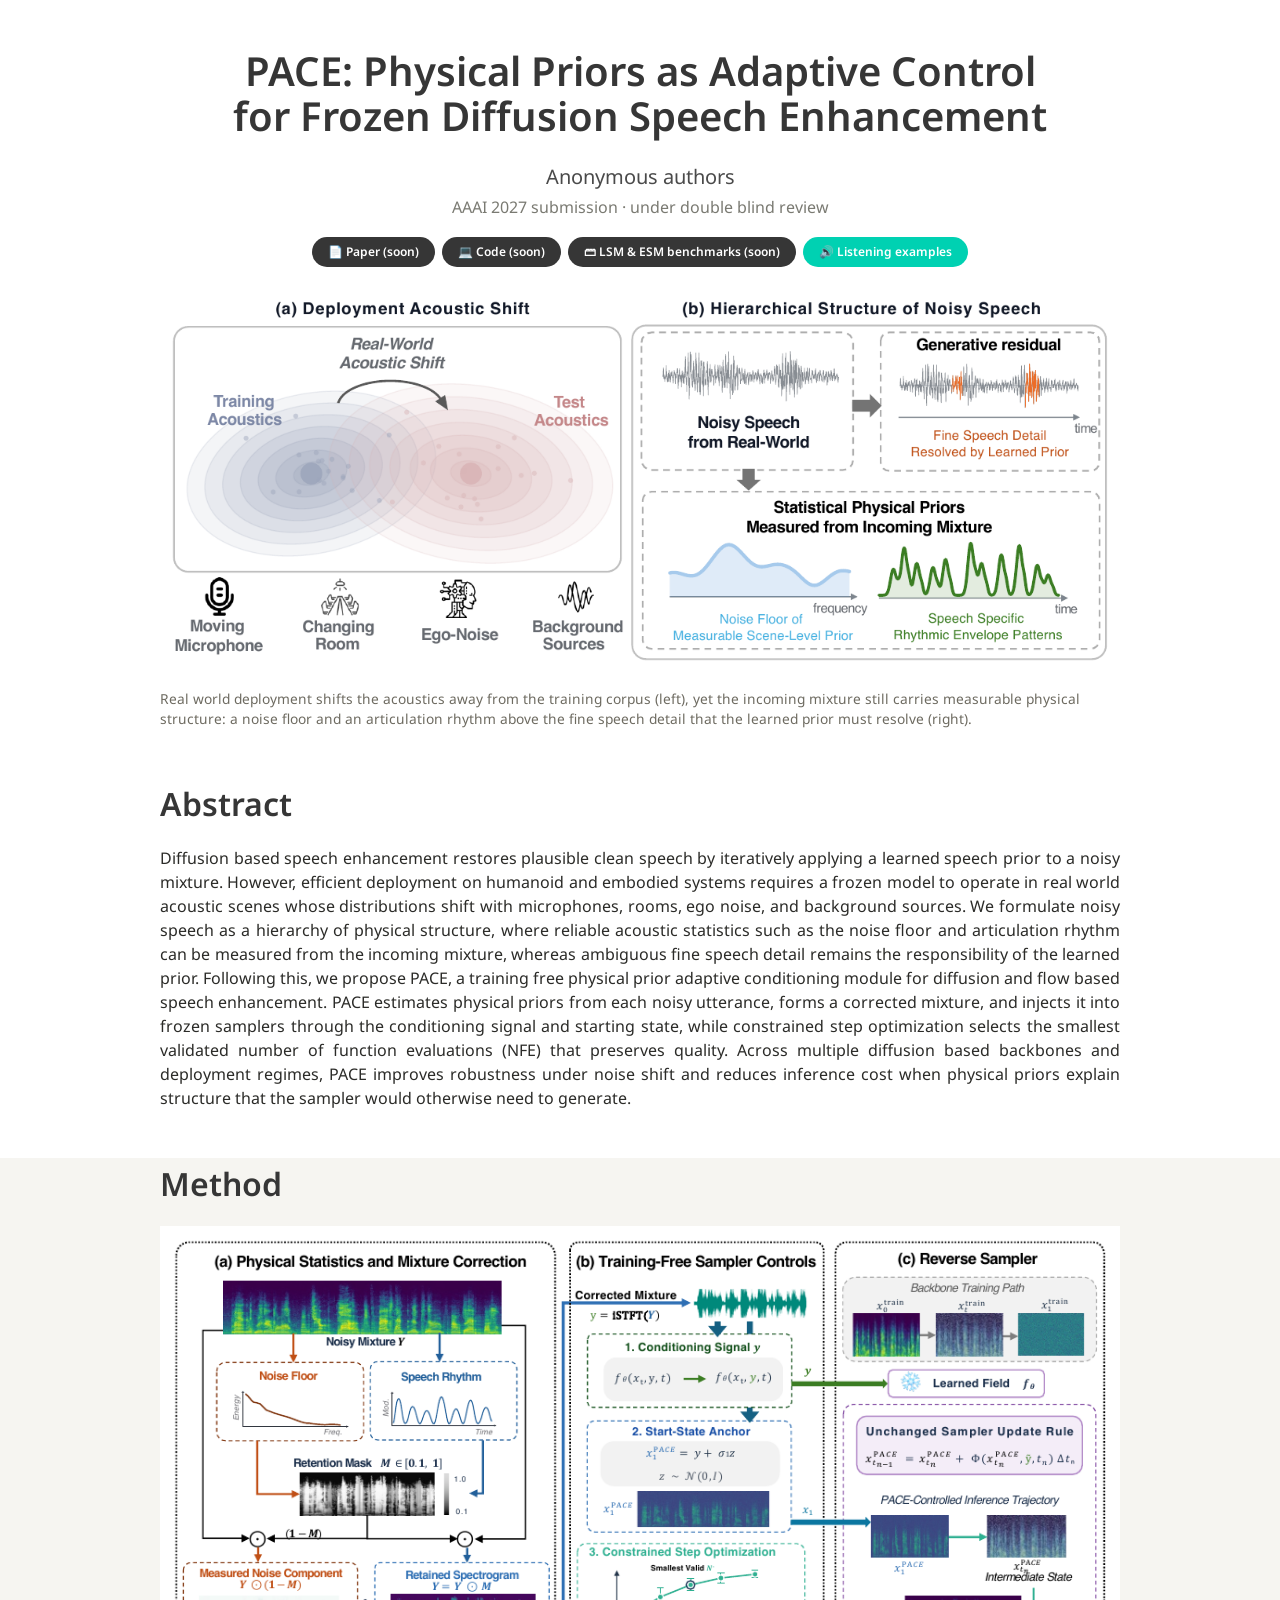
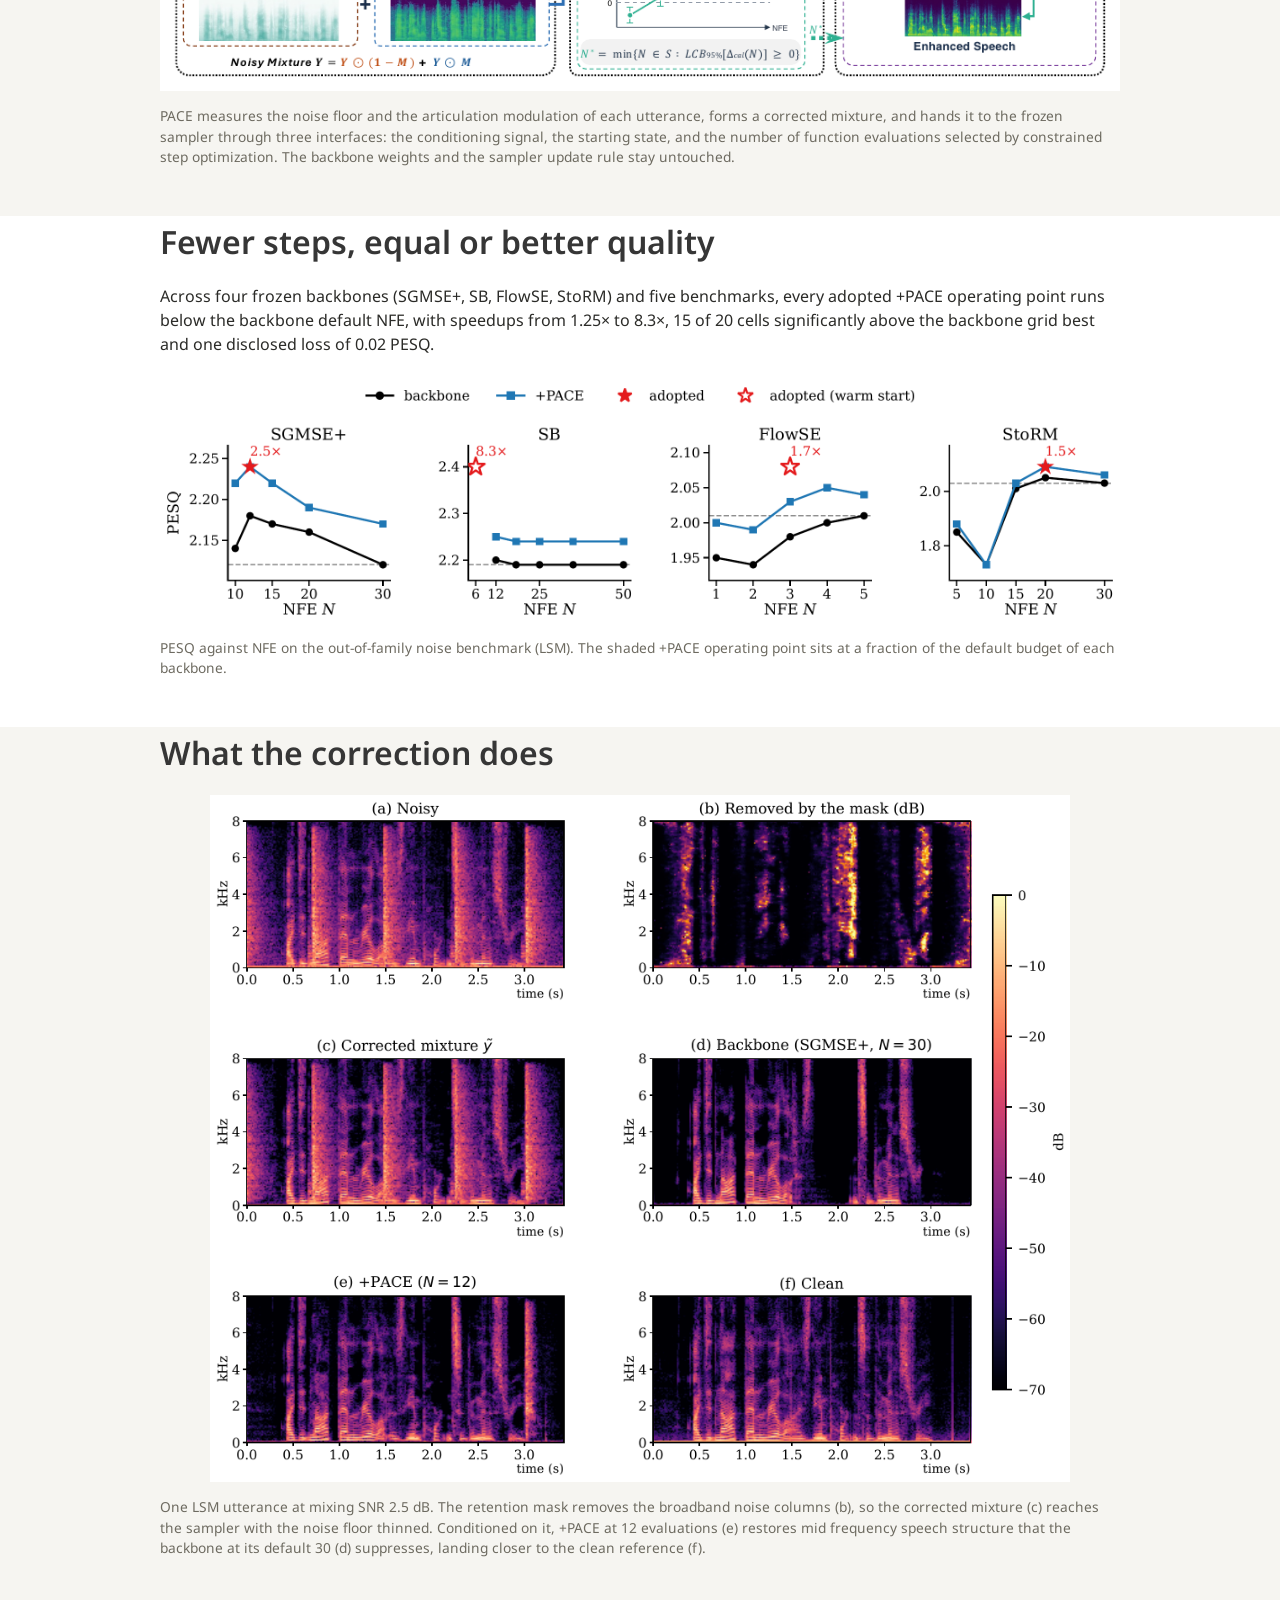
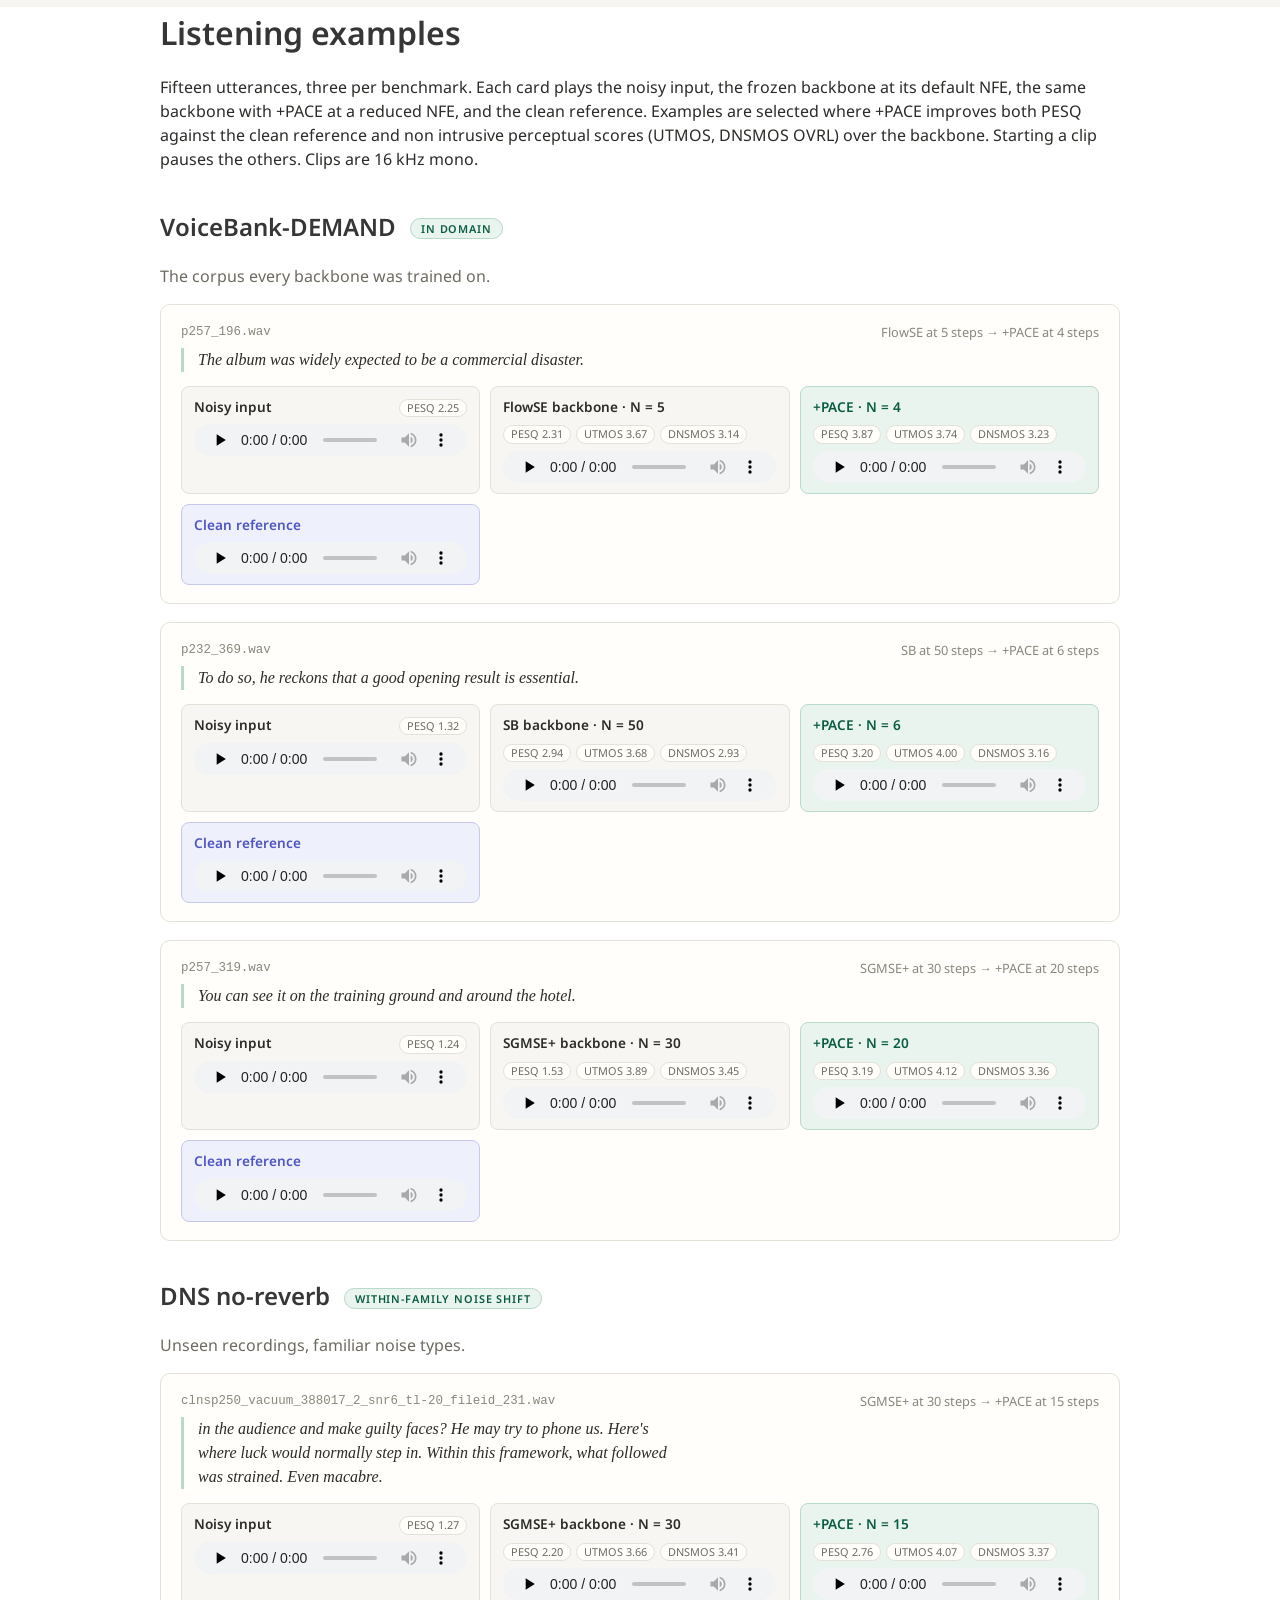
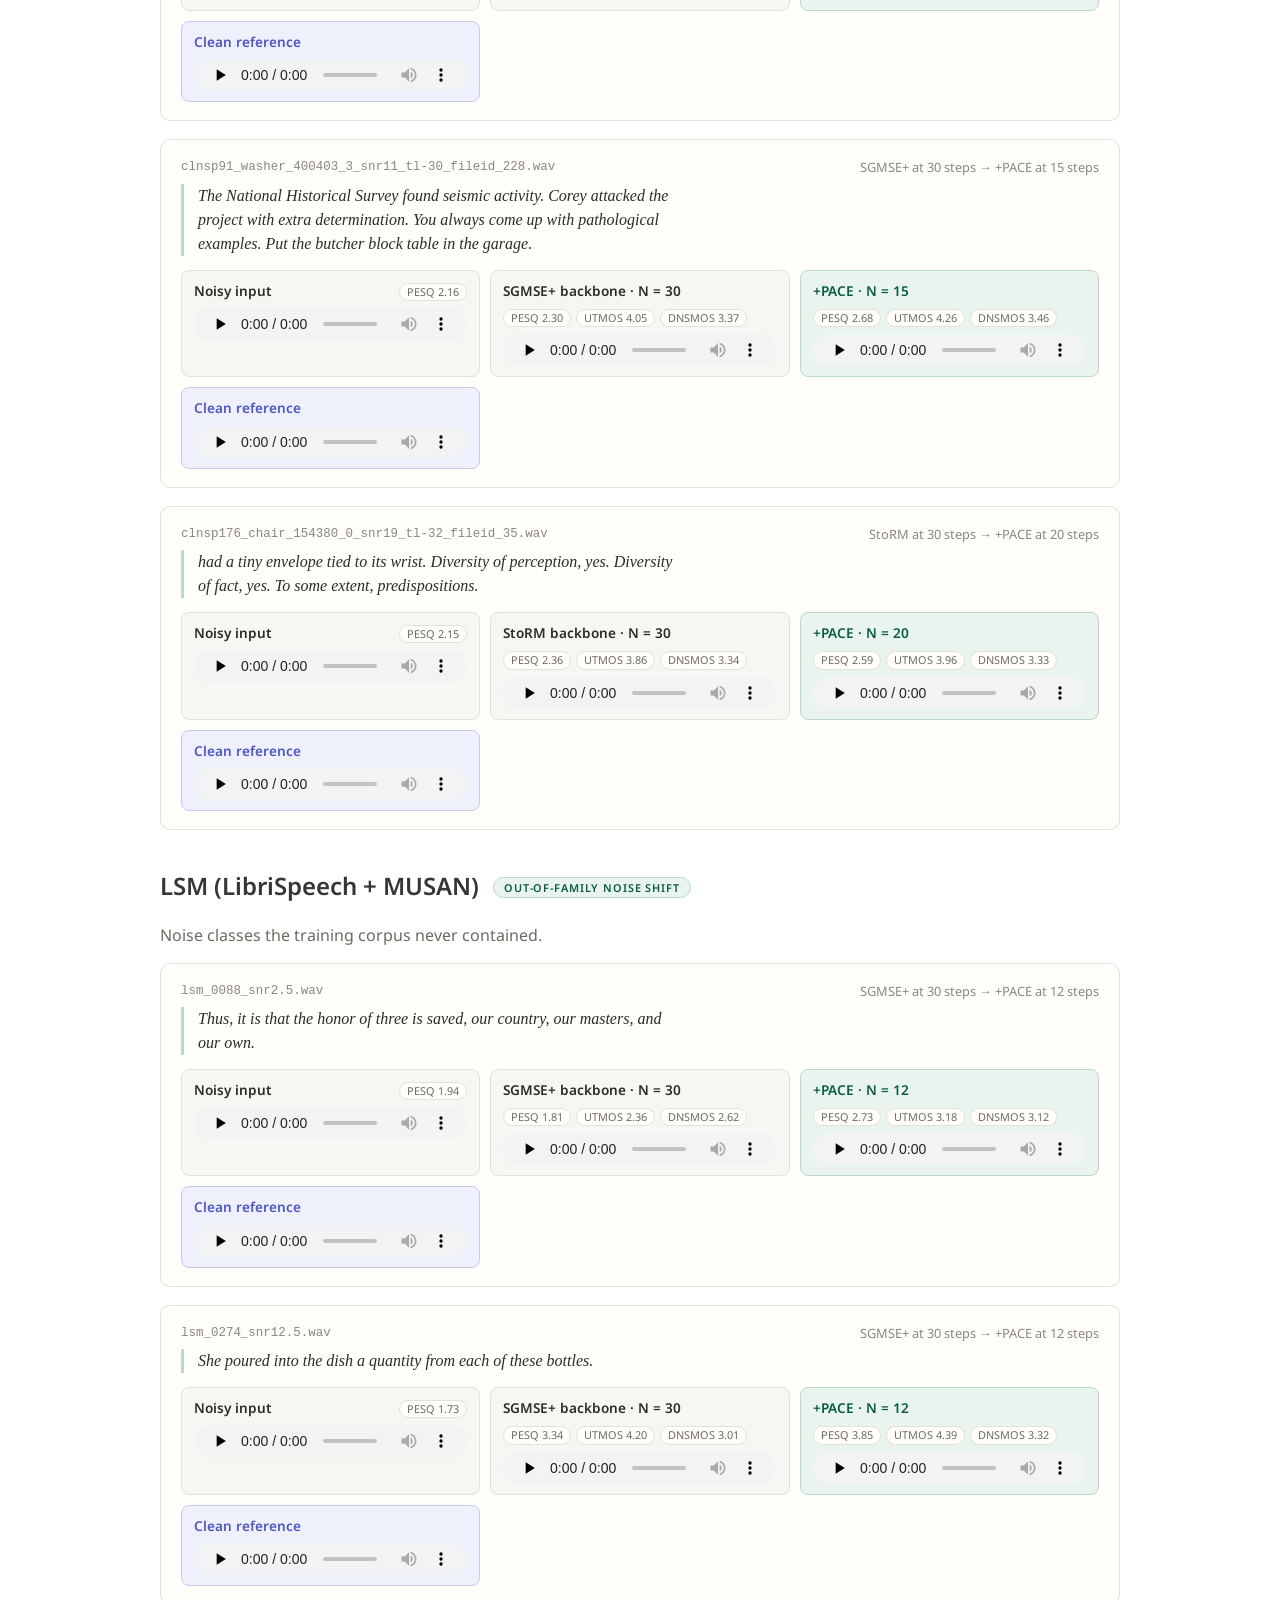
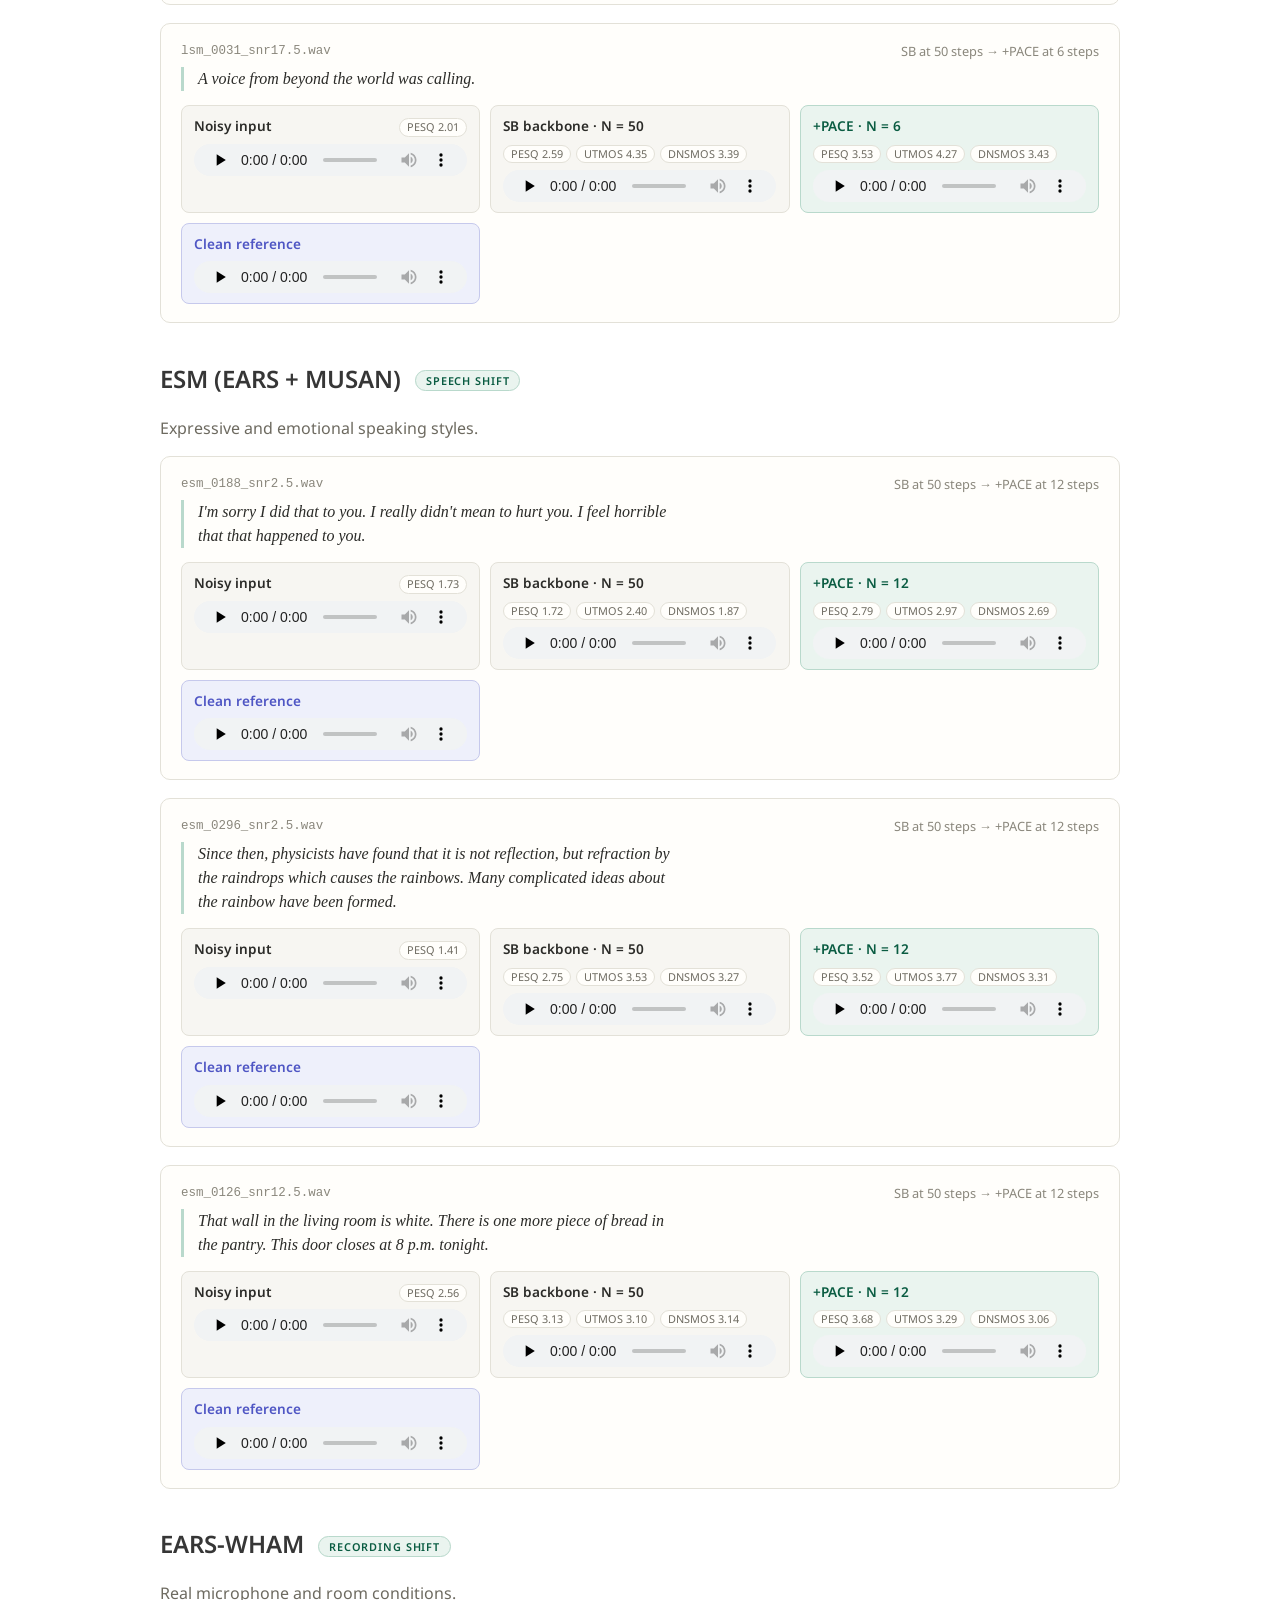
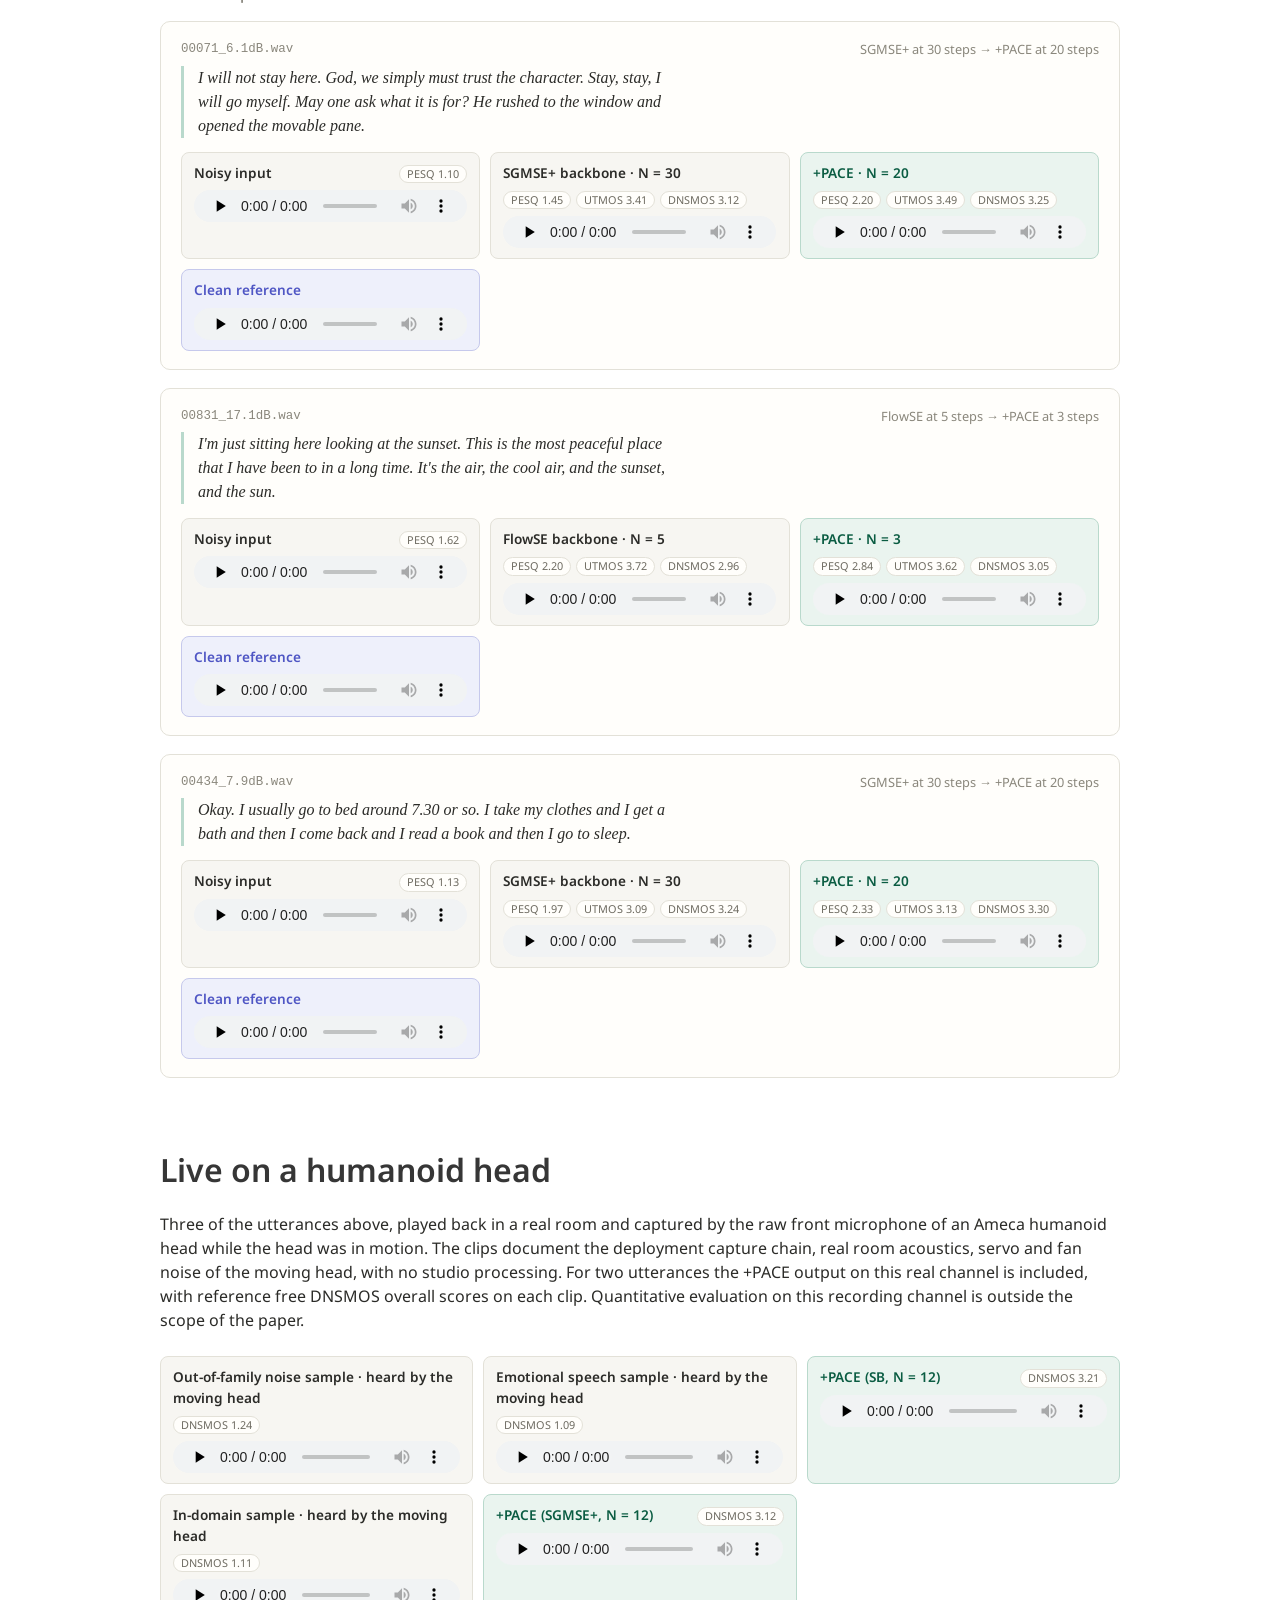
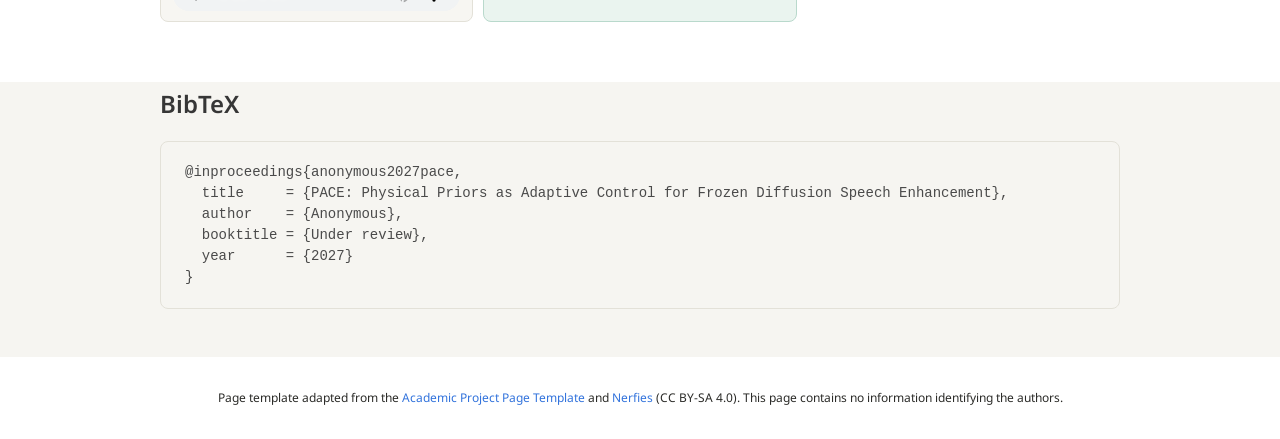
==== index.html @ 258f54c3 "Humanoid section: add two +PACE enhanced robot clips with DNSMOS chips" ====
<!DOCTYPE html>
<html lang="en">
<head>
<meta charset="utf-8">
<meta name="viewport" content="width=device-width, initial-scale=1">
<title>PACE: Physical Priors as Adaptive Control for Frozen Diffusion Speech Enhancement</title>
<link rel="stylesheet" href="static/css/bulma.min.css"><link rel="stylesheet" href="static/css/index.css">
<link href="https://fonts.googleapis.com/css2?family=Google+Sans:wght@400;500;700&family=Noto+Sans:wght@400;600;700&display=swap" rel="stylesheet">
</head>
<body>
<section class="hero">
  <div class="hero-body">
    <div class="container is-max-desktop">
      <div class="columns is-centered">
        <div class="column has-text-centered">
          <h1 class="title is-2 publication-title">PACE: Physical Priors as Adaptive Control for Frozen Diffusion Speech Enhancement</h1>
          <div class="is-size-5 publication-authors"><span class="author-block">Anonymous authors</span></div>
          <div class="is-size-6 publication-venue">AAAI 2027 submission &middot; under double blind review</div>
          <div class="publication-links">
            <span class="link-block"><a class="external-link button is-dark is-rounded is-small" href="#" aria-disabled="true">&#128196;&nbsp;Paper (soon)</a></span>
            <span class="link-block"><a class="external-link button is-dark is-rounded is-small" href="#" aria-disabled="true">&#128187;&nbsp;Code (soon)</a></span>
            <span class="link-block"><a class="external-link button is-dark is-rounded is-small" href="#" aria-disabled="true">&#128451;&nbsp;LSM &amp; ESM benchmarks (soon)</a></span>
            <span class="link-block"><a class="external-link button is-primary is-rounded is-small" href="#samples">&#128266;&nbsp;Listening examples</a></span>
          </div>
        </div>
      </div>
    </div>
  </div>
</section>

<section class="section pt-0">
  <div class="container is-max-desktop">
    <figure class="pagefig"><img src="static/images/teaser.png" alt="Deployment acoustic shift and the hierarchical structure of noisy speech">
    <figcaption>Real world deployment shifts the acoustics away from the training corpus (left), yet the incoming mixture still carries measurable physical structure: a noise floor and an articulation rhythm above the fine speech detail that the learned prior must resolve (right).</figcaption></figure>
  </div>
</section>

<section class="section pt-2">
  <div class="container is-max-desktop">
    <h2 class="title is-3">Abstract</h2>
    <div class="content abstract-text has-text-justified">Diffusion based speech enhancement restores plausible clean speech by iteratively applying a learned speech prior to a noisy mixture. However, efficient deployment on humanoid and embodied systems requires a frozen model to operate in real world acoustic scenes whose distributions shift with microphones, rooms, ego noise, and background sources. We formulate noisy speech as a hierarchy of physical structure, where reliable acoustic statistics such as the noise floor and articulation rhythm can be measured from the incoming mixture, whereas ambiguous fine speech detail remains the responsibility of the learned prior. Following this, we propose PACE, a training free physical prior adaptive conditioning module for diffusion and flow based speech enhancement. PACE estimates physical priors from each noisy utterance, forms a corrected mixture, and injects it into frozen samplers through the conditioning signal and starting state, while constrained step optimization selects the smallest validated number of function evaluations (NFE) that preserves quality. Across multiple diffusion based backbones and deployment regimes, PACE improves robustness under noise shift and reduces inference cost when physical priors explain structure that the sampler would otherwise need to generate.</div>
  </div>
</section>

<section class="section pt-2 altband">
  <div class="container is-max-desktop">
    <h2 class="title is-3">Method</h2>
    <figure class="pagefig"><img src="static/images/method.png" alt="PACE pipeline">
    <figcaption>PACE measures the noise floor and the articulation modulation of each utterance, forms a corrected mixture, and hands it to the frozen sampler through three interfaces: the conditioning signal, the starting state, and the number of function evaluations selected by constrained step optimization. The backbone weights and the sampler update rule stay untouched.</figcaption></figure>
  </div>
</section>

<section class="section pt-2">
  <div class="container is-max-desktop">
    <h2 class="title is-3">Fewer steps, equal or better quality</h2>
    <p class="content">Across four frozen backbones (SGMSE+, SB, FlowSE, StoRM) and five benchmarks, every adopted +PACE operating point runs below the backbone default NFE, with speedups from 1.25&times; to 8.3&times;, 15 of 20 cells significantly above the backbone grid best and one disclosed loss of 0.02 PESQ.</p>
    <figure class="pagefig"><img src="static/images/sweeps.png" alt="PESQ versus NFE on LSM for four backbones">
    <figcaption>PESQ against NFE on the out-of-family noise benchmark (LSM). The shaded +PACE operating point sits at a fraction of the default budget of each backbone.</figcaption></figure>
  </div>
</section>

<section class="section pt-2 altband">
  <div class="container is-max-desktop">
    <h2 class="title is-3">What the correction does</h2>
    <figure class="pagefig casefig"><img src="static/images/case.png" alt="Spectrogram case study">
    <figcaption>One LSM utterance at mixing SNR 2.5 dB. The retention mask removes the broadband noise columns (b), so the corrected mixture (c) reaches the sampler with the noise floor thinned. Conditioned on it, +PACE at 12 evaluations (e) restores mid frequency speech structure that the backbone at its default 30 (d) suppresses, landing closer to the clean reference (f).</figcaption></figure>
  </div>
</section>

<section class="section pt-2" id="samples">
  <div class="container is-max-desktop">
    <h2 class="title is-3">Listening examples</h2>
    <p class="content">Fifteen utterances, three per benchmark. Each card plays the noisy input, the frozen backbone at its default NFE, the same backbone with +PACE at a reduced NFE, and the clean reference. Examples are selected where +PACE improves both PESQ against the clean reference and non intrusive perceptual scores (UTMOS, DNSMOS OVRL) over the backbone. Starting a clip pauses the others. Clips are 16 kHz mono.</p>
    <div class="benchgroup"><h3 class="title is-4">VoiceBank-DEMAND <span class="benchtag">In domain</span></h3>
<p class="benchdesc">The corpus every backbone was trained on.</p><div class="samplecard"><div class="samplemeta"><span class="fname">p257_196.wav</span><span class="pairinfo">FlowSE at 5 steps &rarr; +PACE at 4 steps</span></div>
<blockquote class="transcript">The album was widely expected to be a commercial disaster.</blockquote>
<div class="vgrid"><div class="variant"><div class="vhead"><span class="vlabel">Noisy input</span><span class="chips"><span class='mchip'>PESQ 2.25</span></span></div>
<audio controls preload="none" src="audio/vbd1_noisy.wav"></audio></div><div class="variant"><div class="vhead"><span class="vlabel">FlowSE backbone &middot; N = 5</span><span class="chips"><span class='mchip'>PESQ 2.31</span><span class='mchip'>UTMOS 3.67</span><span class='mchip'>DNSMOS 3.14</span></span></div>
<audio controls preload="none" src="audio/vbd1_backbone.wav"></audio></div><div class="variant v-pace"><div class="vhead"><span class="vlabel">+PACE &middot; N = 4</span><span class="chips"><span class='mchip'>PESQ 3.87</span><span class='mchip'>UTMOS 3.74</span><span class='mchip'>DNSMOS 3.23</span></span></div>
<audio controls preload="none" src="audio/vbd1_pace.wav"></audio></div><div class="variant v-clean"><div class="vhead"><span class="vlabel">Clean reference</span><span class="chips"></span></div>
<audio controls preload="none" src="audio/vbd1_clean.wav"></audio></div></div></div><div class="samplecard"><div class="samplemeta"><span class="fname">p232_369.wav</span><span class="pairinfo">SB at 50 steps &rarr; +PACE at 6 steps</span></div>
<blockquote class="transcript">To do so, he reckons that a good opening result is essential.</blockquote>
<div class="vgrid"><div class="variant"><div class="vhead"><span class="vlabel">Noisy input</span><span class="chips"><span class='mchip'>PESQ 1.32</span></span></div>
<audio controls preload="none" src="audio/vbd2_noisy.wav"></audio></div><div class="variant"><div class="vhead"><span class="vlabel">SB backbone &middot; N = 50</span><span class="chips"><span class='mchip'>PESQ 2.94</span><span class='mchip'>UTMOS 3.68</span><span class='mchip'>DNSMOS 2.93</span></span></div>
<audio controls preload="none" src="audio/vbd2_backbone.wav"></audio></div><div class="variant v-pace"><div class="vhead"><span class="vlabel">+PACE &middot; N = 6</span><span class="chips"><span class='mchip'>PESQ 3.20</span><span class='mchip'>UTMOS 4.00</span><span class='mchip'>DNSMOS 3.16</span></span></div>
<audio controls preload="none" src="audio/vbd2_pace.wav"></audio></div><div class="variant v-clean"><div class="vhead"><span class="vlabel">Clean reference</span><span class="chips"></span></div>
<audio controls preload="none" src="audio/vbd2_clean.wav"></audio></div></div></div><div class="samplecard"><div class="samplemeta"><span class="fname">p257_319.wav</span><span class="pairinfo">SGMSE+ at 30 steps &rarr; +PACE at 20 steps</span></div>
<blockquote class="transcript">You can see it on the training ground and around the hotel.</blockquote>
<div class="vgrid"><div class="variant"><div class="vhead"><span class="vlabel">Noisy input</span><span class="chips"><span class='mchip'>PESQ 1.24</span></span></div>
<audio controls preload="none" src="audio/vbd3_noisy.wav"></audio></div><div class="variant"><div class="vhead"><span class="vlabel">SGMSE+ backbone &middot; N = 30</span><span class="chips"><span class='mchip'>PESQ 1.53</span><span class='mchip'>UTMOS 3.89</span><span class='mchip'>DNSMOS 3.45</span></span></div>
<audio controls preload="none" src="audio/vbd3_backbone.wav"></audio></div><div class="variant v-pace"><div class="vhead"><span class="vlabel">+PACE &middot; N = 20</span><span class="chips"><span class='mchip'>PESQ 3.19</span><span class='mchip'>UTMOS 4.12</span><span class='mchip'>DNSMOS 3.36</span></span></div>
<audio controls preload="none" src="audio/vbd3_pace.wav"></audio></div><div class="variant v-clean"><div class="vhead"><span class="vlabel">Clean reference</span><span class="chips"></span></div>
<audio controls preload="none" src="audio/vbd3_clean.wav"></audio></div></div></div></div><div class="benchgroup"><h3 class="title is-4">DNS no-reverb <span class="benchtag">Within-family noise shift</span></h3>
<p class="benchdesc">Unseen recordings, familiar noise types.</p><div class="samplecard"><div class="samplemeta"><span class="fname">clnsp250_vacuum_388017_2_snr6_tl-20_fileid_231.wav</span><span class="pairinfo">SGMSE+ at 30 steps &rarr; +PACE at 15 steps</span></div>
<blockquote class="transcript">in the audience and make guilty faces? He may try to phone us. Here&#x27;s where luck would  normally step in. Within this framework, what followed was strained. Even macabre.</blockquote>
<div class="vgrid"><div class="variant"><div class="vhead"><span class="vlabel">Noisy input</span><span class="chips"><span class='mchip'>PESQ 1.27</span></span></div>
<audio controls preload="none" src="audio/dns1_noisy.wav"></audio></div><div class="variant"><div class="vhead"><span class="vlabel">SGMSE+ backbone &middot; N = 30</span><span class="chips"><span class='mchip'>PESQ 2.20</span><span class='mchip'>UTMOS 3.66</span><span class='mchip'>DNSMOS 3.41</span></span></div>
<audio controls preload="none" src="audio/dns1_backbone.wav"></audio></div><div class="variant v-pace"><div class="vhead"><span class="vlabel">+PACE &middot; N = 15</span><span class="chips"><span class='mchip'>PESQ 2.76</span><span class='mchip'>UTMOS 4.07</span><span class='mchip'>DNSMOS 3.37</span></span></div>
<audio controls preload="none" src="audio/dns1_pace.wav"></audio></div><div class="variant v-clean"><div class="vhead"><span class="vlabel">Clean reference</span><span class="chips"></span></div>
<audio controls preload="none" src="audio/dns1_clean.wav"></audio></div></div></div><div class="samplecard"><div class="samplemeta"><span class="fname">clnsp91_washer_400403_3_snr11_tl-30_fileid_228.wav</span><span class="pairinfo">SGMSE+ at 30 steps &rarr; +PACE at 15 steps</span></div>
<blockquote class="transcript">The National Historical Survey found seismic activity.  Corey attacked the project with extra determination.  You always come up with pathological examples.  Put the butcher block table in the garage.</blockquote>
<div class="vgrid"><div class="variant"><div class="vhead"><span class="vlabel">Noisy input</span><span class="chips"><span class='mchip'>PESQ 2.16</span></span></div>
<audio controls preload="none" src="audio/dns2_noisy.wav"></audio></div><div class="variant"><div class="vhead"><span class="vlabel">SGMSE+ backbone &middot; N = 30</span><span class="chips"><span class='mchip'>PESQ 2.30</span><span class='mchip'>UTMOS 4.05</span><span class='mchip'>DNSMOS 3.37</span></span></div>
<audio controls preload="none" src="audio/dns2_backbone.wav"></audio></div><div class="variant v-pace"><div class="vhead"><span class="vlabel">+PACE &middot; N = 15</span><span class="chips"><span class='mchip'>PESQ 2.68</span><span class='mchip'>UTMOS 4.26</span><span class='mchip'>DNSMOS 3.46</span></span></div>
<audio controls preload="none" src="audio/dns2_pace.wav"></audio></div><div class="variant v-clean"><div class="vhead"><span class="vlabel">Clean reference</span><span class="chips"></span></div>
<audio controls preload="none" src="audio/dns2_clean.wav"></audio></div></div></div><div class="samplecard"><div class="samplemeta"><span class="fname">clnsp176_chair_154380_0_snr19_tl-32_fileid_35.wav</span><span class="pairinfo">StoRM at 30 steps &rarr; +PACE at 20 steps</span></div>
<blockquote class="transcript">had a tiny envelope tied to its wrist.  Diversity of perception, yes.  Diversity of fact, yes.  To some extent, predispositions.</blockquote>
<div class="vgrid"><div class="variant"><div class="vhead"><span class="vlabel">Noisy input</span><span class="chips"><span class='mchip'>PESQ 2.15</span></span></div>
<audio controls preload="none" src="audio/dns3_noisy.wav"></audio></div><div class="variant"><div class="vhead"><span class="vlabel">StoRM backbone &middot; N = 30</span><span class="chips"><span class='mchip'>PESQ 2.36</span><span class='mchip'>UTMOS 3.86</span><span class='mchip'>DNSMOS 3.34</span></span></div>
<audio controls preload="none" src="audio/dns3_backbone.wav"></audio></div><div class="variant v-pace"><div class="vhead"><span class="vlabel">+PACE &middot; N = 20</span><span class="chips"><span class='mchip'>PESQ 2.59</span><span class='mchip'>UTMOS 3.96</span><span class='mchip'>DNSMOS 3.33</span></span></div>
<audio controls preload="none" src="audio/dns3_pace.wav"></audio></div><div class="variant v-clean"><div class="vhead"><span class="vlabel">Clean reference</span><span class="chips"></span></div>
<audio controls preload="none" src="audio/dns3_clean.wav"></audio></div></div></div></div><div class="benchgroup"><h3 class="title is-4">LSM (LibriSpeech + MUSAN) <span class="benchtag">Out-of-family noise shift</span></h3>
<p class="benchdesc">Noise classes the training corpus never contained.</p><div class="samplecard"><div class="samplemeta"><span class="fname">lsm_0088_snr2.5.wav</span><span class="pairinfo">SGMSE+ at 30 steps &rarr; +PACE at 12 steps</span></div>
<blockquote class="transcript">Thus, it is that the honor of three is saved, our country, our masters, and our own.</blockquote>
<div class="vgrid"><div class="variant"><div class="vhead"><span class="vlabel">Noisy input</span><span class="chips"><span class='mchip'>PESQ 1.94</span></span></div>
<audio controls preload="none" src="audio/lsm1_noisy.wav"></audio></div><div class="variant"><div class="vhead"><span class="vlabel">SGMSE+ backbone &middot; N = 30</span><span class="chips"><span class='mchip'>PESQ 1.81</span><span class='mchip'>UTMOS 2.36</span><span class='mchip'>DNSMOS 2.62</span></span></div>
<audio controls preload="none" src="audio/lsm1_backbone.wav"></audio></div><div class="variant v-pace"><div class="vhead"><span class="vlabel">+PACE &middot; N = 12</span><span class="chips"><span class='mchip'>PESQ 2.73</span><span class='mchip'>UTMOS 3.18</span><span class='mchip'>DNSMOS 3.12</span></span></div>
<audio controls preload="none" src="audio/lsm1_pace.wav"></audio></div><div class="variant v-clean"><div class="vhead"><span class="vlabel">Clean reference</span><span class="chips"></span></div>
<audio controls preload="none" src="audio/lsm1_clean.wav"></audio></div></div></div><div class="samplecard"><div class="samplemeta"><span class="fname">lsm_0274_snr12.5.wav</span><span class="pairinfo">SGMSE+ at 30 steps &rarr; +PACE at 12 steps</span></div>
<blockquote class="transcript">She poured into the dish a quantity from each of these bottles.</blockquote>
<div class="vgrid"><div class="variant"><div class="vhead"><span class="vlabel">Noisy input</span><span class="chips"><span class='mchip'>PESQ 1.73</span></span></div>
<audio controls preload="none" src="audio/lsm2_noisy.wav"></audio></div><div class="variant"><div class="vhead"><span class="vlabel">SGMSE+ backbone &middot; N = 30</span><span class="chips"><span class='mchip'>PESQ 3.34</span><span class='mchip'>UTMOS 4.20</span><span class='mchip'>DNSMOS 3.01</span></span></div>
<audio controls preload="none" src="audio/lsm2_backbone.wav"></audio></div><div class="variant v-pace"><div class="vhead"><span class="vlabel">+PACE &middot; N = 12</span><span class="chips"><span class='mchip'>PESQ 3.85</span><span class='mchip'>UTMOS 4.39</span><span class='mchip'>DNSMOS 3.32</span></span></div>
<audio controls preload="none" src="audio/lsm2_pace.wav"></audio></div><div class="variant v-clean"><div class="vhead"><span class="vlabel">Clean reference</span><span class="chips"></span></div>
<audio controls preload="none" src="audio/lsm2_clean.wav"></audio></div></div></div><div class="samplecard"><div class="samplemeta"><span class="fname">lsm_0031_snr17.5.wav</span><span class="pairinfo">SB at 50 steps &rarr; +PACE at 6 steps</span></div>
<blockquote class="transcript">A voice from beyond the world was calling.</blockquote>
<div class="vgrid"><div class="variant"><div class="vhead"><span class="vlabel">Noisy input</span><span class="chips"><span class='mchip'>PESQ 2.01</span></span></div>
<audio controls preload="none" src="audio/lsm3_noisy.wav"></audio></div><div class="variant"><div class="vhead"><span class="vlabel">SB backbone &middot; N = 50</span><span class="chips"><span class='mchip'>PESQ 2.59</span><span class='mchip'>UTMOS 4.35</span><span class='mchip'>DNSMOS 3.39</span></span></div>
<audio controls preload="none" src="audio/lsm3_backbone.wav"></audio></div><div class="variant v-pace"><div class="vhead"><span class="vlabel">+PACE &middot; N = 6</span><span class="chips"><span class='mchip'>PESQ 3.53</span><span class='mchip'>UTMOS 4.27</span><span class='mchip'>DNSMOS 3.43</span></span></div>
<audio controls preload="none" src="audio/lsm3_pace.wav"></audio></div><div class="variant v-clean"><div class="vhead"><span class="vlabel">Clean reference</span><span class="chips"></span></div>
<audio controls preload="none" src="audio/lsm3_clean.wav"></audio></div></div></div></div><div class="benchgroup"><h3 class="title is-4">ESM (EARS + MUSAN) <span class="benchtag">Speech shift</span></h3>
<p class="benchdesc">Expressive and emotional speaking styles.</p><div class="samplecard"><div class="samplemeta"><span class="fname">esm_0188_snr2.5.wav</span><span class="pairinfo">SB at 50 steps &rarr; +PACE at 12 steps</span></div>
<blockquote class="transcript">I&#x27;m sorry I did that to you. I really didn&#x27;t mean to hurt you. I feel horrible that that happened to you.</blockquote>
<div class="vgrid"><div class="variant"><div class="vhead"><span class="vlabel">Noisy input</span><span class="chips"><span class='mchip'>PESQ 1.73</span></span></div>
<audio controls preload="none" src="audio/esm1_noisy.wav"></audio></div><div class="variant"><div class="vhead"><span class="vlabel">SB backbone &middot; N = 50</span><span class="chips"><span class='mchip'>PESQ 1.72</span><span class='mchip'>UTMOS 2.40</span><span class='mchip'>DNSMOS 1.87</span></span></div>
<audio controls preload="none" src="audio/esm1_backbone.wav"></audio></div><div class="variant v-pace"><div class="vhead"><span class="vlabel">+PACE &middot; N = 12</span><span class="chips"><span class='mchip'>PESQ 2.79</span><span class='mchip'>UTMOS 2.97</span><span class='mchip'>DNSMOS 2.69</span></span></div>
<audio controls preload="none" src="audio/esm1_pace.wav"></audio></div><div class="variant v-clean"><div class="vhead"><span class="vlabel">Clean reference</span><span class="chips"></span></div>
<audio controls preload="none" src="audio/esm1_clean.wav"></audio></div></div></div><div class="samplecard"><div class="samplemeta"><span class="fname">esm_0296_snr2.5.wav</span><span class="pairinfo">SB at 50 steps &rarr; +PACE at 12 steps</span></div>
<blockquote class="transcript">Since then, physicists have found that it is not reflection, but refraction by the raindrops which causes the rainbows. Many complicated ideas about the rainbow have been formed.</blockquote>
<div class="vgrid"><div class="variant"><div class="vhead"><span class="vlabel">Noisy input</span><span class="chips"><span class='mchip'>PESQ 1.41</span></span></div>
<audio controls preload="none" src="audio/esm2_noisy.wav"></audio></div><div class="variant"><div class="vhead"><span class="vlabel">SB backbone &middot; N = 50</span><span class="chips"><span class='mchip'>PESQ 2.75</span><span class='mchip'>UTMOS 3.53</span><span class='mchip'>DNSMOS 3.27</span></span></div>
<audio controls preload="none" src="audio/esm2_backbone.wav"></audio></div><div class="variant v-pace"><div class="vhead"><span class="vlabel">+PACE &middot; N = 12</span><span class="chips"><span class='mchip'>PESQ 3.52</span><span class='mchip'>UTMOS 3.77</span><span class='mchip'>DNSMOS 3.31</span></span></div>
<audio controls preload="none" src="audio/esm2_pace.wav"></audio></div><div class="variant v-clean"><div class="vhead"><span class="vlabel">Clean reference</span><span class="chips"></span></div>
<audio controls preload="none" src="audio/esm2_clean.wav"></audio></div></div></div><div class="samplecard"><div class="samplemeta"><span class="fname">esm_0126_snr12.5.wav</span><span class="pairinfo">SB at 50 steps &rarr; +PACE at 12 steps</span></div>
<blockquote class="transcript">That wall in the living room is white. There is one more piece of bread in the pantry. This door closes at 8 p.m. tonight.</blockquote>
<div class="vgrid"><div class="variant"><div class="vhead"><span class="vlabel">Noisy input</span><span class="chips"><span class='mchip'>PESQ 2.56</span></span></div>
<audio controls preload="none" src="audio/esm3_noisy.wav"></audio></div><div class="variant"><div class="vhead"><span class="vlabel">SB backbone &middot; N = 50</span><span class="chips"><span class='mchip'>PESQ 3.13</span><span class='mchip'>UTMOS 3.10</span><span class='mchip'>DNSMOS 3.14</span></span></div>
<audio controls preload="none" src="audio/esm3_backbone.wav"></audio></div><div class="variant v-pace"><div class="vhead"><span class="vlabel">+PACE &middot; N = 12</span><span class="chips"><span class='mchip'>PESQ 3.68</span><span class='mchip'>UTMOS 3.29</span><span class='mchip'>DNSMOS 3.06</span></span></div>
<audio controls preload="none" src="audio/esm3_pace.wav"></audio></div><div class="variant v-clean"><div class="vhead"><span class="vlabel">Clean reference</span><span class="chips"></span></div>
<audio controls preload="none" src="audio/esm3_clean.wav"></audio></div></div></div></div><div class="benchgroup"><h3 class="title is-4">EARS-WHAM <span class="benchtag">Recording shift</span></h3>
<p class="benchdesc">Real microphone and room conditions.</p><div class="samplecard"><div class="samplemeta"><span class="fname">00071_6.1dB.wav</span><span class="pairinfo">SGMSE+ at 30 steps &rarr; +PACE at 20 steps</span></div>
<blockquote class="transcript">I will not stay here. God, we simply must trust the character. Stay, stay, I will go myself. May one ask what it is for? He rushed to the window and opened the movable pane.</blockquote>
<div class="vgrid"><div class="variant"><div class="vhead"><span class="vlabel">Noisy input</span><span class="chips"><span class='mchip'>PESQ 1.10</span></span></div>
<audio controls preload="none" src="audio/ews1_noisy.wav"></audio></div><div class="variant"><div class="vhead"><span class="vlabel">SGMSE+ backbone &middot; N = 30</span><span class="chips"><span class='mchip'>PESQ 1.45</span><span class='mchip'>UTMOS 3.41</span><span class='mchip'>DNSMOS 3.12</span></span></div>
<audio controls preload="none" src="audio/ews1_backbone.wav"></audio></div><div class="variant v-pace"><div class="vhead"><span class="vlabel">+PACE &middot; N = 20</span><span class="chips"><span class='mchip'>PESQ 2.20</span><span class='mchip'>UTMOS 3.49</span><span class='mchip'>DNSMOS 3.25</span></span></div>
<audio controls preload="none" src="audio/ews1_pace.wav"></audio></div><div class="variant v-clean"><div class="vhead"><span class="vlabel">Clean reference</span><span class="chips"></span></div>
<audio controls preload="none" src="audio/ews1_clean.wav"></audio></div></div></div><div class="samplecard"><div class="samplemeta"><span class="fname">00831_17.1dB.wav</span><span class="pairinfo">FlowSE at 5 steps &rarr; +PACE at 3 steps</span></div>
<blockquote class="transcript">I&#x27;m just sitting here looking at the sunset. This is the most peaceful place that I have been to in a long time. It&#x27;s the air, the cool air, and the sunset, and the sun.</blockquote>
<div class="vgrid"><div class="variant"><div class="vhead"><span class="vlabel">Noisy input</span><span class="chips"><span class='mchip'>PESQ 1.62</span></span></div>
<audio controls preload="none" src="audio/ews2_noisy.wav"></audio></div><div class="variant"><div class="vhead"><span class="vlabel">FlowSE backbone &middot; N = 5</span><span class="chips"><span class='mchip'>PESQ 2.20</span><span class='mchip'>UTMOS 3.72</span><span class='mchip'>DNSMOS 2.96</span></span></div>
<audio controls preload="none" src="audio/ews2_backbone.wav"></audio></div><div class="variant v-pace"><div class="vhead"><span class="vlabel">+PACE &middot; N = 3</span><span class="chips"><span class='mchip'>PESQ 2.84</span><span class='mchip'>UTMOS 3.62</span><span class='mchip'>DNSMOS 3.05</span></span></div>
<audio controls preload="none" src="audio/ews2_pace.wav"></audio></div><div class="variant v-clean"><div class="vhead"><span class="vlabel">Clean reference</span><span class="chips"></span></div>
<audio controls preload="none" src="audio/ews2_clean.wav"></audio></div></div></div><div class="samplecard"><div class="samplemeta"><span class="fname">00434_7.9dB.wav</span><span class="pairinfo">SGMSE+ at 30 steps &rarr; +PACE at 20 steps</span></div>
<blockquote class="transcript">Okay. I usually go to bed around 7.30 or so. I take my clothes and I get a bath and then I come back and I read a book and then I go to sleep.</blockquote>
<div class="vgrid"><div class="variant"><div class="vhead"><span class="vlabel">Noisy input</span><span class="chips"><span class='mchip'>PESQ 1.13</span></span></div>
<audio controls preload="none" src="audio/ews3_noisy.wav"></audio></div><div class="variant"><div class="vhead"><span class="vlabel">SGMSE+ backbone &middot; N = 30</span><span class="chips"><span class='mchip'>PESQ 1.97</span><span class='mchip'>UTMOS 3.09</span><span class='mchip'>DNSMOS 3.24</span></span></div>
<audio controls preload="none" src="audio/ews3_backbone.wav"></audio></div><div class="variant v-pace"><div class="vhead"><span class="vlabel">+PACE &middot; N = 20</span><span class="chips"><span class='mchip'>PESQ 2.33</span><span class='mchip'>UTMOS 3.13</span><span class='mchip'>DNSMOS 3.30</span></span></div>
<audio controls preload="none" src="audio/ews3_pace.wav"></audio></div><div class="variant v-clean"><div class="vhead"><span class="vlabel">Clean reference</span><span class="chips"></span></div>
<audio controls preload="none" src="audio/ews3_clean.wav"></audio></div></div></div></div>
  </div>
</section>

<section class="section pt-2" id="humanoid">
  <div class="container is-max-desktop">
    <h2 class="title is-3">Live on a humanoid head</h2>
    <p class="content">Three of the utterances above, played back in a real room and captured by the raw front microphone of an Ameca humanoid head while the head was in motion. The clips document the deployment capture chain, real room acoustics, servo and fan noise of the moving head, with no studio processing. For two utterances the +PACE output on this real channel is included, with reference free DNSMOS overall scores on each clip. Quantitative evaluation on this recording channel is outside the scope of the paper.</p>
    <div class="vgrid"><div class="variant"><div class="vhead"><span class="vlabel">Out-of-family noise sample &middot; heard by the moving head</span><span class="chips"><span class='mchip'>DNSMOS 1.24</span></span></div>
<audio controls preload="none" src="audio/ameca_lsm1_heard.wav"></audio></div><div class="variant"><div class="vhead"><span class="vlabel">Emotional speech sample &middot; heard by the moving head</span><span class="chips"><span class='mchip'>DNSMOS 1.09</span></span></div>
<audio controls preload="none" src="audio/ameca_esm1_heard.wav"></audio></div><div class="variant v-pace"><div class="vhead"><span class="vlabel">+PACE (SB, N = 12)</span><span class="chips"><span class='mchip'>DNSMOS 3.21</span></span></div>
<audio controls preload="none" src="audio/ameca_esm1_pace.wav"></audio></div><div class="variant"><div class="vhead"><span class="vlabel">In-domain sample &middot; heard by the moving head</span><span class="chips"><span class='mchip'>DNSMOS 1.11</span></span></div>
<audio controls preload="none" src="audio/ameca_vbd3_heard.wav"></audio></div><div class="variant v-pace"><div class="vhead"><span class="vlabel">+PACE (SGMSE+, N = 12)</span><span class="chips"><span class='mchip'>DNSMOS 3.12</span></span></div>
<audio controls preload="none" src="audio/ameca_vbd3_pace.wav"></audio></div></div>
    <p class="content" style="margin-top:12px"></p>
  </div>
</section>

<section class="section pt-2 altband">
  <div class="container is-max-desktop">
    <h2 class="title is-4">BibTeX</h2>
    <pre class="bibtex"><code>@inproceedings{anonymous2027pace,
  title     = {PACE: Physical Priors as Adaptive Control for Frozen Diffusion Speech Enhancement},
  author    = {Anonymous},
  booktitle = {Under review},
  year      = {2027}
}</code></pre>
  </div>
</section>

<footer class="footer">
  <div class="container is-max-desktop">
    <p class="has-text-centered is-size-7">Page template adapted from the <a href="https://github.com/eliahuhorwitz/Academic-project-page-template">Academic Project Page Template</a> and <a href="https://nerfies.github.io/">Nerfies</a> (CC BY-SA 4.0). This page contains no information identifying the authors.</p>
  </div>
</footer>
<script>
document.addEventListener('play',function(e){
 if(e.target.tagName!=='AUDIO')return;
 var all=document.querySelectorAll('audio');
 for(var i=0;i<all.length;i++){if(all[i]!==e.target)all[i].pause();}
},true);
</script></body>
</html>
---- static/css/index.css ----
body{font-family:'Noto Sans',-apple-system,'Segoe UI',Roboto,Helvetica,Arial,sans-serif;color:#2b2b28}
.publication-title{font-family:'Google Sans','Noto Sans',-apple-system,sans-serif;text-wrap:balance}
.publication-authors{margin-top:.4rem;color:#4a4a4a}
.publication-venue{color:#7a7a72;margin-top:.2rem}
.publication-links{margin-top:1.1rem;display:flex;gap:.45rem;justify-content:center;flex-wrap:wrap}
.link-block .button{font-weight:600}
.hero .hero-body{padding-bottom:1.4rem}
.section.pt-0{padding-top:0}.section.pt-2{padding-top:1.4rem}
.altband{background:#f6f5f1}
.pagefig{margin:0 auto;text-align:center}
.pagefig img{max-width:100%;height:auto}
.casefig img{max-width:860px;width:100%}
.pagefig figcaption{font-size:.86rem;color:#6d6a60;max-width:60rem;margin:.6rem auto 0;text-align:left}
.abstract-text{max-width:60rem;margin:0 auto}
.benchgroup{margin-top:2.6rem}
.benchtag{font-size:.68rem;letter-spacing:.08em;text-transform:uppercase;color:#0a5c42;background:#eaf4ef;border:1px solid #b9d9cc;border-radius:999px;padding:2px 10px;vertical-align:middle;margin-left:.5rem;font-weight:600}
.benchdesc{color:#6d6a60;margin:.2rem 0 1rem}
.samplecard{background:#fffefb;border:1px solid #e3e1d8;border-radius:10px;padding:18px 20px;margin-bottom:18px}
.samplemeta{display:flex;justify-content:space-between;gap:10px;flex-wrap:wrap;margin-bottom:6px}
.fname{font-family:ui-monospace,SFMono-Regular,Menlo,Consolas,monospace;font-size:.78rem;color:#8a877c}
.pairinfo{font-size:.8rem;color:#8a877c}
.transcript{margin:0 0 14px;padding:0 0 0 14px;border-left:3px solid #b9d9cc;font-family:Charter,Georgia,serif;font-style:italic;font-size:1rem;max-width:62ch;background:none}
.vgrid{display:grid;grid-template-columns:repeat(auto-fit,minmax(280px,1fr));gap:10px}
.variant{border:1px solid #e3e1d8;border-radius:8px;padding:10px 12px;background:#f7f6f2}
.variant.v-pace{border-color:#b9d9cc;background:#eaf4ef}
.variant.v-clean{border-color:#c6c9ec;background:#eef0fb}
.vhead{display:flex;justify-content:space-between;align-items:baseline;gap:8px;flex-wrap:wrap;margin-bottom:7px}
.vlabel{font-weight:600;font-size:.85rem;color:#2b2b28}
.v-pace .vlabel{color:#0a5c42}
.v-clean .vlabel{color:#4f56c4}
.chips{display:flex;gap:5px;flex-wrap:wrap}
.mchip{font-size:.68rem;font-variant-numeric:tabular-nums;color:#6d6a60;border:1px solid #e3e1d8;border-radius:999px;padding:0 7px;background:#fffefb}
audio{width:100%;height:32px;display:block}
audio:focus-visible{outline:2px solid #0c6b4d;outline-offset:2px;border-radius:999px}
.bibtex{background:#f6f5f1;border:1px solid #e3e1d8;border-radius:8px;overflow-x:auto}
.footer{padding:2rem 1.5rem;background:#fff}
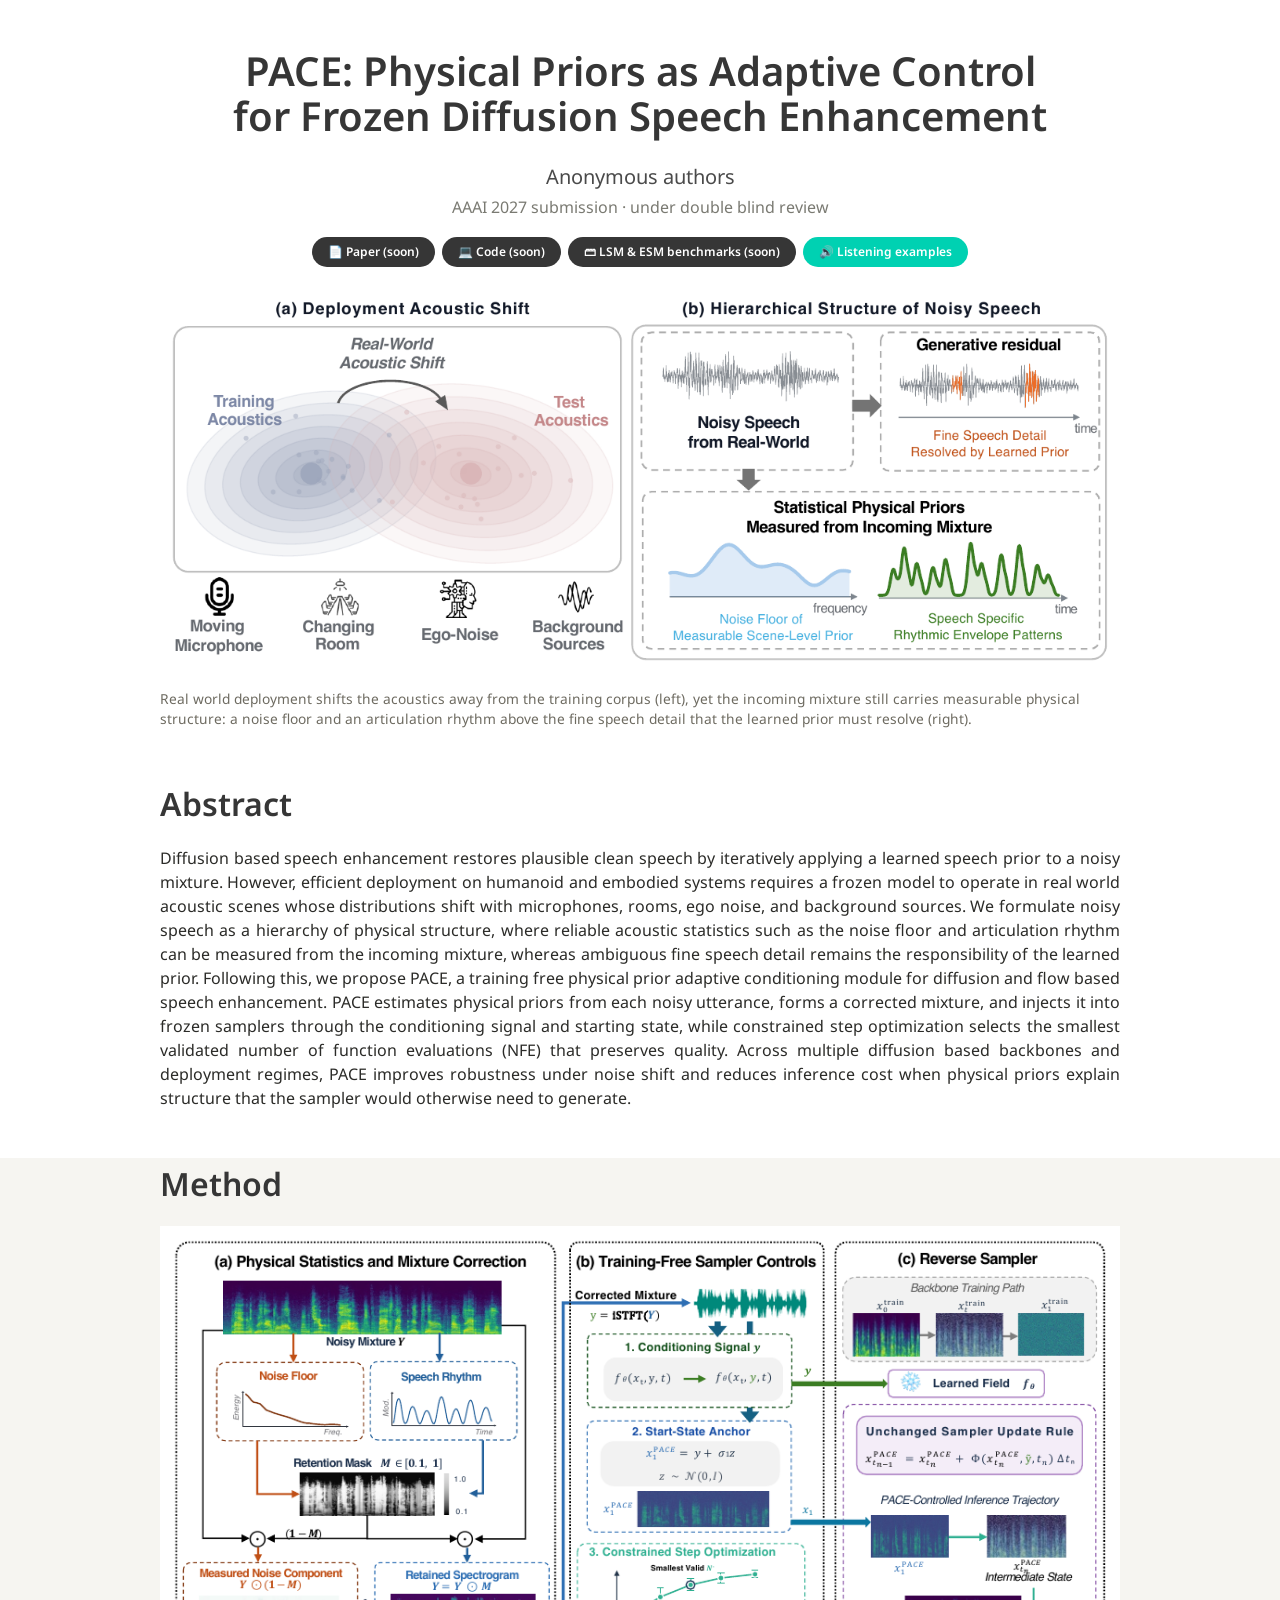
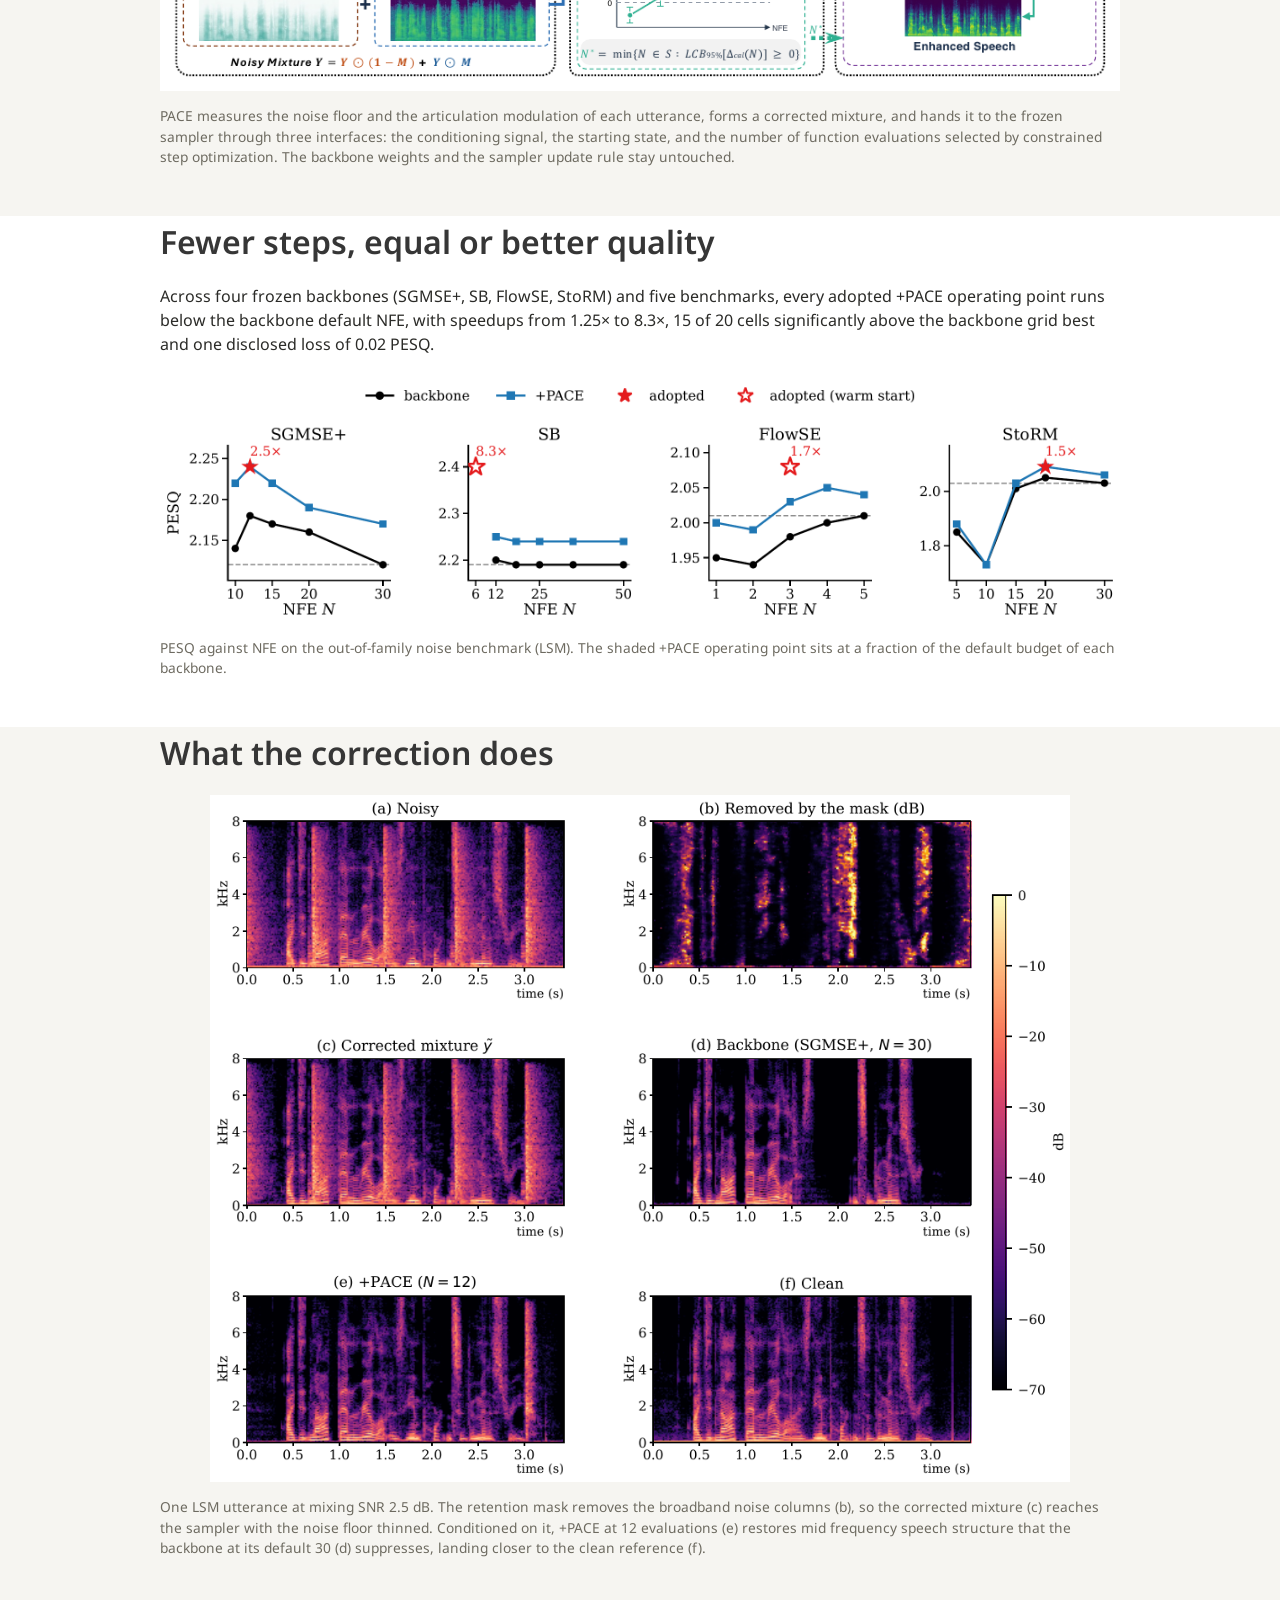
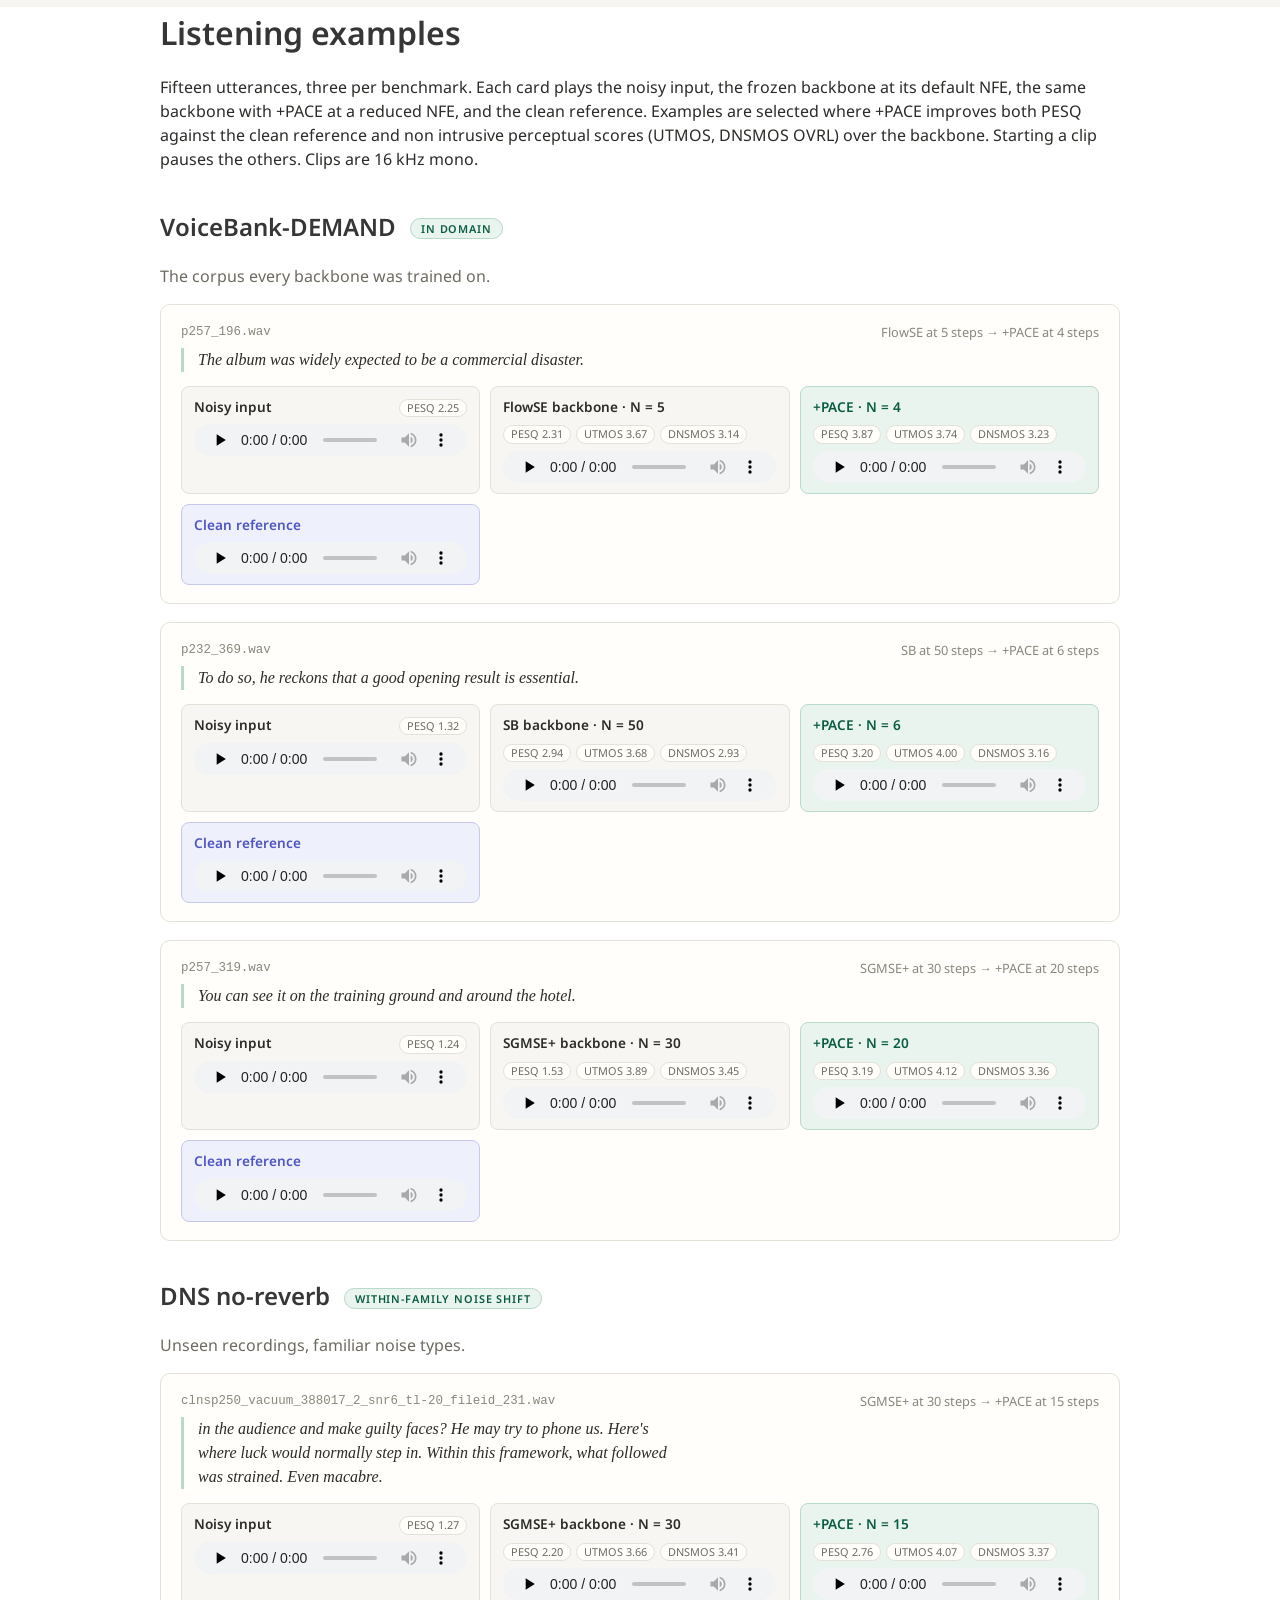
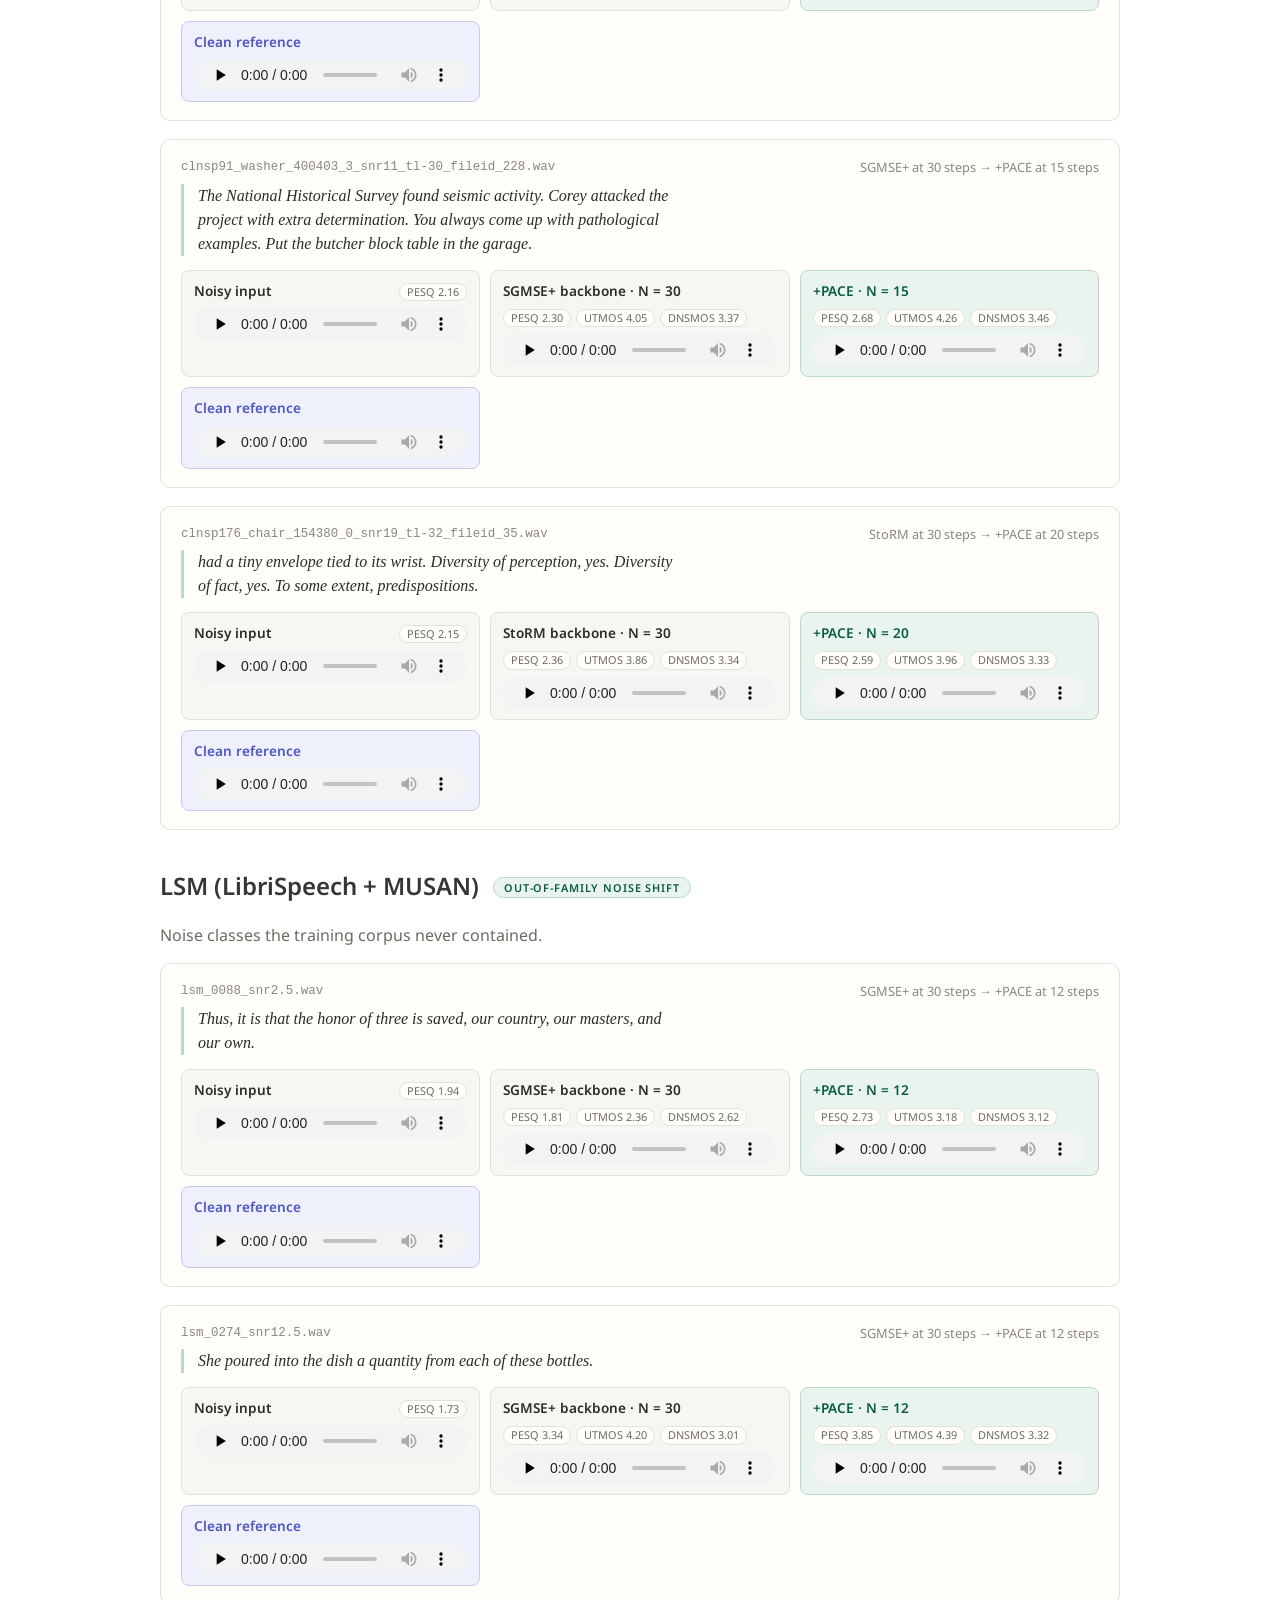
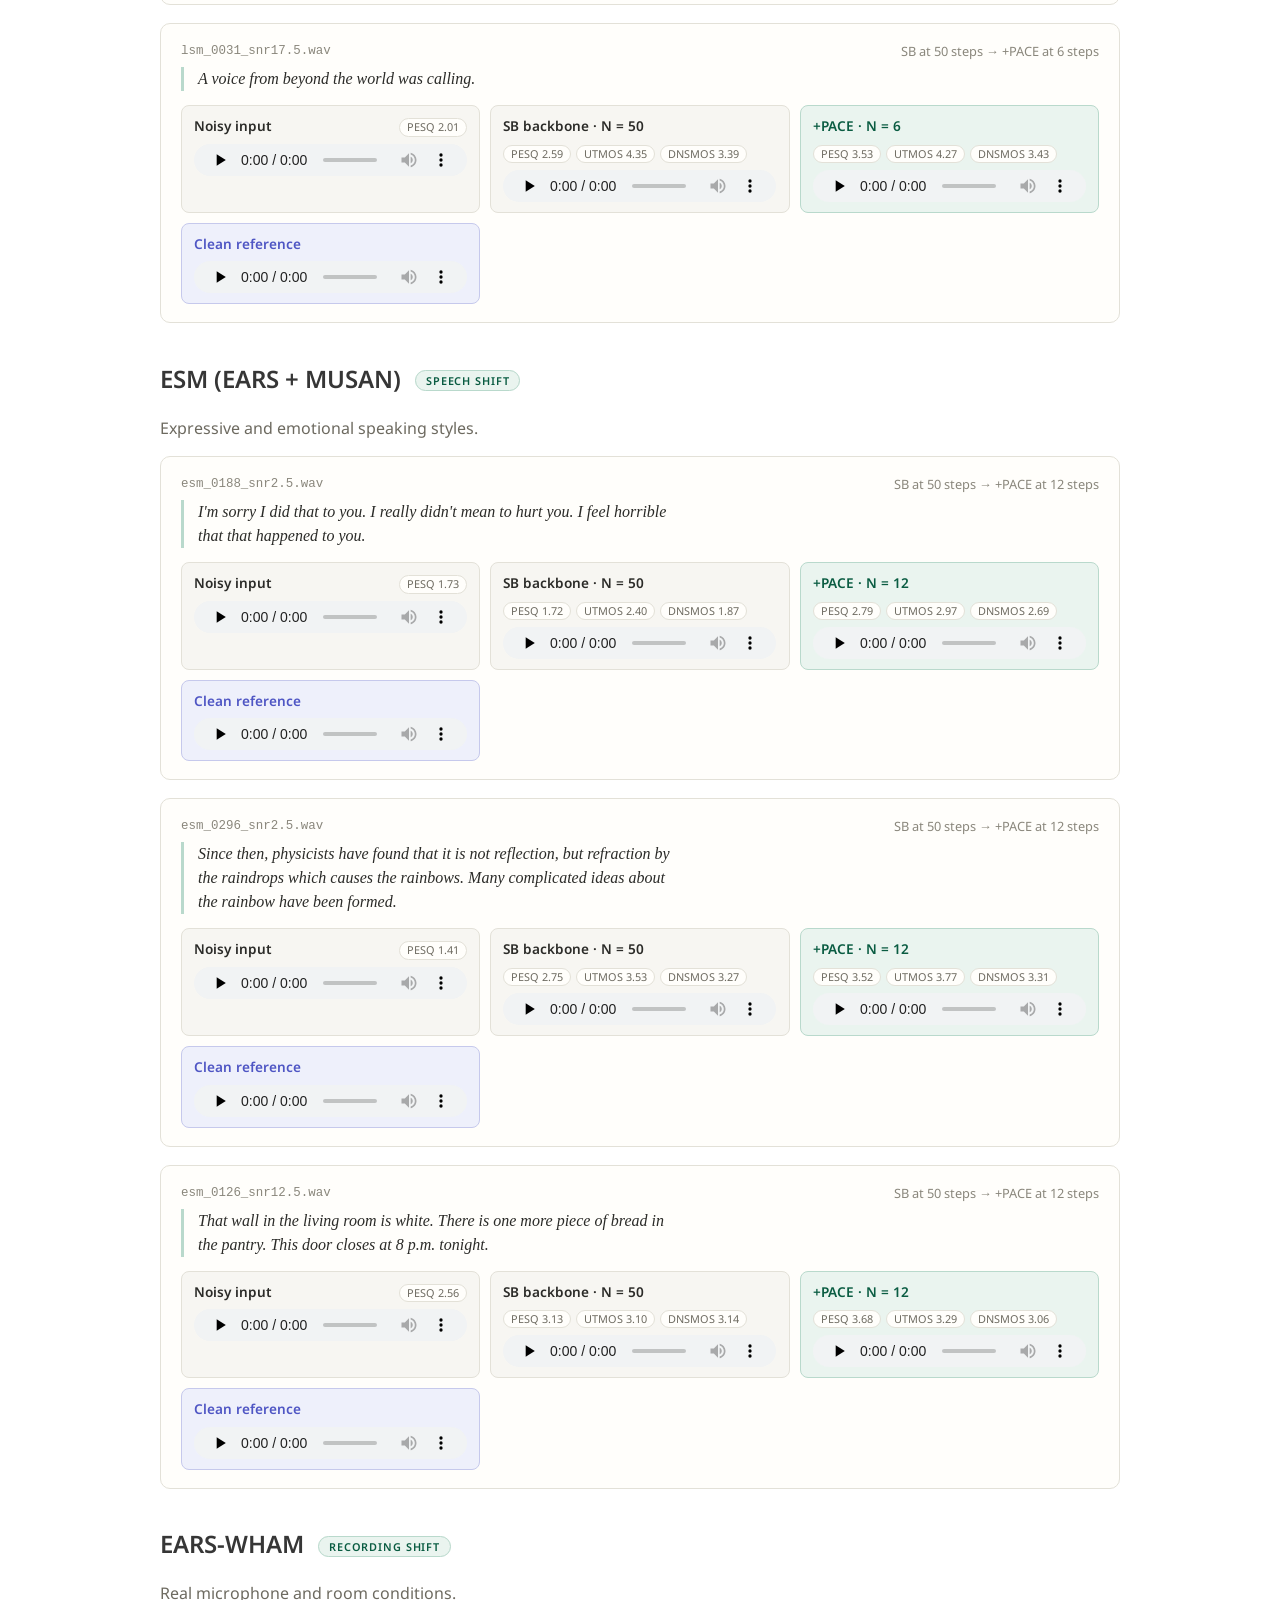
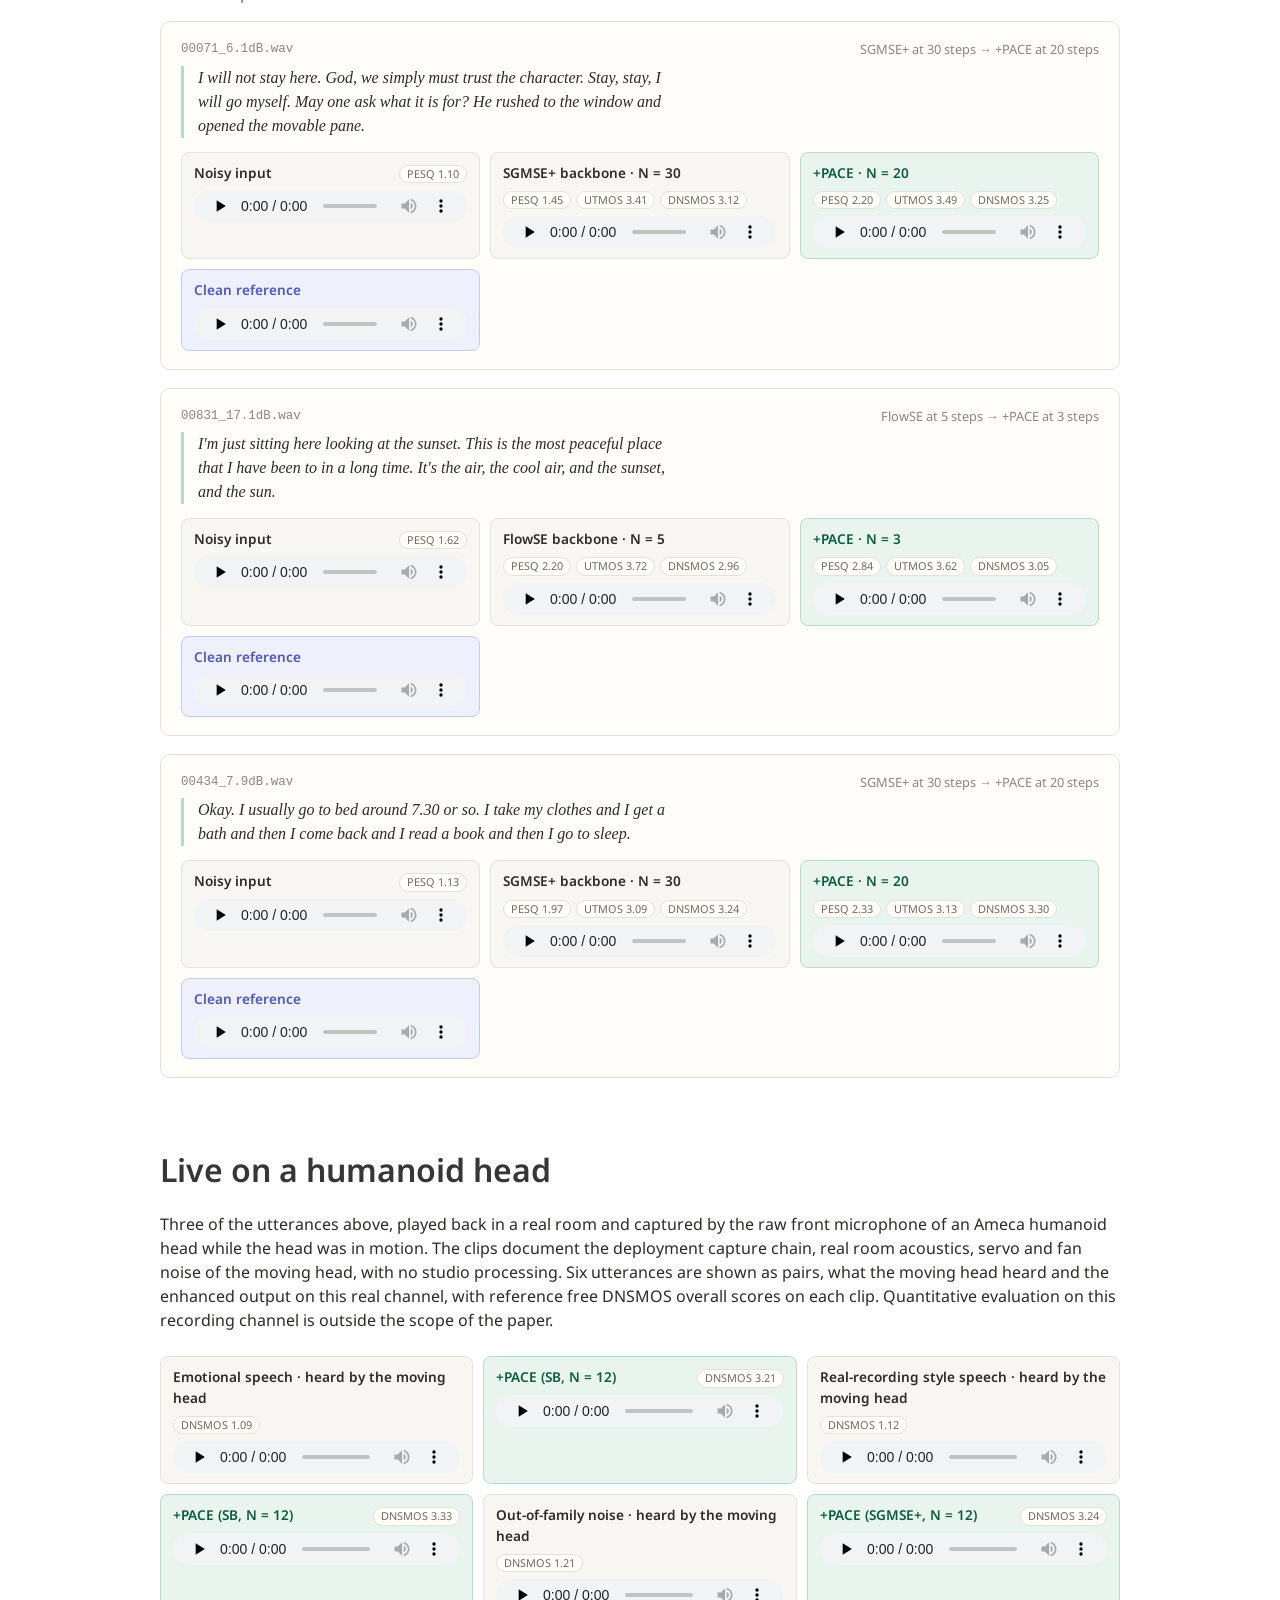
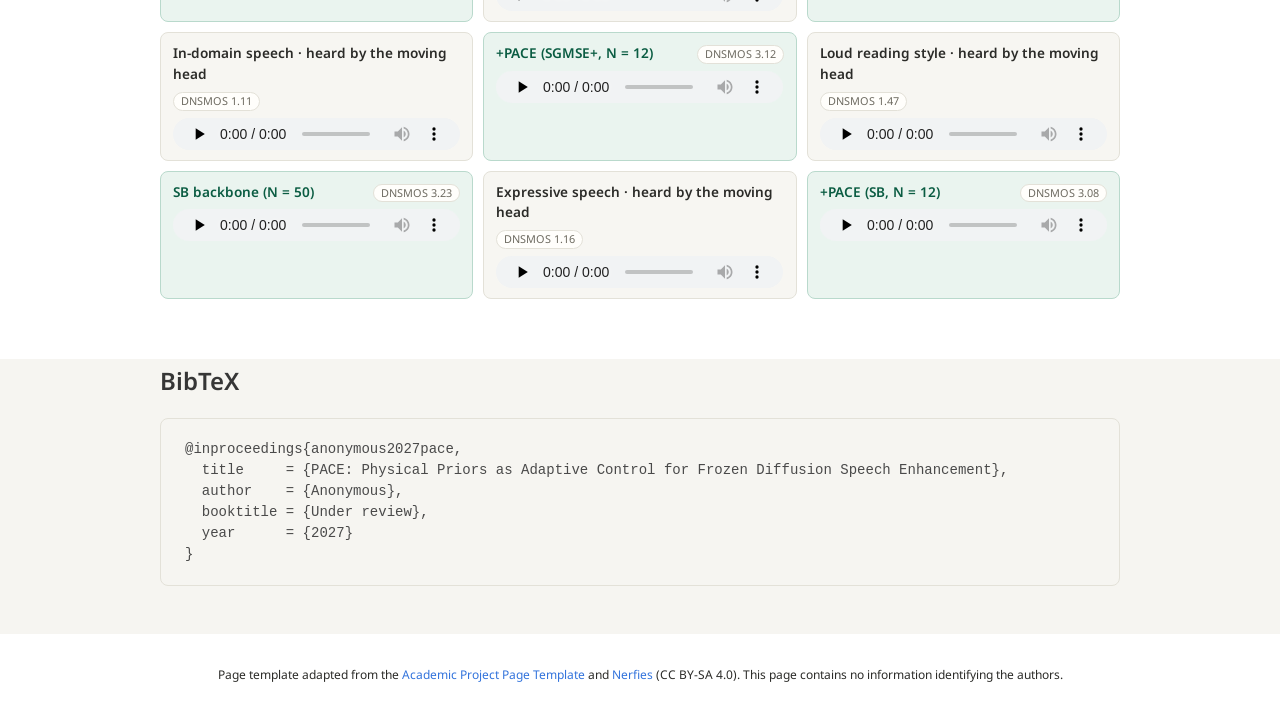
==== commit 8283c77d: "Humanoid section: six heard-vs-enhanced pairs across four benchmarks with DNSMOS chips" ====
--- a/index.html
+++ b/index.html
@@ -173,13 +173,26 @@
 <section class="section pt-2" id="humanoid">
   <div class="container is-max-desktop">
     <h2 class="title is-3">Live on a humanoid head</h2>
-    <p class="content">Three of the utterances above, played back in a real room and captured by the raw front microphone of an Ameca humanoid head while the head was in motion. The clips document the deployment capture chain, real room acoustics, servo and fan noise of the moving head, with no studio processing. For two utterances the +PACE output on this real channel is included, with reference free DNSMOS overall scores on each clip. Quantitative evaluation on this recording channel is outside the scope of the paper.</p>
-    <div class="vgrid"><div class="variant"><div class="vhead"><span class="vlabel">Out-of-family noise sample &middot; heard by the moving head</span><span class="chips"><span class='mchip'>DNSMOS 1.24</span></span></div>
-<audio controls preload="none" src="audio/ameca_lsm1_heard.wav"></audio></div><div class="variant"><div class="vhead"><span class="vlabel">Emotional speech sample &middot; heard by the moving head</span><span class="chips"><span class='mchip'>DNSMOS 1.09</span></span></div>
-<audio controls preload="none" src="audio/ameca_esm1_heard.wav"></audio></div><div class="variant v-pace"><div class="vhead"><span class="vlabel">+PACE (SB, N = 12)</span><span class="chips"><span class='mchip'>DNSMOS 3.21</span></span></div>
-<audio controls preload="none" src="audio/ameca_esm1_pace.wav"></audio></div><div class="variant"><div class="vhead"><span class="vlabel">In-domain sample &middot; heard by the moving head</span><span class="chips"><span class='mchip'>DNSMOS 1.11</span></span></div>
-<audio controls preload="none" src="audio/ameca_vbd3_heard.wav"></audio></div><div class="variant v-pace"><div class="vhead"><span class="vlabel">+PACE (SGMSE+, N = 12)</span><span class="chips"><span class='mchip'>DNSMOS 3.12</span></span></div>
-<audio controls preload="none" src="audio/ameca_vbd3_pace.wav"></audio></div></div>
+    <p class="content">Three of the utterances above, played back in a real room and captured by the raw front microphone of an Ameca humanoid head while the head was in motion. The clips document the deployment capture chain, real room acoustics, servo and fan noise of the moving head, with no studio processing. Six utterances are shown as pairs, what the moving head heard and the enhanced output on this real channel, with reference free DNSMOS overall scores on each clip. Quantitative evaluation on this recording channel is outside the scope of the paper.</p>
+    <div class="vgrid"><div class="variant"><div class="vhead"><span class="vlabel">Emotional speech &middot; heard by the moving head</span><span class="chips"><span class='mchip'>DNSMOS 1.09</span></span></div>
+<audio controls preload="none" src="audio/ameca_esm1_heard.wav"></audio></div>
+<div class="variant v-pace"><div class="vhead"><span class="vlabel">+PACE (SB, N = 12)</span><span class="chips"><span class='mchip'>DNSMOS 3.21</span></span></div>
+<audio controls preload="none" src="audio/ameca_esm1_enh.wav"></audio></div><div class="variant"><div class="vhead"><span class="vlabel">Real-recording style speech &middot; heard by the moving head</span><span class="chips"><span class='mchip'>DNSMOS 1.12</span></span></div>
+<audio controls preload="none" src="audio/ameca_ews2_heard.wav"></audio></div>
+<div class="variant v-pace"><div class="vhead"><span class="vlabel">+PACE (SB, N = 12)</span><span class="chips"><span class='mchip'>DNSMOS 3.33</span></span></div>
+<audio controls preload="none" src="audio/ameca_ews2_enh.wav"></audio></div><div class="variant"><div class="vhead"><span class="vlabel">Out-of-family noise &middot; heard by the moving head</span><span class="chips"><span class='mchip'>DNSMOS 1.21</span></span></div>
+<audio controls preload="none" src="audio/ameca_lsm3_heard.wav"></audio></div>
+<div class="variant v-pace"><div class="vhead"><span class="vlabel">+PACE (SGMSE+, N = 12)</span><span class="chips"><span class='mchip'>DNSMOS 3.24</span></span></div>
+<audio controls preload="none" src="audio/ameca_lsm3_enh.wav"></audio></div><div class="variant"><div class="vhead"><span class="vlabel">In-domain speech &middot; heard by the moving head</span><span class="chips"><span class='mchip'>DNSMOS 1.11</span></span></div>
+<audio controls preload="none" src="audio/ameca_vbd3_heard.wav"></audio></div>
+<div class="variant v-pace"><div class="vhead"><span class="vlabel">+PACE (SGMSE+, N = 12)</span><span class="chips"><span class='mchip'>DNSMOS 3.12</span></span></div>
+<audio controls preload="none" src="audio/ameca_vbd3_enh.wav"></audio></div><div class="variant"><div class="vhead"><span class="vlabel">Loud reading style &middot; heard by the moving head</span><span class="chips"><span class='mchip'>DNSMOS 1.47</span></span></div>
+<audio controls preload="none" src="audio/ameca_esm2_heard.wav"></audio></div>
+<div class="variant v-pace"><div class="vhead"><span class="vlabel">SB backbone (N = 50)</span><span class="chips"><span class='mchip'>DNSMOS 3.23</span></span></div>
+<audio controls preload="none" src="audio/ameca_esm2_enh.wav"></audio></div><div class="variant"><div class="vhead"><span class="vlabel">Expressive speech &middot; heard by the moving head</span><span class="chips"><span class='mchip'>DNSMOS 1.16</span></span></div>
+<audio controls preload="none" src="audio/ameca_ews1_heard.wav"></audio></div>
+<div class="variant v-pace"><div class="vhead"><span class="vlabel">+PACE (SB, N = 12)</span><span class="chips"><span class='mchip'>DNSMOS 3.08</span></span></div>
+<audio controls preload="none" src="audio/ameca_ews1_enh.wav"></audio></div></div>
     <p class="content" style="margin-top:12px"></p>
   </div>
 </section>
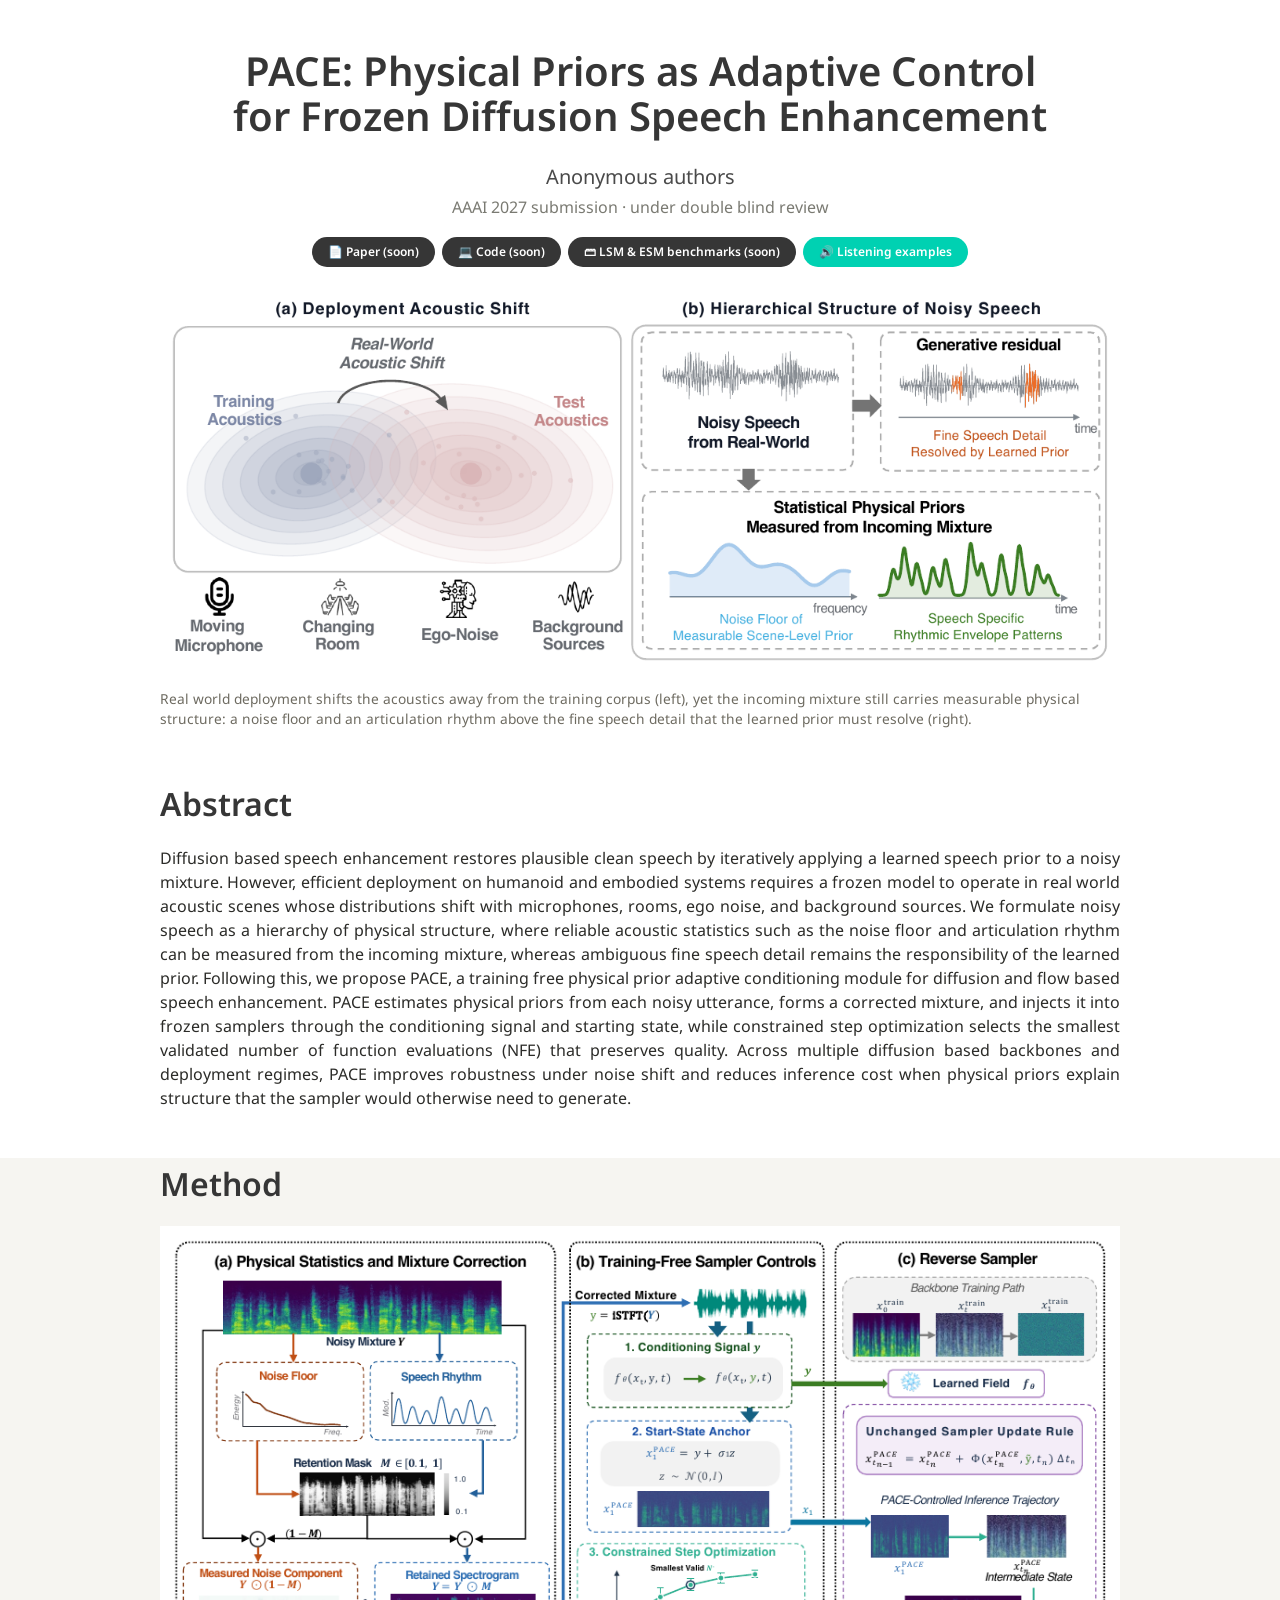
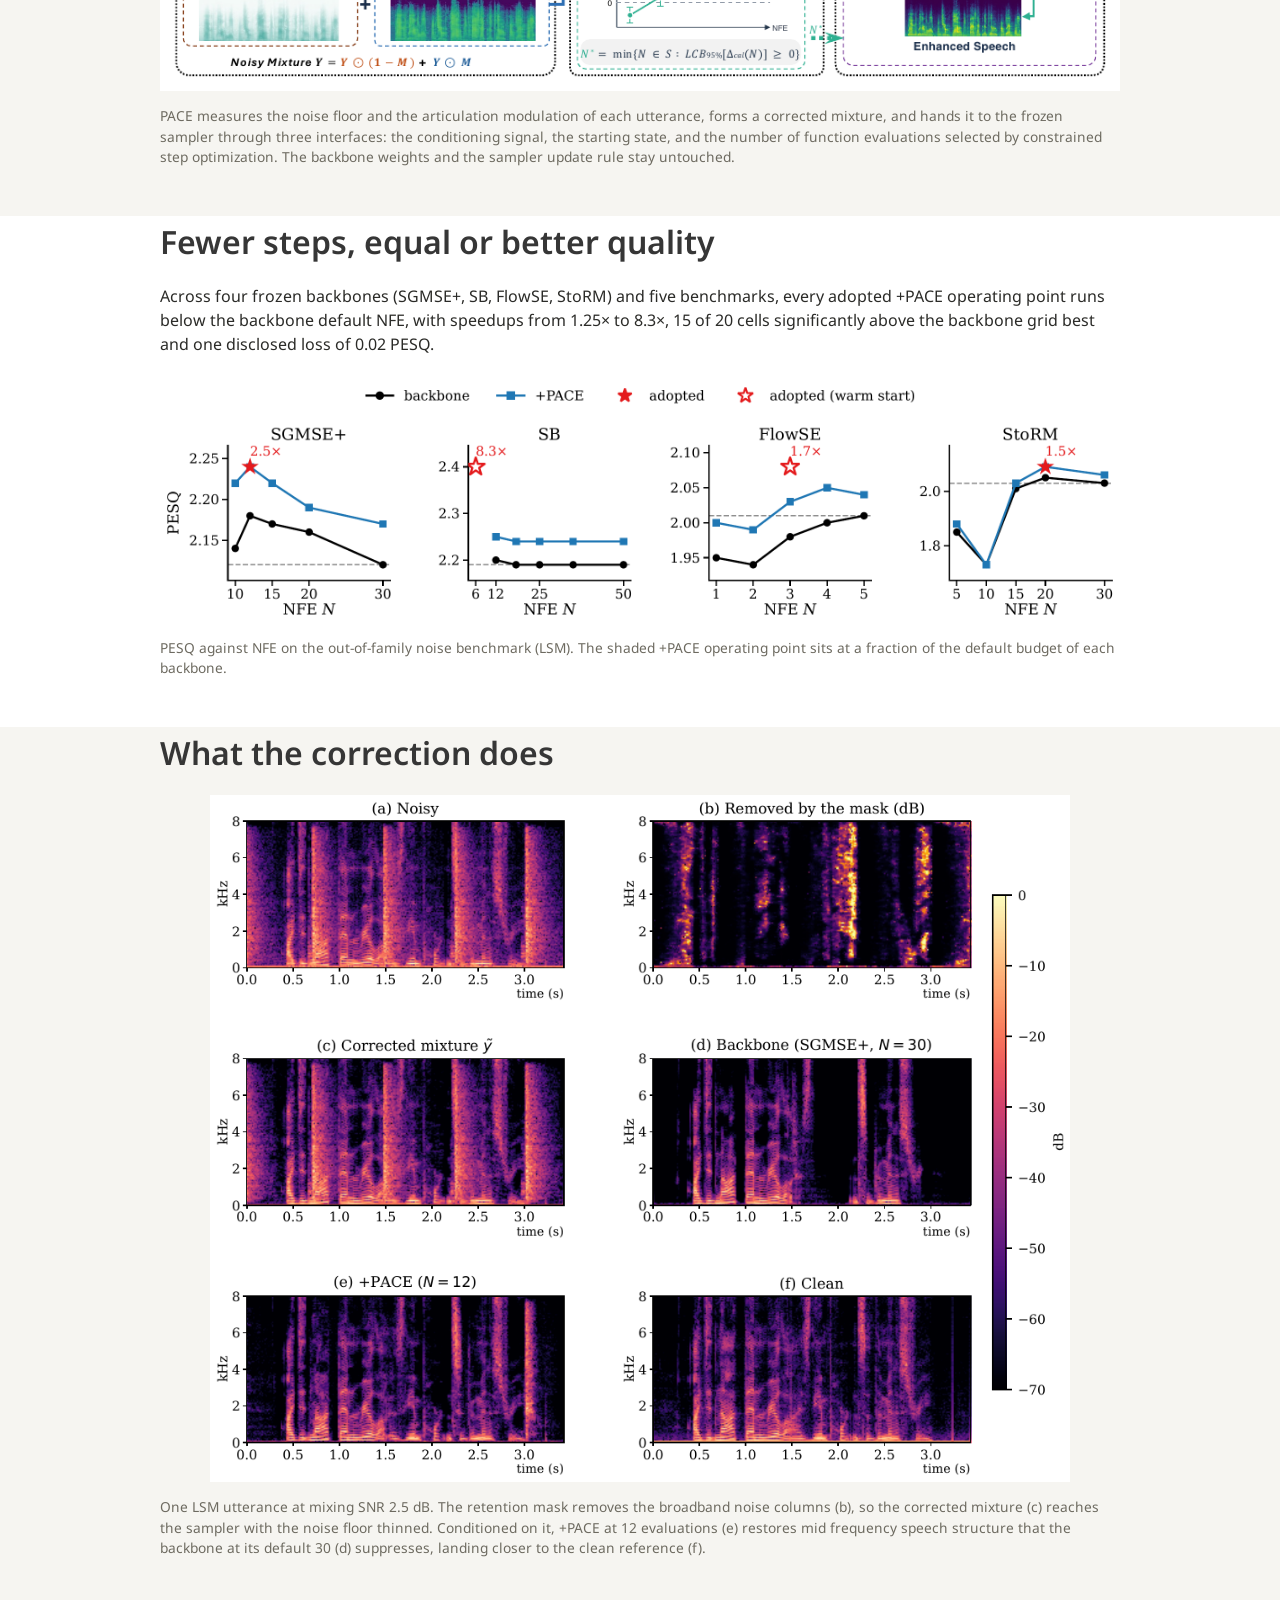
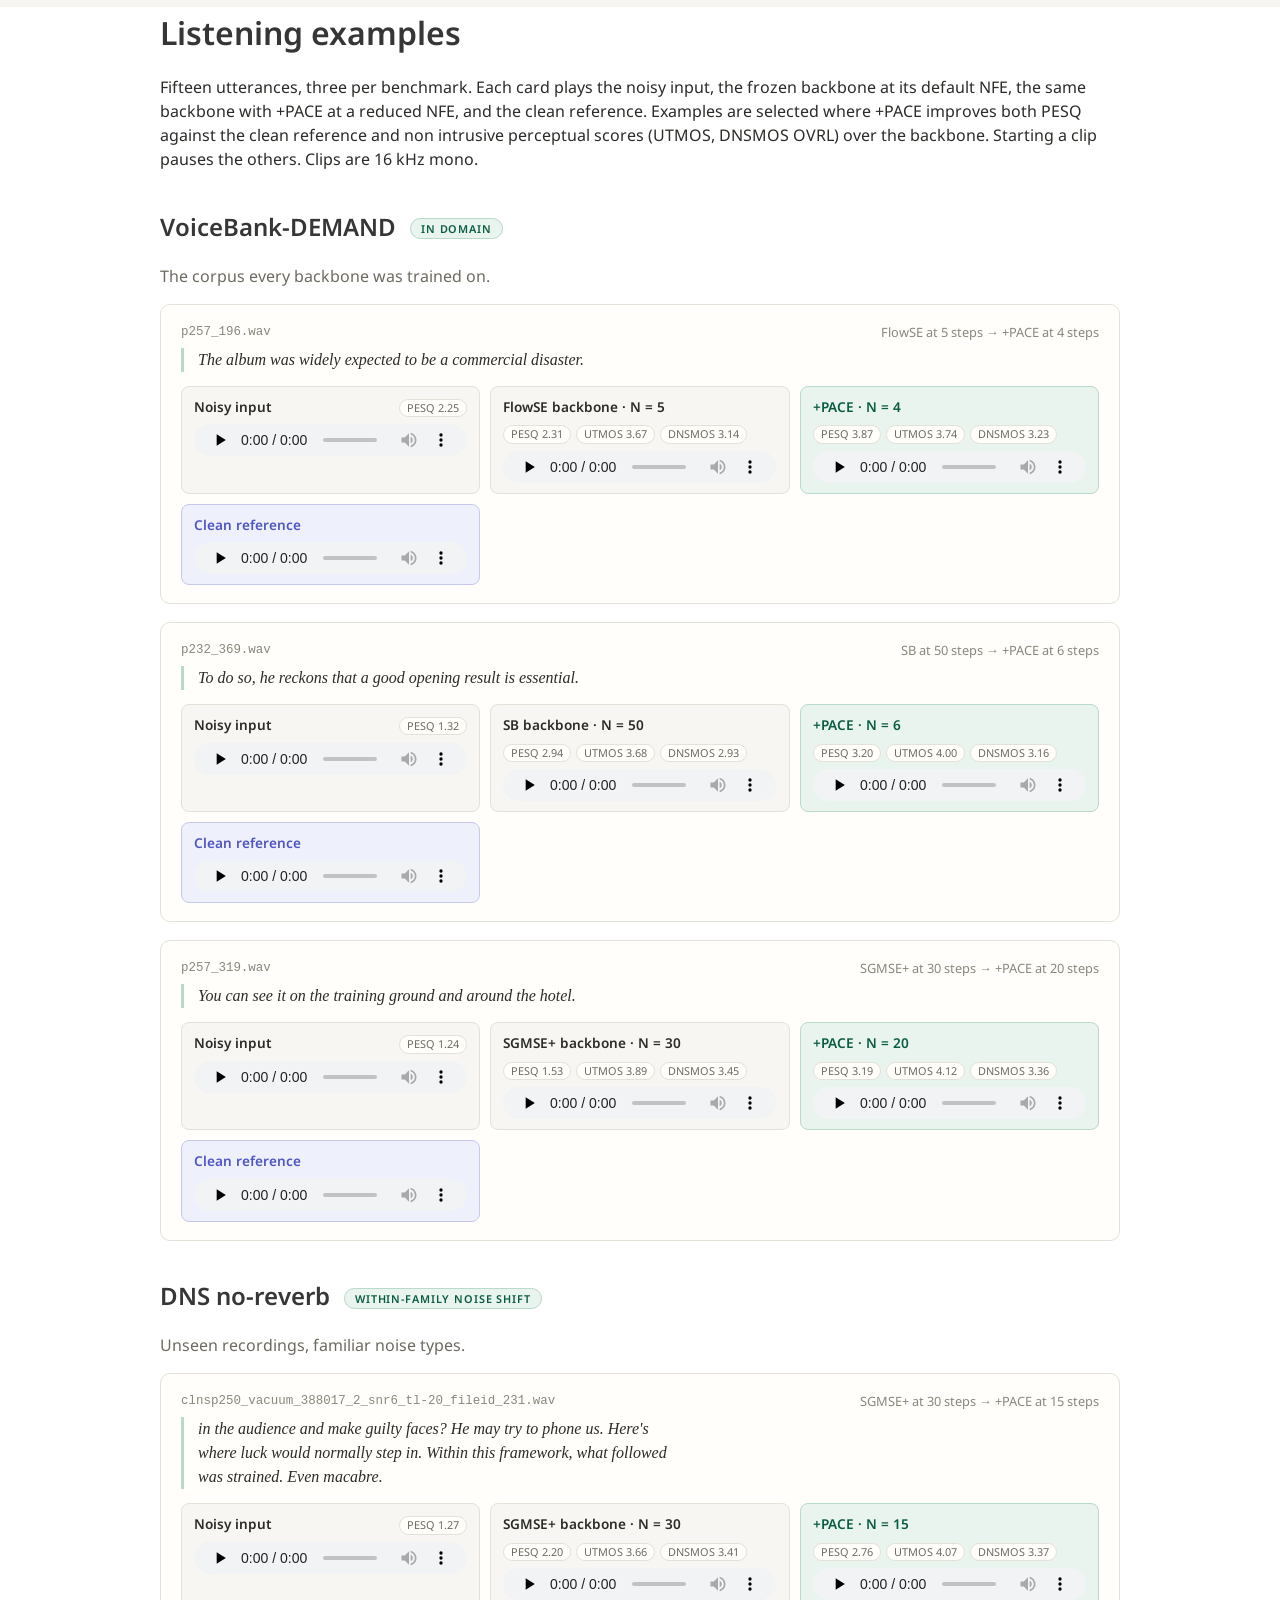
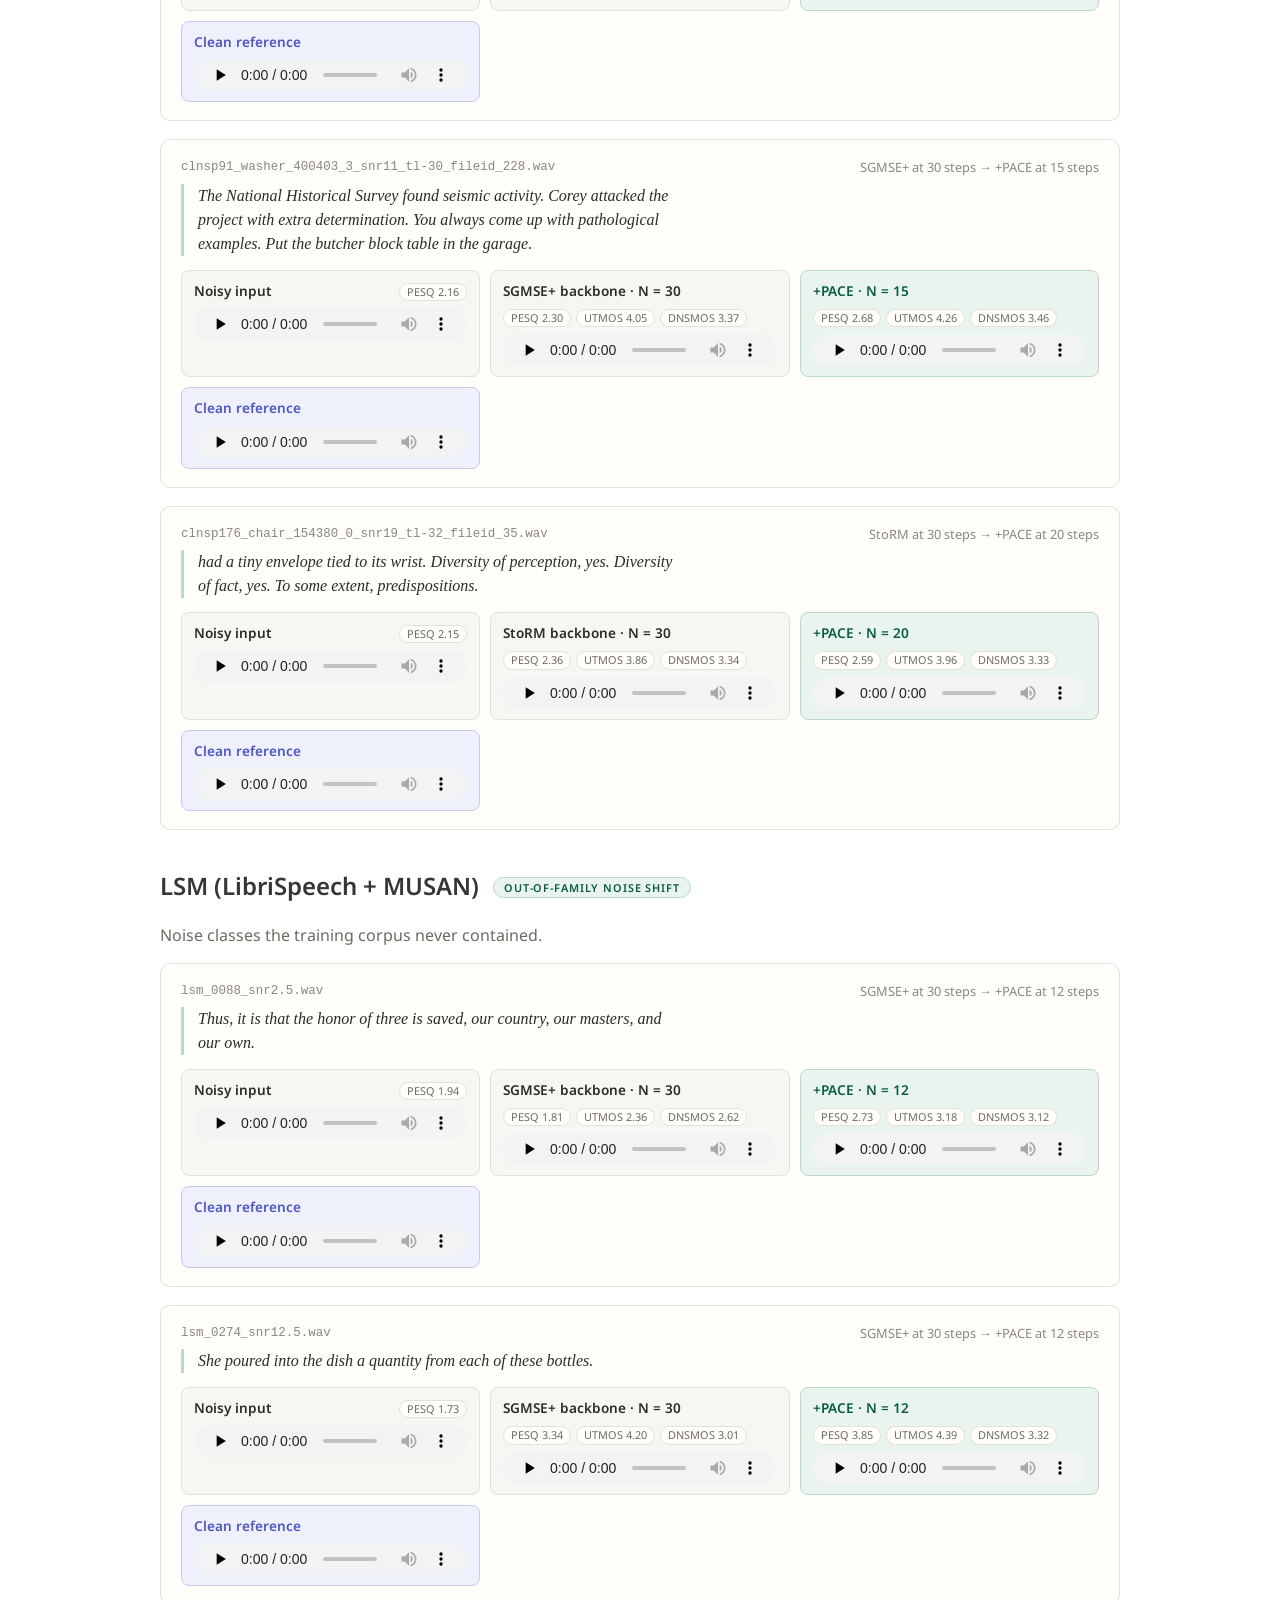
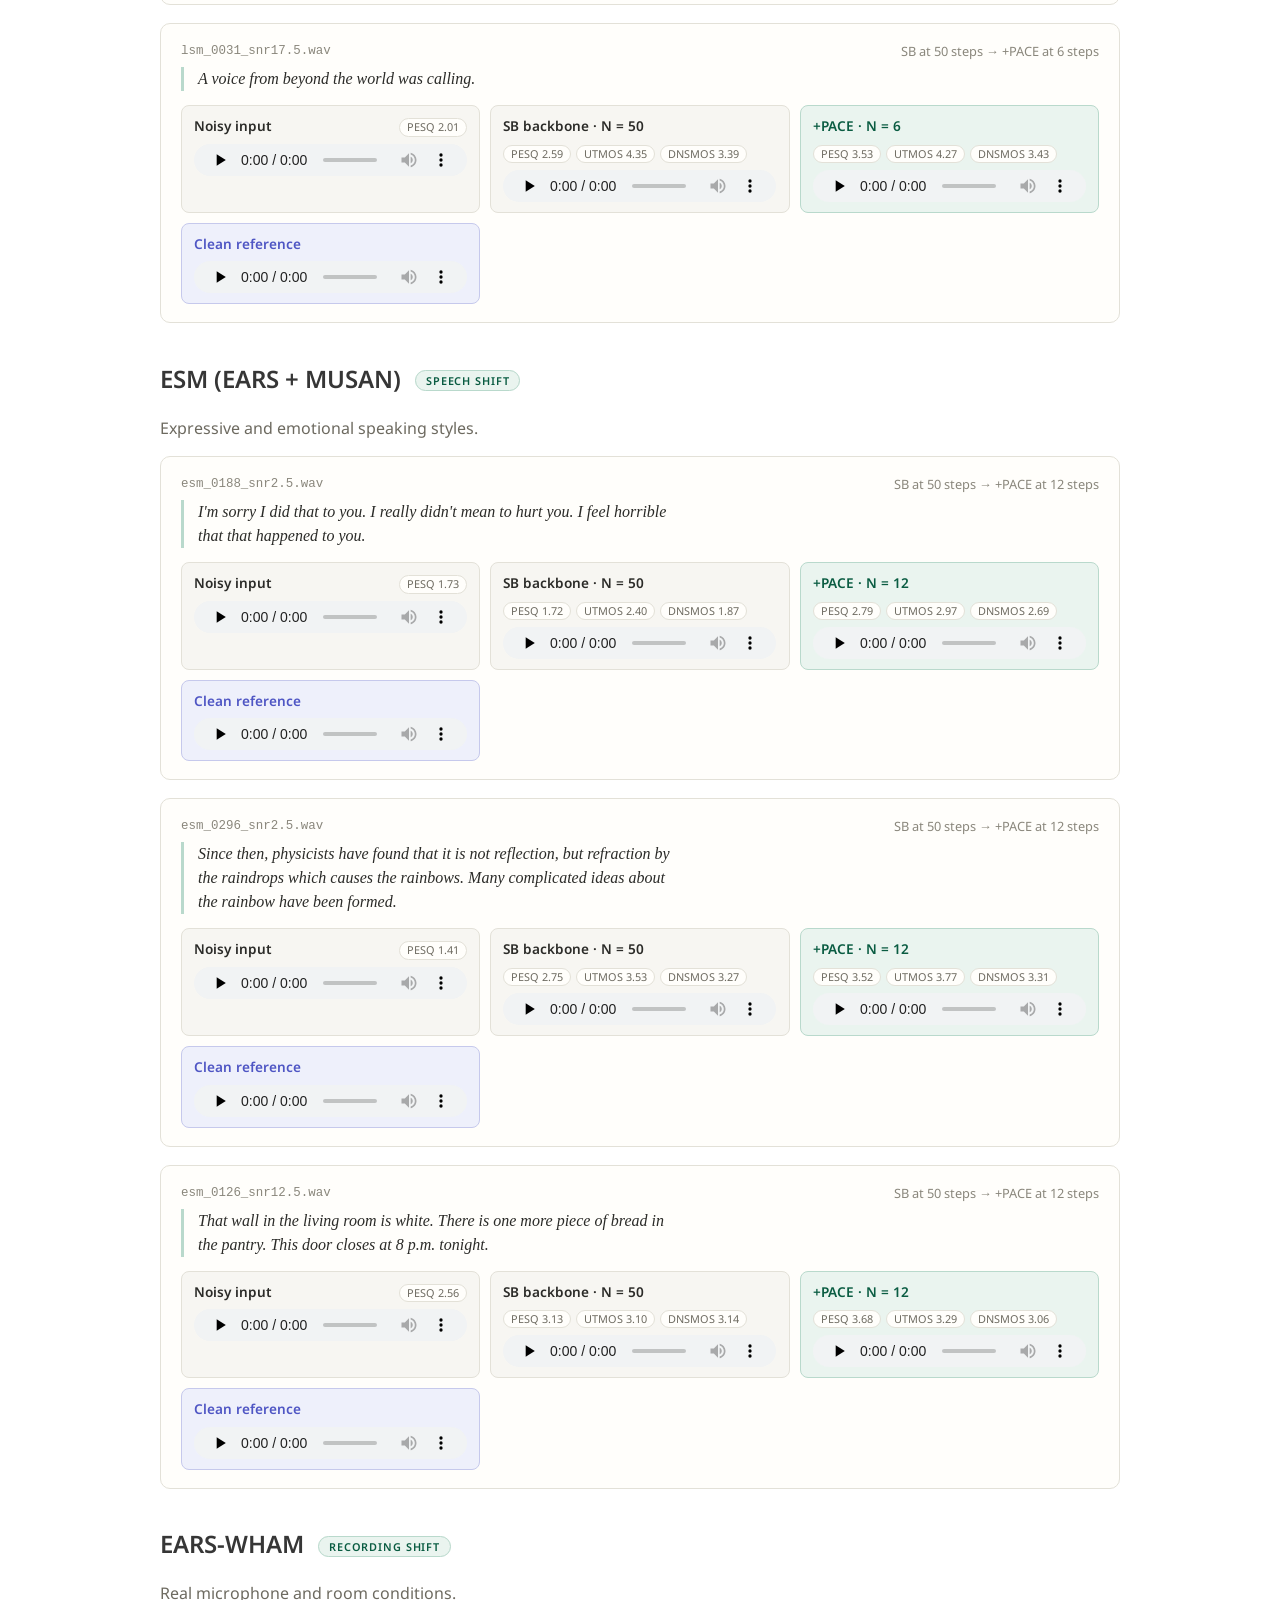
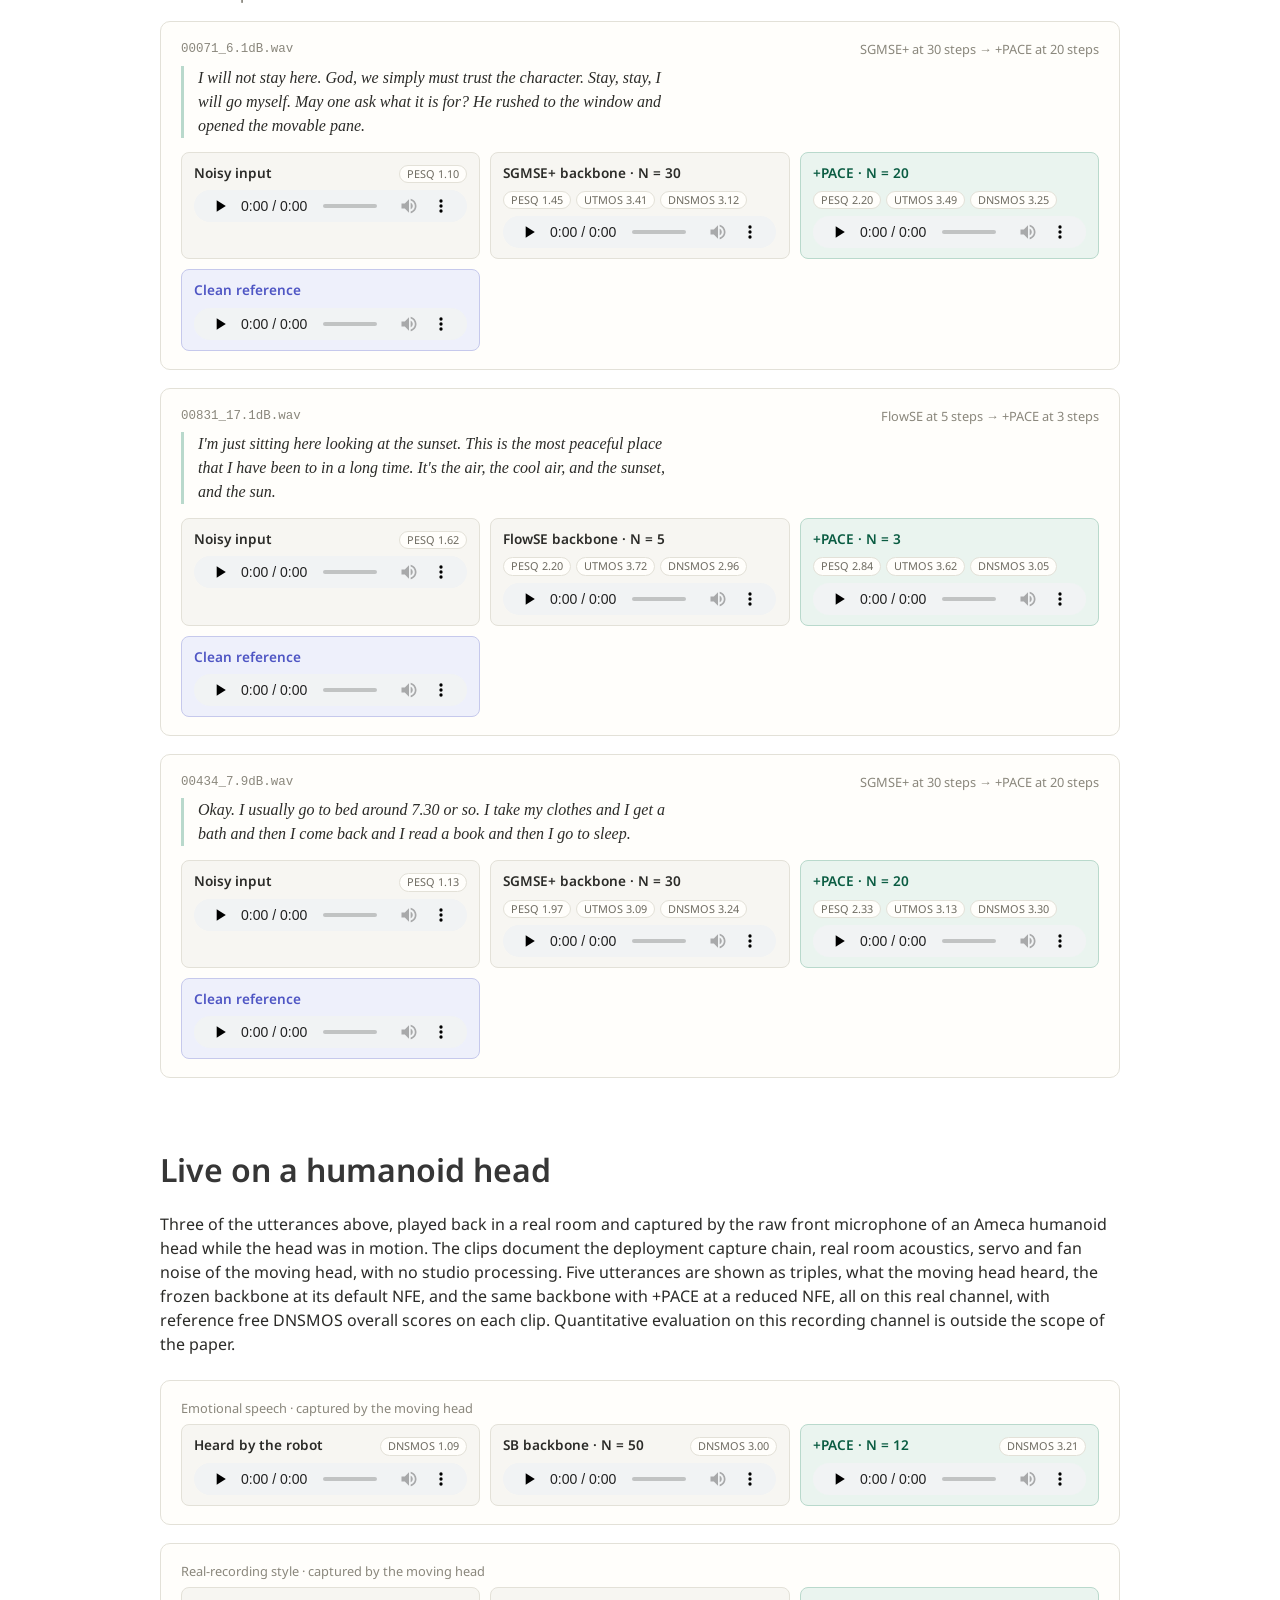
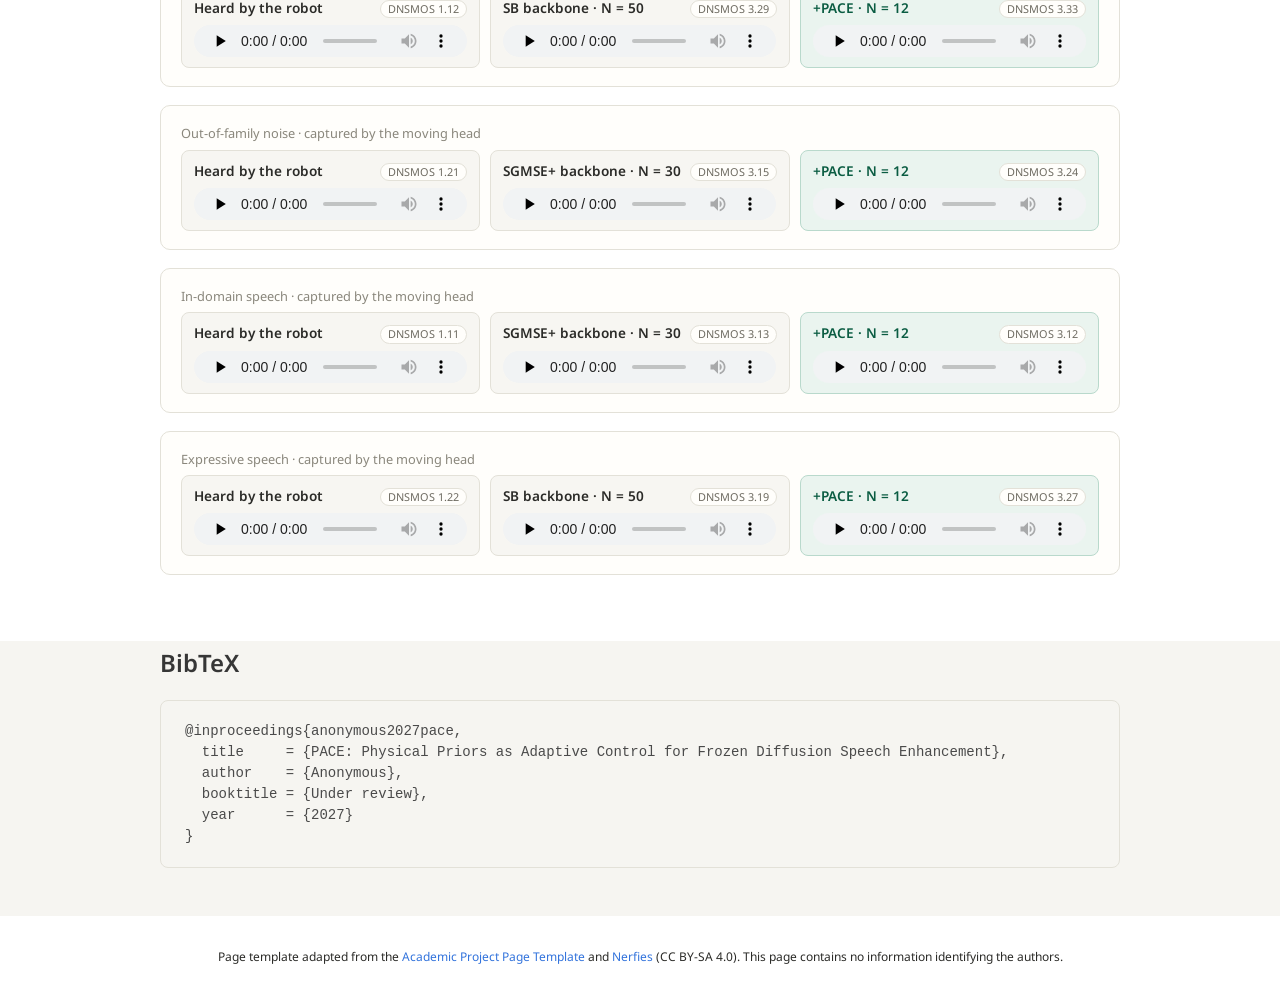
==== commit a72e3fd3: "Humanoid section: five heard/backbone/+PACE triples with DNSMOS chips, reduced-NFE labels" ====
--- a/index.html
+++ b/index.html
@@ -173,26 +173,48 @@
 <section class="section pt-2" id="humanoid">
   <div class="container is-max-desktop">
     <h2 class="title is-3">Live on a humanoid head</h2>
-    <p class="content">Three of the utterances above, played back in a real room and captured by the raw front microphone of an Ameca humanoid head while the head was in motion. The clips document the deployment capture chain, real room acoustics, servo and fan noise of the moving head, with no studio processing. Six utterances are shown as pairs, what the moving head heard and the enhanced output on this real channel, with reference free DNSMOS overall scores on each clip. Quantitative evaluation on this recording channel is outside the scope of the paper.</p>
-    <div class="vgrid"><div class="variant"><div class="vhead"><span class="vlabel">Emotional speech &middot; heard by the moving head</span><span class="chips"><span class='mchip'>DNSMOS 1.09</span></span></div>
+    <p class="content">Three of the utterances above, played back in a real room and captured by the raw front microphone of an Ameca humanoid head while the head was in motion. The clips document the deployment capture chain, real room acoustics, servo and fan noise of the moving head, with no studio processing. Five utterances are shown as triples, what the moving head heard, the frozen backbone at its default NFE, and the same backbone with +PACE at a reduced NFE, all on this real channel, with reference free DNSMOS overall scores on each clip. Quantitative evaluation on this recording channel is outside the scope of the paper.</p>
+    <div><div class="samplecard"><div class="samplemeta"><span class="pairinfo">Emotional speech &middot; captured by the moving head</span></div>
+<div class="vgrid">
+<div class="variant"><div class="vhead"><span class="vlabel">Heard by the robot</span><span class="chips"><span class='mchip'>DNSMOS 1.09</span></span></div>
 <audio controls preload="none" src="audio/ameca_esm1_heard.wav"></audio></div>
-<div class="variant v-pace"><div class="vhead"><span class="vlabel">+PACE (SB, N = 12)</span><span class="chips"><span class='mchip'>DNSMOS 3.21</span></span></div>
-<audio controls preload="none" src="audio/ameca_esm1_enh.wav"></audio></div><div class="variant"><div class="vhead"><span class="vlabel">Real-recording style speech &middot; heard by the moving head</span><span class="chips"><span class='mchip'>DNSMOS 1.12</span></span></div>
+<div class="variant"><div class="vhead"><span class="vlabel">SB backbone &middot; N = 50</span><span class="chips"><span class='mchip'>DNSMOS 3.00</span></span></div>
+<audio controls preload="none" src="audio/ameca_esm1_orig.wav"></audio></div>
+<div class="variant v-pace"><div class="vhead"><span class="vlabel">+PACE &middot; N = 12</span><span class="chips"><span class='mchip'>DNSMOS 3.21</span></span></div>
+<audio controls preload="none" src="audio/ameca_esm1_pace.wav"></audio></div>
+</div></div><div class="samplecard"><div class="samplemeta"><span class="pairinfo">Real-recording style &middot; captured by the moving head</span></div>
+<div class="vgrid">
+<div class="variant"><div class="vhead"><span class="vlabel">Heard by the robot</span><span class="chips"><span class='mchip'>DNSMOS 1.12</span></span></div>
 <audio controls preload="none" src="audio/ameca_ews2_heard.wav"></audio></div>
-<div class="variant v-pace"><div class="vhead"><span class="vlabel">+PACE (SB, N = 12)</span><span class="chips"><span class='mchip'>DNSMOS 3.33</span></span></div>
-<audio controls preload="none" src="audio/ameca_ews2_enh.wav"></audio></div><div class="variant"><div class="vhead"><span class="vlabel">Out-of-family noise &middot; heard by the moving head</span><span class="chips"><span class='mchip'>DNSMOS 1.21</span></span></div>
+<div class="variant"><div class="vhead"><span class="vlabel">SB backbone &middot; N = 50</span><span class="chips"><span class='mchip'>DNSMOS 3.29</span></span></div>
+<audio controls preload="none" src="audio/ameca_ews2_orig.wav"></audio></div>
+<div class="variant v-pace"><div class="vhead"><span class="vlabel">+PACE &middot; N = 12</span><span class="chips"><span class='mchip'>DNSMOS 3.33</span></span></div>
+<audio controls preload="none" src="audio/ameca_ews2_pace.wav"></audio></div>
+</div></div><div class="samplecard"><div class="samplemeta"><span class="pairinfo">Out-of-family noise &middot; captured by the moving head</span></div>
+<div class="vgrid">
+<div class="variant"><div class="vhead"><span class="vlabel">Heard by the robot</span><span class="chips"><span class='mchip'>DNSMOS 1.21</span></span></div>
 <audio controls preload="none" src="audio/ameca_lsm3_heard.wav"></audio></div>
-<div class="variant v-pace"><div class="vhead"><span class="vlabel">+PACE (SGMSE+, N = 12)</span><span class="chips"><span class='mchip'>DNSMOS 3.24</span></span></div>
-<audio controls preload="none" src="audio/ameca_lsm3_enh.wav"></audio></div><div class="variant"><div class="vhead"><span class="vlabel">In-domain speech &middot; heard by the moving head</span><span class="chips"><span class='mchip'>DNSMOS 1.11</span></span></div>
+<div class="variant"><div class="vhead"><span class="vlabel">SGMSE+ backbone &middot; N = 30</span><span class="chips"><span class='mchip'>DNSMOS 3.15</span></span></div>
+<audio controls preload="none" src="audio/ameca_lsm3_orig.wav"></audio></div>
+<div class="variant v-pace"><div class="vhead"><span class="vlabel">+PACE &middot; N = 12</span><span class="chips"><span class='mchip'>DNSMOS 3.24</span></span></div>
+<audio controls preload="none" src="audio/ameca_lsm3_pace.wav"></audio></div>
+</div></div><div class="samplecard"><div class="samplemeta"><span class="pairinfo">In-domain speech &middot; captured by the moving head</span></div>
+<div class="vgrid">
+<div class="variant"><div class="vhead"><span class="vlabel">Heard by the robot</span><span class="chips"><span class='mchip'>DNSMOS 1.11</span></span></div>
 <audio controls preload="none" src="audio/ameca_vbd3_heard.wav"></audio></div>
-<div class="variant v-pace"><div class="vhead"><span class="vlabel">+PACE (SGMSE+, N = 12)</span><span class="chips"><span class='mchip'>DNSMOS 3.12</span></span></div>
-<audio controls preload="none" src="audio/ameca_vbd3_enh.wav"></audio></div><div class="variant"><div class="vhead"><span class="vlabel">Loud reading style &middot; heard by the moving head</span><span class="chips"><span class='mchip'>DNSMOS 1.47</span></span></div>
-<audio controls preload="none" src="audio/ameca_esm2_heard.wav"></audio></div>
-<div class="variant v-pace"><div class="vhead"><span class="vlabel">SB backbone (N = 50)</span><span class="chips"><span class='mchip'>DNSMOS 3.23</span></span></div>
-<audio controls preload="none" src="audio/ameca_esm2_enh.wav"></audio></div><div class="variant"><div class="vhead"><span class="vlabel">Expressive speech &middot; heard by the moving head</span><span class="chips"><span class='mchip'>DNSMOS 1.16</span></span></div>
-<audio controls preload="none" src="audio/ameca_ews1_heard.wav"></audio></div>
-<div class="variant v-pace"><div class="vhead"><span class="vlabel">+PACE (SB, N = 12)</span><span class="chips"><span class='mchip'>DNSMOS 3.08</span></span></div>
-<audio controls preload="none" src="audio/ameca_ews1_enh.wav"></audio></div></div>
+<div class="variant"><div class="vhead"><span class="vlabel">SGMSE+ backbone &middot; N = 30</span><span class="chips"><span class='mchip'>DNSMOS 3.13</span></span></div>
+<audio controls preload="none" src="audio/ameca_vbd3_orig.wav"></audio></div>
+<div class="variant v-pace"><div class="vhead"><span class="vlabel">+PACE &middot; N = 12</span><span class="chips"><span class='mchip'>DNSMOS 3.12</span></span></div>
+<audio controls preload="none" src="audio/ameca_vbd3_pace.wav"></audio></div>
+</div></div><div class="samplecard"><div class="samplemeta"><span class="pairinfo">Expressive speech &middot; captured by the moving head</span></div>
+<div class="vgrid">
+<div class="variant"><div class="vhead"><span class="vlabel">Heard by the robot</span><span class="chips"><span class='mchip'>DNSMOS 1.22</span></span></div>
+<audio controls preload="none" src="audio/ameca_ews3_heard.wav"></audio></div>
+<div class="variant"><div class="vhead"><span class="vlabel">SB backbone &middot; N = 50</span><span class="chips"><span class='mchip'>DNSMOS 3.19</span></span></div>
+<audio controls preload="none" src="audio/ameca_ews3_orig.wav"></audio></div>
+<div class="variant v-pace"><div class="vhead"><span class="vlabel">+PACE &middot; N = 12</span><span class="chips"><span class='mchip'>DNSMOS 3.27</span></span></div>
+<audio controls preload="none" src="audio/ameca_ews3_pace.wav"></audio></div>
+</div></div></div>
     <p class="content" style="margin-top:12px"></p>
   </div>
 </section>
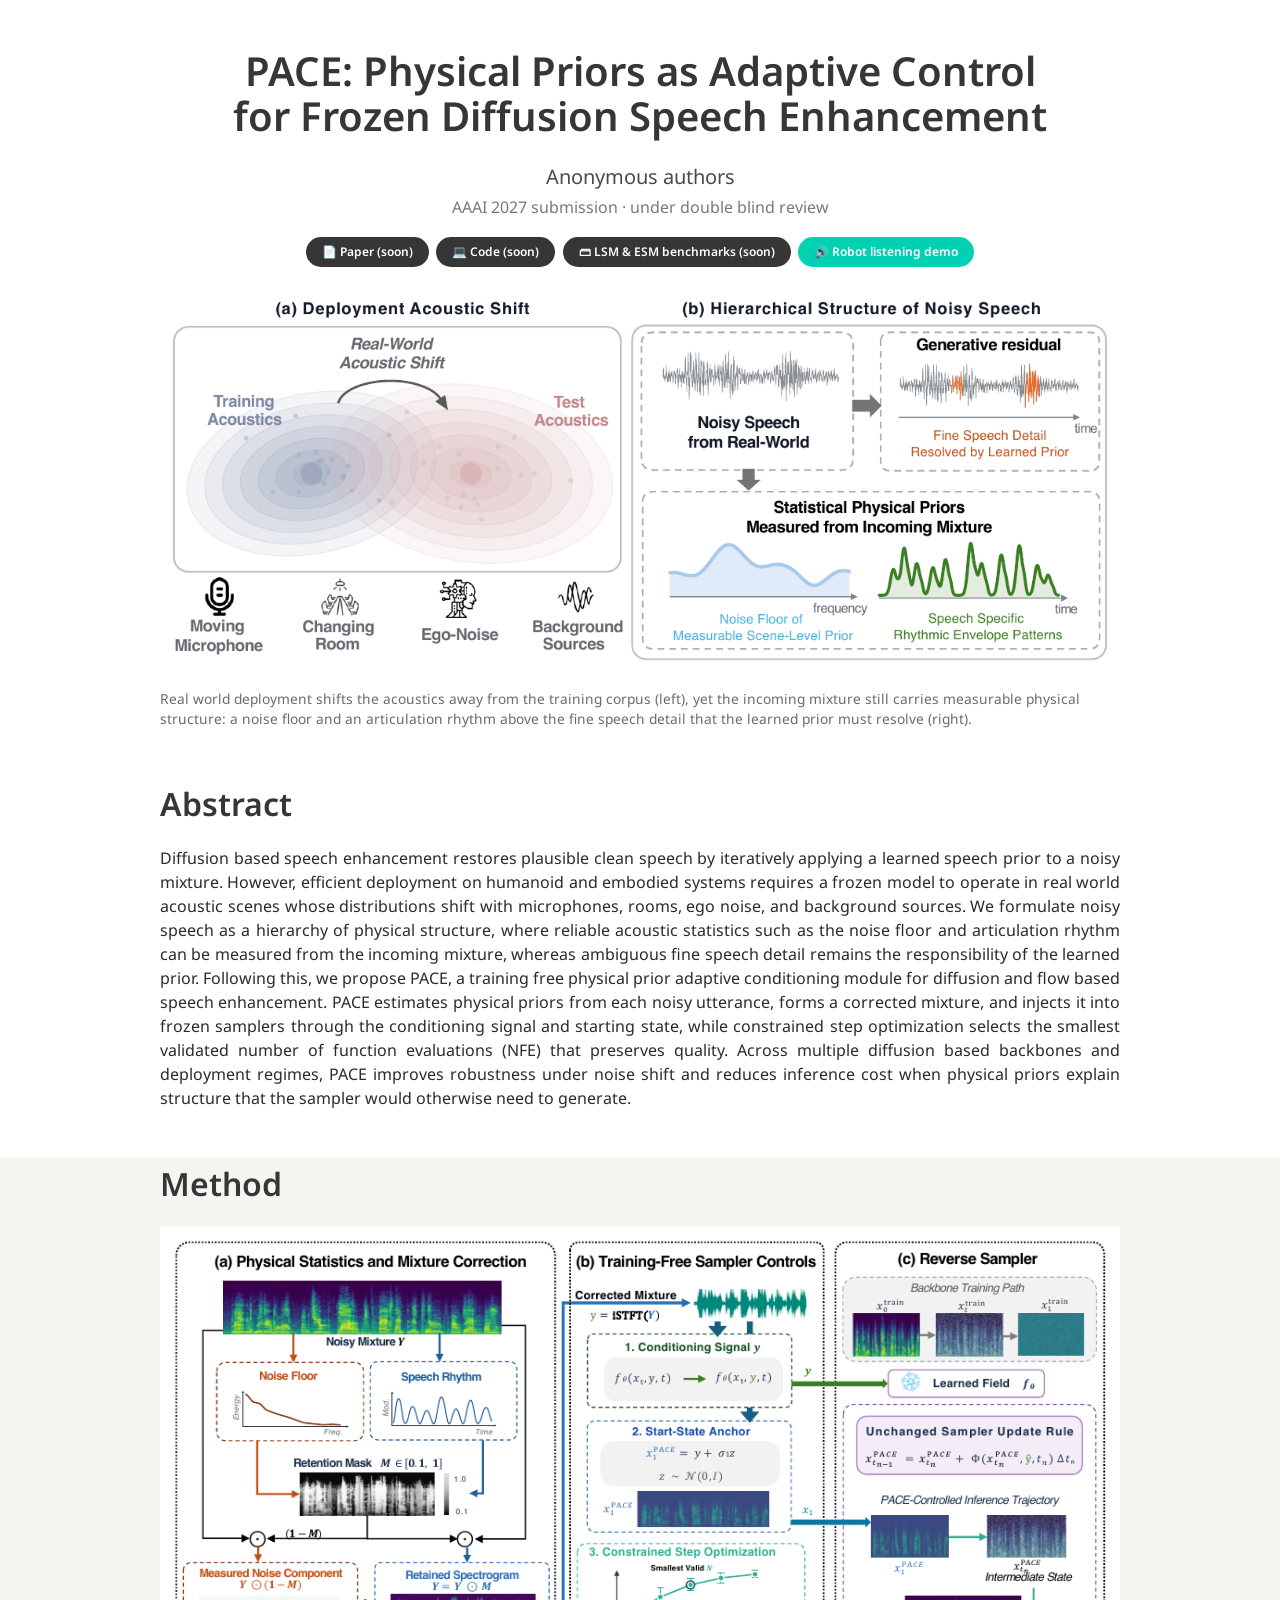
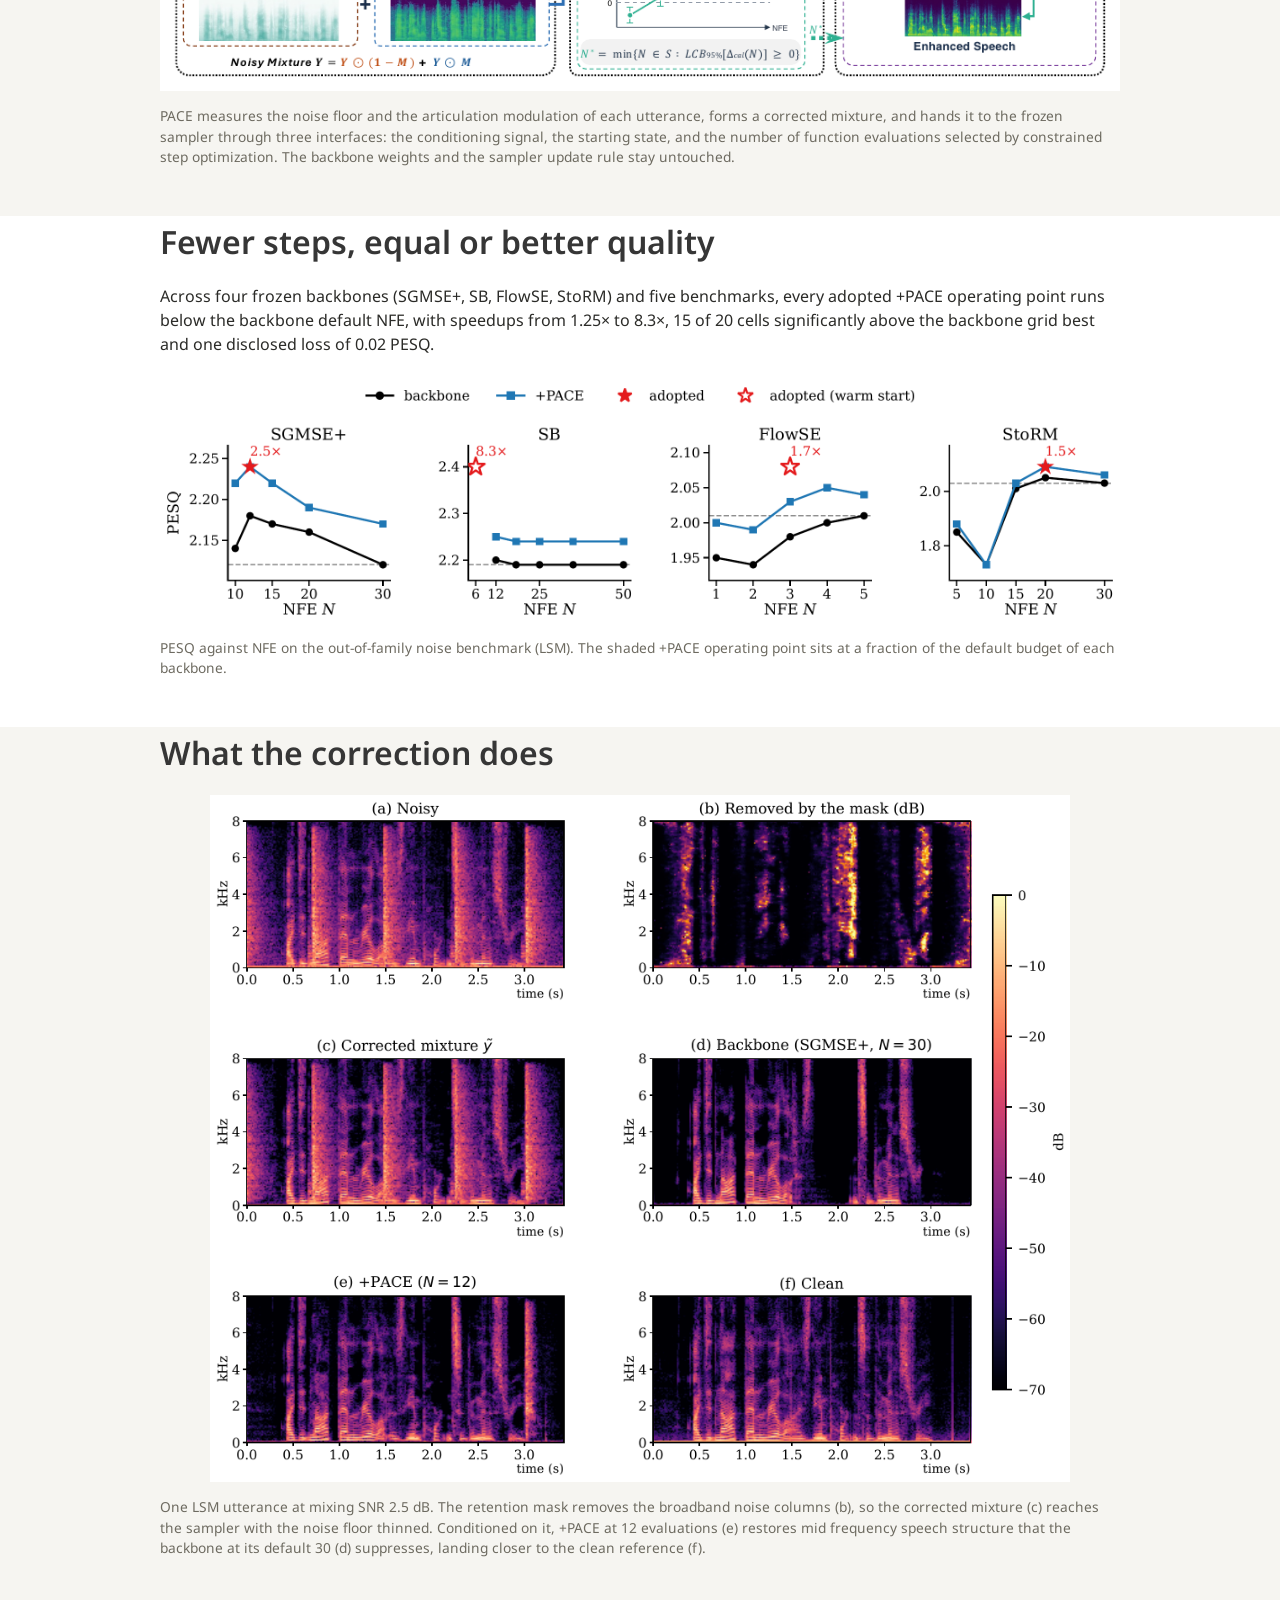
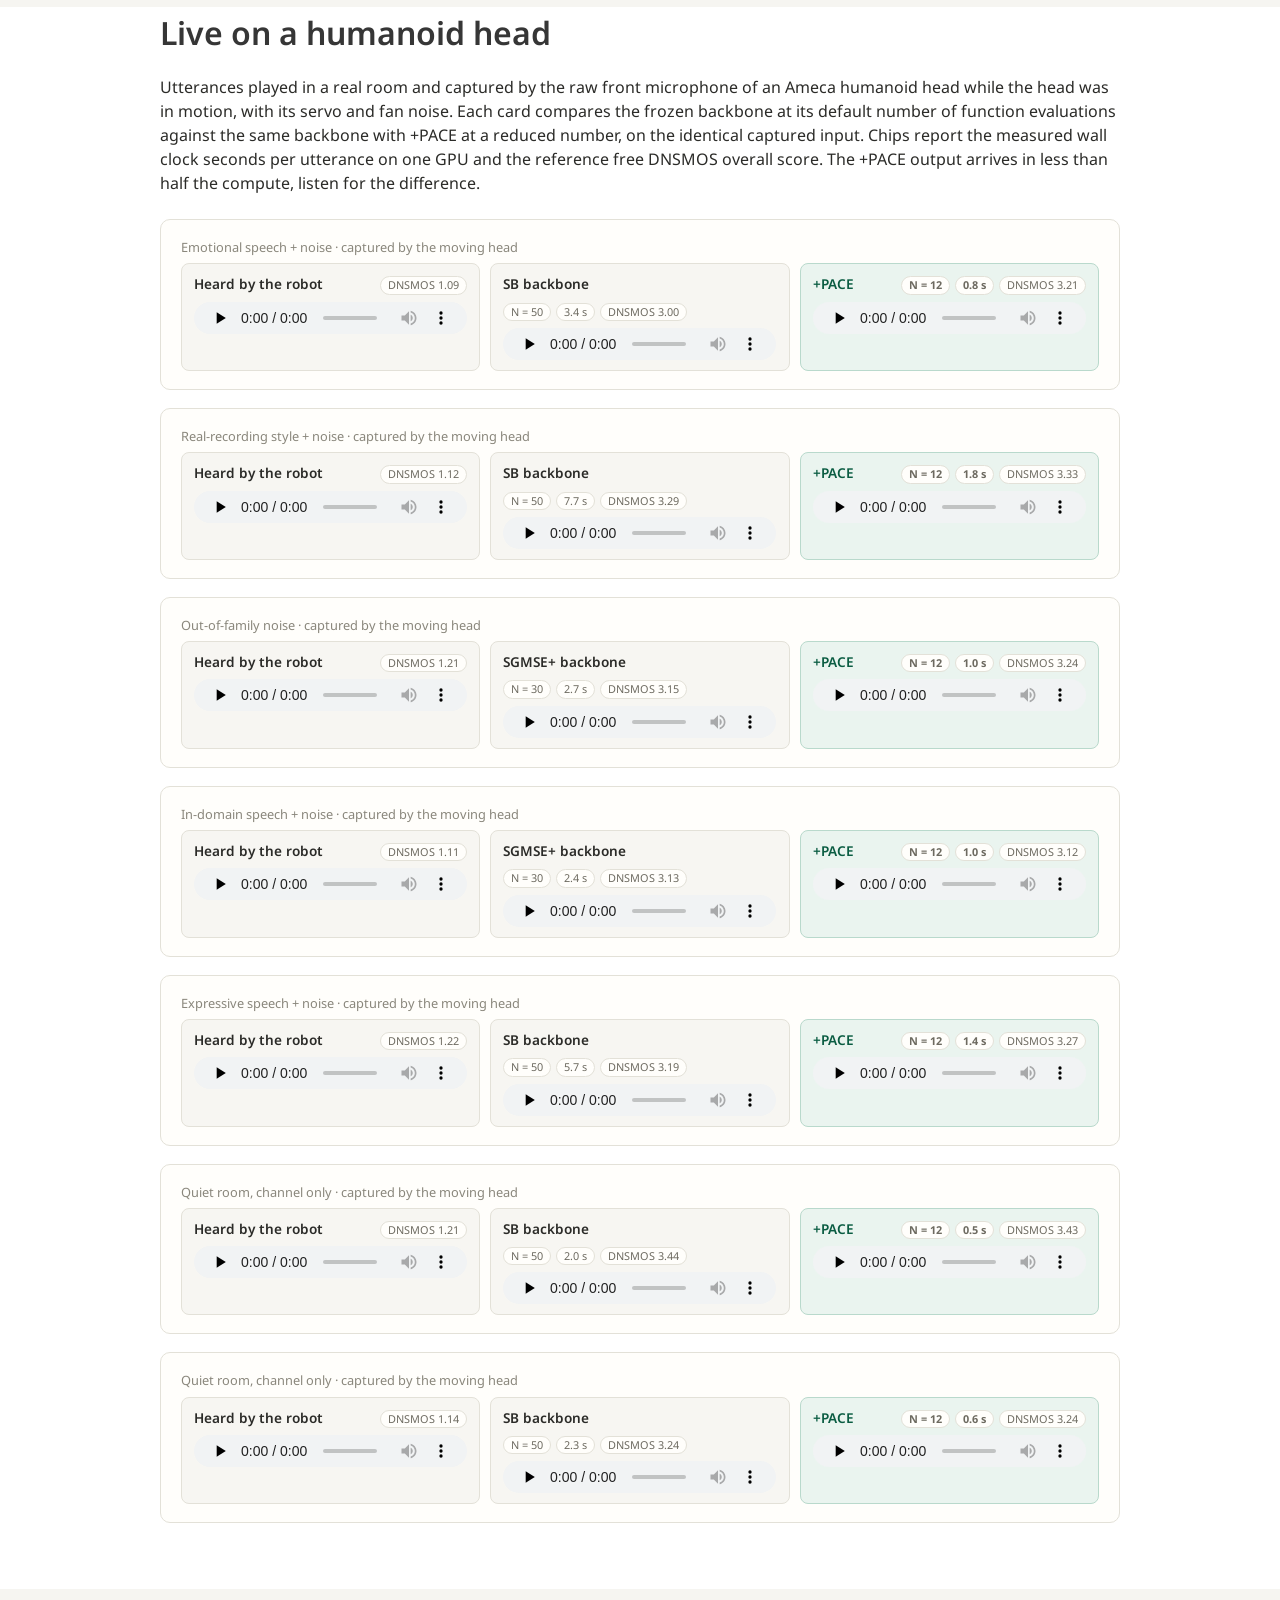
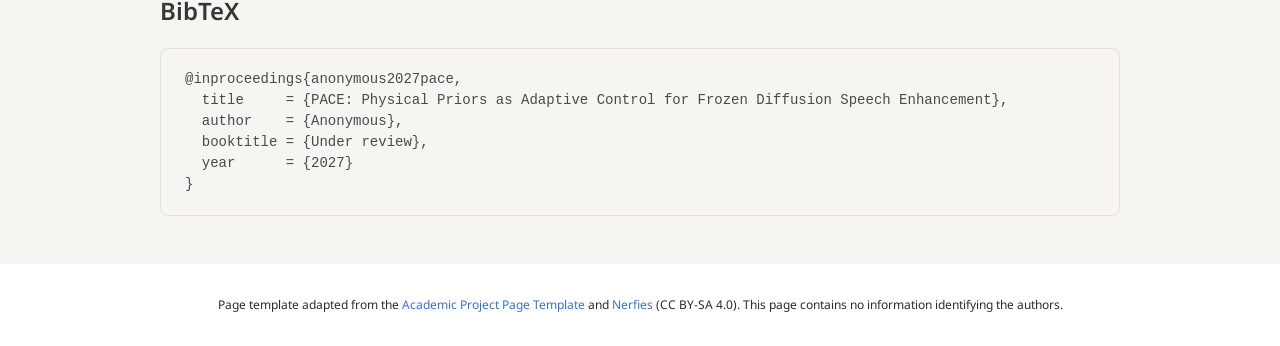
==== commit 0905edf3: "Pivot showcase to efficiency: robot-only demo, seven triples with measured per-utterance seconds and" ====
--- a/index.html
+++ b/index.html
@@ -20,7 +20,7 @@
             <span class="link-block"><a class="external-link button is-dark is-rounded is-small" href="#" aria-disabled="true">&#128196;&nbsp;Paper (soon)</a></span>
             <span class="link-block"><a class="external-link button is-dark is-rounded is-small" href="#" aria-disabled="true">&#128187;&nbsp;Code (soon)</a></span>
             <span class="link-block"><a class="external-link button is-dark is-rounded is-small" href="#" aria-disabled="true">&#128451;&nbsp;LSM &amp; ESM benchmarks (soon)</a></span>
-            <span class="link-block"><a class="external-link button is-primary is-rounded is-small" href="#samples">&#128266;&nbsp;Listening examples</a></span>
+            <span class="link-block"><a class="external-link button is-primary is-rounded is-small" href="#humanoid">&#128266;&nbsp;Robot listening demo</a></span>
           </div>
         </div>
       </div>
@@ -67,153 +67,68 @@
   </div>
 </section>
 
-<section class="section pt-2" id="samples">
-  <div class="container is-max-desktop">
-    <h2 class="title is-3">Listening examples</h2>
-    <p class="content">Fifteen utterances, three per benchmark. Each card plays the noisy input, the frozen backbone at its default NFE, the same backbone with +PACE at a reduced NFE, and the clean reference. Examples are selected where +PACE improves both PESQ against the clean reference and non intrusive perceptual scores (UTMOS, DNSMOS OVRL) over the backbone. Starting a clip pauses the others. Clips are 16 kHz mono.</p>
-    <div class="benchgroup"><h3 class="title is-4">VoiceBank-DEMAND <span class="benchtag">In domain</span></h3>
-<p class="benchdesc">The corpus every backbone was trained on.</p><div class="samplecard"><div class="samplemeta"><span class="fname">p257_196.wav</span><span class="pairinfo">FlowSE at 5 steps &rarr; +PACE at 4 steps</span></div>
-<blockquote class="transcript">The album was widely expected to be a commercial disaster.</blockquote>
-<div class="vgrid"><div class="variant"><div class="vhead"><span class="vlabel">Noisy input</span><span class="chips"><span class='mchip'>PESQ 2.25</span></span></div>
-<audio controls preload="none" src="audio/vbd1_noisy.wav"></audio></div><div class="variant"><div class="vhead"><span class="vlabel">FlowSE backbone &middot; N = 5</span><span class="chips"><span class='mchip'>PESQ 2.31</span><span class='mchip'>UTMOS 3.67</span><span class='mchip'>DNSMOS 3.14</span></span></div>
-<audio controls preload="none" src="audio/vbd1_backbone.wav"></audio></div><div class="variant v-pace"><div class="vhead"><span class="vlabel">+PACE &middot; N = 4</span><span class="chips"><span class='mchip'>PESQ 3.87</span><span class='mchip'>UTMOS 3.74</span><span class='mchip'>DNSMOS 3.23</span></span></div>
-<audio controls preload="none" src="audio/vbd1_pace.wav"></audio></div><div class="variant v-clean"><div class="vhead"><span class="vlabel">Clean reference</span><span class="chips"></span></div>
-<audio controls preload="none" src="audio/vbd1_clean.wav"></audio></div></div></div><div class="samplecard"><div class="samplemeta"><span class="fname">p232_369.wav</span><span class="pairinfo">SB at 50 steps &rarr; +PACE at 6 steps</span></div>
-<blockquote class="transcript">To do so, he reckons that a good opening result is essential.</blockquote>
-<div class="vgrid"><div class="variant"><div class="vhead"><span class="vlabel">Noisy input</span><span class="chips"><span class='mchip'>PESQ 1.32</span></span></div>
-<audio controls preload="none" src="audio/vbd2_noisy.wav"></audio></div><div class="variant"><div class="vhead"><span class="vlabel">SB backbone &middot; N = 50</span><span class="chips"><span class='mchip'>PESQ 2.94</span><span class='mchip'>UTMOS 3.68</span><span class='mchip'>DNSMOS 2.93</span></span></div>
-<audio controls preload="none" src="audio/vbd2_backbone.wav"></audio></div><div class="variant v-pace"><div class="vhead"><span class="vlabel">+PACE &middot; N = 6</span><span class="chips"><span class='mchip'>PESQ 3.20</span><span class='mchip'>UTMOS 4.00</span><span class='mchip'>DNSMOS 3.16</span></span></div>
-<audio controls preload="none" src="audio/vbd2_pace.wav"></audio></div><div class="variant v-clean"><div class="vhead"><span class="vlabel">Clean reference</span><span class="chips"></span></div>
-<audio controls preload="none" src="audio/vbd2_clean.wav"></audio></div></div></div><div class="samplecard"><div class="samplemeta"><span class="fname">p257_319.wav</span><span class="pairinfo">SGMSE+ at 30 steps &rarr; +PACE at 20 steps</span></div>
-<blockquote class="transcript">You can see it on the training ground and around the hotel.</blockquote>
-<div class="vgrid"><div class="variant"><div class="vhead"><span class="vlabel">Noisy input</span><span class="chips"><span class='mchip'>PESQ 1.24</span></span></div>
-<audio controls preload="none" src="audio/vbd3_noisy.wav"></audio></div><div class="variant"><div class="vhead"><span class="vlabel">SGMSE+ backbone &middot; N = 30</span><span class="chips"><span class='mchip'>PESQ 1.53</span><span class='mchip'>UTMOS 3.89</span><span class='mchip'>DNSMOS 3.45</span></span></div>
-<audio controls preload="none" src="audio/vbd3_backbone.wav"></audio></div><div class="variant v-pace"><div class="vhead"><span class="vlabel">+PACE &middot; N = 20</span><span class="chips"><span class='mchip'>PESQ 3.19</span><span class='mchip'>UTMOS 4.12</span><span class='mchip'>DNSMOS 3.36</span></span></div>
-<audio controls preload="none" src="audio/vbd3_pace.wav"></audio></div><div class="variant v-clean"><div class="vhead"><span class="vlabel">Clean reference</span><span class="chips"></span></div>
-<audio controls preload="none" src="audio/vbd3_clean.wav"></audio></div></div></div></div><div class="benchgroup"><h3 class="title is-4">DNS no-reverb <span class="benchtag">Within-family noise shift</span></h3>
-<p class="benchdesc">Unseen recordings, familiar noise types.</p><div class="samplecard"><div class="samplemeta"><span class="fname">clnsp250_vacuum_388017_2_snr6_tl-20_fileid_231.wav</span><span class="pairinfo">SGMSE+ at 30 steps &rarr; +PACE at 15 steps</span></div>
-<blockquote class="transcript">in the audience and make guilty faces? He may try to phone us. Here&#x27;s where luck would  normally step in. Within this framework, what followed was strained. Even macabre.</blockquote>
-<div class="vgrid"><div class="variant"><div class="vhead"><span class="vlabel">Noisy input</span><span class="chips"><span class='mchip'>PESQ 1.27</span></span></div>
-<audio controls preload="none" src="audio/dns1_noisy.wav"></audio></div><div class="variant"><div class="vhead"><span class="vlabel">SGMSE+ backbone &middot; N = 30</span><span class="chips"><span class='mchip'>PESQ 2.20</span><span class='mchip'>UTMOS 3.66</span><span class='mchip'>DNSMOS 3.41</span></span></div>
-<audio controls preload="none" src="audio/dns1_backbone.wav"></audio></div><div class="variant v-pace"><div class="vhead"><span class="vlabel">+PACE &middot; N = 15</span><span class="chips"><span class='mchip'>PESQ 2.76</span><span class='mchip'>UTMOS 4.07</span><span class='mchip'>DNSMOS 3.37</span></span></div>
-<audio controls preload="none" src="audio/dns1_pace.wav"></audio></div><div class="variant v-clean"><div class="vhead"><span class="vlabel">Clean reference</span><span class="chips"></span></div>
-<audio controls preload="none" src="audio/dns1_clean.wav"></audio></div></div></div><div class="samplecard"><div class="samplemeta"><span class="fname">clnsp91_washer_400403_3_snr11_tl-30_fileid_228.wav</span><span class="pairinfo">SGMSE+ at 30 steps &rarr; +PACE at 15 steps</span></div>
-<blockquote class="transcript">The National Historical Survey found seismic activity.  Corey attacked the project with extra determination.  You always come up with pathological examples.  Put the butcher block table in the garage.</blockquote>
-<div class="vgrid"><div class="variant"><div class="vhead"><span class="vlabel">Noisy input</span><span class="chips"><span class='mchip'>PESQ 2.16</span></span></div>
-<audio controls preload="none" src="audio/dns2_noisy.wav"></audio></div><div class="variant"><div class="vhead"><span class="vlabel">SGMSE+ backbone &middot; N = 30</span><span class="chips"><span class='mchip'>PESQ 2.30</span><span class='mchip'>UTMOS 4.05</span><span class='mchip'>DNSMOS 3.37</span></span></div>
-<audio controls preload="none" src="audio/dns2_backbone.wav"></audio></div><div class="variant v-pace"><div class="vhead"><span class="vlabel">+PACE &middot; N = 15</span><span class="chips"><span class='mchip'>PESQ 2.68</span><span class='mchip'>UTMOS 4.26</span><span class='mchip'>DNSMOS 3.46</span></span></div>
-<audio controls preload="none" src="audio/dns2_pace.wav"></audio></div><div class="variant v-clean"><div class="vhead"><span class="vlabel">Clean reference</span><span class="chips"></span></div>
-<audio controls preload="none" src="audio/dns2_clean.wav"></audio></div></div></div><div class="samplecard"><div class="samplemeta"><span class="fname">clnsp176_chair_154380_0_snr19_tl-32_fileid_35.wav</span><span class="pairinfo">StoRM at 30 steps &rarr; +PACE at 20 steps</span></div>
-<blockquote class="transcript">had a tiny envelope tied to its wrist.  Diversity of perception, yes.  Diversity of fact, yes.  To some extent, predispositions.</blockquote>
-<div class="vgrid"><div class="variant"><div class="vhead"><span class="vlabel">Noisy input</span><span class="chips"><span class='mchip'>PESQ 2.15</span></span></div>
-<audio controls preload="none" src="audio/dns3_noisy.wav"></audio></div><div class="variant"><div class="vhead"><span class="vlabel">StoRM backbone &middot; N = 30</span><span class="chips"><span class='mchip'>PESQ 2.36</span><span class='mchip'>UTMOS 3.86</span><span class='mchip'>DNSMOS 3.34</span></span></div>
-<audio controls preload="none" src="audio/dns3_backbone.wav"></audio></div><div class="variant v-pace"><div class="vhead"><span class="vlabel">+PACE &middot; N = 20</span><span class="chips"><span class='mchip'>PESQ 2.59</span><span class='mchip'>UTMOS 3.96</span><span class='mchip'>DNSMOS 3.33</span></span></div>
-<audio controls preload="none" src="audio/dns3_pace.wav"></audio></div><div class="variant v-clean"><div class="vhead"><span class="vlabel">Clean reference</span><span class="chips"></span></div>
-<audio controls preload="none" src="audio/dns3_clean.wav"></audio></div></div></div></div><div class="benchgroup"><h3 class="title is-4">LSM (LibriSpeech + MUSAN) <span class="benchtag">Out-of-family noise shift</span></h3>
-<p class="benchdesc">Noise classes the training corpus never contained.</p><div class="samplecard"><div class="samplemeta"><span class="fname">lsm_0088_snr2.5.wav</span><span class="pairinfo">SGMSE+ at 30 steps &rarr; +PACE at 12 steps</span></div>
-<blockquote class="transcript">Thus, it is that the honor of three is saved, our country, our masters, and our own.</blockquote>
-<div class="vgrid"><div class="variant"><div class="vhead"><span class="vlabel">Noisy input</span><span class="chips"><span class='mchip'>PESQ 1.94</span></span></div>
-<audio controls preload="none" src="audio/lsm1_noisy.wav"></audio></div><div class="variant"><div class="vhead"><span class="vlabel">SGMSE+ backbone &middot; N = 30</span><span class="chips"><span class='mchip'>PESQ 1.81</span><span class='mchip'>UTMOS 2.36</span><span class='mchip'>DNSMOS 2.62</span></span></div>
-<audio controls preload="none" src="audio/lsm1_backbone.wav"></audio></div><div class="variant v-pace"><div class="vhead"><span class="vlabel">+PACE &middot; N = 12</span><span class="chips"><span class='mchip'>PESQ 2.73</span><span class='mchip'>UTMOS 3.18</span><span class='mchip'>DNSMOS 3.12</span></span></div>
-<audio controls preload="none" src="audio/lsm1_pace.wav"></audio></div><div class="variant v-clean"><div class="vhead"><span class="vlabel">Clean reference</span><span class="chips"></span></div>
-<audio controls preload="none" src="audio/lsm1_clean.wav"></audio></div></div></div><div class="samplecard"><div class="samplemeta"><span class="fname">lsm_0274_snr12.5.wav</span><span class="pairinfo">SGMSE+ at 30 steps &rarr; +PACE at 12 steps</span></div>
-<blockquote class="transcript">She poured into the dish a quantity from each of these bottles.</blockquote>
-<div class="vgrid"><div class="variant"><div class="vhead"><span class="vlabel">Noisy input</span><span class="chips"><span class='mchip'>PESQ 1.73</span></span></div>
-<audio controls preload="none" src="audio/lsm2_noisy.wav"></audio></div><div class="variant"><div class="vhead"><span class="vlabel">SGMSE+ backbone &middot; N = 30</span><span class="chips"><span class='mchip'>PESQ 3.34</span><span class='mchip'>UTMOS 4.20</span><span class='mchip'>DNSMOS 3.01</span></span></div>
-<audio controls preload="none" src="audio/lsm2_backbone.wav"></audio></div><div class="variant v-pace"><div class="vhead"><span class="vlabel">+PACE &middot; N = 12</span><span class="chips"><span class='mchip'>PESQ 3.85</span><span class='mchip'>UTMOS 4.39</span><span class='mchip'>DNSMOS 3.32</span></span></div>
-<audio controls preload="none" src="audio/lsm2_pace.wav"></audio></div><div class="variant v-clean"><div class="vhead"><span class="vlabel">Clean reference</span><span class="chips"></span></div>
-<audio controls preload="none" src="audio/lsm2_clean.wav"></audio></div></div></div><div class="samplecard"><div class="samplemeta"><span class="fname">lsm_0031_snr17.5.wav</span><span class="pairinfo">SB at 50 steps &rarr; +PACE at 6 steps</span></div>
-<blockquote class="transcript">A voice from beyond the world was calling.</blockquote>
-<div class="vgrid"><div class="variant"><div class="vhead"><span class="vlabel">Noisy input</span><span class="chips"><span class='mchip'>PESQ 2.01</span></span></div>
-<audio controls preload="none" src="audio/lsm3_noisy.wav"></audio></div><div class="variant"><div class="vhead"><span class="vlabel">SB backbone &middot; N = 50</span><span class="chips"><span class='mchip'>PESQ 2.59</span><span class='mchip'>UTMOS 4.35</span><span class='mchip'>DNSMOS 3.39</span></span></div>
-<audio controls preload="none" src="audio/lsm3_backbone.wav"></audio></div><div class="variant v-pace"><div class="vhead"><span class="vlabel">+PACE &middot; N = 6</span><span class="chips"><span class='mchip'>PESQ 3.53</span><span class='mchip'>UTMOS 4.27</span><span class='mchip'>DNSMOS 3.43</span></span></div>
-<audio controls preload="none" src="audio/lsm3_pace.wav"></audio></div><div class="variant v-clean"><div class="vhead"><span class="vlabel">Clean reference</span><span class="chips"></span></div>
-<audio controls preload="none" src="audio/lsm3_clean.wav"></audio></div></div></div></div><div class="benchgroup"><h3 class="title is-4">ESM (EARS + MUSAN) <span class="benchtag">Speech shift</span></h3>
-<p class="benchdesc">Expressive and emotional speaking styles.</p><div class="samplecard"><div class="samplemeta"><span class="fname">esm_0188_snr2.5.wav</span><span class="pairinfo">SB at 50 steps &rarr; +PACE at 12 steps</span></div>
-<blockquote class="transcript">I&#x27;m sorry I did that to you. I really didn&#x27;t mean to hurt you. I feel horrible that that happened to you.</blockquote>
-<div class="vgrid"><div class="variant"><div class="vhead"><span class="vlabel">Noisy input</span><span class="chips"><span class='mchip'>PESQ 1.73</span></span></div>
-<audio controls preload="none" src="audio/esm1_noisy.wav"></audio></div><div class="variant"><div class="vhead"><span class="vlabel">SB backbone &middot; N = 50</span><span class="chips"><span class='mchip'>PESQ 1.72</span><span class='mchip'>UTMOS 2.40</span><span class='mchip'>DNSMOS 1.87</span></span></div>
-<audio controls preload="none" src="audio/esm1_backbone.wav"></audio></div><div class="variant v-pace"><div class="vhead"><span class="vlabel">+PACE &middot; N = 12</span><span class="chips"><span class='mchip'>PESQ 2.79</span><span class='mchip'>UTMOS 2.97</span><span class='mchip'>DNSMOS 2.69</span></span></div>
-<audio controls preload="none" src="audio/esm1_pace.wav"></audio></div><div class="variant v-clean"><div class="vhead"><span class="vlabel">Clean reference</span><span class="chips"></span></div>
-<audio controls preload="none" src="audio/esm1_clean.wav"></audio></div></div></div><div class="samplecard"><div class="samplemeta"><span class="fname">esm_0296_snr2.5.wav</span><span class="pairinfo">SB at 50 steps &rarr; +PACE at 12 steps</span></div>
-<blockquote class="transcript">Since then, physicists have found that it is not reflection, but refraction by the raindrops which causes the rainbows. Many complicated ideas about the rainbow have been formed.</blockquote>
-<div class="vgrid"><div class="variant"><div class="vhead"><span class="vlabel">Noisy input</span><span class="chips"><span class='mchip'>PESQ 1.41</span></span></div>
-<audio controls preload="none" src="audio/esm2_noisy.wav"></audio></div><div class="variant"><div class="vhead"><span class="vlabel">SB backbone &middot; N = 50</span><span class="chips"><span class='mchip'>PESQ 2.75</span><span class='mchip'>UTMOS 3.53</span><span class='mchip'>DNSMOS 3.27</span></span></div>
-<audio controls preload="none" src="audio/esm2_backbone.wav"></audio></div><div class="variant v-pace"><div class="vhead"><span class="vlabel">+PACE &middot; N = 12</span><span class="chips"><span class='mchip'>PESQ 3.52</span><span class='mchip'>UTMOS 3.77</span><span class='mchip'>DNSMOS 3.31</span></span></div>
-<audio controls preload="none" src="audio/esm2_pace.wav"></audio></div><div class="variant v-clean"><div class="vhead"><span class="vlabel">Clean reference</span><span class="chips"></span></div>
-<audio controls preload="none" src="audio/esm2_clean.wav"></audio></div></div></div><div class="samplecard"><div class="samplemeta"><span class="fname">esm_0126_snr12.5.wav</span><span class="pairinfo">SB at 50 steps &rarr; +PACE at 12 steps</span></div>
-<blockquote class="transcript">That wall in the living room is white. There is one more piece of bread in the pantry. This door closes at 8 p.m. tonight.</blockquote>
-<div class="vgrid"><div class="variant"><div class="vhead"><span class="vlabel">Noisy input</span><span class="chips"><span class='mchip'>PESQ 2.56</span></span></div>
-<audio controls preload="none" src="audio/esm3_noisy.wav"></audio></div><div class="variant"><div class="vhead"><span class="vlabel">SB backbone &middot; N = 50</span><span class="chips"><span class='mchip'>PESQ 3.13</span><span class='mchip'>UTMOS 3.10</span><span class='mchip'>DNSMOS 3.14</span></span></div>
-<audio controls preload="none" src="audio/esm3_backbone.wav"></audio></div><div class="variant v-pace"><div class="vhead"><span class="vlabel">+PACE &middot; N = 12</span><span class="chips"><span class='mchip'>PESQ 3.68</span><span class='mchip'>UTMOS 3.29</span><span class='mchip'>DNSMOS 3.06</span></span></div>
-<audio controls preload="none" src="audio/esm3_pace.wav"></audio></div><div class="variant v-clean"><div class="vhead"><span class="vlabel">Clean reference</span><span class="chips"></span></div>
-<audio controls preload="none" src="audio/esm3_clean.wav"></audio></div></div></div></div><div class="benchgroup"><h3 class="title is-4">EARS-WHAM <span class="benchtag">Recording shift</span></h3>
-<p class="benchdesc">Real microphone and room conditions.</p><div class="samplecard"><div class="samplemeta"><span class="fname">00071_6.1dB.wav</span><span class="pairinfo">SGMSE+ at 30 steps &rarr; +PACE at 20 steps</span></div>
-<blockquote class="transcript">I will not stay here. God, we simply must trust the character. Stay, stay, I will go myself. May one ask what it is for? He rushed to the window and opened the movable pane.</blockquote>
-<div class="vgrid"><div class="variant"><div class="vhead"><span class="vlabel">Noisy input</span><span class="chips"><span class='mchip'>PESQ 1.10</span></span></div>
-<audio controls preload="none" src="audio/ews1_noisy.wav"></audio></div><div class="variant"><div class="vhead"><span class="vlabel">SGMSE+ backbone &middot; N = 30</span><span class="chips"><span class='mchip'>PESQ 1.45</span><span class='mchip'>UTMOS 3.41</span><span class='mchip'>DNSMOS 3.12</span></span></div>
-<audio controls preload="none" src="audio/ews1_backbone.wav"></audio></div><div class="variant v-pace"><div class="vhead"><span class="vlabel">+PACE &middot; N = 20</span><span class="chips"><span class='mchip'>PESQ 2.20</span><span class='mchip'>UTMOS 3.49</span><span class='mchip'>DNSMOS 3.25</span></span></div>
-<audio controls preload="none" src="audio/ews1_pace.wav"></audio></div><div class="variant v-clean"><div class="vhead"><span class="vlabel">Clean reference</span><span class="chips"></span></div>
-<audio controls preload="none" src="audio/ews1_clean.wav"></audio></div></div></div><div class="samplecard"><div class="samplemeta"><span class="fname">00831_17.1dB.wav</span><span class="pairinfo">FlowSE at 5 steps &rarr; +PACE at 3 steps</span></div>
-<blockquote class="transcript">I&#x27;m just sitting here looking at the sunset. This is the most peaceful place that I have been to in a long time. It&#x27;s the air, the cool air, and the sunset, and the sun.</blockquote>
-<div class="vgrid"><div class="variant"><div class="vhead"><span class="vlabel">Noisy input</span><span class="chips"><span class='mchip'>PESQ 1.62</span></span></div>
-<audio controls preload="none" src="audio/ews2_noisy.wav"></audio></div><div class="variant"><div class="vhead"><span class="vlabel">FlowSE backbone &middot; N = 5</span><span class="chips"><span class='mchip'>PESQ 2.20</span><span class='mchip'>UTMOS 3.72</span><span class='mchip'>DNSMOS 2.96</span></span></div>
-<audio controls preload="none" src="audio/ews2_backbone.wav"></audio></div><div class="variant v-pace"><div class="vhead"><span class="vlabel">+PACE &middot; N = 3</span><span class="chips"><span class='mchip'>PESQ 2.84</span><span class='mchip'>UTMOS 3.62</span><span class='mchip'>DNSMOS 3.05</span></span></div>
-<audio controls preload="none" src="audio/ews2_pace.wav"></audio></div><div class="variant v-clean"><div class="vhead"><span class="vlabel">Clean reference</span><span class="chips"></span></div>
-<audio controls preload="none" src="audio/ews2_clean.wav"></audio></div></div></div><div class="samplecard"><div class="samplemeta"><span class="fname">00434_7.9dB.wav</span><span class="pairinfo">SGMSE+ at 30 steps &rarr; +PACE at 20 steps</span></div>
-<blockquote class="transcript">Okay. I usually go to bed around 7.30 or so. I take my clothes and I get a bath and then I come back and I read a book and then I go to sleep.</blockquote>
-<div class="vgrid"><div class="variant"><div class="vhead"><span class="vlabel">Noisy input</span><span class="chips"><span class='mchip'>PESQ 1.13</span></span></div>
-<audio controls preload="none" src="audio/ews3_noisy.wav"></audio></div><div class="variant"><div class="vhead"><span class="vlabel">SGMSE+ backbone &middot; N = 30</span><span class="chips"><span class='mchip'>PESQ 1.97</span><span class='mchip'>UTMOS 3.09</span><span class='mchip'>DNSMOS 3.24</span></span></div>
-<audio controls preload="none" src="audio/ews3_backbone.wav"></audio></div><div class="variant v-pace"><div class="vhead"><span class="vlabel">+PACE &middot; N = 20</span><span class="chips"><span class='mchip'>PESQ 2.33</span><span class='mchip'>UTMOS 3.13</span><span class='mchip'>DNSMOS 3.30</span></span></div>
-<audio controls preload="none" src="audio/ews3_pace.wav"></audio></div><div class="variant v-clean"><div class="vhead"><span class="vlabel">Clean reference</span><span class="chips"></span></div>
-<audio controls preload="none" src="audio/ews3_clean.wav"></audio></div></div></div></div>
-  </div>
-</section>
+
 
 <section class="section pt-2" id="humanoid">
   <div class="container is-max-desktop">
     <h2 class="title is-3">Live on a humanoid head</h2>
-    <p class="content">Three of the utterances above, played back in a real room and captured by the raw front microphone of an Ameca humanoid head while the head was in motion. The clips document the deployment capture chain, real room acoustics, servo and fan noise of the moving head, with no studio processing. Five utterances are shown as triples, what the moving head heard, the frozen backbone at its default NFE, and the same backbone with +PACE at a reduced NFE, all on this real channel, with reference free DNSMOS overall scores on each clip. Quantitative evaluation on this recording channel is outside the scope of the paper.</p>
-    <div><div class="samplecard"><div class="samplemeta"><span class="pairinfo">Emotional speech &middot; captured by the moving head</span></div>
+    <p class="content">Utterances played in a real room and captured by the raw front microphone of an Ameca humanoid head while the head was in motion, with its servo and fan noise. Each card compares the frozen backbone at its default number of function evaluations against the same backbone with +PACE at a reduced number, on the identical captured input. Chips report the measured wall clock seconds per utterance on one GPU and the reference free DNSMOS overall score. The +PACE output arrives in less than half the compute, listen for the difference.</p>
+    <div><div class="samplecard"><div class="samplemeta"><span class="pairinfo">Emotional speech + noise &middot; captured by the moving head</span></div>
 <div class="vgrid">
 <div class="variant"><div class="vhead"><span class="vlabel">Heard by the robot</span><span class="chips"><span class='mchip'>DNSMOS 1.09</span></span></div>
 <audio controls preload="none" src="audio/ameca_esm1_heard.wav"></audio></div>
-<div class="variant"><div class="vhead"><span class="vlabel">SB backbone &middot; N = 50</span><span class="chips"><span class='mchip'>DNSMOS 3.00</span></span></div>
+<div class="variant"><div class="vhead"><span class="vlabel">SB backbone</span><span class="chips"><span class='mchip'>N = 50</span><span class='mchip'>3.4 s</span><span class='mchip'>DNSMOS 3.00</span></span></div>
 <audio controls preload="none" src="audio/ameca_esm1_orig.wav"></audio></div>
-<div class="variant v-pace"><div class="vhead"><span class="vlabel">+PACE &middot; N = 12</span><span class="chips"><span class='mchip'>DNSMOS 3.21</span></span></div>
+<div class="variant v-pace"><div class="vhead"><span class="vlabel">+PACE</span><span class="chips"><span class='mchip'><b>N = 12</b></span><span class='mchip'><b>0.8 s</b></span><span class='mchip'>DNSMOS 3.21</span></span></div>
 <audio controls preload="none" src="audio/ameca_esm1_pace.wav"></audio></div>
-</div></div><div class="samplecard"><div class="samplemeta"><span class="pairinfo">Real-recording style &middot; captured by the moving head</span></div>
+</div></div><div class="samplecard"><div class="samplemeta"><span class="pairinfo">Real-recording style + noise &middot; captured by the moving head</span></div>
 <div class="vgrid">
 <div class="variant"><div class="vhead"><span class="vlabel">Heard by the robot</span><span class="chips"><span class='mchip'>DNSMOS 1.12</span></span></div>
 <audio controls preload="none" src="audio/ameca_ews2_heard.wav"></audio></div>
-<div class="variant"><div class="vhead"><span class="vlabel">SB backbone &middot; N = 50</span><span class="chips"><span class='mchip'>DNSMOS 3.29</span></span></div>
+<div class="variant"><div class="vhead"><span class="vlabel">SB backbone</span><span class="chips"><span class='mchip'>N = 50</span><span class='mchip'>7.7 s</span><span class='mchip'>DNSMOS 3.29</span></span></div>
 <audio controls preload="none" src="audio/ameca_ews2_orig.wav"></audio></div>
-<div class="variant v-pace"><div class="vhead"><span class="vlabel">+PACE &middot; N = 12</span><span class="chips"><span class='mchip'>DNSMOS 3.33</span></span></div>
+<div class="variant v-pace"><div class="vhead"><span class="vlabel">+PACE</span><span class="chips"><span class='mchip'><b>N = 12</b></span><span class='mchip'><b>1.8 s</b></span><span class='mchip'>DNSMOS 3.33</span></span></div>
 <audio controls preload="none" src="audio/ameca_ews2_pace.wav"></audio></div>
 </div></div><div class="samplecard"><div class="samplemeta"><span class="pairinfo">Out-of-family noise &middot; captured by the moving head</span></div>
 <div class="vgrid">
 <div class="variant"><div class="vhead"><span class="vlabel">Heard by the robot</span><span class="chips"><span class='mchip'>DNSMOS 1.21</span></span></div>
 <audio controls preload="none" src="audio/ameca_lsm3_heard.wav"></audio></div>
-<div class="variant"><div class="vhead"><span class="vlabel">SGMSE+ backbone &middot; N = 30</span><span class="chips"><span class='mchip'>DNSMOS 3.15</span></span></div>
+<div class="variant"><div class="vhead"><span class="vlabel">SGMSE+ backbone</span><span class="chips"><span class='mchip'>N = 30</span><span class='mchip'>2.7 s</span><span class='mchip'>DNSMOS 3.15</span></span></div>
 <audio controls preload="none" src="audio/ameca_lsm3_orig.wav"></audio></div>
-<div class="variant v-pace"><div class="vhead"><span class="vlabel">+PACE &middot; N = 12</span><span class="chips"><span class='mchip'>DNSMOS 3.24</span></span></div>
+<div class="variant v-pace"><div class="vhead"><span class="vlabel">+PACE</span><span class="chips"><span class='mchip'><b>N = 12</b></span><span class='mchip'><b>1.0 s</b></span><span class='mchip'>DNSMOS 3.24</span></span></div>
 <audio controls preload="none" src="audio/ameca_lsm3_pace.wav"></audio></div>
-</div></div><div class="samplecard"><div class="samplemeta"><span class="pairinfo">In-domain speech &middot; captured by the moving head</span></div>
+</div></div><div class="samplecard"><div class="samplemeta"><span class="pairinfo">In-domain speech + noise &middot; captured by the moving head</span></div>
 <div class="vgrid">
 <div class="variant"><div class="vhead"><span class="vlabel">Heard by the robot</span><span class="chips"><span class='mchip'>DNSMOS 1.11</span></span></div>
 <audio controls preload="none" src="audio/ameca_vbd3_heard.wav"></audio></div>
-<div class="variant"><div class="vhead"><span class="vlabel">SGMSE+ backbone &middot; N = 30</span><span class="chips"><span class='mchip'>DNSMOS 3.13</span></span></div>
+<div class="variant"><div class="vhead"><span class="vlabel">SGMSE+ backbone</span><span class="chips"><span class='mchip'>N = 30</span><span class='mchip'>2.4 s</span><span class='mchip'>DNSMOS 3.13</span></span></div>
 <audio controls preload="none" src="audio/ameca_vbd3_orig.wav"></audio></div>
-<div class="variant v-pace"><div class="vhead"><span class="vlabel">+PACE &middot; N = 12</span><span class="chips"><span class='mchip'>DNSMOS 3.12</span></span></div>
+<div class="variant v-pace"><div class="vhead"><span class="vlabel">+PACE</span><span class="chips"><span class='mchip'><b>N = 12</b></span><span class='mchip'><b>1.0 s</b></span><span class='mchip'>DNSMOS 3.12</span></span></div>
 <audio controls preload="none" src="audio/ameca_vbd3_pace.wav"></audio></div>
-</div></div><div class="samplecard"><div class="samplemeta"><span class="pairinfo">Expressive speech &middot; captured by the moving head</span></div>
+</div></div><div class="samplecard"><div class="samplemeta"><span class="pairinfo">Expressive speech + noise &middot; captured by the moving head</span></div>
 <div class="vgrid">
 <div class="variant"><div class="vhead"><span class="vlabel">Heard by the robot</span><span class="chips"><span class='mchip'>DNSMOS 1.22</span></span></div>
 <audio controls preload="none" src="audio/ameca_ews3_heard.wav"></audio></div>
-<div class="variant"><div class="vhead"><span class="vlabel">SB backbone &middot; N = 50</span><span class="chips"><span class='mchip'>DNSMOS 3.19</span></span></div>
+<div class="variant"><div class="vhead"><span class="vlabel">SB backbone</span><span class="chips"><span class='mchip'>N = 50</span><span class='mchip'>5.7 s</span><span class='mchip'>DNSMOS 3.19</span></span></div>
 <audio controls preload="none" src="audio/ameca_ews3_orig.wav"></audio></div>
-<div class="variant v-pace"><div class="vhead"><span class="vlabel">+PACE &middot; N = 12</span><span class="chips"><span class='mchip'>DNSMOS 3.27</span></span></div>
+<div class="variant v-pace"><div class="vhead"><span class="vlabel">+PACE</span><span class="chips"><span class='mchip'><b>N = 12</b></span><span class='mchip'><b>1.4 s</b></span><span class='mchip'>DNSMOS 3.27</span></span></div>
 <audio controls preload="none" src="audio/ameca_ews3_pace.wav"></audio></div>
+</div></div><div class="samplecard"><div class="samplemeta"><span class="pairinfo">Quiet room, channel only &middot; captured by the moving head</span></div>
+<div class="vgrid">
+<div class="variant"><div class="vhead"><span class="vlabel">Heard by the robot</span><span class="chips"><span class='mchip'>DNSMOS 1.21</span></span></div>
+<audio controls preload="none" src="audio/ameca_cp_vbd3_heard.wav"></audio></div>
+<div class="variant"><div class="vhead"><span class="vlabel">SB backbone</span><span class="chips"><span class='mchip'>N = 50</span><span class='mchip'>2.0 s</span><span class='mchip'>DNSMOS 3.44</span></span></div>
+<audio controls preload="none" src="audio/ameca_cp_vbd3_orig.wav"></audio></div>
+<div class="variant v-pace"><div class="vhead"><span class="vlabel">+PACE</span><span class="chips"><span class='mchip'><b>N = 12</b></span><span class='mchip'><b>0.5 s</b></span><span class='mchip'>DNSMOS 3.43</span></span></div>
+<audio controls preload="none" src="audio/ameca_cp_vbd3_pace.wav"></audio></div>
+</div></div><div class="samplecard"><div class="samplemeta"><span class="pairinfo">Quiet room, channel only &middot; captured by the moving head</span></div>
+<div class="vgrid">
+<div class="variant"><div class="vhead"><span class="vlabel">Heard by the robot</span><span class="chips"><span class='mchip'>DNSMOS 1.14</span></span></div>
+<audio controls preload="none" src="audio/ameca_cp_lsm2_heard.wav"></audio></div>
+<div class="variant"><div class="vhead"><span class="vlabel">SB backbone</span><span class="chips"><span class='mchip'>N = 50</span><span class='mchip'>2.3 s</span><span class='mchip'>DNSMOS 3.24</span></span></div>
+<audio controls preload="none" src="audio/ameca_cp_lsm2_orig.wav"></audio></div>
+<div class="variant v-pace"><div class="vhead"><span class="vlabel">+PACE</span><span class="chips"><span class='mchip'><b>N = 12</b></span><span class='mchip'><b>0.6 s</b></span><span class='mchip'>DNSMOS 3.24</span></span></div>
+<audio controls preload="none" src="audio/ameca_cp_lsm2_pace.wav"></audio></div>
 </div></div></div>
     <p class="content" style="margin-top:12px"></p>
   </div>
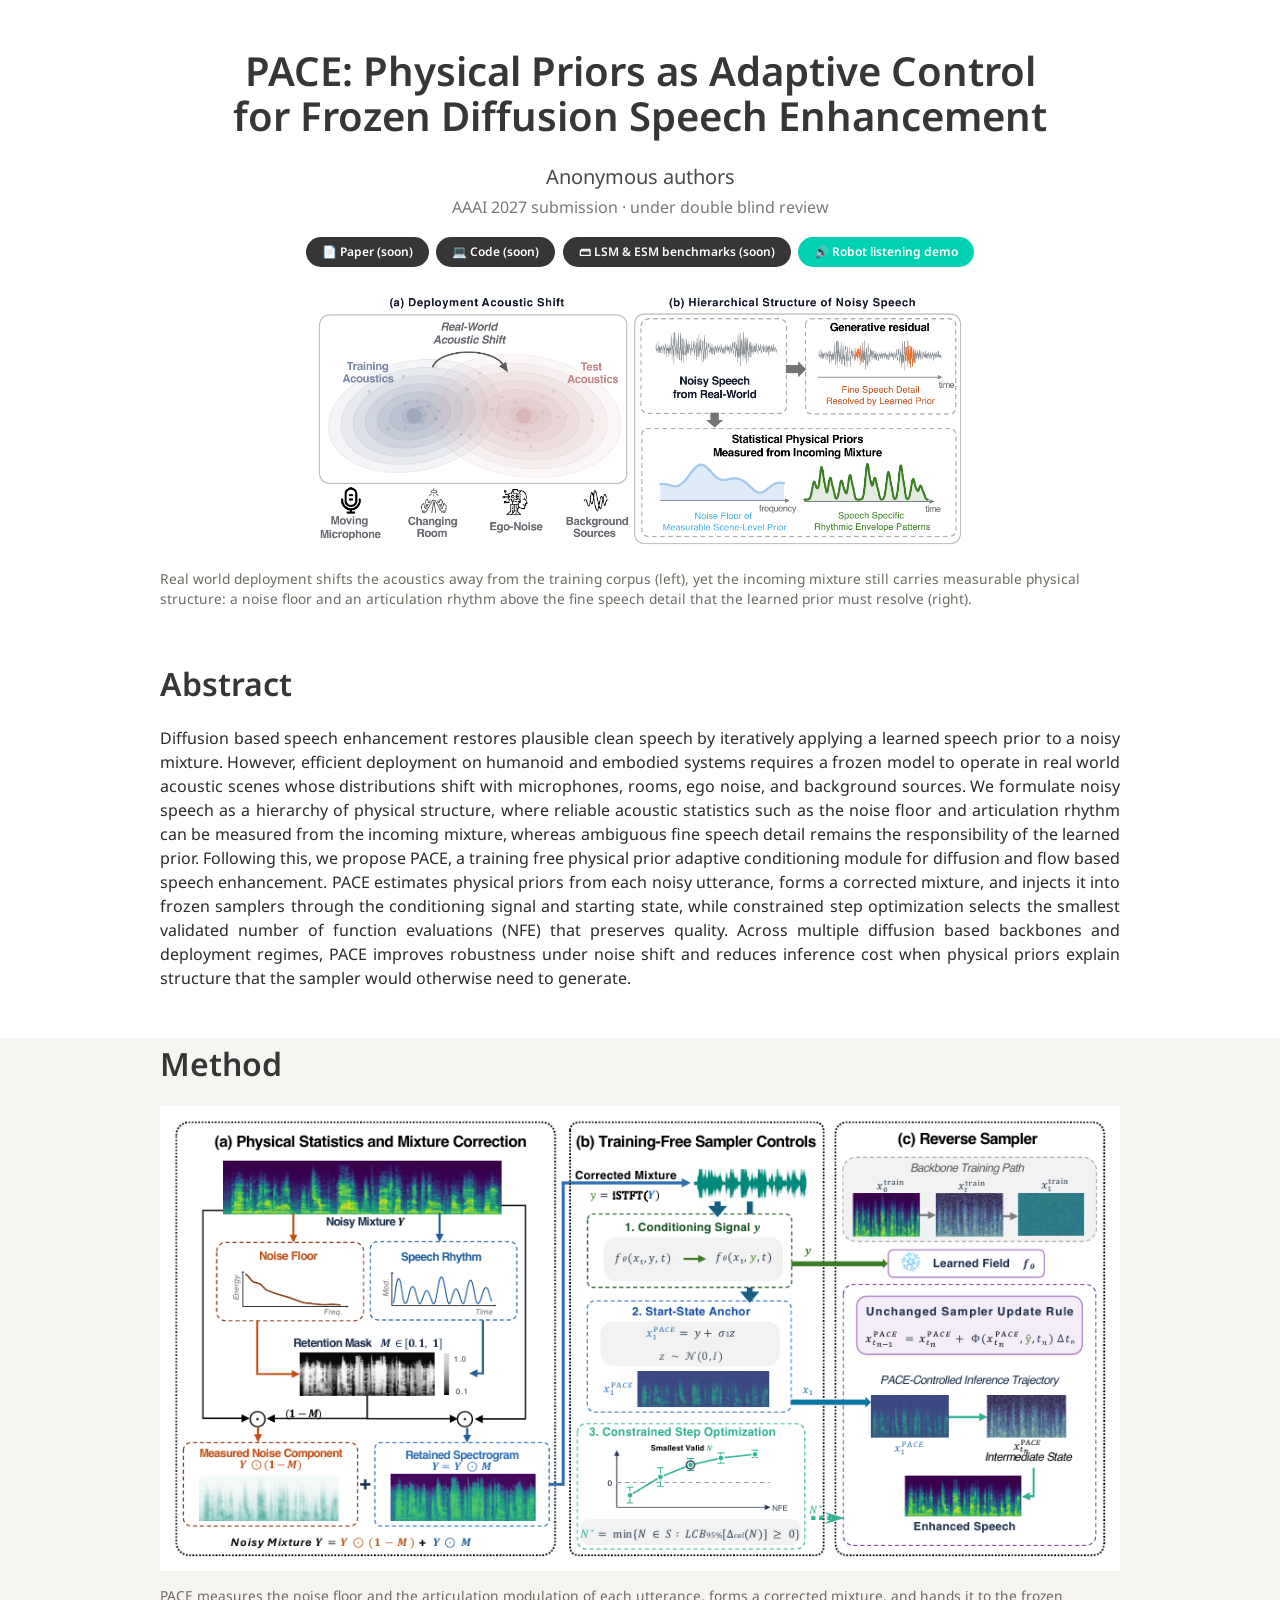
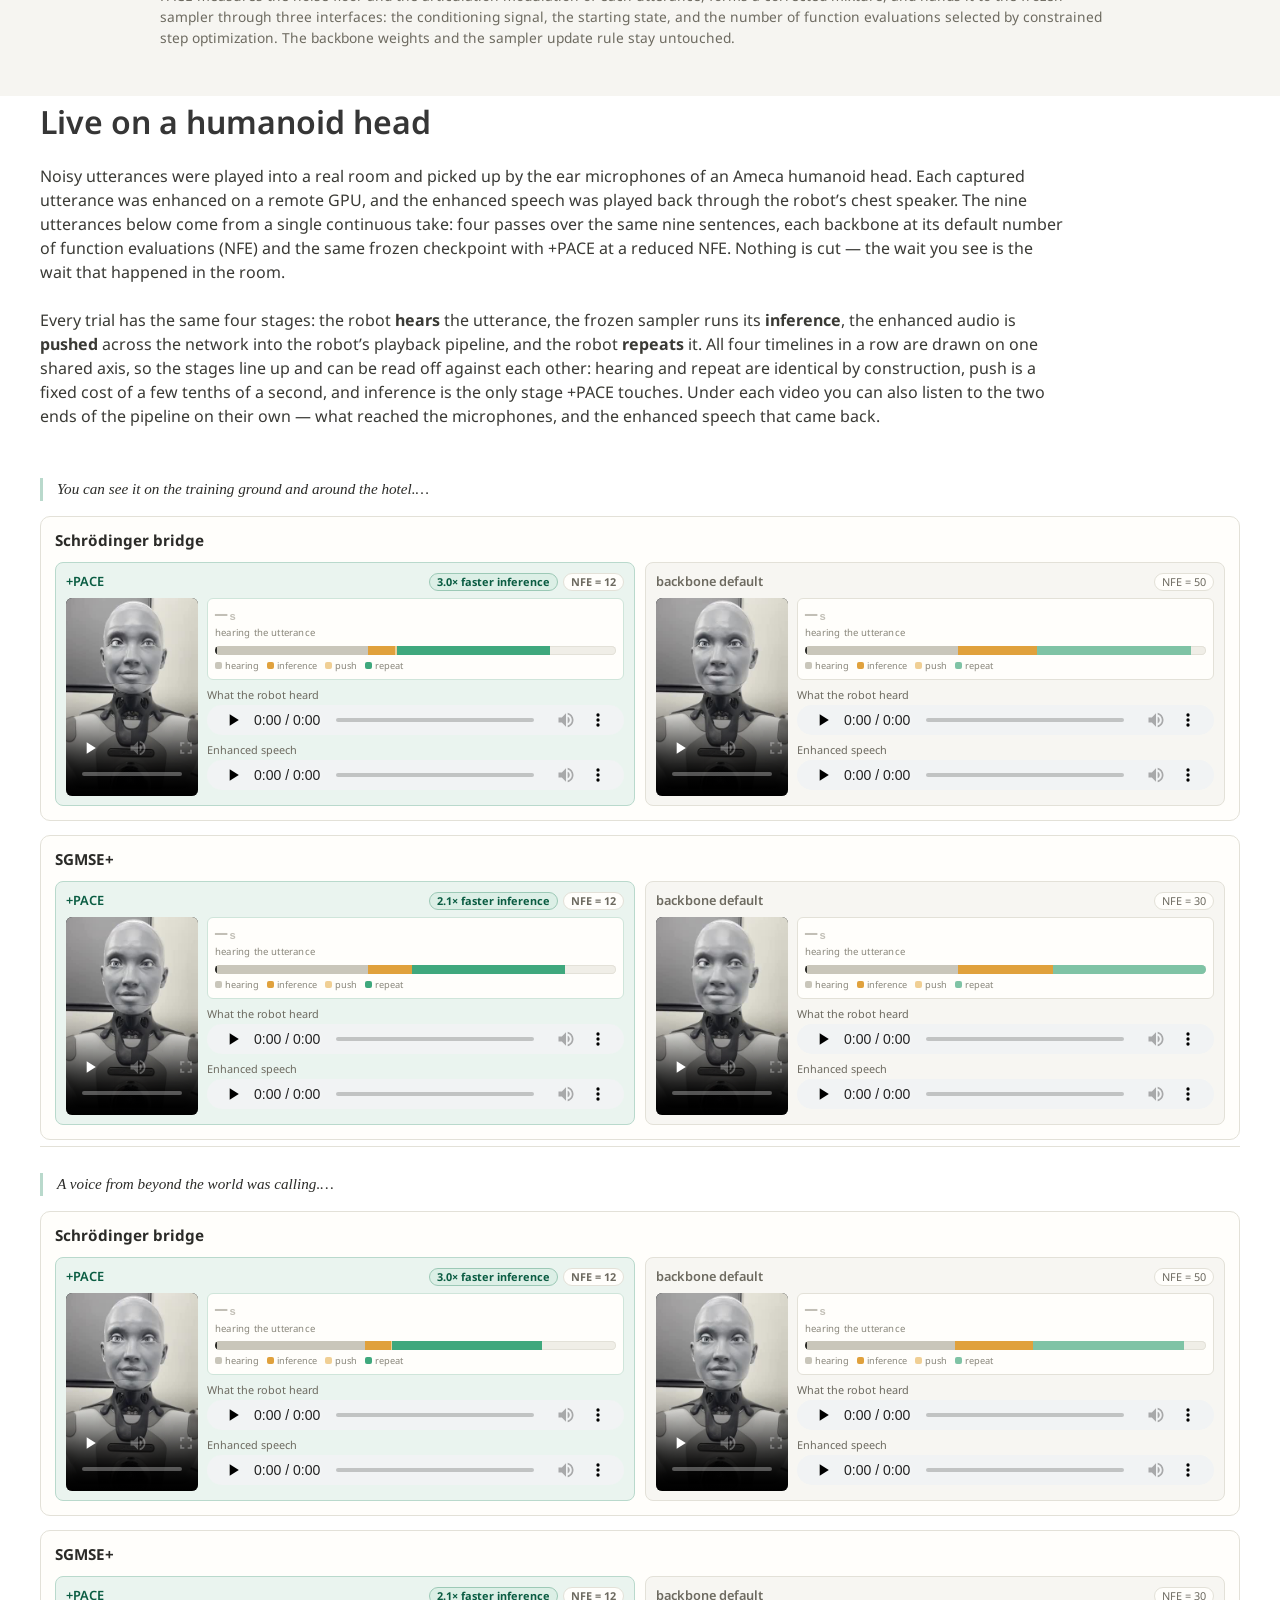
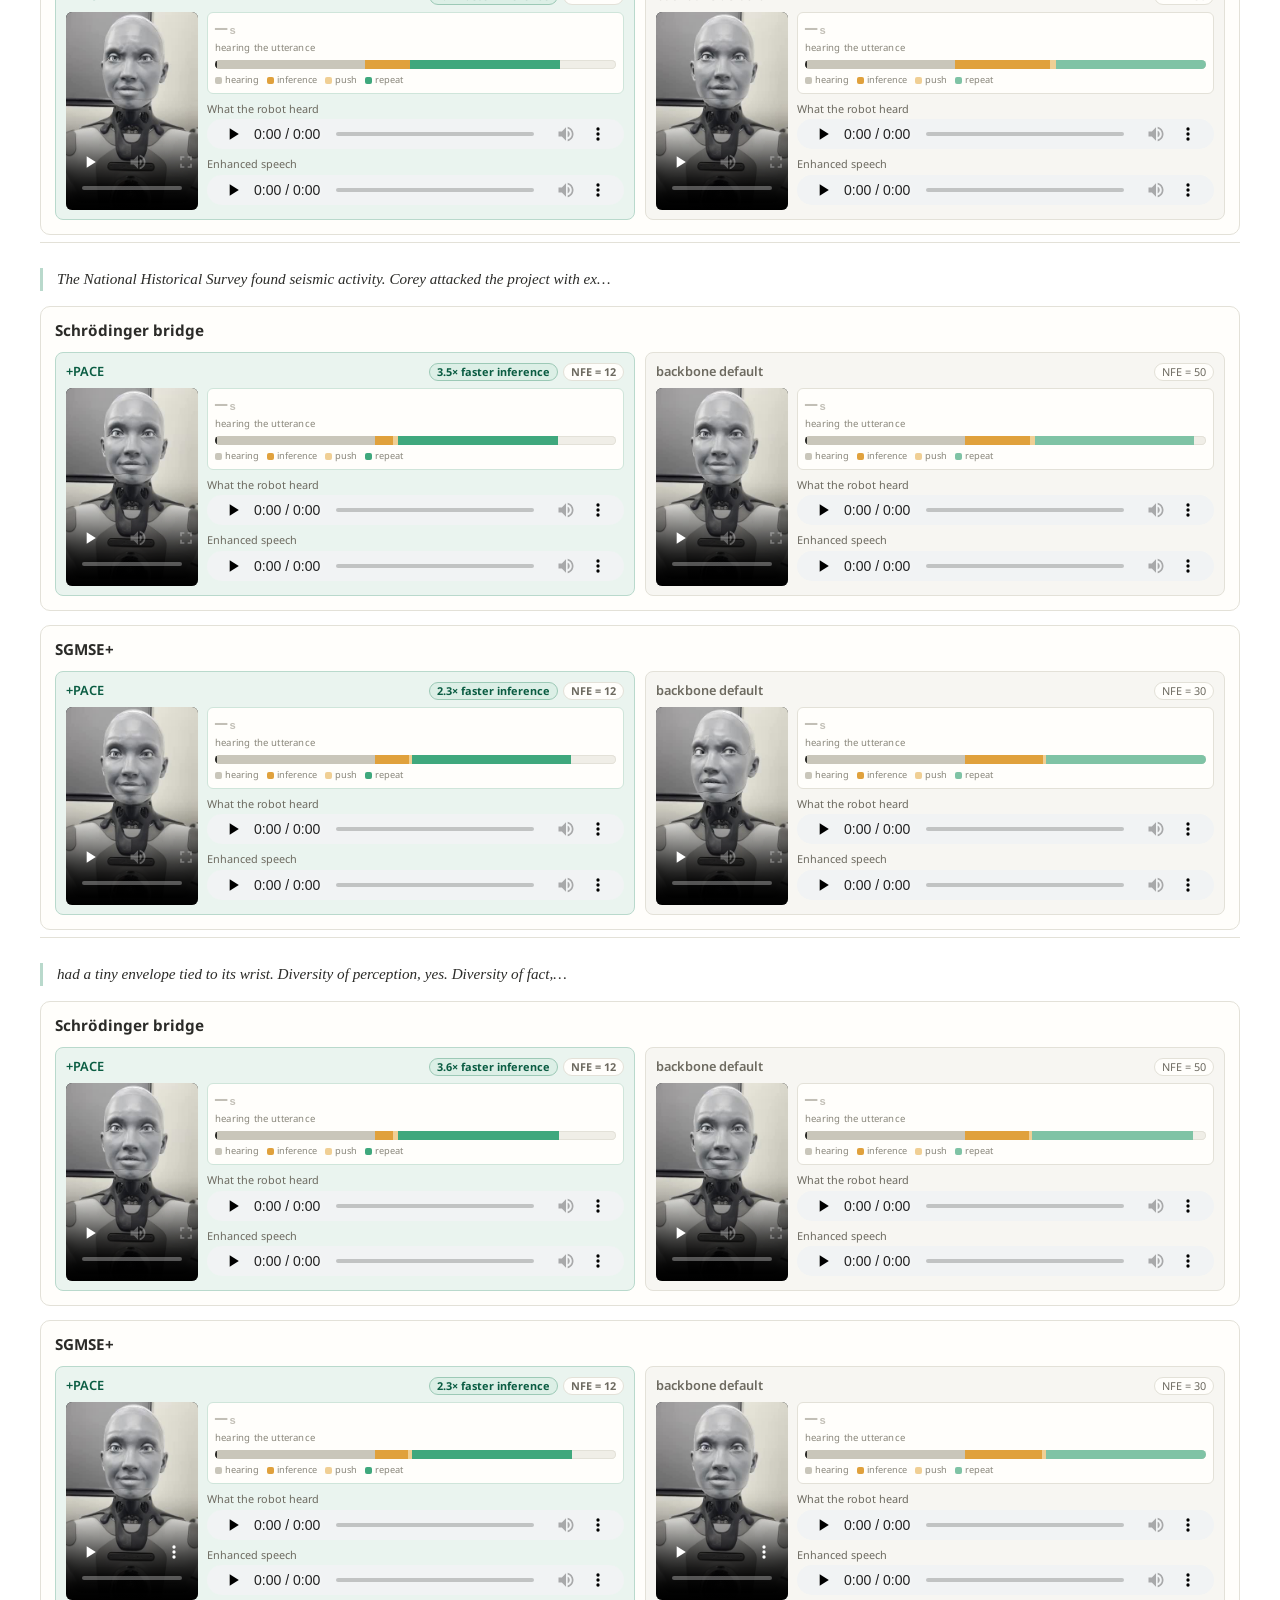
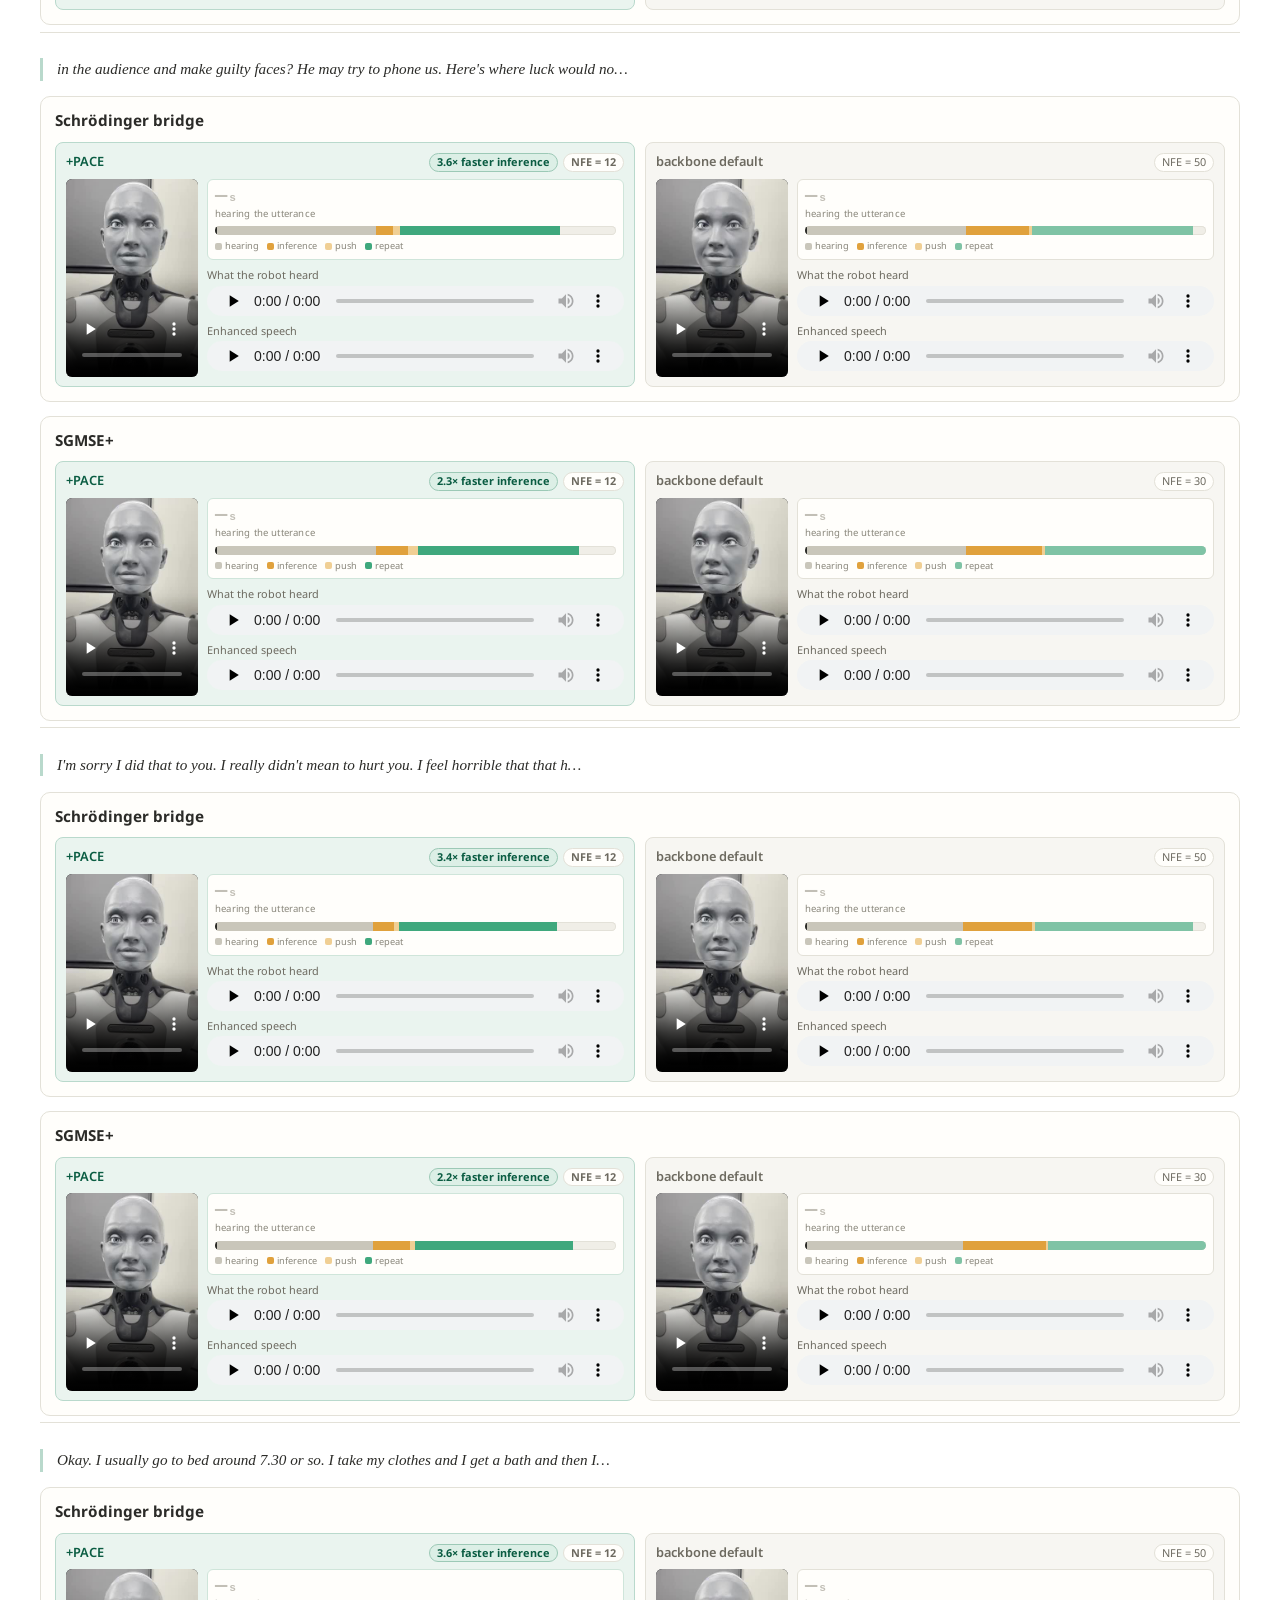
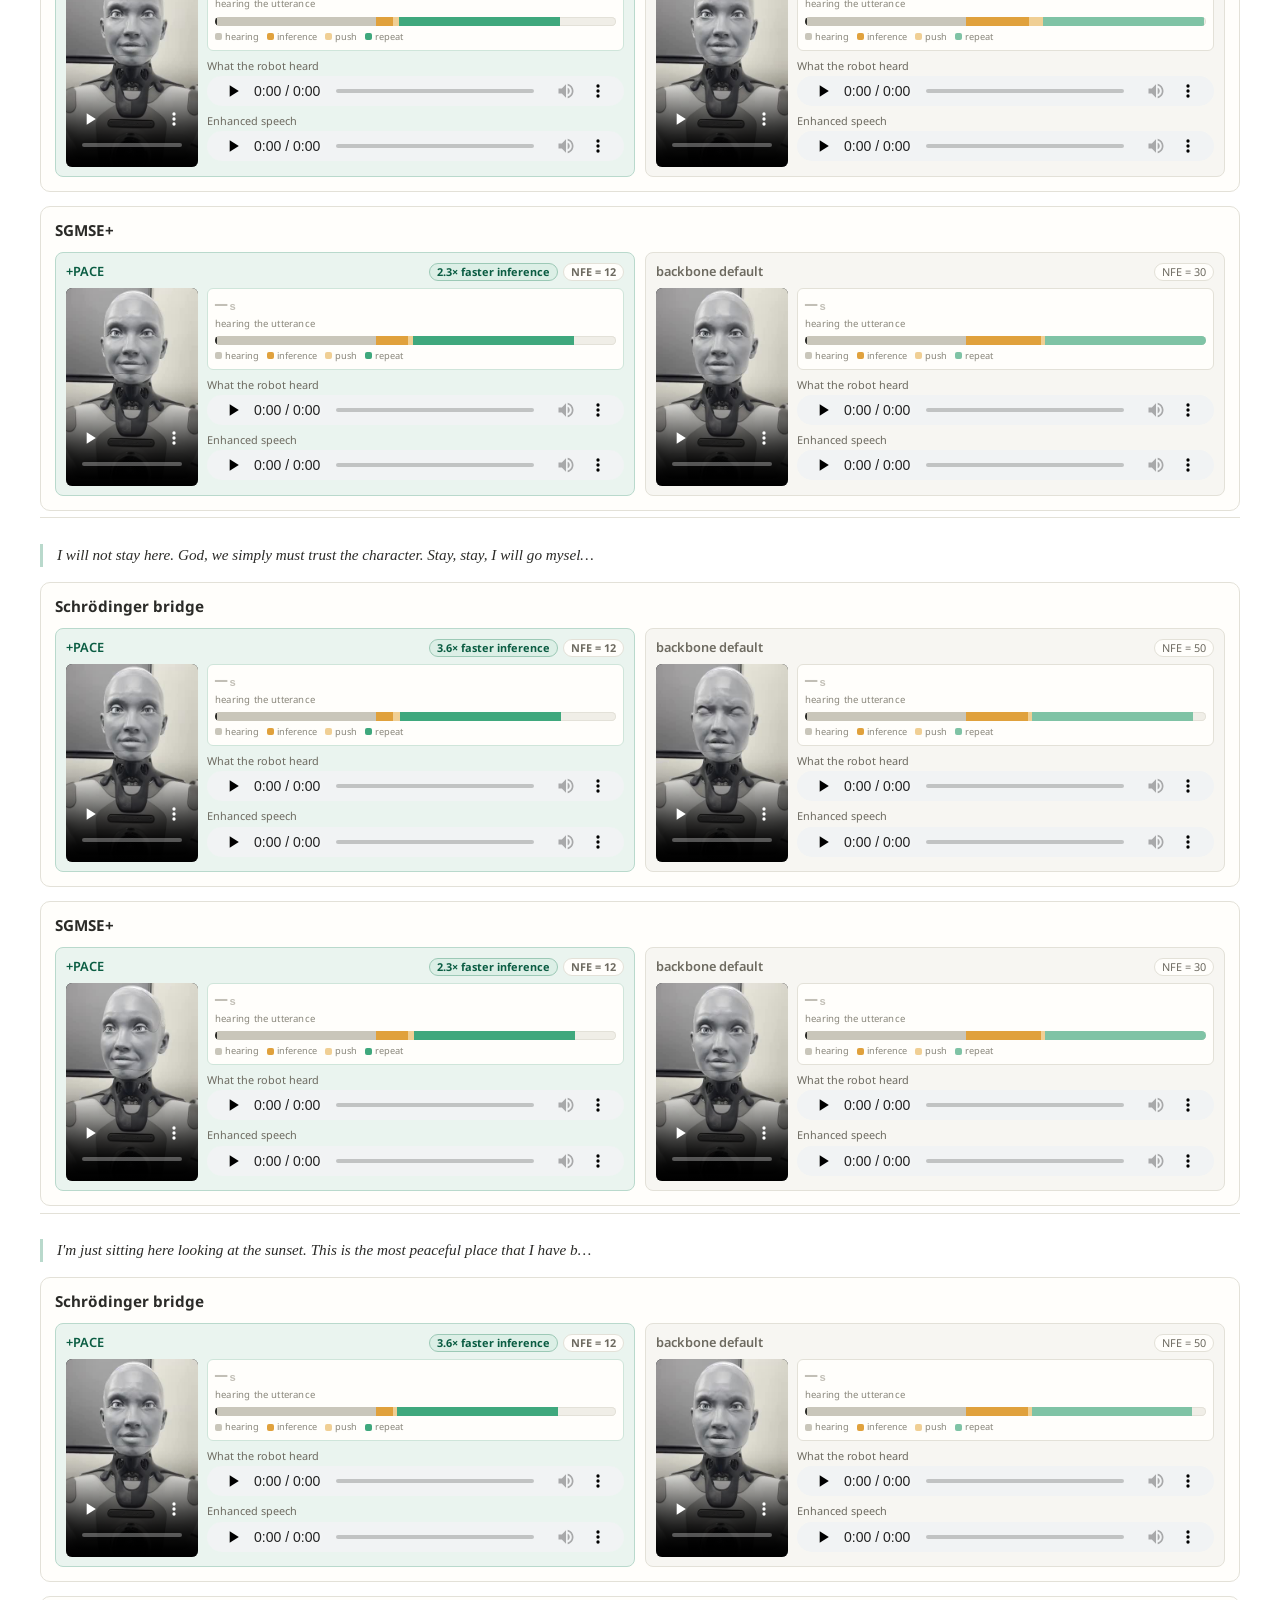
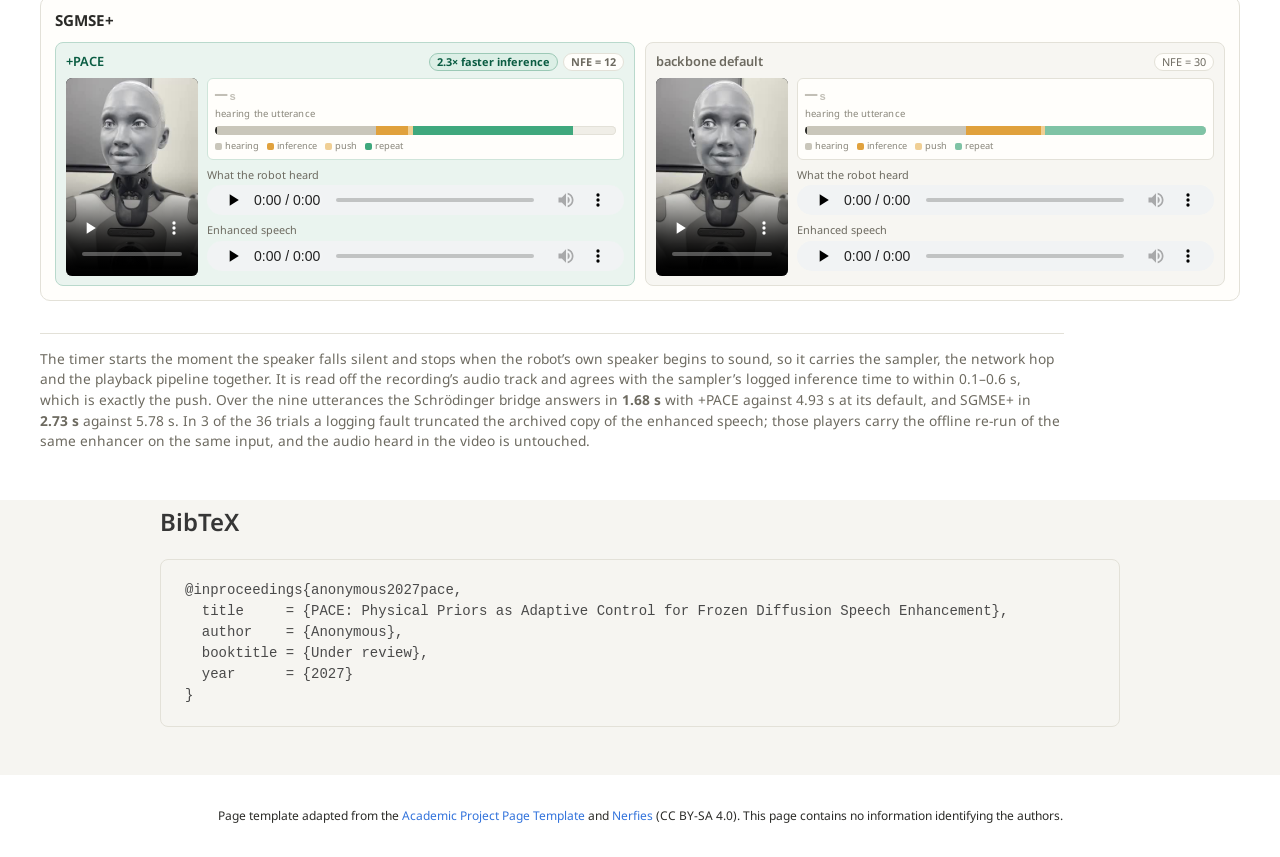
==== commit 3f4d37b3: "Add the robot media the page depends on, plus the efficiency-first layout index.html referenced robo" ====
--- a/index.html
+++ b/index.html
@@ -30,7 +30,7 @@
 
 <section class="section pt-0">
   <div class="container is-max-desktop">
-    <figure class="pagefig"><img src="static/images/teaser.png" alt="Deployment acoustic shift and the hierarchical structure of noisy speech">
+    <figure class="pagefig teaserfig"><img src="static/images/teaser.png" alt="Deployment acoustic shift and the hierarchical structure of noisy speech">
     <figcaption>Real world deployment shifts the acoustics away from the training corpus (left), yet the incoming mixture still carries measurable physical structure: a noise floor and an articulation rhythm above the fine speech detail that the learned prior must resolve (right).</figcaption></figure>
   </div>
 </section>
@@ -50,87 +50,625 @@
   </div>
 </section>
 
-<section class="section pt-2">
-  <div class="container is-max-desktop">
-    <h2 class="title is-3">Fewer steps, equal or better quality</h2>
-    <p class="content">Across four frozen backbones (SGMSE+, SB, FlowSE, StoRM) and five benchmarks, every adopted +PACE operating point runs below the backbone default NFE, with speedups from 1.25&times; to 8.3&times;, 15 of 20 cells significantly above the backbone grid best and one disclosed loss of 0.02 PESQ.</p>
-    <figure class="pagefig"><img src="static/images/sweeps.png" alt="PESQ versus NFE on LSM for four backbones">
-    <figcaption>PESQ against NFE on the out-of-family noise benchmark (LSM). The shaded +PACE operating point sits at a fraction of the default budget of each backbone.</figcaption></figure>
-  </div>
-</section>
-
-<section class="section pt-2 altband">
-  <div class="container is-max-desktop">
-    <h2 class="title is-3">What the correction does</h2>
-    <figure class="pagefig casefig"><img src="static/images/case.png" alt="Spectrogram case study">
-    <figcaption>One LSM utterance at mixing SNR 2.5 dB. The retention mask removes the broadband noise columns (b), so the corrected mixture (c) reaches the sampler with the noise floor thinned. Conditioned on it, +PACE at 12 evaluations (e) restores mid frequency speech structure that the backbone at its default 30 (d) suppresses, landing closer to the clean reference (f).</figcaption></figure>
-  </div>
-</section>
-
-
-
 <section class="section pt-2" id="humanoid">
-  <div class="container is-max-desktop">
+  <div class="container is-robot">
     <h2 class="title is-3">Live on a humanoid head</h2>
-    <p class="content">Utterances played in a real room and captured by the raw front microphone of an Ameca humanoid head while the head was in motion, with its servo and fan noise. Each card compares the frozen backbone at its default number of function evaluations against the same backbone with +PACE at a reduced number, on the identical captured input. Chips report the measured wall clock seconds per utterance on one GPU and the reference free DNSMOS overall score. The +PACE output arrives in less than half the compute, listen for the difference.</p>
-    <div><div class="samplecard"><div class="samplemeta"><span class="pairinfo">Emotional speech + noise &middot; captured by the moving head</span></div>
-<div class="vgrid">
-<div class="variant"><div class="vhead"><span class="vlabel">Heard by the robot</span><span class="chips"><span class='mchip'>DNSMOS 1.09</span></span></div>
-<audio controls preload="none" src="audio/ameca_esm1_heard.wav"></audio></div>
-<div class="variant"><div class="vhead"><span class="vlabel">SB backbone</span><span class="chips"><span class='mchip'>N = 50</span><span class='mchip'>3.4 s</span><span class='mchip'>DNSMOS 3.00</span></span></div>
-<audio controls preload="none" src="audio/ameca_esm1_orig.wav"></audio></div>
-<div class="variant v-pace"><div class="vhead"><span class="vlabel">+PACE</span><span class="chips"><span class='mchip'><b>N = 12</b></span><span class='mchip'><b>0.8 s</b></span><span class='mchip'>DNSMOS 3.21</span></span></div>
-<audio controls preload="none" src="audio/ameca_esm1_pace.wav"></audio></div>
-</div></div><div class="samplecard"><div class="samplemeta"><span class="pairinfo">Real-recording style + noise &middot; captured by the moving head</span></div>
-<div class="vgrid">
-<div class="variant"><div class="vhead"><span class="vlabel">Heard by the robot</span><span class="chips"><span class='mchip'>DNSMOS 1.12</span></span></div>
-<audio controls preload="none" src="audio/ameca_ews2_heard.wav"></audio></div>
-<div class="variant"><div class="vhead"><span class="vlabel">SB backbone</span><span class="chips"><span class='mchip'>N = 50</span><span class='mchip'>7.7 s</span><span class='mchip'>DNSMOS 3.29</span></span></div>
-<audio controls preload="none" src="audio/ameca_ews2_orig.wav"></audio></div>
-<div class="variant v-pace"><div class="vhead"><span class="vlabel">+PACE</span><span class="chips"><span class='mchip'><b>N = 12</b></span><span class='mchip'><b>1.8 s</b></span><span class='mchip'>DNSMOS 3.33</span></span></div>
-<audio controls preload="none" src="audio/ameca_ews2_pace.wav"></audio></div>
-</div></div><div class="samplecard"><div class="samplemeta"><span class="pairinfo">Out-of-family noise &middot; captured by the moving head</span></div>
-<div class="vgrid">
-<div class="variant"><div class="vhead"><span class="vlabel">Heard by the robot</span><span class="chips"><span class='mchip'>DNSMOS 1.21</span></span></div>
-<audio controls preload="none" src="audio/ameca_lsm3_heard.wav"></audio></div>
-<div class="variant"><div class="vhead"><span class="vlabel">SGMSE+ backbone</span><span class="chips"><span class='mchip'>N = 30</span><span class='mchip'>2.7 s</span><span class='mchip'>DNSMOS 3.15</span></span></div>
-<audio controls preload="none" src="audio/ameca_lsm3_orig.wav"></audio></div>
-<div class="variant v-pace"><div class="vhead"><span class="vlabel">+PACE</span><span class="chips"><span class='mchip'><b>N = 12</b></span><span class='mchip'><b>1.0 s</b></span><span class='mchip'>DNSMOS 3.24</span></span></div>
-<audio controls preload="none" src="audio/ameca_lsm3_pace.wav"></audio></div>
-</div></div><div class="samplecard"><div class="samplemeta"><span class="pairinfo">In-domain speech + noise &middot; captured by the moving head</span></div>
-<div class="vgrid">
-<div class="variant"><div class="vhead"><span class="vlabel">Heard by the robot</span><span class="chips"><span class='mchip'>DNSMOS 1.11</span></span></div>
-<audio controls preload="none" src="audio/ameca_vbd3_heard.wav"></audio></div>
-<div class="variant"><div class="vhead"><span class="vlabel">SGMSE+ backbone</span><span class="chips"><span class='mchip'>N = 30</span><span class='mchip'>2.4 s</span><span class='mchip'>DNSMOS 3.13</span></span></div>
-<audio controls preload="none" src="audio/ameca_vbd3_orig.wav"></audio></div>
-<div class="variant v-pace"><div class="vhead"><span class="vlabel">+PACE</span><span class="chips"><span class='mchip'><b>N = 12</b></span><span class='mchip'><b>1.0 s</b></span><span class='mchip'>DNSMOS 3.12</span></span></div>
-<audio controls preload="none" src="audio/ameca_vbd3_pace.wav"></audio></div>
-</div></div><div class="samplecard"><div class="samplemeta"><span class="pairinfo">Expressive speech + noise &middot; captured by the moving head</span></div>
-<div class="vgrid">
-<div class="variant"><div class="vhead"><span class="vlabel">Heard by the robot</span><span class="chips"><span class='mchip'>DNSMOS 1.22</span></span></div>
-<audio controls preload="none" src="audio/ameca_ews3_heard.wav"></audio></div>
-<div class="variant"><div class="vhead"><span class="vlabel">SB backbone</span><span class="chips"><span class='mchip'>N = 50</span><span class='mchip'>5.7 s</span><span class='mchip'>DNSMOS 3.19</span></span></div>
-<audio controls preload="none" src="audio/ameca_ews3_orig.wav"></audio></div>
-<div class="variant v-pace"><div class="vhead"><span class="vlabel">+PACE</span><span class="chips"><span class='mchip'><b>N = 12</b></span><span class='mchip'><b>1.4 s</b></span><span class='mchip'>DNSMOS 3.27</span></span></div>
-<audio controls preload="none" src="audio/ameca_ews3_pace.wav"></audio></div>
-</div></div><div class="samplecard"><div class="samplemeta"><span class="pairinfo">Quiet room, channel only &middot; captured by the moving head</span></div>
-<div class="vgrid">
-<div class="variant"><div class="vhead"><span class="vlabel">Heard by the robot</span><span class="chips"><span class='mchip'>DNSMOS 1.21</span></span></div>
-<audio controls preload="none" src="audio/ameca_cp_vbd3_heard.wav"></audio></div>
-<div class="variant"><div class="vhead"><span class="vlabel">SB backbone</span><span class="chips"><span class='mchip'>N = 50</span><span class='mchip'>2.0 s</span><span class='mchip'>DNSMOS 3.44</span></span></div>
-<audio controls preload="none" src="audio/ameca_cp_vbd3_orig.wav"></audio></div>
-<div class="variant v-pace"><div class="vhead"><span class="vlabel">+PACE</span><span class="chips"><span class='mchip'><b>N = 12</b></span><span class='mchip'><b>0.5 s</b></span><span class='mchip'>DNSMOS 3.43</span></span></div>
-<audio controls preload="none" src="audio/ameca_cp_vbd3_pace.wav"></audio></div>
-</div></div><div class="samplecard"><div class="samplemeta"><span class="pairinfo">Quiet room, channel only &middot; captured by the moving head</span></div>
-<div class="vgrid">
-<div class="variant"><div class="vhead"><span class="vlabel">Heard by the robot</span><span class="chips"><span class='mchip'>DNSMOS 1.14</span></span></div>
-<audio controls preload="none" src="audio/ameca_cp_lsm2_heard.wav"></audio></div>
-<div class="variant"><div class="vhead"><span class="vlabel">SB backbone</span><span class="chips"><span class='mchip'>N = 50</span><span class='mchip'>2.3 s</span><span class='mchip'>DNSMOS 3.24</span></span></div>
-<audio controls preload="none" src="audio/ameca_cp_lsm2_orig.wav"></audio></div>
-<div class="variant v-pace"><div class="vhead"><span class="vlabel">+PACE</span><span class="chips"><span class='mchip'><b>N = 12</b></span><span class='mchip'><b>0.6 s</b></span><span class='mchip'>DNSMOS 3.24</span></span></div>
-<audio controls preload="none" src="audio/ameca_cp_lsm2_pace.wav"></audio></div>
-</div></div></div>
-    <p class="content" style="margin-top:12px"></p>
+    <p class="content robotintro">Noisy utterances were played into a real room and picked up by the ear microphones of an Ameca humanoid head. Each captured utterance was enhanced on a remote GPU, and the enhanced speech was played back through the robot&rsquo;s chest speaker. The nine utterances below come from a single continuous take: four passes over the same nine sentences, each backbone at its default number of function evaluations (NFE) and the same frozen checkpoint with +PACE at a reduced NFE. Nothing is cut &mdash; the wait you see is the wait that happened in the room.</p>
+    <p class="content robotintro">Every trial has the same four stages: the robot <b>hears</b> the utterance, the frozen sampler runs its <b>inference</b>, the enhanced audio is <b>pushed</b> across the network into the robot&rsquo;s playback pipeline, and the robot <b>repeats</b> it. All four timelines in a row are drawn on one shared axis, so the stages line up and can be read off against each other: hearing and repeat are identical by construction, push is a fixed cost of a few tenths of a second, and inference is the only stage +PACE touches. Under each video you can also listen to the two ends of the pipeline on their own &mdash; what reached the microphones, and the enhanced speech that came back.</p>
+    <article class='uttrow'><p class='transcript'>You can see it on the training ground and around the hotel.&hellip;</p><div class='bbgrid'><section class="bbbox">
+<h4 class="bbname">Schr&ouml;dinger bridge</h4>
+<div class="unitgrid"><div class="unit u-pace">
+<div class="uhead"><span class="ulabel">+PACE</span><span class="chips"><span class='mchip spchip'><b>3.0&times; faster inference</b></span><span class="mchip"><b>NFE = 12</b></span></span></div>
+<div class="ubody">
+<video class="rv" controls playsinline preload="none" poster="robot/poster/sb_pace_vbd3.jpg" src="robot/video/sb_pace_vbd3.mp4"
+ data-se="3.95" data-rp="4.68" data-lat="0.73" data-cmp="0.68" data-clip="8.63" data-axis="10.32"></video>
+<div class="mods">
+ <div class="mod mtimer">
+  <div class="tnum"><span class="tval">&mdash;</span><span class="tunit">s</span></div>
+  <div class="tcap">hearing the utterance</div>
+  <div class="tl"><span class="seg sh"></span><span class="seg si"></span><span class="seg sp"></span><span class="seg sr"></span><i class="cur"></i></div>
+  <div class="tleg"><span class="kh">hearing</span><span class="ki">inference</span><span class="kp">push</span><span class="kr">repeat</span></div>
+ </div>
+ <div class="mod"><div class="mlab">What the robot heard</div>
+  <audio controls preload="none" src="robot/audio/heard_vbd3.wav"></audio></div>
+ <div class="mod"><div class="mlab">Enhanced speech</div>
+  <audio controls preload="none" src="robot/audio/enh_sb_pace_vbd3.wav"></audio></div>
+</div></div></div><div class="unit">
+<div class="uhead"><span class="ulabel">backbone default</span><span class="chips"><span class="mchip">NFE = 50</span></span></div>
+<div class="ubody">
+<video class="rv" controls playsinline preload="none" poster="robot/poster/sb_orig_vbd3.jpg" src="robot/video/sb_orig_vbd3.mp4"
+ data-se="3.95" data-rp="5.98" data-lat="2.03" data-cmp="2.02" data-clip="9.93" data-axis="10.32"></video>
+<div class="mods">
+ <div class="mod mtimer">
+  <div class="tnum"><span class="tval">&mdash;</span><span class="tunit">s</span></div>
+  <div class="tcap">hearing the utterance</div>
+  <div class="tl"><span class="seg sh"></span><span class="seg si"></span><span class="seg sp"></span><span class="seg sr"></span><i class="cur"></i></div>
+  <div class="tleg"><span class="kh">hearing</span><span class="ki">inference</span><span class="kp">push</span><span class="kr">repeat</span></div>
+ </div>
+ <div class="mod"><div class="mlab">What the robot heard</div>
+  <audio controls preload="none" src="robot/audio/heard_vbd3.wav"></audio></div>
+ <div class="mod"><div class="mlab">Enhanced speech</div>
+  <audio controls preload="none" src="robot/audio/enh_sb_orig_vbd3.wav"></audio></div>
+</div></div></div></div></section><section class="bbbox">
+<h4 class="bbname">SGMSE+</h4>
+<div class="unitgrid"><div class="unit u-pace">
+<div class="uhead"><span class="ulabel">+PACE</span><span class="chips"><span class='mchip spchip'><b>2.1&times; faster inference</b></span><span class="mchip"><b>NFE = 12</b></span></span></div>
+<div class="ubody">
+<video class="rv" controls playsinline preload="none" poster="robot/poster/sgmse_pace_vbd3.jpg" src="robot/video/sgmse_pace_vbd3.mp4"
+ data-se="3.95" data-rp="5.07" data-lat="1.12" data-cmp="1.14" data-clip="9.02" data-axis="10.32"></video>
+<div class="mods">
+ <div class="mod mtimer">
+  <div class="tnum"><span class="tval">&mdash;</span><span class="tunit">s</span></div>
+  <div class="tcap">hearing the utterance</div>
+  <div class="tl"><span class="seg sh"></span><span class="seg si"></span><span class="seg sp"></span><span class="seg sr"></span><i class="cur"></i></div>
+  <div class="tleg"><span class="kh">hearing</span><span class="ki">inference</span><span class="kp">push</span><span class="kr">repeat</span></div>
+ </div>
+ <div class="mod"><div class="mlab">What the robot heard</div>
+  <audio controls preload="none" src="robot/audio/heard_vbd3.wav"></audio></div>
+ <div class="mod"><div class="mlab">Enhanced speech</div>
+  <audio controls preload="none" src="robot/audio/enh_sgmse_pace_vbd3.wav"></audio></div>
+</div></div></div><div class="unit">
+<div class="uhead"><span class="ulabel">backbone default</span><span class="chips"><span class="mchip">NFE = 30</span></span></div>
+<div class="ubody">
+<video class="rv" controls playsinline preload="none" poster="robot/poster/sgmse_orig_vbd3.jpg" src="robot/video/sgmse_orig_vbd3.mp4"
+ data-se="3.95" data-rp="6.37" data-lat="2.42" data-cmp="2.42" data-clip="10.32" data-axis="10.32"></video>
+<div class="mods">
+ <div class="mod mtimer">
+  <div class="tnum"><span class="tval">&mdash;</span><span class="tunit">s</span></div>
+  <div class="tcap">hearing the utterance</div>
+  <div class="tl"><span class="seg sh"></span><span class="seg si"></span><span class="seg sp"></span><span class="seg sr"></span><i class="cur"></i></div>
+  <div class="tleg"><span class="kh">hearing</span><span class="ki">inference</span><span class="kp">push</span><span class="kr">repeat</span></div>
+ </div>
+ <div class="mod"><div class="mlab">What the robot heard</div>
+  <audio controls preload="none" src="robot/audio/heard_vbd3.wav"></audio></div>
+ <div class="mod"><div class="mlab">Enhanced speech</div>
+  <audio controls preload="none" src="robot/audio/enh_sgmse_orig_vbd3.wav"></audio></div>
+</div></div></div></div></section></div></article><article class='uttrow'><p class='transcript'>A voice from beyond the world was calling.&hellip;</p><div class='bbgrid'><section class="bbbox">
+<h4 class="bbname">Schr&ouml;dinger bridge</h4>
+<div class="unitgrid"><div class="unit u-pace">
+<div class="uhead"><span class="ulabel">+PACE</span><span class="chips"><span class='mchip spchip'><b>3.0&times; faster inference</b></span><span class="mchip"><b>NFE = 12</b></span></span></div>
+<div class="ubody">
+<video class="rv" controls playsinline preload="none" poster="robot/poster/sb_pace_lsm3.jpg" src="robot/video/sb_pace_lsm3.mp4"
+ data-se="4.15" data-rp="4.89" data-lat="0.74" data-cmp="0.72" data-clip="9.04" data-axis="11.07"></video>
+<div class="mods">
+ <div class="mod mtimer">
+  <div class="tnum"><span class="tval">&mdash;</span><span class="tunit">s</span></div>
+  <div class="tcap">hearing the utterance</div>
+  <div class="tl"><span class="seg sh"></span><span class="seg si"></span><span class="seg sp"></span><span class="seg sr"></span><i class="cur"></i></div>
+  <div class="tleg"><span class="kh">hearing</span><span class="ki">inference</span><span class="kp">push</span><span class="kr">repeat</span></div>
+ </div>
+ <div class="mod"><div class="mlab">What the robot heard</div>
+  <audio controls preload="none" src="robot/audio/heard_lsm3.wav"></audio></div>
+ <div class="mod"><div class="mlab">Enhanced speech</div>
+  <audio controls preload="none" src="robot/audio/enh_sb_pace_lsm3.wav"></audio></div>
+</div></div></div><div class="unit">
+<div class="uhead"><span class="ulabel">backbone default</span><span class="chips"><span class="mchip">NFE = 50</span></span></div>
+<div class="ubody">
+<video class="rv" controls playsinline preload="none" poster="robot/poster/sb_orig_lsm3.jpg" src="robot/video/sb_orig_lsm3.mp4"
+ data-se="4.15" data-rp="6.3" data-lat="2.15" data-cmp="2.19" data-clip="10.45" data-axis="11.07"></video>
+<div class="mods">
+ <div class="mod mtimer">
+  <div class="tnum"><span class="tval">&mdash;</span><span class="tunit">s</span></div>
+  <div class="tcap">hearing the utterance</div>
+  <div class="tl"><span class="seg sh"></span><span class="seg si"></span><span class="seg sp"></span><span class="seg sr"></span><i class="cur"></i></div>
+  <div class="tleg"><span class="kh">hearing</span><span class="ki">inference</span><span class="kp">push</span><span class="kr">repeat</span></div>
+ </div>
+ <div class="mod"><div class="mlab">What the robot heard</div>
+  <audio controls preload="none" src="robot/audio/heard_lsm3.wav"></audio></div>
+ <div class="mod"><div class="mlab">Enhanced speech</div>
+  <audio controls preload="none" src="robot/audio/enh_sb_orig_lsm3.wav"></audio></div>
+</div></div></div></div></section><section class="bbbox">
+<h4 class="bbname">SGMSE+</h4>
+<div class="unitgrid"><div class="unit u-pace">
+<div class="uhead"><span class="ulabel">+PACE</span><span class="chips"><span class='mchip spchip'><b>2.1&times; faster inference</b></span><span class="mchip"><b>NFE = 12</b></span></span></div>
+<div class="ubody">
+<video class="rv" controls playsinline preload="none" poster="robot/poster/sgmse_pace_lsm3.jpg" src="robot/video/sgmse_pace_lsm3.mp4"
+ data-se="4.15" data-rp="5.37" data-lat="1.22" data-cmp="1.23" data-clip="9.52" data-axis="11.07"></video>
+<div class="mods">
+ <div class="mod mtimer">
+  <div class="tnum"><span class="tval">&mdash;</span><span class="tunit">s</span></div>
+  <div class="tcap">hearing the utterance</div>
+  <div class="tl"><span class="seg sh"></span><span class="seg si"></span><span class="seg sp"></span><span class="seg sr"></span><i class="cur"></i></div>
+  <div class="tleg"><span class="kh">hearing</span><span class="ki">inference</span><span class="kp">push</span><span class="kr">repeat</span></div>
+ </div>
+ <div class="mod"><div class="mlab">What the robot heard</div>
+  <audio controls preload="none" src="robot/audio/heard_lsm3.wav"></audio></div>
+ <div class="mod"><div class="mlab">Enhanced speech</div>
+  <audio controls preload="none" src="robot/audio/enh_sgmse_pace_lsm3.wav"></audio></div>
+</div></div></div><div class="unit">
+<div class="uhead"><span class="ulabel">backbone default</span><span class="chips"><span class="mchip">NFE = 30</span></span></div>
+<div class="ubody">
+<video class="rv" controls playsinline preload="none" poster="robot/poster/sgmse_orig_lsm3.jpg" src="robot/video/sgmse_orig_lsm3.mp4"
+ data-se="4.15" data-rp="6.92" data-lat="2.77" data-cmp="2.62" data-clip="11.07" data-axis="11.07"></video>
+<div class="mods">
+ <div class="mod mtimer">
+  <div class="tnum"><span class="tval">&mdash;</span><span class="tunit">s</span></div>
+  <div class="tcap">hearing the utterance</div>
+  <div class="tl"><span class="seg sh"></span><span class="seg si"></span><span class="seg sp"></span><span class="seg sr"></span><i class="cur"></i></div>
+  <div class="tleg"><span class="kh">hearing</span><span class="ki">inference</span><span class="kp">push</span><span class="kr">repeat</span></div>
+ </div>
+ <div class="mod"><div class="mlab">What the robot heard</div>
+  <audio controls preload="none" src="robot/audio/heard_lsm3.wav"></audio></div>
+ <div class="mod"><div class="mlab">Enhanced speech</div>
+  <audio controls preload="none" src="robot/audio/enh_sgmse_orig_lsm3.wav"></audio></div>
+</div></div></div></div></section></div></article><article class='uttrow'><p class='transcript'>The National Historical Survey found seismic activity.  Corey attacked the project with ex&hellip;</p><div class='bbgrid'><section class="bbbox">
+<h4 class="bbname">Schr&ouml;dinger bridge</h4>
+<div class="unitgrid"><div class="unit u-pace">
+<div class="uhead"><span class="ulabel">+PACE</span><span class="chips"><span class='mchip spchip'><b>3.5&times; faster inference</b></span><span class="mchip"><b>NFE = 12</b></span></span></div>
+<div class="ubody">
+<video class="rv" controls playsinline preload="none" poster="robot/poster/sb_pace_dns2.jpg" src="robot/video/sb_pace_dns2.mp4"
+ data-se="11.0" data-rp="12.63" data-lat="1.63" data-cmp="1.29" data-clip="23.63" data-axis="27.63"></video>
+<div class="mods">
+ <div class="mod mtimer">
+  <div class="tnum"><span class="tval">&mdash;</span><span class="tunit">s</span></div>
+  <div class="tcap">hearing the utterance</div>
+  <div class="tl"><span class="seg sh"></span><span class="seg si"></span><span class="seg sp"></span><span class="seg sr"></span><i class="cur"></i></div>
+  <div class="tleg"><span class="kh">hearing</span><span class="ki">inference</span><span class="kp">push</span><span class="kr">repeat</span></div>
+ </div>
+ <div class="mod"><div class="mlab">What the robot heard</div>
+  <audio controls preload="none" src="robot/audio/heard_dns2.wav"></audio></div>
+ <div class="mod"><div class="mlab">Enhanced speech</div>
+  <audio controls preload="none" src="robot/audio/enh_sb_pace_dns2.wav"></audio></div>
+</div></div></div><div class="unit">
+<div class="uhead"><span class="ulabel">backbone default</span><span class="chips"><span class="mchip">NFE = 50</span></span></div>
+<div class="ubody">
+<video class="rv" controls playsinline preload="none" poster="robot/poster/sb_orig_dns2.jpg" src="robot/video/sb_orig_dns2.mp4"
+ data-se="11.0" data-rp="15.82" data-lat="4.82" data-cmp="4.47" data-clip="26.82" data-axis="27.63"></video>
+<div class="mods">
+ <div class="mod mtimer">
+  <div class="tnum"><span class="tval">&mdash;</span><span class="tunit">s</span></div>
+  <div class="tcap">hearing the utterance</div>
+  <div class="tl"><span class="seg sh"></span><span class="seg si"></span><span class="seg sp"></span><span class="seg sr"></span><i class="cur"></i></div>
+  <div class="tleg"><span class="kh">hearing</span><span class="ki">inference</span><span class="kp">push</span><span class="kr">repeat</span></div>
+ </div>
+ <div class="mod"><div class="mlab">What the robot heard</div>
+  <audio controls preload="none" src="robot/audio/heard_dns2.wav"></audio></div>
+ <div class="mod"><div class="mlab">Enhanced speech</div>
+  <audio controls preload="none" src="robot/audio/enh_sb_orig_dns2.wav"></audio></div>
+</div></div></div></div></section><section class="bbbox">
+<h4 class="bbname">SGMSE+</h4>
+<div class="unitgrid"><div class="unit u-pace">
+<div class="uhead"><span class="ulabel">+PACE</span><span class="chips"><span class='mchip spchip'><b>2.3&times; faster inference</b></span><span class="mchip"><b>NFE = 12</b></span></span></div>
+<div class="ubody">
+<video class="rv" controls playsinline preload="none" poster="robot/poster/sgmse_pace_dns2.jpg" src="robot/video/sgmse_pace_dns2.mp4"
+ data-se="11.0" data-rp="13.55" data-lat="2.55" data-cmp="2.35" data-clip="24.55" data-axis="27.63"></video>
+<div class="mods">
+ <div class="mod mtimer">
+  <div class="tnum"><span class="tval">&mdash;</span><span class="tunit">s</span></div>
+  <div class="tcap">hearing the utterance</div>
+  <div class="tl"><span class="seg sh"></span><span class="seg si"></span><span class="seg sp"></span><span class="seg sr"></span><i class="cur"></i></div>
+  <div class="tleg"><span class="kh">hearing</span><span class="ki">inference</span><span class="kp">push</span><span class="kr">repeat</span></div>
+ </div>
+ <div class="mod"><div class="mlab">What the robot heard</div>
+  <audio controls preload="none" src="robot/audio/heard_dns2.wav"></audio></div>
+ <div class="mod"><div class="mlab">Enhanced speech</div>
+  <audio controls preload="none" src="robot/audio/enh_sgmse_pace_dns2.wav"></audio></div>
+</div></div></div><div class="unit">
+<div class="uhead"><span class="ulabel">backbone default</span><span class="chips"><span class="mchip">NFE = 30</span></span></div>
+<div class="ubody">
+<video class="rv" controls playsinline preload="none" poster="robot/poster/sgmse_orig_dns2.jpg" src="robot/video/sgmse_orig_dns2.mp4"
+ data-se="11.0" data-rp="16.63" data-lat="5.63" data-cmp="5.37" data-clip="27.63" data-axis="27.63"></video>
+<div class="mods">
+ <div class="mod mtimer">
+  <div class="tnum"><span class="tval">&mdash;</span><span class="tunit">s</span></div>
+  <div class="tcap">hearing the utterance</div>
+  <div class="tl"><span class="seg sh"></span><span class="seg si"></span><span class="seg sp"></span><span class="seg sr"></span><i class="cur"></i></div>
+  <div class="tleg"><span class="kh">hearing</span><span class="ki">inference</span><span class="kp">push</span><span class="kr">repeat</span></div>
+ </div>
+ <div class="mod"><div class="mlab">What the robot heard</div>
+  <audio controls preload="none" src="robot/audio/heard_dns2.wav"></audio></div>
+ <div class="mod"><div class="mlab">Enhanced speech</div>
+  <audio controls preload="none" src="robot/audio/enh_sgmse_orig_dns2.wav"></audio></div>
+</div></div></div></div></section></div></article><article class='uttrow'><p class='transcript'>had a tiny envelope tied to its wrist.  Diversity of perception, yes.  Diversity of fact,&hellip;</p><div class='bbgrid'><section class="bbbox">
+<h4 class="bbname">Schr&ouml;dinger bridge</h4>
+<div class="unitgrid"><div class="unit u-pace">
+<div class="uhead"><span class="ulabel">+PACE</span><span class="chips"><span class='mchip spchip'><b>3.6&times; faster inference</b></span><span class="mchip"><b>NFE = 12</b></span></span></div>
+<div class="ubody">
+<video class="rv" controls playsinline preload="none" poster="robot/poster/sb_pace_dns3.jpg" src="robot/video/sb_pace_dns3.mp4"
+ data-se="11.0" data-rp="12.56" data-lat="1.56" data-cmp="1.21" data-clip="23.56" data-axis="27.5"></video>
+<div class="mods">
+ <div class="mod mtimer">
+  <div class="tnum"><span class="tval">&mdash;</span><span class="tunit">s</span></div>
+  <div class="tcap">hearing the utterance</div>
+  <div class="tl"><span class="seg sh"></span><span class="seg si"></span><span class="seg sp"></span><span class="seg sr"></span><i class="cur"></i></div>
+  <div class="tleg"><span class="kh">hearing</span><span class="ki">inference</span><span class="kp">push</span><span class="kr">repeat</span></div>
+ </div>
+ <div class="mod"><div class="mlab">What the robot heard</div>
+  <audio controls preload="none" src="robot/audio/heard_dns3.wav"></audio></div>
+ <div class="mod"><div class="mlab">Enhanced speech</div>
+  <audio controls preload="none" src="robot/audio/enh_sb_pace_dns3.wav"></audio></div>
+</div></div></div><div class="unit">
+<div class="uhead"><span class="ulabel">backbone default</span><span class="chips"><span class="mchip">NFE = 50</span></span></div>
+<div class="ubody">
+<video class="rv" controls playsinline preload="none" poster="robot/poster/sb_orig_dns3.jpg" src="robot/video/sb_orig_dns3.mp4"
+ data-se="11.0" data-rp="15.59" data-lat="4.59" data-cmp="4.38" data-clip="26.59" data-axis="27.5"></video>
+<div class="mods">
+ <div class="mod mtimer">
+  <div class="tnum"><span class="tval">&mdash;</span><span class="tunit">s</span></div>
+  <div class="tcap">hearing the utterance</div>
+  <div class="tl"><span class="seg sh"></span><span class="seg si"></span><span class="seg sp"></span><span class="seg sr"></span><i class="cur"></i></div>
+  <div class="tleg"><span class="kh">hearing</span><span class="ki">inference</span><span class="kp">push</span><span class="kr">repeat</span></div>
+ </div>
+ <div class="mod"><div class="mlab">What the robot heard</div>
+  <audio controls preload="none" src="robot/audio/heard_dns3.wav"></audio></div>
+ <div class="mod"><div class="mlab">Enhanced speech</div>
+  <audio controls preload="none" src="robot/audio/enh_sb_orig_dns3.wav"></audio></div>
+</div></div></div></div></section><section class="bbbox">
+<h4 class="bbname">SGMSE+</h4>
+<div class="unitgrid"><div class="unit u-pace">
+<div class="uhead"><span class="ulabel">+PACE</span><span class="chips"><span class='mchip spchip'><b>2.3&times; faster inference</b></span><span class="mchip"><b>NFE = 12</b></span></span></div>
+<div class="ubody">
+<video class="rv" controls playsinline preload="none" poster="robot/poster/sgmse_pace_dns3.jpg" src="robot/video/sgmse_pace_dns3.mp4"
+ data-se="11.0" data-rp="13.5" data-lat="2.50" data-cmp="2.27" data-clip="24.5" data-axis="27.5"></video>
+<div class="mods">
+ <div class="mod mtimer">
+  <div class="tnum"><span class="tval">&mdash;</span><span class="tunit">s</span></div>
+  <div class="tcap">hearing the utterance</div>
+  <div class="tl"><span class="seg sh"></span><span class="seg si"></span><span class="seg sp"></span><span class="seg sr"></span><i class="cur"></i></div>
+  <div class="tleg"><span class="kh">hearing</span><span class="ki">inference</span><span class="kp">push</span><span class="kr">repeat</span></div>
+ </div>
+ <div class="mod"><div class="mlab">What the robot heard</div>
+  <audio controls preload="none" src="robot/audio/heard_dns3.wav"></audio></div>
+ <div class="mod"><div class="mlab">Enhanced speech</div>
+  <audio controls preload="none" src="robot/audio/enh_sgmse_pace_dns3.wav"></audio></div>
+</div></div></div><div class="unit">
+<div class="uhead"><span class="ulabel">backbone default</span><span class="chips"><span class="mchip">NFE = 30</span></span></div>
+<div class="ubody">
+<video class="rv" controls playsinline preload="none" poster="robot/poster/sgmse_orig_dns3.jpg" src="robot/video/sgmse_orig_dns3.mp4"
+ data-se="11.0" data-rp="16.5" data-lat="5.50" data-cmp="5.27" data-clip="27.5" data-axis="27.5"></video>
+<div class="mods">
+ <div class="mod mtimer">
+  <div class="tnum"><span class="tval">&mdash;</span><span class="tunit">s</span></div>
+  <div class="tcap">hearing the utterance</div>
+  <div class="tl"><span class="seg sh"></span><span class="seg si"></span><span class="seg sp"></span><span class="seg sr"></span><i class="cur"></i></div>
+  <div class="tleg"><span class="kh">hearing</span><span class="ki">inference</span><span class="kp">push</span><span class="kr">repeat</span></div>
+ </div>
+ <div class="mod"><div class="mlab">What the robot heard</div>
+  <audio controls preload="none" src="robot/audio/heard_dns3.wav"></audio></div>
+ <div class="mod"><div class="mlab">Enhanced speech</div>
+  <audio controls preload="none" src="robot/audio/enh_sgmse_orig_dns3.wav"></audio></div>
+</div></div></div></div></section></div></article><article class='uttrow'><p class='transcript'>in the audience and make guilty faces? He may try to phone us. Here&#x27;s where luck would  no&hellip;</p><div class='bbgrid'><section class="bbbox">
+<h4 class="bbname">Schr&ouml;dinger bridge</h4>
+<div class="unitgrid"><div class="unit u-pace">
+<div class="uhead"><span class="ulabel">+PACE</span><span class="chips"><span class='mchip spchip'><b>3.6&times; faster inference</b></span><span class="mchip"><b>NFE = 12</b></span></span></div>
+<div class="ubody">
+<video class="rv" controls playsinline preload="none" poster="robot/poster/sb_pace_dns1.jpg" src="robot/video/sb_pace_dns1.mp4"
+ data-se="11.0" data-rp="12.67" data-lat="1.67" data-cmp="1.20" data-clip="23.67" data-axis="27.48"></video>
+<div class="mods">
+ <div class="mod mtimer">
+  <div class="tnum"><span class="tval">&mdash;</span><span class="tunit">s</span></div>
+  <div class="tcap">hearing the utterance</div>
+  <div class="tl"><span class="seg sh"></span><span class="seg si"></span><span class="seg sp"></span><span class="seg sr"></span><i class="cur"></i></div>
+  <div class="tleg"><span class="kh">hearing</span><span class="ki">inference</span><span class="kp">push</span><span class="kr">repeat</span></div>
+ </div>
+ <div class="mod"><div class="mlab">What the robot heard</div>
+  <audio controls preload="none" src="robot/audio/heard_dns1.wav"></audio></div>
+ <div class="mod"><div class="mlab">Enhanced speech</div>
+  <audio controls preload="none" src="robot/audio/enh_sb_pace_dns1.wav"></audio></div>
+</div></div></div><div class="unit">
+<div class="uhead"><span class="ulabel">backbone default</span><span class="chips"><span class="mchip">NFE = 50</span></span></div>
+<div class="ubody">
+<video class="rv" controls playsinline preload="none" poster="robot/poster/sb_orig_dns1.jpg" src="robot/video/sb_orig_dns1.mp4"
+ data-se="11.0" data-rp="15.56" data-lat="4.56" data-cmp="4.38" data-clip="26.56" data-axis="27.48"></video>
+<div class="mods">
+ <div class="mod mtimer">
+  <div class="tnum"><span class="tval">&mdash;</span><span class="tunit">s</span></div>
+  <div class="tcap">hearing the utterance</div>
+  <div class="tl"><span class="seg sh"></span><span class="seg si"></span><span class="seg sp"></span><span class="seg sr"></span><i class="cur"></i></div>
+  <div class="tleg"><span class="kh">hearing</span><span class="ki">inference</span><span class="kp">push</span><span class="kr">repeat</span></div>
+ </div>
+ <div class="mod"><div class="mlab">What the robot heard</div>
+  <audio controls preload="none" src="robot/audio/heard_dns1.wav"></audio></div>
+ <div class="mod"><div class="mlab">Enhanced speech</div>
+  <audio controls preload="none" src="robot/audio/enh_sb_orig_dns1.wav"></audio></div>
+</div></div></div></div></section><section class="bbbox">
+<h4 class="bbname">SGMSE+</h4>
+<div class="unitgrid"><div class="unit u-pace">
+<div class="uhead"><span class="ulabel">+PACE</span><span class="chips"><span class='mchip spchip'><b>2.3&times; faster inference</b></span><span class="mchip"><b>NFE = 12</b></span></span></div>
+<div class="ubody">
+<video class="rv" controls playsinline preload="none" poster="robot/poster/sgmse_pace_dns1.jpg" src="robot/video/sgmse_pace_dns1.mp4"
+ data-se="11.0" data-rp="13.92" data-lat="2.92" data-cmp="2.26" data-clip="24.92" data-axis="27.48"></video>
+<div class="mods">
+ <div class="mod mtimer">
+  <div class="tnum"><span class="tval">&mdash;</span><span class="tunit">s</span></div>
+  <div class="tcap">hearing the utterance</div>
+  <div class="tl"><span class="seg sh"></span><span class="seg si"></span><span class="seg sp"></span><span class="seg sr"></span><i class="cur"></i></div>
+  <div class="tleg"><span class="kh">hearing</span><span class="ki">inference</span><span class="kp">push</span><span class="kr">repeat</span></div>
+ </div>
+ <div class="mod"><div class="mlab">What the robot heard</div>
+  <audio controls preload="none" src="robot/audio/heard_dns1.wav"></audio></div>
+ <div class="mod"><div class="mlab">Enhanced speech</div>
+  <audio controls preload="none" src="robot/audio/enh_sgmse_pace_dns1.wav"></audio></div>
+</div></div></div><div class="unit">
+<div class="uhead"><span class="ulabel">backbone default</span><span class="chips"><span class="mchip">NFE = 30</span></span></div>
+<div class="ubody">
+<video class="rv" controls playsinline preload="none" poster="robot/poster/sgmse_orig_dns1.jpg" src="robot/video/sgmse_orig_dns1.mp4"
+ data-se="11.0" data-rp="16.48" data-lat="5.48" data-cmp="5.27" data-clip="27.48" data-axis="27.48"></video>
+<div class="mods">
+ <div class="mod mtimer">
+  <div class="tnum"><span class="tval">&mdash;</span><span class="tunit">s</span></div>
+  <div class="tcap">hearing the utterance</div>
+  <div class="tl"><span class="seg sh"></span><span class="seg si"></span><span class="seg sp"></span><span class="seg sr"></span><i class="cur"></i></div>
+  <div class="tleg"><span class="kh">hearing</span><span class="ki">inference</span><span class="kp">push</span><span class="kr">repeat</span></div>
+ </div>
+ <div class="mod"><div class="mlab">What the robot heard</div>
+  <audio controls preload="none" src="robot/audio/heard_dns1.wav"></audio></div>
+ <div class="mod"><div class="mlab">Enhanced speech</div>
+  <audio controls preload="none" src="robot/audio/enh_sgmse_orig_dns1.wav"></audio></div>
+</div></div></div></div></section></div></article><article class='uttrow'><p class='transcript'>I&#x27;m sorry I did that to you. I really didn&#x27;t mean to hurt you. I feel horrible that that h&hellip;</p><div class='bbgrid'><section class="bbbox">
+<h4 class="bbname">Schr&ouml;dinger bridge</h4>
+<div class="unitgrid"><div class="unit u-pace">
+<div class="uhead"><span class="ulabel">+PACE</span><span class="chips"><span class='mchip spchip'><b>3.4&times; faster inference</b></span><span class="mchip"><b>NFE = 12</b></span></span></div>
+<div class="ubody">
+<video class="rv" controls playsinline preload="none" poster="robot/poster/sb_pace_esm1.jpg" src="robot/video/sb_pace_esm1.mp4"
+ data-se="7.89" data-rp="9.17" data-lat="1.28" data-cmp="1.02" data-clip="17.06" data-axis="19.99"></video>
+<div class="mods">
+ <div class="mod mtimer">
+  <div class="tnum"><span class="tval">&mdash;</span><span class="tunit">s</span></div>
+  <div class="tcap">hearing the utterance</div>
+  <div class="tl"><span class="seg sh"></span><span class="seg si"></span><span class="seg sp"></span><span class="seg sr"></span><i class="cur"></i></div>
+  <div class="tleg"><span class="kh">hearing</span><span class="ki">inference</span><span class="kp">push</span><span class="kr">repeat</span></div>
+ </div>
+ <div class="mod"><div class="mlab">What the robot heard</div>
+  <audio controls preload="none" src="robot/audio/heard_esm1.wav"></audio></div>
+ <div class="mod"><div class="mlab">Enhanced speech</div>
+  <audio controls preload="none" src="robot/audio/enh_sb_pace_esm1.wav"></audio></div>
+</div></div></div><div class="unit">
+<div class="uhead"><span class="ulabel">backbone default</span><span class="chips"><span class="mchip">NFE = 50</span></span></div>
+<div class="ubody">
+<video class="rv" controls playsinline preload="none" poster="robot/poster/sb_orig_esm1.jpg" src="robot/video/sb_orig_esm1.mp4"
+ data-se="7.89" data-rp="11.47" data-lat="3.58" data-cmp="3.42" data-clip="19.36" data-axis="19.99"></video>
+<div class="mods">
+ <div class="mod mtimer">
+  <div class="tnum"><span class="tval">&mdash;</span><span class="tunit">s</span></div>
+  <div class="tcap">hearing the utterance</div>
+  <div class="tl"><span class="seg sh"></span><span class="seg si"></span><span class="seg sp"></span><span class="seg sr"></span><i class="cur"></i></div>
+  <div class="tleg"><span class="kh">hearing</span><span class="ki">inference</span><span class="kp">push</span><span class="kr">repeat</span></div>
+ </div>
+ <div class="mod"><div class="mlab">What the robot heard</div>
+  <audio controls preload="none" src="robot/audio/heard_esm1.wav"></audio></div>
+ <div class="mod"><div class="mlab">Enhanced speech</div>
+  <audio controls preload="none" src="robot/audio/enh_sb_orig_esm1.wav"></audio></div>
+</div></div></div></div></section><section class="bbbox">
+<h4 class="bbname">SGMSE+</h4>
+<div class="unitgrid"><div class="unit u-pace">
+<div class="uhead"><span class="ulabel">+PACE</span><span class="chips"><span class='mchip spchip'><b>2.2&times; faster inference</b></span><span class="mchip"><b>NFE = 12</b></span></span></div>
+<div class="ubody">
+<video class="rv" controls playsinline preload="none" poster="robot/poster/sgmse_pace_esm1.jpg" src="robot/video/sgmse_pace_esm1.mp4"
+ data-se="7.89" data-rp="9.95" data-lat="2.06" data-cmp="1.83" data-clip="17.84" data-axis="19.99"></video>
+<div class="mods">
+ <div class="mod mtimer">
+  <div class="tnum"><span class="tval">&mdash;</span><span class="tunit">s</span></div>
+  <div class="tcap">hearing the utterance</div>
+  <div class="tl"><span class="seg sh"></span><span class="seg si"></span><span class="seg sp"></span><span class="seg sr"></span><i class="cur"></i></div>
+  <div class="tleg"><span class="kh">hearing</span><span class="ki">inference</span><span class="kp">push</span><span class="kr">repeat</span></div>
+ </div>
+ <div class="mod"><div class="mlab">What the robot heard</div>
+  <audio controls preload="none" src="robot/audio/heard_esm1.wav"></audio></div>
+ <div class="mod"><div class="mlab">Enhanced speech</div>
+  <audio controls preload="none" src="robot/audio/enh_sgmse_pace_esm1.wav"></audio></div>
+</div></div></div><div class="unit">
+<div class="uhead"><span class="ulabel">backbone default</span><span class="chips"><span class="mchip">NFE = 30</span></span></div>
+<div class="ubody">
+<video class="rv" controls playsinline preload="none" poster="robot/poster/sgmse_orig_esm1.jpg" src="robot/video/sgmse_orig_esm1.mp4"
+ data-se="7.89" data-rp="12.1" data-lat="4.21" data-cmp="4.10" data-clip="19.99" data-axis="19.99"></video>
+<div class="mods">
+ <div class="mod mtimer">
+  <div class="tnum"><span class="tval">&mdash;</span><span class="tunit">s</span></div>
+  <div class="tcap">hearing the utterance</div>
+  <div class="tl"><span class="seg sh"></span><span class="seg si"></span><span class="seg sp"></span><span class="seg sr"></span><i class="cur"></i></div>
+  <div class="tleg"><span class="kh">hearing</span><span class="ki">inference</span><span class="kp">push</span><span class="kr">repeat</span></div>
+ </div>
+ <div class="mod"><div class="mlab">What the robot heard</div>
+  <audio controls preload="none" src="robot/audio/heard_esm1.wav"></audio></div>
+ <div class="mod"><div class="mlab">Enhanced speech</div>
+  <audio controls preload="none" src="robot/audio/enh_sgmse_orig_esm1.wav"></audio></div>
+</div></div></div></div></section></div></article><article class='uttrow'><p class='transcript'>Okay. I usually go to bed around 7.30 or so. I take my clothes and I get a bath and then I&hellip;</p><div class='bbgrid'><section class="bbbox">
+<h4 class="bbname">Schr&ouml;dinger bridge</h4>
+<div class="unitgrid"><div class="unit u-pace">
+<div class="uhead"><span class="ulabel">+PACE</span><span class="chips"><span class='mchip spchip'><b>3.6&times; faster inference</b></span><span class="mchip"><b>NFE = 12</b></span></span></div>
+<div class="ubody">
+<video class="rv" controls playsinline preload="none" poster="robot/poster/sb_pace_ews3.jpg" src="robot/video/sb_pace_ews3.mp4"
+ data-se="14.63" data-rp="16.74" data-lat="2.11" data-cmp="1.61" data-clip="31.37" data-axis="36.49"></video>
+<div class="mods">
+ <div class="mod mtimer">
+  <div class="tnum"><span class="tval">&mdash;</span><span class="tunit">s</span></div>
+  <div class="tcap">hearing the utterance</div>
+  <div class="tl"><span class="seg sh"></span><span class="seg si"></span><span class="seg sp"></span><span class="seg sr"></span><i class="cur"></i></div>
+  <div class="tleg"><span class="kh">hearing</span><span class="ki">inference</span><span class="kp">push</span><span class="kr">repeat</span></div>
+ </div>
+ <div class="mod"><div class="mlab">What the robot heard</div>
+  <audio controls preload="none" src="robot/audio/heard_ews3.wav"></audio></div>
+ <div class="mod"><div class="mlab">Enhanced speech</div>
+  <audio controls preload="none" src="robot/audio/enh_sb_pace_ews3.wav"></audio></div>
+</div></div></div><div class="unit">
+<div class="uhead"><span class="ulabel">backbone default</span><span class="chips"><span class="mchip">NFE = 50</span></span></div>
+<div class="ubody">
+<video class="rv" controls playsinline preload="none" poster="robot/poster/sb_orig_ews3.jpg" src="robot/video/sb_orig_ews3.mp4"
+ data-se="14.63" data-rp="21.67" data-lat="7.04" data-cmp="5.72" data-clip="36.3" data-axis="36.49"></video>
+<div class="mods">
+ <div class="mod mtimer">
+  <div class="tnum"><span class="tval">&mdash;</span><span class="tunit">s</span></div>
+  <div class="tcap">hearing the utterance</div>
+  <div class="tl"><span class="seg sh"></span><span class="seg si"></span><span class="seg sp"></span><span class="seg sr"></span><i class="cur"></i></div>
+  <div class="tleg"><span class="kh">hearing</span><span class="ki">inference</span><span class="kp">push</span><span class="kr">repeat</span></div>
+ </div>
+ <div class="mod"><div class="mlab">What the robot heard</div>
+  <audio controls preload="none" src="robot/audio/heard_ews3.wav"></audio></div>
+ <div class="mod"><div class="mlab">Enhanced speech</div>
+  <audio controls preload="none" src="robot/audio/enh_sb_orig_ews3.wav"></audio></div>
+</div></div></div></div></section><section class="bbbox">
+<h4 class="bbname">SGMSE+</h4>
+<div class="unitgrid"><div class="unit u-pace">
+<div class="uhead"><span class="ulabel">+PACE</span><span class="chips"><span class='mchip spchip'><b>2.3&times; faster inference</b></span><span class="mchip"><b>NFE = 12</b></span></span></div>
+<div class="ubody">
+<video class="rv" controls playsinline preload="none" poster="robot/poster/sgmse_pace_ews3.jpg" src="robot/video/sgmse_pace_ews3.mp4"
+ data-se="14.63" data-rp="18.04" data-lat="3.41" data-cmp="2.97" data-clip="32.67" data-axis="36.49"></video>
+<div class="mods">
+ <div class="mod mtimer">
+  <div class="tnum"><span class="tval">&mdash;</span><span class="tunit">s</span></div>
+  <div class="tcap">hearing the utterance</div>
+  <div class="tl"><span class="seg sh"></span><span class="seg si"></span><span class="seg sp"></span><span class="seg sr"></span><i class="cur"></i></div>
+  <div class="tleg"><span class="kh">hearing</span><span class="ki">inference</span><span class="kp">push</span><span class="kr">repeat</span></div>
+ </div>
+ <div class="mod"><div class="mlab">What the robot heard</div>
+  <audio controls preload="none" src="robot/audio/heard_ews3.wav"></audio></div>
+ <div class="mod"><div class="mlab">Enhanced speech</div>
+  <audio controls preload="none" src="robot/audio/enh_sgmse_pace_ews3.wav"></audio></div>
+</div></div></div><div class="unit">
+<div class="uhead"><span class="ulabel">backbone default</span><span class="chips"><span class="mchip">NFE = 30</span></span></div>
+<div class="ubody">
+<video class="rv" controls playsinline preload="none" poster="robot/poster/sgmse_orig_ews3.jpg" src="robot/video/sgmse_orig_ews3.mp4"
+ data-se="14.63" data-rp="21.86" data-lat="7.23" data-cmp="6.87" data-clip="36.49" data-axis="36.49"></video>
+<div class="mods">
+ <div class="mod mtimer">
+  <div class="tnum"><span class="tval">&mdash;</span><span class="tunit">s</span></div>
+  <div class="tcap">hearing the utterance</div>
+  <div class="tl"><span class="seg sh"></span><span class="seg si"></span><span class="seg sp"></span><span class="seg sr"></span><i class="cur"></i></div>
+  <div class="tleg"><span class="kh">hearing</span><span class="ki">inference</span><span class="kp">push</span><span class="kr">repeat</span></div>
+ </div>
+ <div class="mod"><div class="mlab">What the robot heard</div>
+  <audio controls preload="none" src="robot/audio/heard_ews3.wav"></audio></div>
+ <div class="mod"><div class="mlab">Enhanced speech</div>
+  <audio controls preload="none" src="robot/audio/enh_sgmse_orig_ews3.wav"></audio></div>
+</div></div></div></div></section></div></article><article class='uttrow'><p class='transcript'>I will not stay here. God, we simply must trust the character. Stay, stay, I will go mysel&hellip;</p><div class='bbgrid'><section class="bbbox">
+<h4 class="bbname">Schr&ouml;dinger bridge</h4>
+<div class="unitgrid"><div class="unit u-pace">
+<div class="uhead"><span class="ulabel">+PACE</span><span class="chips"><span class='mchip spchip'><b>3.6&times; faster inference</b></span><span class="mchip"><b>NFE = 12</b></span></span></div>
+<div class="ubody">
+<video class="rv" controls playsinline preload="none" poster="robot/poster/sb_pace_ews1.jpg" src="robot/video/sb_pace_ews1.mp4"
+ data-se="18.21" data-rp="20.89" data-lat="2.68" data-cmp="1.93" data-clip="39.1" data-axis="45.34"></video>
+<div class="mods">
+ <div class="mod mtimer">
+  <div class="tnum"><span class="tval">&mdash;</span><span class="tunit">s</span></div>
+  <div class="tcap">hearing the utterance</div>
+  <div class="tl"><span class="seg sh"></span><span class="seg si"></span><span class="seg sp"></span><span class="seg sr"></span><i class="cur"></i></div>
+  <div class="tleg"><span class="kh">hearing</span><span class="ki">inference</span><span class="kp">push</span><span class="kr">repeat</span></div>
+ </div>
+ <div class="mod"><div class="mlab">What the robot heard</div>
+  <audio controls preload="none" src="robot/audio/heard_ews1.wav"></audio></div>
+ <div class="mod"><div class="mlab">Enhanced speech</div>
+  <audio controls preload="none" src="robot/audio/enh_sb_pace_ews1.wav"></audio></div>
+</div></div></div><div class="unit">
+<div class="uhead"><span class="ulabel">backbone default</span><span class="chips"><span class="mchip">NFE = 50</span></span></div>
+<div class="ubody">
+<video class="rv" controls playsinline preload="none" poster="robot/poster/sb_orig_ews1.jpg" src="robot/video/sb_orig_ews1.mp4"
+ data-se="18.21" data-rp="25.65" data-lat="7.44" data-cmp="7.01" data-clip="43.86" data-axis="45.34"></video>
+<div class="mods">
+ <div class="mod mtimer">
+  <div class="tnum"><span class="tval">&mdash;</span><span class="tunit">s</span></div>
+  <div class="tcap">hearing the utterance</div>
+  <div class="tl"><span class="seg sh"></span><span class="seg si"></span><span class="seg sp"></span><span class="seg sr"></span><i class="cur"></i></div>
+  <div class="tleg"><span class="kh">hearing</span><span class="ki">inference</span><span class="kp">push</span><span class="kr">repeat</span></div>
+ </div>
+ <div class="mod"><div class="mlab">What the robot heard</div>
+  <audio controls preload="none" src="robot/audio/heard_ews1.wav"></audio></div>
+ <div class="mod"><div class="mlab">Enhanced speech</div>
+  <audio controls preload="none" src="robot/audio/enh_sb_orig_ews1.wav"></audio></div>
+</div></div></div></div></section><section class="bbbox">
+<h4 class="bbname">SGMSE+</h4>
+<div class="unitgrid"><div class="unit u-pace">
+<div class="uhead"><span class="ulabel">+PACE</span><span class="chips"><span class='mchip spchip'><b>2.3&times; faster inference</b></span><span class="mchip"><b>NFE = 12</b></span></span></div>
+<div class="ubody">
+<video class="rv" controls playsinline preload="none" poster="robot/poster/sgmse_pace_ews1.jpg" src="robot/video/sgmse_pace_ews1.mp4"
+ data-se="18.21" data-rp="22.46" data-lat="4.25" data-cmp="3.60" data-clip="40.67" data-axis="45.34"></video>
+<div class="mods">
+ <div class="mod mtimer">
+  <div class="tnum"><span class="tval">&mdash;</span><span class="tunit">s</span></div>
+  <div class="tcap">hearing the utterance</div>
+  <div class="tl"><span class="seg sh"></span><span class="seg si"></span><span class="seg sp"></span><span class="seg sr"></span><i class="cur"></i></div>
+  <div class="tleg"><span class="kh">hearing</span><span class="ki">inference</span><span class="kp">push</span><span class="kr">repeat</span></div>
+ </div>
+ <div class="mod"><div class="mlab">What the robot heard</div>
+  <audio controls preload="none" src="robot/audio/heard_ews1.wav"></audio></div>
+ <div class="mod"><div class="mlab">Enhanced speech</div>
+  <audio controls preload="none" src="robot/audio/enh_sgmse_pace_ews1.wav"></audio></div>
+</div></div></div><div class="unit">
+<div class="uhead"><span class="ulabel">backbone default</span><span class="chips"><span class="mchip">NFE = 30</span></span></div>
+<div class="ubody">
+<video class="rv" controls playsinline preload="none" poster="robot/poster/sgmse_orig_ews1.jpg" src="robot/video/sgmse_orig_ews1.mp4"
+ data-se="18.21" data-rp="27.13" data-lat="8.92" data-cmp="8.42" data-clip="45.34" data-axis="45.34"></video>
+<div class="mods">
+ <div class="mod mtimer">
+  <div class="tnum"><span class="tval">&mdash;</span><span class="tunit">s</span></div>
+  <div class="tcap">hearing the utterance</div>
+  <div class="tl"><span class="seg sh"></span><span class="seg si"></span><span class="seg sp"></span><span class="seg sr"></span><i class="cur"></i></div>
+  <div class="tleg"><span class="kh">hearing</span><span class="ki">inference</span><span class="kp">push</span><span class="kr">repeat</span></div>
+ </div>
+ <div class="mod"><div class="mlab">What the robot heard</div>
+  <audio controls preload="none" src="robot/audio/heard_ews1.wav"></audio></div>
+ <div class="mod"><div class="mlab">Enhanced speech</div>
+  <audio controls preload="none" src="robot/audio/enh_sgmse_orig_ews1.wav"></audio></div>
+</div></div></div></div></section></div></article><article class='uttrow'><p class='transcript'>I&#x27;m just sitting here looking at the sunset. This is the most peaceful place that I have b&hellip;</p><div class='bbgrid'><section class="bbbox">
+<h4 class="bbname">Schr&ouml;dinger bridge</h4>
+<div class="unitgrid"><div class="unit u-pace">
+<div class="uhead"><span class="ulabel">+PACE</span><span class="chips"><span class='mchip spchip'><b>3.6&times; faster inference</b></span><span class="mchip"><b>NFE = 12</b></span></span></div>
+<div class="ubody">
+<video class="rv" controls playsinline preload="none" poster="robot/poster/sb_pace_ews2.jpg" src="robot/video/sb_pace_ews2.mp4"
+ data-se="19.96" data-rp="22.65" data-lat="2.69" data-cmp="2.12" data-clip="42.61" data-axis="49.77"></video>
+<div class="mods">
+ <div class="mod mtimer">
+  <div class="tnum"><span class="tval">&mdash;</span><span class="tunit">s</span></div>
+  <div class="tcap">hearing the utterance</div>
+  <div class="tl"><span class="seg sh"></span><span class="seg si"></span><span class="seg sp"></span><span class="seg sr"></span><i class="cur"></i></div>
+  <div class="tleg"><span class="kh">hearing</span><span class="ki">inference</span><span class="kp">push</span><span class="kr">repeat</span></div>
+ </div>
+ <div class="mod"><div class="mlab">What the robot heard</div>
+  <audio controls preload="none" src="robot/audio/heard_ews2.wav"></audio></div>
+ <div class="mod"><div class="mlab">Enhanced speech</div>
+  <audio controls preload="none" src="robot/audio/enh_sb_pace_ews2.wav"></audio></div>
+</div></div></div><div class="unit">
+<div class="uhead"><span class="ulabel">backbone default</span><span class="chips"><span class="mchip">NFE = 50</span></span></div>
+<div class="ubody">
+<video class="rv" controls playsinline preload="none" poster="robot/poster/sb_orig_ews2.jpg" src="robot/video/sb_orig_ews2.mp4"
+ data-se="19.96" data-rp="28.13" data-lat="8.17" data-cmp="7.72" data-clip="48.09" data-axis="49.77"></video>
+<div class="mods">
+ <div class="mod mtimer">
+  <div class="tnum"><span class="tval">&mdash;</span><span class="tunit">s</span></div>
+  <div class="tcap">hearing the utterance</div>
+  <div class="tl"><span class="seg sh"></span><span class="seg si"></span><span class="seg sp"></span><span class="seg sr"></span><i class="cur"></i></div>
+  <div class="tleg"><span class="kh">hearing</span><span class="ki">inference</span><span class="kp">push</span><span class="kr">repeat</span></div>
+ </div>
+ <div class="mod"><div class="mlab">What the robot heard</div>
+  <audio controls preload="none" src="robot/audio/heard_ews2.wav"></audio></div>
+ <div class="mod"><div class="mlab">Enhanced speech</div>
+  <audio controls preload="none" src="robot/audio/enh_sb_orig_ews2.wav"></audio></div>
+</div></div></div></div></section><section class="bbbox">
+<h4 class="bbname">SGMSE+</h4>
+<div class="unitgrid"><div class="unit u-pace">
+<div class="uhead"><span class="ulabel">+PACE</span><span class="chips"><span class='mchip spchip'><b>2.3&times; faster inference</b></span><span class="mchip"><b>NFE = 12</b></span></span></div>
+<div class="ubody">
+<video class="rv" controls playsinline preload="none" poster="robot/poster/sgmse_pace_ews2.jpg" src="robot/video/sgmse_pace_ews2.mp4"
+ data-se="19.96" data-rp="24.53" data-lat="4.57" data-cmp="3.95" data-clip="44.49" data-axis="49.77"></video>
+<div class="mods">
+ <div class="mod mtimer">
+  <div class="tnum"><span class="tval">&mdash;</span><span class="tunit">s</span></div>
+  <div class="tcap">hearing the utterance</div>
+  <div class="tl"><span class="seg sh"></span><span class="seg si"></span><span class="seg sp"></span><span class="seg sr"></span><i class="cur"></i></div>
+  <div class="tleg"><span class="kh">hearing</span><span class="ki">inference</span><span class="kp">push</span><span class="kr">repeat</span></div>
+ </div>
+ <div class="mod"><div class="mlab">What the robot heard</div>
+  <audio controls preload="none" src="robot/audio/heard_ews2.wav"></audio></div>
+ <div class="mod"><div class="mlab">Enhanced speech</div>
+  <audio controls preload="none" src="robot/audio/enh_sgmse_pace_ews2.wav"></audio></div>
+</div></div></div><div class="unit">
+<div class="uhead"><span class="ulabel">backbone default</span><span class="chips"><span class="mchip">NFE = 30</span></span></div>
+<div class="ubody">
+<video class="rv" controls playsinline preload="none" poster="robot/poster/sgmse_orig_ews2.jpg" src="robot/video/sgmse_orig_ews2.mp4"
+ data-se="19.96" data-rp="29.81" data-lat="9.85" data-cmp="9.27" data-clip="49.77" data-axis="49.77"></video>
+<div class="mods">
+ <div class="mod mtimer">
+  <div class="tnum"><span class="tval">&mdash;</span><span class="tunit">s</span></div>
+  <div class="tcap">hearing the utterance</div>
+  <div class="tl"><span class="seg sh"></span><span class="seg si"></span><span class="seg sp"></span><span class="seg sr"></span><i class="cur"></i></div>
+  <div class="tleg"><span class="kh">hearing</span><span class="ki">inference</span><span class="kp">push</span><span class="kr">repeat</span></div>
+ </div>
+ <div class="mod"><div class="mlab">What the robot heard</div>
+  <audio controls preload="none" src="robot/audio/heard_ews2.wav"></audio></div>
+ <div class="mod"><div class="mlab">Enhanced speech</div>
+  <audio controls preload="none" src="robot/audio/enh_sgmse_orig_ews2.wav"></audio></div>
+</div></div></div></div></section></div></article>
+    <p class="content robotfoot">The timer starts the moment the speaker falls silent and stops when the robot&rsquo;s own speaker begins to sound, so it carries the sampler, the network hop and the playback pipeline together. It is read off the recording&rsquo;s audio track and agrees with the sampler&rsquo;s logged inference time to within 0.1&ndash;0.6&nbsp;s, which is exactly the push. Over the nine utterances the Schr&ouml;dinger bridge answers in <b>1.68&nbsp;s</b> with +PACE against 4.93&nbsp;s at its default, and SGMSE+ in <b>2.73&nbsp;s</b> against 5.78&nbsp;s. In 3 of the 36 trials a logging fault truncated the archived copy of the enhanced speech; those players carry the offline re-run of the same enhancer on the same input, and the audio heard in the video is untouched.</p>
   </div>
 </section>
 
@@ -153,9 +691,42 @@
 </footer>
 <script>
 document.addEventListener('play',function(e){
- if(e.target.tagName!=='AUDIO')return;
- var all=document.querySelectorAll('audio');
+ var t=e.target.tagName;
+ if(t!=='AUDIO'&&t!=='VIDEO')return;
+ var all=document.querySelectorAll('audio,video');
  for(var i=0;i<all.length;i++){if(all[i]!==e.target)all[i].pause();}
 },true);
+
+/* robot demo: phase-aware timer + shared-axis timeline, driven by each video */
+(function(){
+ document.querySelectorAll('video.rv').forEach(function(v){
+  var se=+v.dataset.se, rp=+v.dataset.rp, lat=+v.dataset.lat, cmp=+v.dataset.cmp,
+      clip=+v.dataset.clip, ax=+v.dataset.axis||clip;
+  var inf=Math.min(cmp,lat), ci=se+inf;                 /* inference ends, push begins */
+  var m=v.parentNode.querySelector('.mods');
+  var val=m.querySelector('.tval'), cap=m.querySelector('.tcap'),
+      cur=m.querySelector('.cur'), tm=m.querySelector('.mtimer');
+  m.querySelector('.sh').style.width=(100*se/ax)+'%';
+  m.querySelector('.si').style.width=(100*inf/ax)+'%';
+  m.querySelector('.sp').style.width=(100*(lat-inf)/ax)+'%';
+  m.querySelector('.sr').style.width=(100*(clip-rp)/ax)+'%';
+  var raf=null;
+  function paint(){
+   var t=v.currentTime, phase;
+   cur.style.left=(100*Math.min(t/ax,1))+'%';
+   if(t<se){ phase='hear'; val.innerHTML='&mdash;'; cap.textContent='hearing the utterance'; }
+   else if(t<ci){ phase='inf'; val.textContent=(t-se).toFixed(2); cap.textContent='inference running'; }
+   else if(t<rp){ phase='push'; val.textContent=(t-se).toFixed(2); cap.textContent='pushing to the robot'; }
+   else { phase='done'; val.textContent=lat.toFixed(2); cap.textContent='repeats'; }
+   tm.className='mod mtimer is-'+phase;
+   if(!v.paused && !v.ended) raf=requestAnimationFrame(paint);
+  }
+  v.addEventListener('play',function(){cancelAnimationFrame(raf);paint();});
+  ['pause','seeked','ended','loadedmetadata'].forEach(function(e){
+    v.addEventListener(e,function(){cancelAnimationFrame(raf);paint();});
+  });
+  paint();
+ });
+})();
 </script></body>
 </html>
--- a/static/css/index.css
+++ b/static/css/index.css
@@ -10,6 +10,7 @@
 .altband{background:#f6f5f1}
 .pagefig{margin:0 auto;text-align:center}
 .pagefig img{max-width:100%;height:auto}
+.teaserfig img{max-width:660px;width:100%}
 .casefig img{max-width:860px;width:100%}
 .pagefig figcaption{font-size:.86rem;color:#6d6a60;max-width:60rem;margin:.6rem auto 0;text-align:left}
 .abstract-text{max-width:60rem;margin:0 auto}
@@ -35,3 +36,58 @@
 audio:focus-visible{outline:2px solid #0c6b4d;outline-offset:2px;border-radius:999px}
 .bibtex{background:#f6f5f1;border:1px solid #e3e1d8;border-radius:8px;overflow-x:auto}
 .footer{padding:2rem 1.5rem;background:#fff}
+
+/* ---- robot demo (video) ---- */
+.container.is-robot{max-width:1480px;margin:0 auto;padding:0 1rem}
+.robotintro{max-width:64rem;color:#3a3a35}
+.robotfoot{max-width:64rem;font-size:.86rem;color:#6d6a60;border-top:1px solid #e3e1d8;padding-top:.9rem;margin-top:1.6rem}
+.uttrow{border-top:1px solid #e3e1d8;padding:1.4rem 0 .4rem}
+.uttrow:first-of-type{border-top:none}
+.utthead{display:flex;align-items:baseline;gap:.7rem;flex-wrap:wrap}
+.uttid{font-family:ui-monospace,SFMono-Regular,Menlo,Consolas,monospace;font-weight:700;font-size:1rem;color:#2b2b28}
+.uttscene{font-size:.8rem;color:#8a877c}
+.uttrow .transcript{margin:.2rem 0 .95rem;font-size:.95rem;max-width:80ch}
+.bbgrid{display:grid;grid-template-columns:repeat(auto-fit,minmax(640px,1fr));gap:14px}
+.bbbox{border:1px solid #e3e1d8;border-radius:10px;background:#fffefb;padding:12px 14px 14px}
+.bbname{font-size:.95rem;font-weight:700;margin:0 0 10px;display:flex;align-items:baseline;gap:.5rem}
+.spchip{color:#0a5c42;background:#dcefe6;border-color:#9cc9b6}
+.unitgrid{display:grid;grid-template-columns:repeat(auto-fit,minmax(295px,1fr));gap:10px}
+.unit{border:1px solid #e3e1d8;border-radius:8px;background:#f7f6f2;padding:9px 10px}
+.unit.u-pace{border-color:#b9d9cc;background:#eaf4ef}
+.uhead{display:flex;justify-content:space-between;align-items:baseline;gap:6px;flex-wrap:wrap;margin-bottom:7px}
+.ulabel{font-weight:600;font-size:.8rem;color:#6d6a60}
+.u-pace .ulabel{color:#0a5c42}
+.ubody{display:flex;gap:9px;align-items:flex-start}
+video.rv{width:132px;flex:0 0 132px;height:198px;border-radius:6px;background:#0b0e14;display:block}
+.mods{flex:1;min-width:0;display:flex;flex-direction:column;gap:7px}
+.mod{min-width:0}
+.mlab{font-size:.68rem;color:#6d6a60;margin-bottom:2px;display:flex;align-items:center;gap:5px;flex-wrap:wrap}
+.mtimer{border:1px solid #e3e1d8;border-radius:6px;background:#fffefb;padding:5px 7px 6px}
+.u-pace .mtimer{border-color:#cfe5da}
+.tnum{font-family:ui-monospace,SFMono-Regular,Menlo,Consolas,monospace;font-variant-numeric:tabular-nums;font-size:1.28rem;font-weight:700;line-height:1.1;color:#b8b5aa}
+.tunit{font-size:.7rem;font-weight:600;margin-left:2px;color:#b8b5aa}
+.mtimer .tnum,.mtimer .tunit{color:#c2bfb6;transition:color .12s}
+.mtimer.is-inf .tnum,.mtimer.is-inf .tunit{color:#c07a1e}
+.mtimer.is-push .tnum,.mtimer.is-push .tunit{color:#d9a441}
+.mtimer.is-done .tnum,.mtimer.is-done .tunit{color:#0a5c42}
+.tcap{min-height:1.1em}
+.mtimer.is-inf .tcap{color:#c07a1e}.mtimer.is-done .tcap{color:#0a5c42}
+.tcap{font-size:.6rem;color:#8a877c;letter-spacing:.02em;margin-bottom:5px}
+.tl{position:relative;display:flex;height:9px;border-radius:5px;overflow:hidden;background:#e9e7df}
+.seg{display:block;height:100%}
+.seg.sh{background:#c9c6ba}.seg.si{background:#e0a13c}.seg.sp{background:#f0cf94}.seg.sr{background:#7fc3a5}
+.u-pace .seg.sr{background:#3fa87d}
+
+.tleg{display:flex;flex-wrap:wrap;gap:1px 8px;font-size:.58rem;color:#8a877c;margin-top:4px;line-height:1.5}
+.tleg span{display:inline-flex;align-items:center;white-space:nowrap}
+.tleg span::before{content:'';display:inline-block;width:7px;height:7px;border-radius:2px;margin-right:3px}
+.tleg .kh::before{background:#c9c6ba}.tleg .ki::before{background:#e0a13c}
+.tleg .kp::before{background:#f0cf94}.tleg .kr::before{background:#7fc3a5}
+.u-pace .tleg .kr::before{background:#3fa87d}
+.tl .cur{position:absolute;top:-2px;bottom:-2px;left:0;width:2px;background:#2b2b28;border-radius:2px;transition:none}
+
+.mod audio{height:30px}
+.fbnote{font-size:.62rem;color:#a5a29a;cursor:help;border-bottom:1px dotted #cfccc2}
+@media(max-width:900px){.ubody{flex-direction:column}video.rv{width:100%;flex:none;height:auto;aspect-ratio:2/3;max-width:220px;margin:0 auto}}
+
+.tl{background:#f0eee7;box-shadow:inset 0 0 0 1px #e3e1d8}
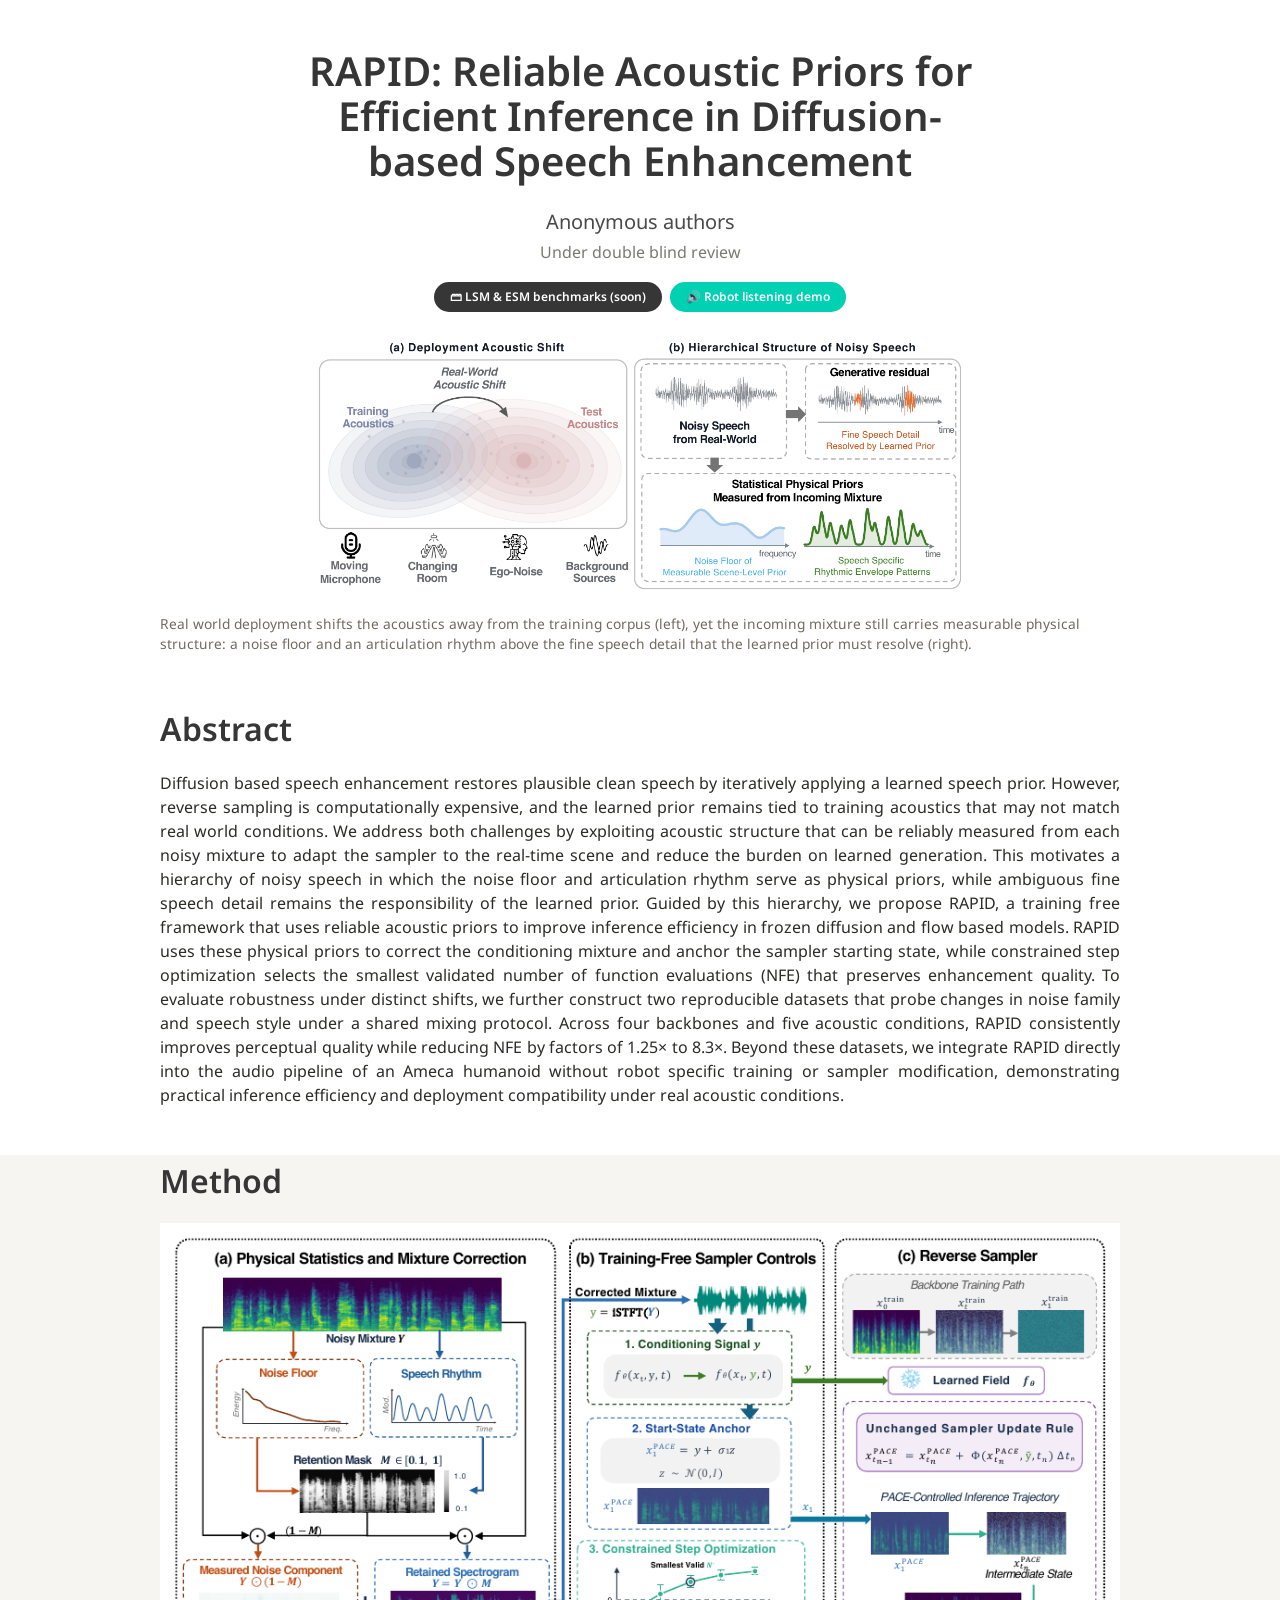
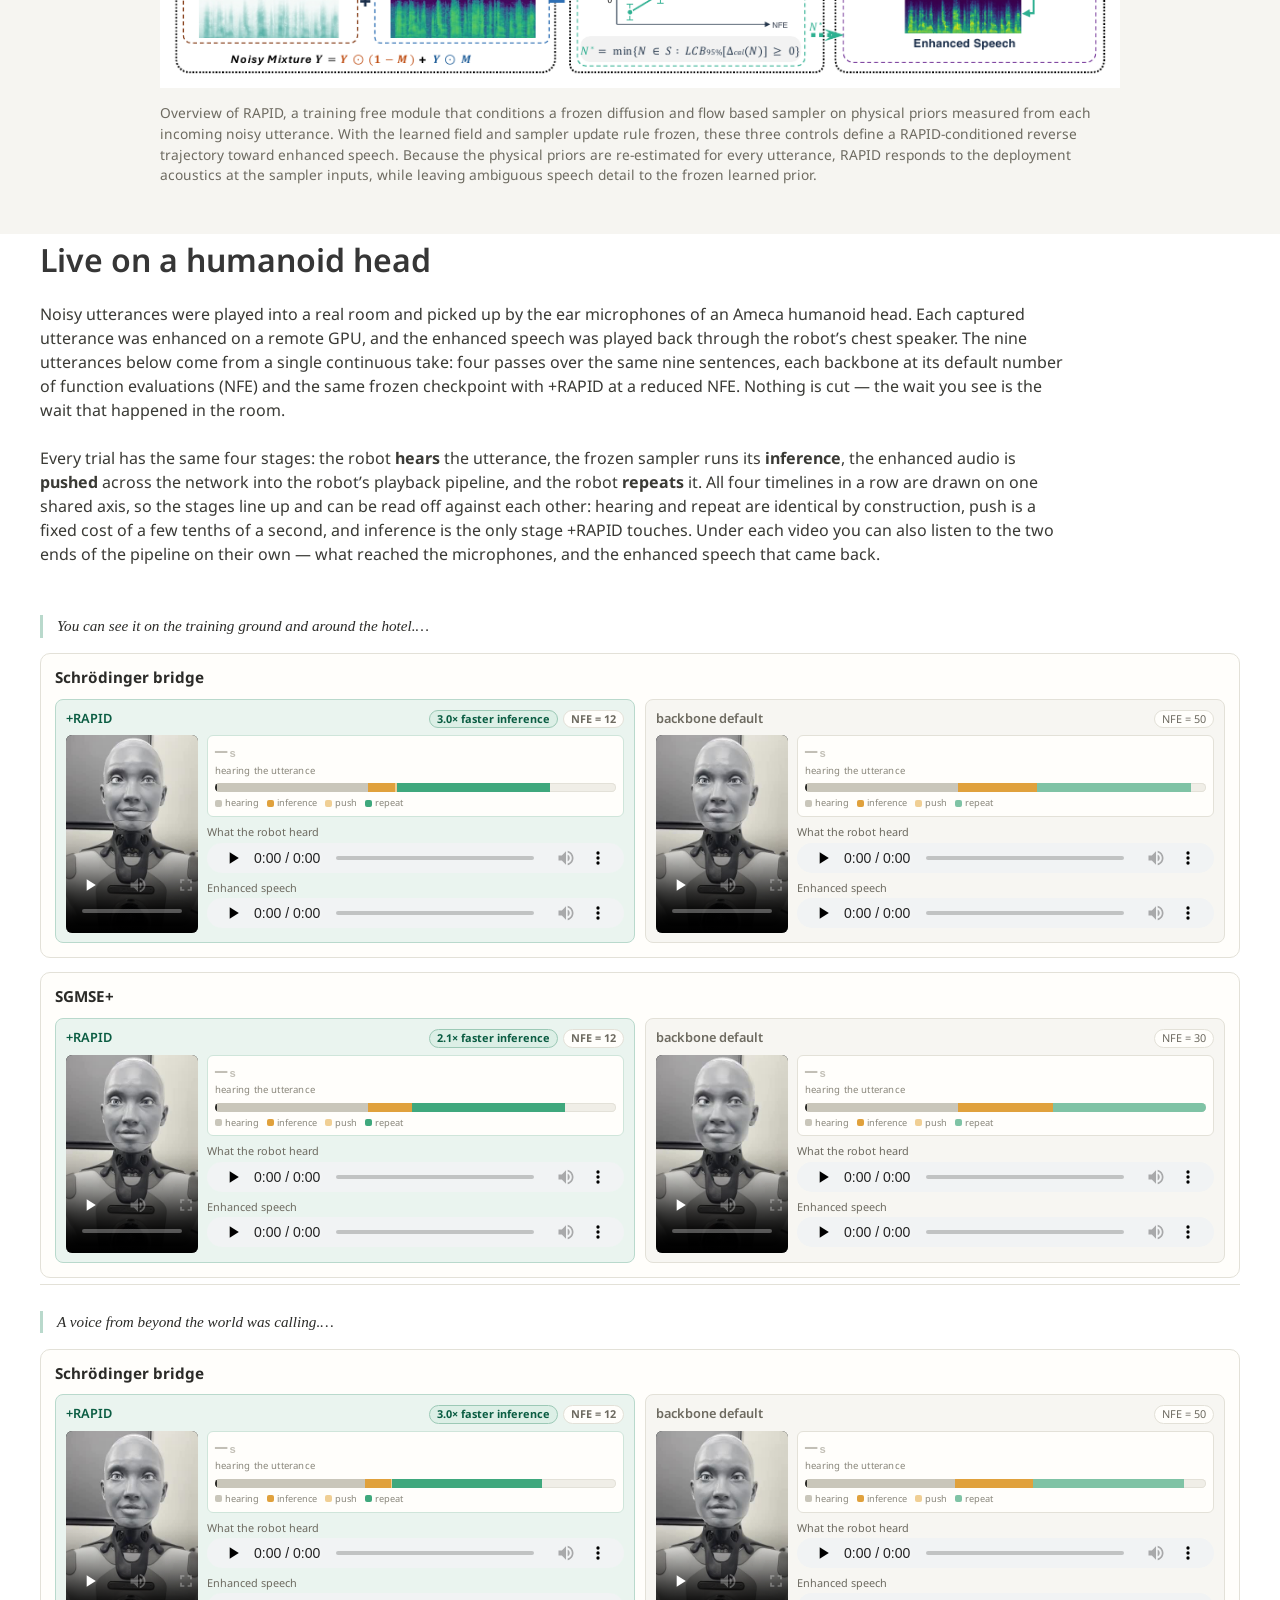
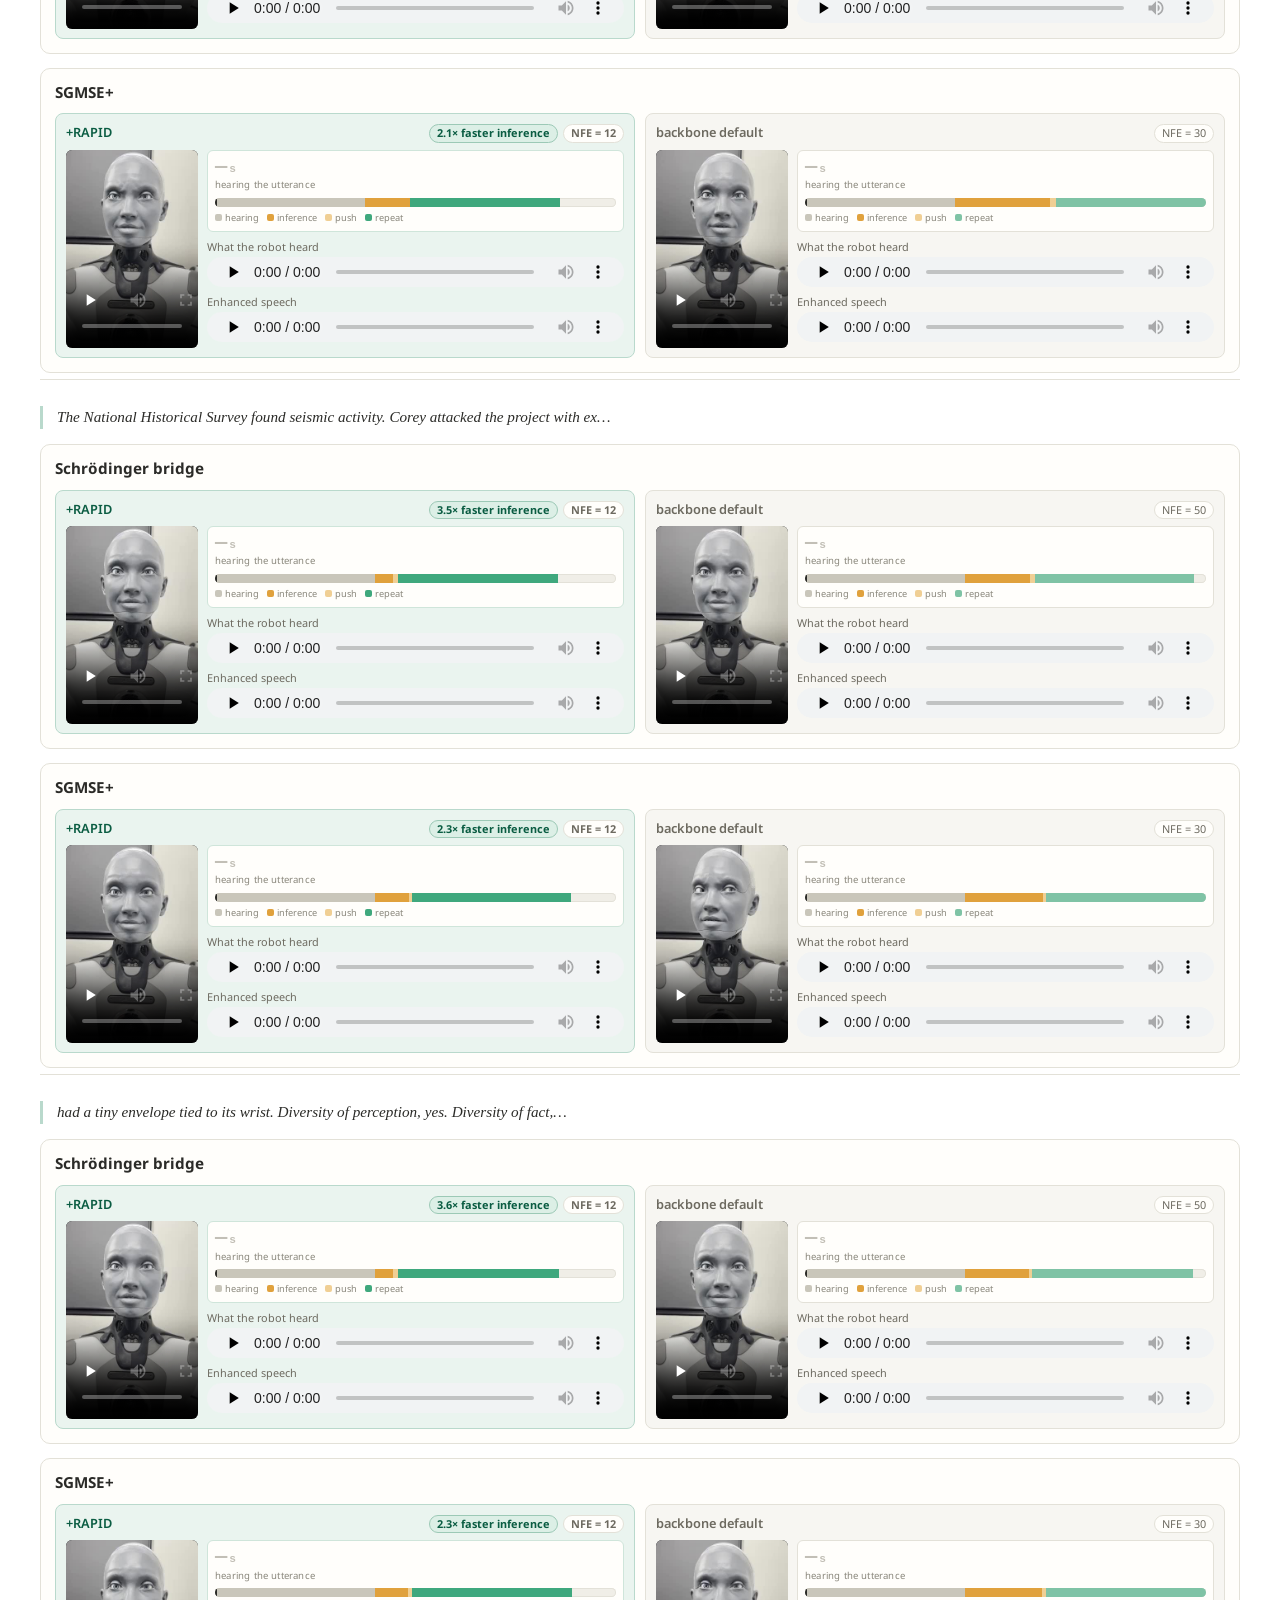
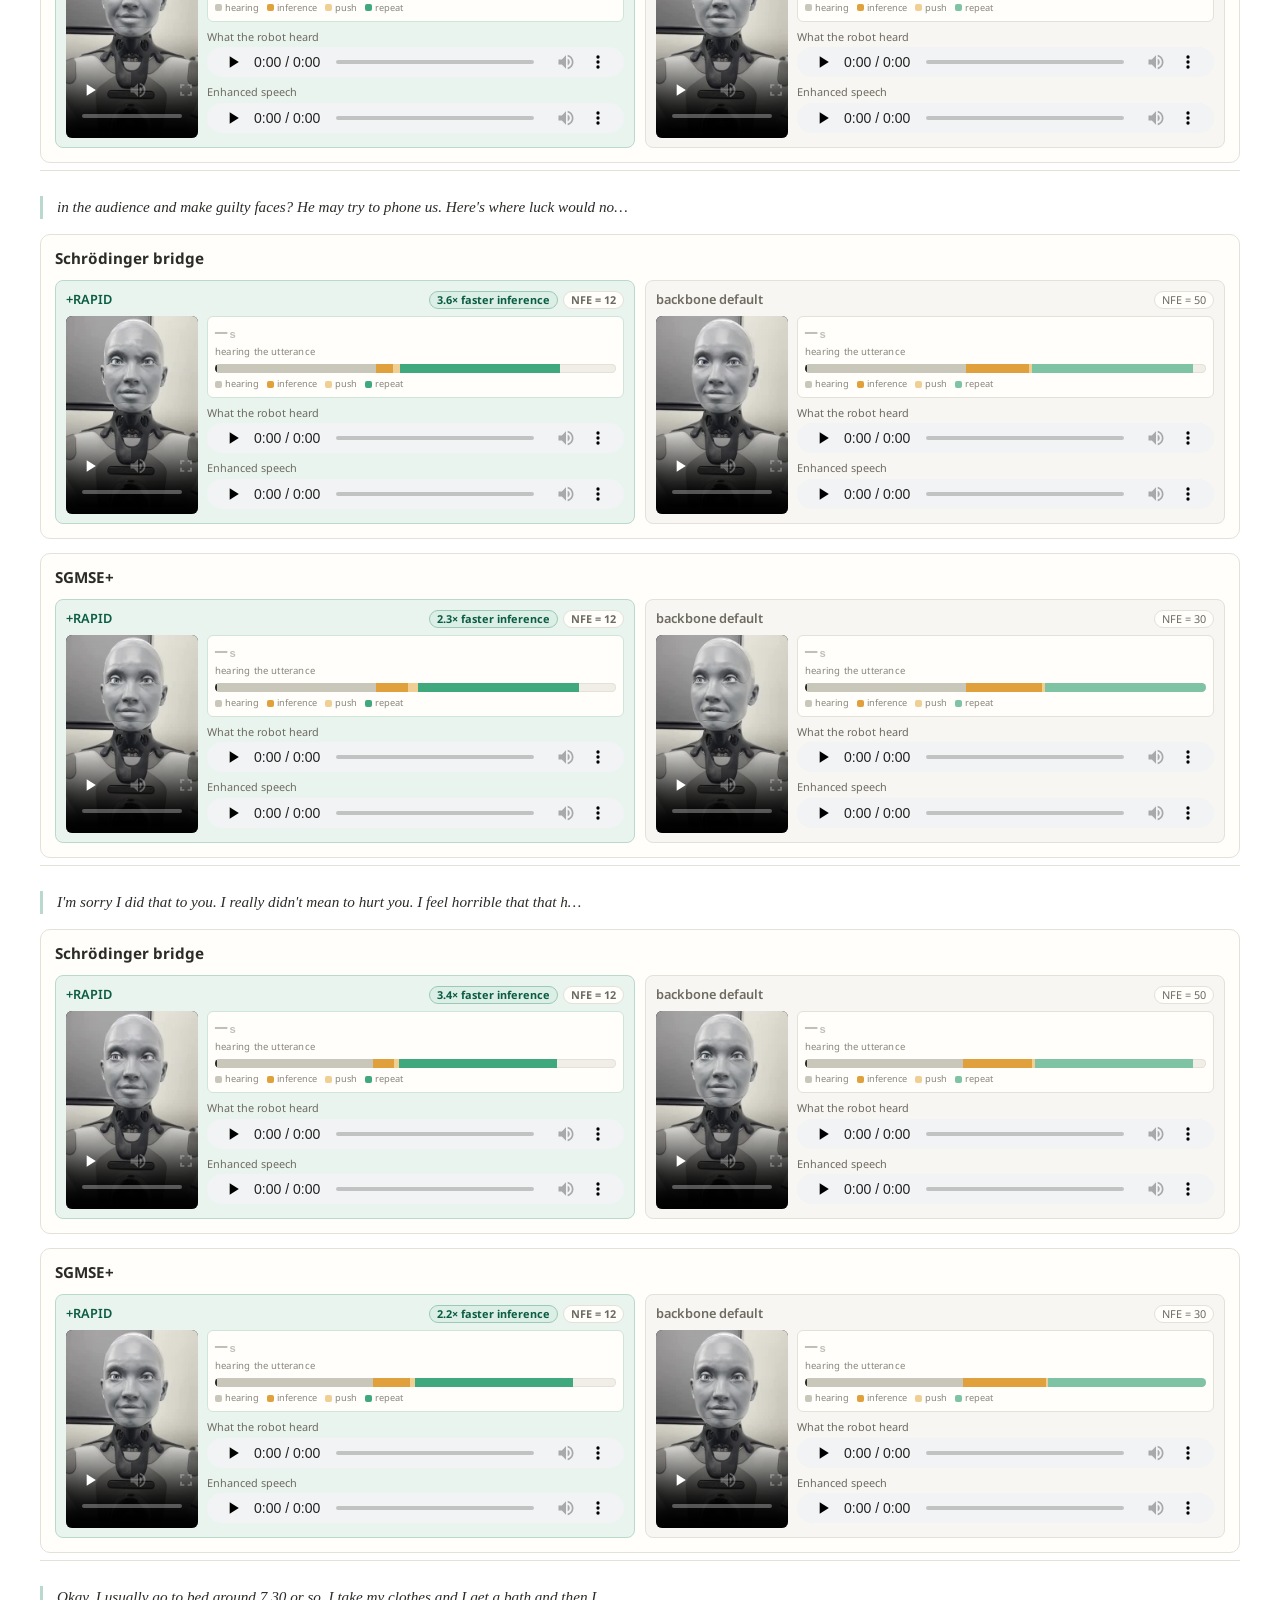
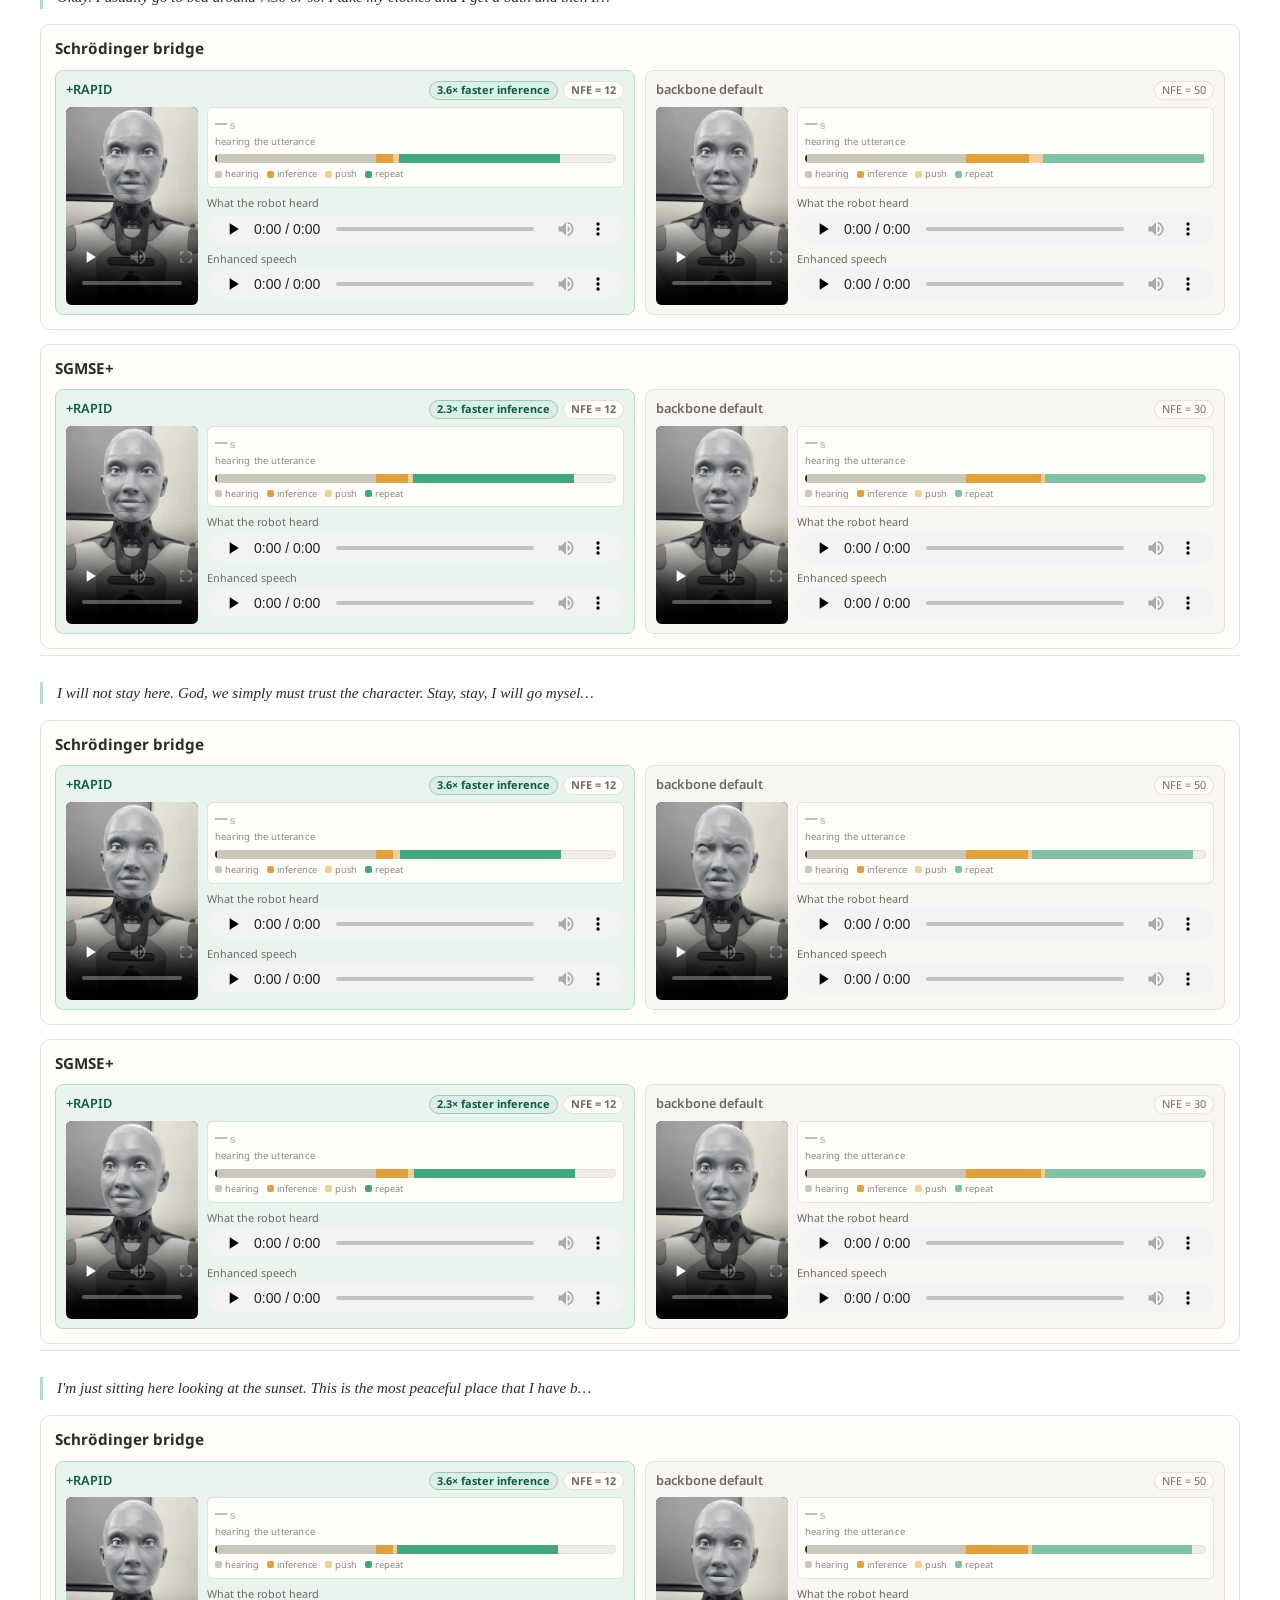
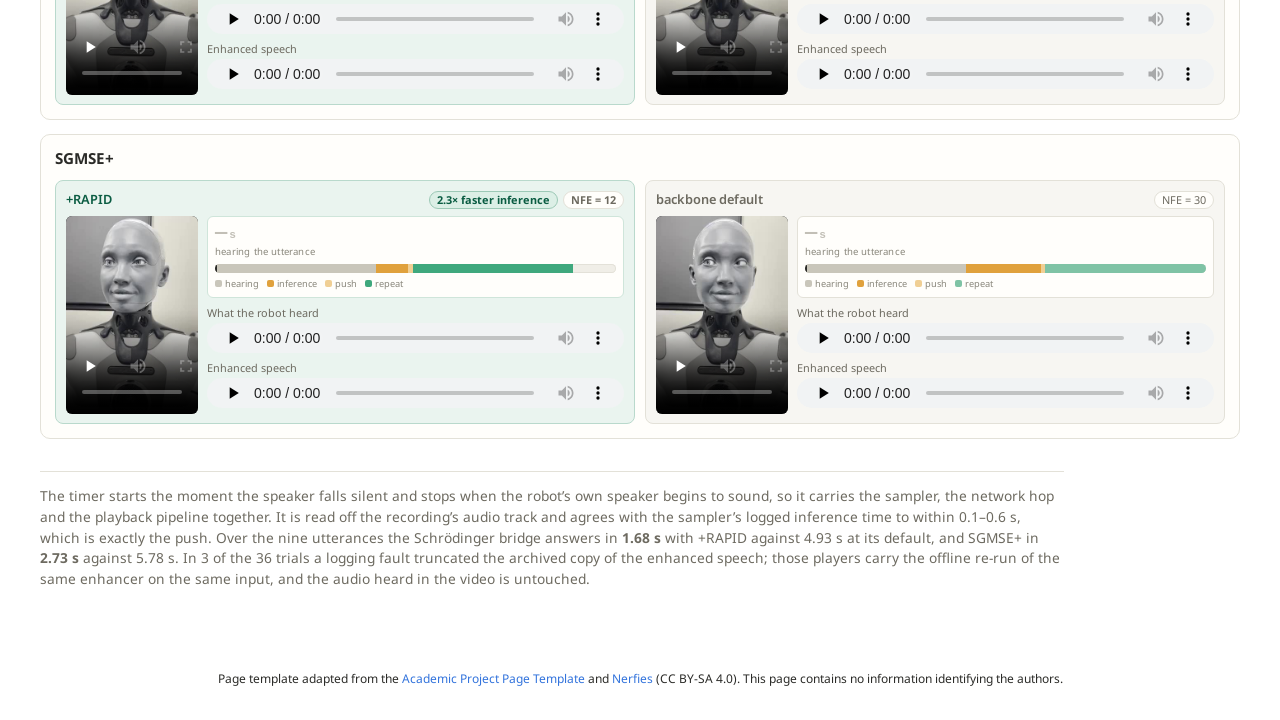
==== commit b5c38bda: "Rename pace to rapid across asset files, references and CSS classes Rename the 76 media files that s" ====
--- a/index.html
+++ b/index.html
@@ -3,7 +3,7 @@
 <head>
 <meta charset="utf-8">
 <meta name="viewport" content="width=device-width, initial-scale=1">
-<title>PACE: Physical Priors as Adaptive Control for Frozen Diffusion Speech Enhancement</title>
+<title>RAPID: Reliable Acoustic Priors for Efficient Inference in Diffusion-based Speech Enhancement</title>
 <link rel="stylesheet" href="static/css/bulma.min.css"><link rel="stylesheet" href="static/css/index.css">
 <link href="https://fonts.googleapis.com/css2?family=Google+Sans:wght@400;500;700&family=Noto+Sans:wght@400;600;700&display=swap" rel="stylesheet">
 </head>
@@ -13,12 +13,10 @@
     <div class="container is-max-desktop">
       <div class="columns is-centered">
         <div class="column has-text-centered">
-          <h1 class="title is-2 publication-title">PACE: Physical Priors as Adaptive Control for Frozen Diffusion Speech Enhancement</h1>
+          <h1 class="title is-2 publication-title">RAPID: Reliable Acoustic Priors for Efficient Inference in Diffusion-based Speech Enhancement</h1>
           <div class="is-size-5 publication-authors"><span class="author-block">Anonymous authors</span></div>
-          <div class="is-size-6 publication-venue">AAAI 2027 submission &middot; under double blind review</div>
+          <div class="is-size-6 publication-venue">Under double blind review</div>
           <div class="publication-links">
-            <span class="link-block"><a class="external-link button is-dark is-rounded is-small" href="#" aria-disabled="true">&#128196;&nbsp;Paper (soon)</a></span>
-            <span class="link-block"><a class="external-link button is-dark is-rounded is-small" href="#" aria-disabled="true">&#128187;&nbsp;Code (soon)</a></span>
             <span class="link-block"><a class="external-link button is-dark is-rounded is-small" href="#" aria-disabled="true">&#128451;&nbsp;LSM &amp; ESM benchmarks (soon)</a></span>
             <span class="link-block"><a class="external-link button is-primary is-rounded is-small" href="#humanoid">&#128266;&nbsp;Robot listening demo</a></span>
           </div>
@@ -38,29 +36,29 @@
 <section class="section pt-2">
   <div class="container is-max-desktop">
     <h2 class="title is-3">Abstract</h2>
-    <div class="content abstract-text has-text-justified">Diffusion based speech enhancement restores plausible clean speech by iteratively applying a learned speech prior to a noisy mixture. However, efficient deployment on humanoid and embodied systems requires a frozen model to operate in real world acoustic scenes whose distributions shift with microphones, rooms, ego noise, and background sources. We formulate noisy speech as a hierarchy of physical structure, where reliable acoustic statistics such as the noise floor and articulation rhythm can be measured from the incoming mixture, whereas ambiguous fine speech detail remains the responsibility of the learned prior. Following this, we propose PACE, a training free physical prior adaptive conditioning module for diffusion and flow based speech enhancement. PACE estimates physical priors from each noisy utterance, forms a corrected mixture, and injects it into frozen samplers through the conditioning signal and starting state, while constrained step optimization selects the smallest validated number of function evaluations (NFE) that preserves quality. Across multiple diffusion based backbones and deployment regimes, PACE improves robustness under noise shift and reduces inference cost when physical priors explain structure that the sampler would otherwise need to generate.</div>
+    <div class="content abstract-text has-text-justified">Diffusion based speech enhancement restores plausible clean speech by iteratively applying a learned speech prior. However, reverse sampling is computationally expensive, and the learned prior remains tied to training acoustics that may not match real world conditions. We address both challenges by exploiting acoustic structure that can be reliably measured from each noisy mixture to adapt the sampler to the real-time scene and reduce the burden on learned generation. This motivates a hierarchy of noisy speech in which the noise floor and articulation rhythm serve as physical priors, while ambiguous fine speech detail remains the responsibility of the learned prior. Guided by this hierarchy, we propose RAPID, a training free framework that uses reliable acoustic priors to improve inference efficiency in frozen diffusion and flow based models. RAPID uses these physical priors to correct the conditioning mixture and anchor the sampler starting state, while constrained step optimization selects the smallest validated number of function evaluations (NFE) that preserves enhancement quality. To evaluate robustness under distinct shifts, we further construct two reproducible datasets that probe changes in noise family and speech style under a shared mixing protocol. Across four backbones and five acoustic conditions, RAPID consistently improves perceptual quality while reducing NFE by factors of 1.25&times; to 8.3&times;. Beyond these datasets, we integrate RAPID directly into the audio pipeline of an Ameca humanoid without robot specific training or sampler modification, demonstrating practical inference efficiency and deployment compatibility under real acoustic conditions.</div>
   </div>
 </section>
 
 <section class="section pt-2 altband">
   <div class="container is-max-desktop">
     <h2 class="title is-3">Method</h2>
-    <figure class="pagefig"><img src="static/images/method.png" alt="PACE pipeline">
-    <figcaption>PACE measures the noise floor and the articulation modulation of each utterance, forms a corrected mixture, and hands it to the frozen sampler through three interfaces: the conditioning signal, the starting state, and the number of function evaluations selected by constrained step optimization. The backbone weights and the sampler update rule stay untouched.</figcaption></figure>
+    <figure class="pagefig"><img src="static/images/method.png" alt="RAPID pipeline">
+    <figcaption>Overview of RAPID, a training free module that conditions a frozen diffusion and flow based sampler on physical priors measured from each incoming noisy utterance. With the learned field and sampler update rule frozen, these three controls define a RAPID-conditioned reverse trajectory toward enhanced speech. Because the physical priors are re-estimated for every utterance, RAPID responds to the deployment acoustics at the sampler inputs, while leaving ambiguous speech detail to the frozen learned prior.</figcaption></figure>
   </div>
 </section>
 
 <section class="section pt-2" id="humanoid">
   <div class="container is-robot">
     <h2 class="title is-3">Live on a humanoid head</h2>
-    <p class="content robotintro">Noisy utterances were played into a real room and picked up by the ear microphones of an Ameca humanoid head. Each captured utterance was enhanced on a remote GPU, and the enhanced speech was played back through the robot&rsquo;s chest speaker. The nine utterances below come from a single continuous take: four passes over the same nine sentences, each backbone at its default number of function evaluations (NFE) and the same frozen checkpoint with +PACE at a reduced NFE. Nothing is cut &mdash; the wait you see is the wait that happened in the room.</p>
-    <p class="content robotintro">Every trial has the same four stages: the robot <b>hears</b> the utterance, the frozen sampler runs its <b>inference</b>, the enhanced audio is <b>pushed</b> across the network into the robot&rsquo;s playback pipeline, and the robot <b>repeats</b> it. All four timelines in a row are drawn on one shared axis, so the stages line up and can be read off against each other: hearing and repeat are identical by construction, push is a fixed cost of a few tenths of a second, and inference is the only stage +PACE touches. Under each video you can also listen to the two ends of the pipeline on their own &mdash; what reached the microphones, and the enhanced speech that came back.</p>
+    <p class="content robotintro">Noisy utterances were played into a real room and picked up by the ear microphones of an Ameca humanoid head. Each captured utterance was enhanced on a remote GPU, and the enhanced speech was played back through the robot&rsquo;s chest speaker. The nine utterances below come from a single continuous take: four passes over the same nine sentences, each backbone at its default number of function evaluations (NFE) and the same frozen checkpoint with +RAPID at a reduced NFE. Nothing is cut &mdash; the wait you see is the wait that happened in the room.</p>
+    <p class="content robotintro">Every trial has the same four stages: the robot <b>hears</b> the utterance, the frozen sampler runs its <b>inference</b>, the enhanced audio is <b>pushed</b> across the network into the robot&rsquo;s playback pipeline, and the robot <b>repeats</b> it. All four timelines in a row are drawn on one shared axis, so the stages line up and can be read off against each other: hearing and repeat are identical by construction, push is a fixed cost of a few tenths of a second, and inference is the only stage +RAPID touches. Under each video you can also listen to the two ends of the pipeline on their own &mdash; what reached the microphones, and the enhanced speech that came back.</p>
     <article class='uttrow'><p class='transcript'>You can see it on the training ground and around the hotel.&hellip;</p><div class='bbgrid'><section class="bbbox">
 <h4 class="bbname">Schr&ouml;dinger bridge</h4>
-<div class="unitgrid"><div class="unit u-pace">
-<div class="uhead"><span class="ulabel">+PACE</span><span class="chips"><span class='mchip spchip'><b>3.0&times; faster inference</b></span><span class="mchip"><b>NFE = 12</b></span></span></div>
-<div class="ubody">
-<video class="rv" controls playsinline preload="none" poster="robot/poster/sb_pace_vbd3.jpg" src="robot/video/sb_pace_vbd3.mp4"
+<div class="unitgrid"><div class="unit u-rapid">
+<div class="uhead"><span class="ulabel">+RAPID</span><span class="chips"><span class='mchip spchip'><b>3.0&times; faster inference</b></span><span class="mchip"><b>NFE = 12</b></span></span></div>
+<div class="ubody">
+<video class="rv" controls playsinline preload="none" poster="robot/poster/sb_rapid_vbd3.jpg" src="robot/video/sb_rapid_vbd3.mp4"
  data-se="3.95" data-rp="4.68" data-lat="0.73" data-cmp="0.68" data-clip="8.63" data-axis="10.32"></video>
 <div class="mods">
  <div class="mod mtimer">
@@ -72,7 +70,7 @@
  <div class="mod"><div class="mlab">What the robot heard</div>
   <audio controls preload="none" src="robot/audio/heard_vbd3.wav"></audio></div>
  <div class="mod"><div class="mlab">Enhanced speech</div>
-  <audio controls preload="none" src="robot/audio/enh_sb_pace_vbd3.wav"></audio></div>
+  <audio controls preload="none" src="robot/audio/enh_sb_rapid_vbd3.wav"></audio></div>
 </div></div></div><div class="unit">
 <div class="uhead"><span class="ulabel">backbone default</span><span class="chips"><span class="mchip">NFE = 50</span></span></div>
 <div class="ubody">
@@ -91,10 +89,10 @@
   <audio controls preload="none" src="robot/audio/enh_sb_orig_vbd3.wav"></audio></div>
 </div></div></div></div></section><section class="bbbox">
 <h4 class="bbname">SGMSE+</h4>
-<div class="unitgrid"><div class="unit u-pace">
-<div class="uhead"><span class="ulabel">+PACE</span><span class="chips"><span class='mchip spchip'><b>2.1&times; faster inference</b></span><span class="mchip"><b>NFE = 12</b></span></span></div>
-<div class="ubody">
-<video class="rv" controls playsinline preload="none" poster="robot/poster/sgmse_pace_vbd3.jpg" src="robot/video/sgmse_pace_vbd3.mp4"
+<div class="unitgrid"><div class="unit u-rapid">
+<div class="uhead"><span class="ulabel">+RAPID</span><span class="chips"><span class='mchip spchip'><b>2.1&times; faster inference</b></span><span class="mchip"><b>NFE = 12</b></span></span></div>
+<div class="ubody">
+<video class="rv" controls playsinline preload="none" poster="robot/poster/sgmse_rapid_vbd3.jpg" src="robot/video/sgmse_rapid_vbd3.mp4"
  data-se="3.95" data-rp="5.07" data-lat="1.12" data-cmp="1.14" data-clip="9.02" data-axis="10.32"></video>
 <div class="mods">
  <div class="mod mtimer">
@@ -106,7 +104,7 @@
  <div class="mod"><div class="mlab">What the robot heard</div>
   <audio controls preload="none" src="robot/audio/heard_vbd3.wav"></audio></div>
  <div class="mod"><div class="mlab">Enhanced speech</div>
-  <audio controls preload="none" src="robot/audio/enh_sgmse_pace_vbd3.wav"></audio></div>
+  <audio controls preload="none" src="robot/audio/enh_sgmse_rapid_vbd3.wav"></audio></div>
 </div></div></div><div class="unit">
 <div class="uhead"><span class="ulabel">backbone default</span><span class="chips"><span class="mchip">NFE = 30</span></span></div>
 <div class="ubody">
@@ -125,10 +123,10 @@
   <audio controls preload="none" src="robot/audio/enh_sgmse_orig_vbd3.wav"></audio></div>
 </div></div></div></div></section></div></article><article class='uttrow'><p class='transcript'>A voice from beyond the world was calling.&hellip;</p><div class='bbgrid'><section class="bbbox">
 <h4 class="bbname">Schr&ouml;dinger bridge</h4>
-<div class="unitgrid"><div class="unit u-pace">
-<div class="uhead"><span class="ulabel">+PACE</span><span class="chips"><span class='mchip spchip'><b>3.0&times; faster inference</b></span><span class="mchip"><b>NFE = 12</b></span></span></div>
-<div class="ubody">
-<video class="rv" controls playsinline preload="none" poster="robot/poster/sb_pace_lsm3.jpg" src="robot/video/sb_pace_lsm3.mp4"
+<div class="unitgrid"><div class="unit u-rapid">
+<div class="uhead"><span class="ulabel">+RAPID</span><span class="chips"><span class='mchip spchip'><b>3.0&times; faster inference</b></span><span class="mchip"><b>NFE = 12</b></span></span></div>
+<div class="ubody">
+<video class="rv" controls playsinline preload="none" poster="robot/poster/sb_rapid_lsm3.jpg" src="robot/video/sb_rapid_lsm3.mp4"
  data-se="4.15" data-rp="4.89" data-lat="0.74" data-cmp="0.72" data-clip="9.04" data-axis="11.07"></video>
 <div class="mods">
  <div class="mod mtimer">
@@ -140,7 +138,7 @@
  <div class="mod"><div class="mlab">What the robot heard</div>
   <audio controls preload="none" src="robot/audio/heard_lsm3.wav"></audio></div>
  <div class="mod"><div class="mlab">Enhanced speech</div>
-  <audio controls preload="none" src="robot/audio/enh_sb_pace_lsm3.wav"></audio></div>
+  <audio controls preload="none" src="robot/audio/enh_sb_rapid_lsm3.wav"></audio></div>
 </div></div></div><div class="unit">
 <div class="uhead"><span class="ulabel">backbone default</span><span class="chips"><span class="mchip">NFE = 50</span></span></div>
 <div class="ubody">
@@ -159,10 +157,10 @@
   <audio controls preload="none" src="robot/audio/enh_sb_orig_lsm3.wav"></audio></div>
 </div></div></div></div></section><section class="bbbox">
 <h4 class="bbname">SGMSE+</h4>
-<div class="unitgrid"><div class="unit u-pace">
-<div class="uhead"><span class="ulabel">+PACE</span><span class="chips"><span class='mchip spchip'><b>2.1&times; faster inference</b></span><span class="mchip"><b>NFE = 12</b></span></span></div>
-<div class="ubody">
-<video class="rv" controls playsinline preload="none" poster="robot/poster/sgmse_pace_lsm3.jpg" src="robot/video/sgmse_pace_lsm3.mp4"
+<div class="unitgrid"><div class="unit u-rapid">
+<div class="uhead"><span class="ulabel">+RAPID</span><span class="chips"><span class='mchip spchip'><b>2.1&times; faster inference</b></span><span class="mchip"><b>NFE = 12</b></span></span></div>
+<div class="ubody">
+<video class="rv" controls playsinline preload="none" poster="robot/poster/sgmse_rapid_lsm3.jpg" src="robot/video/sgmse_rapid_lsm3.mp4"
  data-se="4.15" data-rp="5.37" data-lat="1.22" data-cmp="1.23" data-clip="9.52" data-axis="11.07"></video>
 <div class="mods">
  <div class="mod mtimer">
@@ -174,7 +172,7 @@
  <div class="mod"><div class="mlab">What the robot heard</div>
   <audio controls preload="none" src="robot/audio/heard_lsm3.wav"></audio></div>
  <div class="mod"><div class="mlab">Enhanced speech</div>
-  <audio controls preload="none" src="robot/audio/enh_sgmse_pace_lsm3.wav"></audio></div>
+  <audio controls preload="none" src="robot/audio/enh_sgmse_rapid_lsm3.wav"></audio></div>
 </div></div></div><div class="unit">
 <div class="uhead"><span class="ulabel">backbone default</span><span class="chips"><span class="mchip">NFE = 30</span></span></div>
 <div class="ubody">
@@ -193,10 +191,10 @@
   <audio controls preload="none" src="robot/audio/enh_sgmse_orig_lsm3.wav"></audio></div>
 </div></div></div></div></section></div></article><article class='uttrow'><p class='transcript'>The National Historical Survey found seismic activity.  Corey attacked the project with ex&hellip;</p><div class='bbgrid'><section class="bbbox">
 <h4 class="bbname">Schr&ouml;dinger bridge</h4>
-<div class="unitgrid"><div class="unit u-pace">
-<div class="uhead"><span class="ulabel">+PACE</span><span class="chips"><span class='mchip spchip'><b>3.5&times; faster inference</b></span><span class="mchip"><b>NFE = 12</b></span></span></div>
-<div class="ubody">
-<video class="rv" controls playsinline preload="none" poster="robot/poster/sb_pace_dns2.jpg" src="robot/video/sb_pace_dns2.mp4"
+<div class="unitgrid"><div class="unit u-rapid">
+<div class="uhead"><span class="ulabel">+RAPID</span><span class="chips"><span class='mchip spchip'><b>3.5&times; faster inference</b></span><span class="mchip"><b>NFE = 12</b></span></span></div>
+<div class="ubody">
+<video class="rv" controls playsinline preload="none" poster="robot/poster/sb_rapid_dns2.jpg" src="robot/video/sb_rapid_dns2.mp4"
  data-se="11.0" data-rp="12.63" data-lat="1.63" data-cmp="1.29" data-clip="23.63" data-axis="27.63"></video>
 <div class="mods">
  <div class="mod mtimer">
@@ -208,7 +206,7 @@
  <div class="mod"><div class="mlab">What the robot heard</div>
   <audio controls preload="none" src="robot/audio/heard_dns2.wav"></audio></div>
  <div class="mod"><div class="mlab">Enhanced speech</div>
-  <audio controls preload="none" src="robot/audio/enh_sb_pace_dns2.wav"></audio></div>
+  <audio controls preload="none" src="robot/audio/enh_sb_rapid_dns2.wav"></audio></div>
 </div></div></div><div class="unit">
 <div class="uhead"><span class="ulabel">backbone default</span><span class="chips"><span class="mchip">NFE = 50</span></span></div>
 <div class="ubody">
@@ -227,10 +225,10 @@
   <audio controls preload="none" src="robot/audio/enh_sb_orig_dns2.wav"></audio></div>
 </div></div></div></div></section><section class="bbbox">
 <h4 class="bbname">SGMSE+</h4>
-<div class="unitgrid"><div class="unit u-pace">
-<div class="uhead"><span class="ulabel">+PACE</span><span class="chips"><span class='mchip spchip'><b>2.3&times; faster inference</b></span><span class="mchip"><b>NFE = 12</b></span></span></div>
-<div class="ubody">
-<video class="rv" controls playsinline preload="none" poster="robot/poster/sgmse_pace_dns2.jpg" src="robot/video/sgmse_pace_dns2.mp4"
+<div class="unitgrid"><div class="unit u-rapid">
+<div class="uhead"><span class="ulabel">+RAPID</span><span class="chips"><span class='mchip spchip'><b>2.3&times; faster inference</b></span><span class="mchip"><b>NFE = 12</b></span></span></div>
+<div class="ubody">
+<video class="rv" controls playsinline preload="none" poster="robot/poster/sgmse_rapid_dns2.jpg" src="robot/video/sgmse_rapid_dns2.mp4"
  data-se="11.0" data-rp="13.55" data-lat="2.55" data-cmp="2.35" data-clip="24.55" data-axis="27.63"></video>
 <div class="mods">
  <div class="mod mtimer">
@@ -242,7 +240,7 @@
  <div class="mod"><div class="mlab">What the robot heard</div>
   <audio controls preload="none" src="robot/audio/heard_dns2.wav"></audio></div>
  <div class="mod"><div class="mlab">Enhanced speech</div>
-  <audio controls preload="none" src="robot/audio/enh_sgmse_pace_dns2.wav"></audio></div>
+  <audio controls preload="none" src="robot/audio/enh_sgmse_rapid_dns2.wav"></audio></div>
 </div></div></div><div class="unit">
 <div class="uhead"><span class="ulabel">backbone default</span><span class="chips"><span class="mchip">NFE = 30</span></span></div>
 <div class="ubody">
@@ -261,10 +259,10 @@
   <audio controls preload="none" src="robot/audio/enh_sgmse_orig_dns2.wav"></audio></div>
 </div></div></div></div></section></div></article><article class='uttrow'><p class='transcript'>had a tiny envelope tied to its wrist.  Diversity of perception, yes.  Diversity of fact,&hellip;</p><div class='bbgrid'><section class="bbbox">
 <h4 class="bbname">Schr&ouml;dinger bridge</h4>
-<div class="unitgrid"><div class="unit u-pace">
-<div class="uhead"><span class="ulabel">+PACE</span><span class="chips"><span class='mchip spchip'><b>3.6&times; faster inference</b></span><span class="mchip"><b>NFE = 12</b></span></span></div>
-<div class="ubody">
-<video class="rv" controls playsinline preload="none" poster="robot/poster/sb_pace_dns3.jpg" src="robot/video/sb_pace_dns3.mp4"
+<div class="unitgrid"><div class="unit u-rapid">
+<div class="uhead"><span class="ulabel">+RAPID</span><span class="chips"><span class='mchip spchip'><b>3.6&times; faster inference</b></span><span class="mchip"><b>NFE = 12</b></span></span></div>
+<div class="ubody">
+<video class="rv" controls playsinline preload="none" poster="robot/poster/sb_rapid_dns3.jpg" src="robot/video/sb_rapid_dns3.mp4"
  data-se="11.0" data-rp="12.56" data-lat="1.56" data-cmp="1.21" data-clip="23.56" data-axis="27.5"></video>
 <div class="mods">
  <div class="mod mtimer">
@@ -276,7 +274,7 @@
  <div class="mod"><div class="mlab">What the robot heard</div>
   <audio controls preload="none" src="robot/audio/heard_dns3.wav"></audio></div>
  <div class="mod"><div class="mlab">Enhanced speech</div>
-  <audio controls preload="none" src="robot/audio/enh_sb_pace_dns3.wav"></audio></div>
+  <audio controls preload="none" src="robot/audio/enh_sb_rapid_dns3.wav"></audio></div>
 </div></div></div><div class="unit">
 <div class="uhead"><span class="ulabel">backbone default</span><span class="chips"><span class="mchip">NFE = 50</span></span></div>
 <div class="ubody">
@@ -295,10 +293,10 @@
   <audio controls preload="none" src="robot/audio/enh_sb_orig_dns3.wav"></audio></div>
 </div></div></div></div></section><section class="bbbox">
 <h4 class="bbname">SGMSE+</h4>
-<div class="unitgrid"><div class="unit u-pace">
-<div class="uhead"><span class="ulabel">+PACE</span><span class="chips"><span class='mchip spchip'><b>2.3&times; faster inference</b></span><span class="mchip"><b>NFE = 12</b></span></span></div>
-<div class="ubody">
-<video class="rv" controls playsinline preload="none" poster="robot/poster/sgmse_pace_dns3.jpg" src="robot/video/sgmse_pace_dns3.mp4"
+<div class="unitgrid"><div class="unit u-rapid">
+<div class="uhead"><span class="ulabel">+RAPID</span><span class="chips"><span class='mchip spchip'><b>2.3&times; faster inference</b></span><span class="mchip"><b>NFE = 12</b></span></span></div>
+<div class="ubody">
+<video class="rv" controls playsinline preload="none" poster="robot/poster/sgmse_rapid_dns3.jpg" src="robot/video/sgmse_rapid_dns3.mp4"
  data-se="11.0" data-rp="13.5" data-lat="2.50" data-cmp="2.27" data-clip="24.5" data-axis="27.5"></video>
 <div class="mods">
  <div class="mod mtimer">
@@ -310,7 +308,7 @@
  <div class="mod"><div class="mlab">What the robot heard</div>
   <audio controls preload="none" src="robot/audio/heard_dns3.wav"></audio></div>
  <div class="mod"><div class="mlab">Enhanced speech</div>
-  <audio controls preload="none" src="robot/audio/enh_sgmse_pace_dns3.wav"></audio></div>
+  <audio controls preload="none" src="robot/audio/enh_sgmse_rapid_dns3.wav"></audio></div>
 </div></div></div><div class="unit">
 <div class="uhead"><span class="ulabel">backbone default</span><span class="chips"><span class="mchip">NFE = 30</span></span></div>
 <div class="ubody">
@@ -329,10 +327,10 @@
   <audio controls preload="none" src="robot/audio/enh_sgmse_orig_dns3.wav"></audio></div>
 </div></div></div></div></section></div></article><article class='uttrow'><p class='transcript'>in the audience and make guilty faces? He may try to phone us. Here&#x27;s where luck would  no&hellip;</p><div class='bbgrid'><section class="bbbox">
 <h4 class="bbname">Schr&ouml;dinger bridge</h4>
-<div class="unitgrid"><div class="unit u-pace">
-<div class="uhead"><span class="ulabel">+PACE</span><span class="chips"><span class='mchip spchip'><b>3.6&times; faster inference</b></span><span class="mchip"><b>NFE = 12</b></span></span></div>
-<div class="ubody">
-<video class="rv" controls playsinline preload="none" poster="robot/poster/sb_pace_dns1.jpg" src="robot/video/sb_pace_dns1.mp4"
+<div class="unitgrid"><div class="unit u-rapid">
+<div class="uhead"><span class="ulabel">+RAPID</span><span class="chips"><span class='mchip spchip'><b>3.6&times; faster inference</b></span><span class="mchip"><b>NFE = 12</b></span></span></div>
+<div class="ubody">
+<video class="rv" controls playsinline preload="none" poster="robot/poster/sb_rapid_dns1.jpg" src="robot/video/sb_rapid_dns1.mp4"
  data-se="11.0" data-rp="12.67" data-lat="1.67" data-cmp="1.20" data-clip="23.67" data-axis="27.48"></video>
 <div class="mods">
  <div class="mod mtimer">
@@ -344,7 +342,7 @@
  <div class="mod"><div class="mlab">What the robot heard</div>
   <audio controls preload="none" src="robot/audio/heard_dns1.wav"></audio></div>
  <div class="mod"><div class="mlab">Enhanced speech</div>
-  <audio controls preload="none" src="robot/audio/enh_sb_pace_dns1.wav"></audio></div>
+  <audio controls preload="none" src="robot/audio/enh_sb_rapid_dns1.wav"></audio></div>
 </div></div></div><div class="unit">
 <div class="uhead"><span class="ulabel">backbone default</span><span class="chips"><span class="mchip">NFE = 50</span></span></div>
 <div class="ubody">
@@ -363,10 +361,10 @@
   <audio controls preload="none" src="robot/audio/enh_sb_orig_dns1.wav"></audio></div>
 </div></div></div></div></section><section class="bbbox">
 <h4 class="bbname">SGMSE+</h4>
-<div class="unitgrid"><div class="unit u-pace">
-<div class="uhead"><span class="ulabel">+PACE</span><span class="chips"><span class='mchip spchip'><b>2.3&times; faster inference</b></span><span class="mchip"><b>NFE = 12</b></span></span></div>
-<div class="ubody">
-<video class="rv" controls playsinline preload="none" poster="robot/poster/sgmse_pace_dns1.jpg" src="robot/video/sgmse_pace_dns1.mp4"
+<div class="unitgrid"><div class="unit u-rapid">
+<div class="uhead"><span class="ulabel">+RAPID</span><span class="chips"><span class='mchip spchip'><b>2.3&times; faster inference</b></span><span class="mchip"><b>NFE = 12</b></span></span></div>
+<div class="ubody">
+<video class="rv" controls playsinline preload="none" poster="robot/poster/sgmse_rapid_dns1.jpg" src="robot/video/sgmse_rapid_dns1.mp4"
  data-se="11.0" data-rp="13.92" data-lat="2.92" data-cmp="2.26" data-clip="24.92" data-axis="27.48"></video>
 <div class="mods">
  <div class="mod mtimer">
@@ -378,7 +376,7 @@
  <div class="mod"><div class="mlab">What the robot heard</div>
   <audio controls preload="none" src="robot/audio/heard_dns1.wav"></audio></div>
  <div class="mod"><div class="mlab">Enhanced speech</div>
-  <audio controls preload="none" src="robot/audio/enh_sgmse_pace_dns1.wav"></audio></div>
+  <audio controls preload="none" src="robot/audio/enh_sgmse_rapid_dns1.wav"></audio></div>
 </div></div></div><div class="unit">
 <div class="uhead"><span class="ulabel">backbone default</span><span class="chips"><span class="mchip">NFE = 30</span></span></div>
 <div class="ubody">
@@ -397,10 +395,10 @@
   <audio controls preload="none" src="robot/audio/enh_sgmse_orig_dns1.wav"></audio></div>
 </div></div></div></div></section></div></article><article class='uttrow'><p class='transcript'>I&#x27;m sorry I did that to you. I really didn&#x27;t mean to hurt you. I feel horrible that that h&hellip;</p><div class='bbgrid'><section class="bbbox">
 <h4 class="bbname">Schr&ouml;dinger bridge</h4>
-<div class="unitgrid"><div class="unit u-pace">
-<div class="uhead"><span class="ulabel">+PACE</span><span class="chips"><span class='mchip spchip'><b>3.4&times; faster inference</b></span><span class="mchip"><b>NFE = 12</b></span></span></div>
-<div class="ubody">
-<video class="rv" controls playsinline preload="none" poster="robot/poster/sb_pace_esm1.jpg" src="robot/video/sb_pace_esm1.mp4"
+<div class="unitgrid"><div class="unit u-rapid">
+<div class="uhead"><span class="ulabel">+RAPID</span><span class="chips"><span class='mchip spchip'><b>3.4&times; faster inference</b></span><span class="mchip"><b>NFE = 12</b></span></span></div>
+<div class="ubody">
+<video class="rv" controls playsinline preload="none" poster="robot/poster/sb_rapid_esm1.jpg" src="robot/video/sb_rapid_esm1.mp4"
  data-se="7.89" data-rp="9.17" data-lat="1.28" data-cmp="1.02" data-clip="17.06" data-axis="19.99"></video>
 <div class="mods">
  <div class="mod mtimer">
@@ -412,7 +410,7 @@
  <div class="mod"><div class="mlab">What the robot heard</div>
   <audio controls preload="none" src="robot/audio/heard_esm1.wav"></audio></div>
  <div class="mod"><div class="mlab">Enhanced speech</div>
-  <audio controls preload="none" src="robot/audio/enh_sb_pace_esm1.wav"></audio></div>
+  <audio controls preload="none" src="robot/audio/enh_sb_rapid_esm1.wav"></audio></div>
 </div></div></div><div class="unit">
 <div class="uhead"><span class="ulabel">backbone default</span><span class="chips"><span class="mchip">NFE = 50</span></span></div>
 <div class="ubody">
@@ -431,10 +429,10 @@
   <audio controls preload="none" src="robot/audio/enh_sb_orig_esm1.wav"></audio></div>
 </div></div></div></div></section><section class="bbbox">
 <h4 class="bbname">SGMSE+</h4>
-<div class="unitgrid"><div class="unit u-pace">
-<div class="uhead"><span class="ulabel">+PACE</span><span class="chips"><span class='mchip spchip'><b>2.2&times; faster inference</b></span><span class="mchip"><b>NFE = 12</b></span></span></div>
-<div class="ubody">
-<video class="rv" controls playsinline preload="none" poster="robot/poster/sgmse_pace_esm1.jpg" src="robot/video/sgmse_pace_esm1.mp4"
+<div class="unitgrid"><div class="unit u-rapid">
+<div class="uhead"><span class="ulabel">+RAPID</span><span class="chips"><span class='mchip spchip'><b>2.2&times; faster inference</b></span><span class="mchip"><b>NFE = 12</b></span></span></div>
+<div class="ubody">
+<video class="rv" controls playsinline preload="none" poster="robot/poster/sgmse_rapid_esm1.jpg" src="robot/video/sgmse_rapid_esm1.mp4"
  data-se="7.89" data-rp="9.95" data-lat="2.06" data-cmp="1.83" data-clip="17.84" data-axis="19.99"></video>
 <div class="mods">
  <div class="mod mtimer">
@@ -446,7 +444,7 @@
  <div class="mod"><div class="mlab">What the robot heard</div>
   <audio controls preload="none" src="robot/audio/heard_esm1.wav"></audio></div>
  <div class="mod"><div class="mlab">Enhanced speech</div>
-  <audio controls preload="none" src="robot/audio/enh_sgmse_pace_esm1.wav"></audio></div>
+  <audio controls preload="none" src="robot/audio/enh_sgmse_rapid_esm1.wav"></audio></div>
 </div></div></div><div class="unit">
 <div class="uhead"><span class="ulabel">backbone default</span><span class="chips"><span class="mchip">NFE = 30</span></span></div>
 <div class="ubody">
@@ -465,10 +463,10 @@
   <audio controls preload="none" src="robot/audio/enh_sgmse_orig_esm1.wav"></audio></div>
 </div></div></div></div></section></div></article><article class='uttrow'><p class='transcript'>Okay. I usually go to bed around 7.30 or so. I take my clothes and I get a bath and then I&hellip;</p><div class='bbgrid'><section class="bbbox">
 <h4 class="bbname">Schr&ouml;dinger bridge</h4>
-<div class="unitgrid"><div class="unit u-pace">
-<div class="uhead"><span class="ulabel">+PACE</span><span class="chips"><span class='mchip spchip'><b>3.6&times; faster inference</b></span><span class="mchip"><b>NFE = 12</b></span></span></div>
-<div class="ubody">
-<video class="rv" controls playsinline preload="none" poster="robot/poster/sb_pace_ews3.jpg" src="robot/video/sb_pace_ews3.mp4"
+<div class="unitgrid"><div class="unit u-rapid">
+<div class="uhead"><span class="ulabel">+RAPID</span><span class="chips"><span class='mchip spchip'><b>3.6&times; faster inference</b></span><span class="mchip"><b>NFE = 12</b></span></span></div>
+<div class="ubody">
+<video class="rv" controls playsinline preload="none" poster="robot/poster/sb_rapid_ews3.jpg" src="robot/video/sb_rapid_ews3.mp4"
  data-se="14.63" data-rp="16.74" data-lat="2.11" data-cmp="1.61" data-clip="31.37" data-axis="36.49"></video>
 <div class="mods">
  <div class="mod mtimer">
@@ -480,7 +478,7 @@
  <div class="mod"><div class="mlab">What the robot heard</div>
   <audio controls preload="none" src="robot/audio/heard_ews3.wav"></audio></div>
  <div class="mod"><div class="mlab">Enhanced speech</div>
-  <audio controls preload="none" src="robot/audio/enh_sb_pace_ews3.wav"></audio></div>
+  <audio controls preload="none" src="robot/audio/enh_sb_rapid_ews3.wav"></audio></div>
 </div></div></div><div class="unit">
 <div class="uhead"><span class="ulabel">backbone default</span><span class="chips"><span class="mchip">NFE = 50</span></span></div>
 <div class="ubody">
@@ -499,10 +497,10 @@
   <audio controls preload="none" src="robot/audio/enh_sb_orig_ews3.wav"></audio></div>
 </div></div></div></div></section><section class="bbbox">
 <h4 class="bbname">SGMSE+</h4>
-<div class="unitgrid"><div class="unit u-pace">
-<div class="uhead"><span class="ulabel">+PACE</span><span class="chips"><span class='mchip spchip'><b>2.3&times; faster inference</b></span><span class="mchip"><b>NFE = 12</b></span></span></div>
-<div class="ubody">
-<video class="rv" controls playsinline preload="none" poster="robot/poster/sgmse_pace_ews3.jpg" src="robot/video/sgmse_pace_ews3.mp4"
+<div class="unitgrid"><div class="unit u-rapid">
+<div class="uhead"><span class="ulabel">+RAPID</span><span class="chips"><span class='mchip spchip'><b>2.3&times; faster inference</b></span><span class="mchip"><b>NFE = 12</b></span></span></div>
+<div class="ubody">
+<video class="rv" controls playsinline preload="none" poster="robot/poster/sgmse_rapid_ews3.jpg" src="robot/video/sgmse_rapid_ews3.mp4"
  data-se="14.63" data-rp="18.04" data-lat="3.41" data-cmp="2.97" data-clip="32.67" data-axis="36.49"></video>
 <div class="mods">
  <div class="mod mtimer">
@@ -514,7 +512,7 @@
  <div class="mod"><div class="mlab">What the robot heard</div>
   <audio controls preload="none" src="robot/audio/heard_ews3.wav"></audio></div>
  <div class="mod"><div class="mlab">Enhanced speech</div>
-  <audio controls preload="none" src="robot/audio/enh_sgmse_pace_ews3.wav"></audio></div>
+  <audio controls preload="none" src="robot/audio/enh_sgmse_rapid_ews3.wav"></audio></div>
 </div></div></div><div class="unit">
 <div class="uhead"><span class="ulabel">backbone default</span><span class="chips"><span class="mchip">NFE = 30</span></span></div>
 <div class="ubody">
@@ -533,10 +531,10 @@
   <audio controls preload="none" src="robot/audio/enh_sgmse_orig_ews3.wav"></audio></div>
 </div></div></div></div></section></div></article><article class='uttrow'><p class='transcript'>I will not stay here. God, we simply must trust the character. Stay, stay, I will go mysel&hellip;</p><div class='bbgrid'><section class="bbbox">
 <h4 class="bbname">Schr&ouml;dinger bridge</h4>
-<div class="unitgrid"><div class="unit u-pace">
-<div class="uhead"><span class="ulabel">+PACE</span><span class="chips"><span class='mchip spchip'><b>3.6&times; faster inference</b></span><span class="mchip"><b>NFE = 12</b></span></span></div>
-<div class="ubody">
-<video class="rv" controls playsinline preload="none" poster="robot/poster/sb_pace_ews1.jpg" src="robot/video/sb_pace_ews1.mp4"
+<div class="unitgrid"><div class="unit u-rapid">
+<div class="uhead"><span class="ulabel">+RAPID</span><span class="chips"><span class='mchip spchip'><b>3.6&times; faster inference</b></span><span class="mchip"><b>NFE = 12</b></span></span></div>
+<div class="ubody">
+<video class="rv" controls playsinline preload="none" poster="robot/poster/sb_rapid_ews1.jpg" src="robot/video/sb_rapid_ews1.mp4"
  data-se="18.21" data-rp="20.89" data-lat="2.68" data-cmp="1.93" data-clip="39.1" data-axis="45.34"></video>
 <div class="mods">
  <div class="mod mtimer">
@@ -548,7 +546,7 @@
  <div class="mod"><div class="mlab">What the robot heard</div>
   <audio controls preload="none" src="robot/audio/heard_ews1.wav"></audio></div>
  <div class="mod"><div class="mlab">Enhanced speech</div>
-  <audio controls preload="none" src="robot/audio/enh_sb_pace_ews1.wav"></audio></div>
+  <audio controls preload="none" src="robot/audio/enh_sb_rapid_ews1.wav"></audio></div>
 </div></div></div><div class="unit">
 <div class="uhead"><span class="ulabel">backbone default</span><span class="chips"><span class="mchip">NFE = 50</span></span></div>
 <div class="ubody">
@@ -567,10 +565,10 @@
   <audio controls preload="none" src="robot/audio/enh_sb_orig_ews1.wav"></audio></div>
 </div></div></div></div></section><section class="bbbox">
 <h4 class="bbname">SGMSE+</h4>
-<div class="unitgrid"><div class="unit u-pace">
-<div class="uhead"><span class="ulabel">+PACE</span><span class="chips"><span class='mchip spchip'><b>2.3&times; faster inference</b></span><span class="mchip"><b>NFE = 12</b></span></span></div>
-<div class="ubody">
-<video class="rv" controls playsinline preload="none" poster="robot/poster/sgmse_pace_ews1.jpg" src="robot/video/sgmse_pace_ews1.mp4"
+<div class="unitgrid"><div class="unit u-rapid">
+<div class="uhead"><span class="ulabel">+RAPID</span><span class="chips"><span class='mchip spchip'><b>2.3&times; faster inference</b></span><span class="mchip"><b>NFE = 12</b></span></span></div>
+<div class="ubody">
+<video class="rv" controls playsinline preload="none" poster="robot/poster/sgmse_rapid_ews1.jpg" src="robot/video/sgmse_rapid_ews1.mp4"
  data-se="18.21" data-rp="22.46" data-lat="4.25" data-cmp="3.60" data-clip="40.67" data-axis="45.34"></video>
 <div class="mods">
  <div class="mod mtimer">
@@ -582,7 +580,7 @@
  <div class="mod"><div class="mlab">What the robot heard</div>
   <audio controls preload="none" src="robot/audio/heard_ews1.wav"></audio></div>
  <div class="mod"><div class="mlab">Enhanced speech</div>
-  <audio controls preload="none" src="robot/audio/enh_sgmse_pace_ews1.wav"></audio></div>
+  <audio controls preload="none" src="robot/audio/enh_sgmse_rapid_ews1.wav"></audio></div>
 </div></div></div><div class="unit">
 <div class="uhead"><span class="ulabel">backbone default</span><span class="chips"><span class="mchip">NFE = 30</span></span></div>
 <div class="ubody">
@@ -601,10 +599,10 @@
   <audio controls preload="none" src="robot/audio/enh_sgmse_orig_ews1.wav"></audio></div>
 </div></div></div></div></section></div></article><article class='uttrow'><p class='transcript'>I&#x27;m just sitting here looking at the sunset. This is the most peaceful place that I have b&hellip;</p><div class='bbgrid'><section class="bbbox">
 <h4 class="bbname">Schr&ouml;dinger bridge</h4>
-<div class="unitgrid"><div class="unit u-pace">
-<div class="uhead"><span class="ulabel">+PACE</span><span class="chips"><span class='mchip spchip'><b>3.6&times; faster inference</b></span><span class="mchip"><b>NFE = 12</b></span></span></div>
-<div class="ubody">
-<video class="rv" controls playsinline preload="none" poster="robot/poster/sb_pace_ews2.jpg" src="robot/video/sb_pace_ews2.mp4"
+<div class="unitgrid"><div class="unit u-rapid">
+<div class="uhead"><span class="ulabel">+RAPID</span><span class="chips"><span class='mchip spchip'><b>3.6&times; faster inference</b></span><span class="mchip"><b>NFE = 12</b></span></span></div>
+<div class="ubody">
+<video class="rv" controls playsinline preload="none" poster="robot/poster/sb_rapid_ews2.jpg" src="robot/video/sb_rapid_ews2.mp4"
  data-se="19.96" data-rp="22.65" data-lat="2.69" data-cmp="2.12" data-clip="42.61" data-axis="49.77"></video>
 <div class="mods">
  <div class="mod mtimer">
@@ -616,7 +614,7 @@
  <div class="mod"><div class="mlab">What the robot heard</div>
   <audio controls preload="none" src="robot/audio/heard_ews2.wav"></audio></div>
  <div class="mod"><div class="mlab">Enhanced speech</div>
-  <audio controls preload="none" src="robot/audio/enh_sb_pace_ews2.wav"></audio></div>
+  <audio controls preload="none" src="robot/audio/enh_sb_rapid_ews2.wav"></audio></div>
 </div></div></div><div class="unit">
 <div class="uhead"><span class="ulabel">backbone default</span><span class="chips"><span class="mchip">NFE = 50</span></span></div>
 <div class="ubody">
@@ -635,10 +633,10 @@
   <audio controls preload="none" src="robot/audio/enh_sb_orig_ews2.wav"></audio></div>
 </div></div></div></div></section><section class="bbbox">
 <h4 class="bbname">SGMSE+</h4>
-<div class="unitgrid"><div class="unit u-pace">
-<div class="uhead"><span class="ulabel">+PACE</span><span class="chips"><span class='mchip spchip'><b>2.3&times; faster inference</b></span><span class="mchip"><b>NFE = 12</b></span></span></div>
-<div class="ubody">
-<video class="rv" controls playsinline preload="none" poster="robot/poster/sgmse_pace_ews2.jpg" src="robot/video/sgmse_pace_ews2.mp4"
+<div class="unitgrid"><div class="unit u-rapid">
+<div class="uhead"><span class="ulabel">+RAPID</span><span class="chips"><span class='mchip spchip'><b>2.3&times; faster inference</b></span><span class="mchip"><b>NFE = 12</b></span></span></div>
+<div class="ubody">
+<video class="rv" controls playsinline preload="none" poster="robot/poster/sgmse_rapid_ews2.jpg" src="robot/video/sgmse_rapid_ews2.mp4"
  data-se="19.96" data-rp="24.53" data-lat="4.57" data-cmp="3.95" data-clip="44.49" data-axis="49.77"></video>
 <div class="mods">
  <div class="mod mtimer">
@@ -650,7 +648,7 @@
  <div class="mod"><div class="mlab">What the robot heard</div>
   <audio controls preload="none" src="robot/audio/heard_ews2.wav"></audio></div>
  <div class="mod"><div class="mlab">Enhanced speech</div>
-  <audio controls preload="none" src="robot/audio/enh_sgmse_pace_ews2.wav"></audio></div>
+  <audio controls preload="none" src="robot/audio/enh_sgmse_rapid_ews2.wav"></audio></div>
 </div></div></div><div class="unit">
 <div class="uhead"><span class="ulabel">backbone default</span><span class="chips"><span class="mchip">NFE = 30</span></span></div>
 <div class="ubody">
@@ -668,19 +666,7 @@
  <div class="mod"><div class="mlab">Enhanced speech</div>
   <audio controls preload="none" src="robot/audio/enh_sgmse_orig_ews2.wav"></audio></div>
 </div></div></div></div></section></div></article>
-    <p class="content robotfoot">The timer starts the moment the speaker falls silent and stops when the robot&rsquo;s own speaker begins to sound, so it carries the sampler, the network hop and the playback pipeline together. It is read off the recording&rsquo;s audio track and agrees with the sampler&rsquo;s logged inference time to within 0.1&ndash;0.6&nbsp;s, which is exactly the push. Over the nine utterances the Schr&ouml;dinger bridge answers in <b>1.68&nbsp;s</b> with +PACE against 4.93&nbsp;s at its default, and SGMSE+ in <b>2.73&nbsp;s</b> against 5.78&nbsp;s. In 3 of the 36 trials a logging fault truncated the archived copy of the enhanced speech; those players carry the offline re-run of the same enhancer on the same input, and the audio heard in the video is untouched.</p>
-  </div>
-</section>
-
-<section class="section pt-2 altband">
-  <div class="container is-max-desktop">
-    <h2 class="title is-4">BibTeX</h2>
-    <pre class="bibtex"><code>@inproceedings{anonymous2027pace,
-  title     = {PACE: Physical Priors as Adaptive Control for Frozen Diffusion Speech Enhancement},
-  author    = {Anonymous},
-  booktitle = {Under review},
-  year      = {2027}
-}</code></pre>
+    <p class="content robotfoot">The timer starts the moment the speaker falls silent and stops when the robot&rsquo;s own speaker begins to sound, so it carries the sampler, the network hop and the playback pipeline together. It is read off the recording&rsquo;s audio track and agrees with the sampler&rsquo;s logged inference time to within 0.1&ndash;0.6&nbsp;s, which is exactly the push. Over the nine utterances the Schr&ouml;dinger bridge answers in <b>1.68&nbsp;s</b> with +RAPID against 4.93&nbsp;s at its default, and SGMSE+ in <b>2.73&nbsp;s</b> against 5.78&nbsp;s. In 3 of the 36 trials a logging fault truncated the archived copy of the enhanced speech; those players carry the offline re-run of the same enhancer on the same input, and the audio heard in the video is untouched.</p>
   </div>
 </section>
 
--- a/static/css/index.css
+++ b/static/css/index.css
@@ -24,11 +24,11 @@
 .transcript{margin:0 0 14px;padding:0 0 0 14px;border-left:3px solid #b9d9cc;font-family:Charter,Georgia,serif;font-style:italic;font-size:1rem;max-width:62ch;background:none}
 .vgrid{display:grid;grid-template-columns:repeat(auto-fit,minmax(280px,1fr));gap:10px}
 .variant{border:1px solid #e3e1d8;border-radius:8px;padding:10px 12px;background:#f7f6f2}
-.variant.v-pace{border-color:#b9d9cc;background:#eaf4ef}
+.variant.v-rapid{border-color:#b9d9cc;background:#eaf4ef}
 .variant.v-clean{border-color:#c6c9ec;background:#eef0fb}
 .vhead{display:flex;justify-content:space-between;align-items:baseline;gap:8px;flex-wrap:wrap;margin-bottom:7px}
 .vlabel{font-weight:600;font-size:.85rem;color:#2b2b28}
-.v-pace .vlabel{color:#0a5c42}
+.v-rapid .vlabel{color:#0a5c42}
 .v-clean .vlabel{color:#4f56c4}
 .chips{display:flex;gap:5px;flex-wrap:wrap}
 .mchip{font-size:.68rem;font-variant-numeric:tabular-nums;color:#6d6a60;border:1px solid #e3e1d8;border-radius:999px;padding:0 7px;background:#fffefb}
@@ -53,17 +53,17 @@
 .spchip{color:#0a5c42;background:#dcefe6;border-color:#9cc9b6}
 .unitgrid{display:grid;grid-template-columns:repeat(auto-fit,minmax(295px,1fr));gap:10px}
 .unit{border:1px solid #e3e1d8;border-radius:8px;background:#f7f6f2;padding:9px 10px}
-.unit.u-pace{border-color:#b9d9cc;background:#eaf4ef}
+.unit.u-rapid{border-color:#b9d9cc;background:#eaf4ef}
 .uhead{display:flex;justify-content:space-between;align-items:baseline;gap:6px;flex-wrap:wrap;margin-bottom:7px}
 .ulabel{font-weight:600;font-size:.8rem;color:#6d6a60}
-.u-pace .ulabel{color:#0a5c42}
+.u-rapid .ulabel{color:#0a5c42}
 .ubody{display:flex;gap:9px;align-items:flex-start}
 video.rv{width:132px;flex:0 0 132px;height:198px;border-radius:6px;background:#0b0e14;display:block}
 .mods{flex:1;min-width:0;display:flex;flex-direction:column;gap:7px}
 .mod{min-width:0}
 .mlab{font-size:.68rem;color:#6d6a60;margin-bottom:2px;display:flex;align-items:center;gap:5px;flex-wrap:wrap}
 .mtimer{border:1px solid #e3e1d8;border-radius:6px;background:#fffefb;padding:5px 7px 6px}
-.u-pace .mtimer{border-color:#cfe5da}
+.u-rapid .mtimer{border-color:#cfe5da}
 .tnum{font-family:ui-monospace,SFMono-Regular,Menlo,Consolas,monospace;font-variant-numeric:tabular-nums;font-size:1.28rem;font-weight:700;line-height:1.1;color:#b8b5aa}
 .tunit{font-size:.7rem;font-weight:600;margin-left:2px;color:#b8b5aa}
 .mtimer .tnum,.mtimer .tunit{color:#c2bfb6;transition:color .12s}
@@ -76,14 +76,14 @@
 .tl{position:relative;display:flex;height:9px;border-radius:5px;overflow:hidden;background:#e9e7df}
 .seg{display:block;height:100%}
 .seg.sh{background:#c9c6ba}.seg.si{background:#e0a13c}.seg.sp{background:#f0cf94}.seg.sr{background:#7fc3a5}
-.u-pace .seg.sr{background:#3fa87d}
+.u-rapid .seg.sr{background:#3fa87d}
 
 .tleg{display:flex;flex-wrap:wrap;gap:1px 8px;font-size:.58rem;color:#8a877c;margin-top:4px;line-height:1.5}
 .tleg span{display:inline-flex;align-items:center;white-space:nowrap}
 .tleg span::before{content:'';display:inline-block;width:7px;height:7px;border-radius:2px;margin-right:3px}
 .tleg .kh::before{background:#c9c6ba}.tleg .ki::before{background:#e0a13c}
 .tleg .kp::before{background:#f0cf94}.tleg .kr::before{background:#7fc3a5}
-.u-pace .tleg .kr::before{background:#3fa87d}
+.u-rapid .tleg .kr::before{background:#3fa87d}
 .tl .cur{position:absolute;top:-2px;bottom:-2px;left:0;width:2px;background:#2b2b28;border-radius:2px;transition:none}
 
 .mod audio{height:30px}
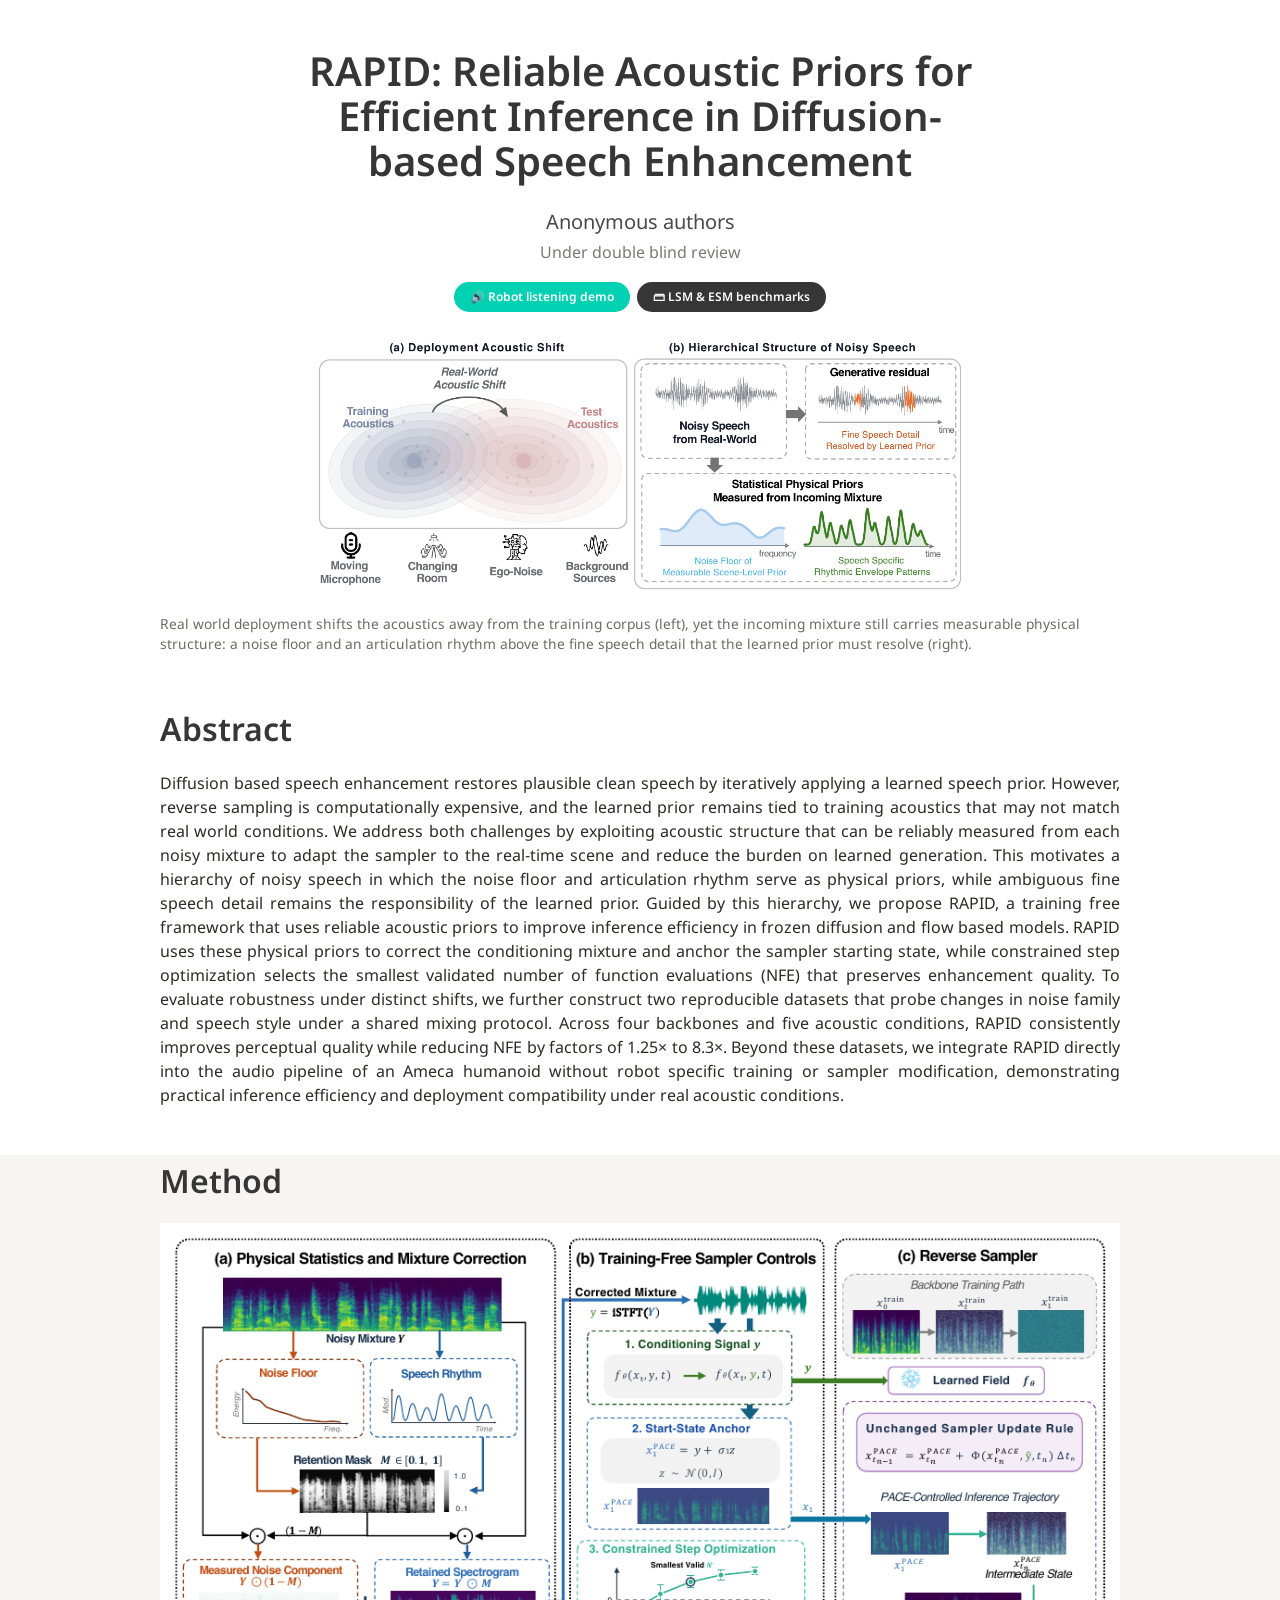
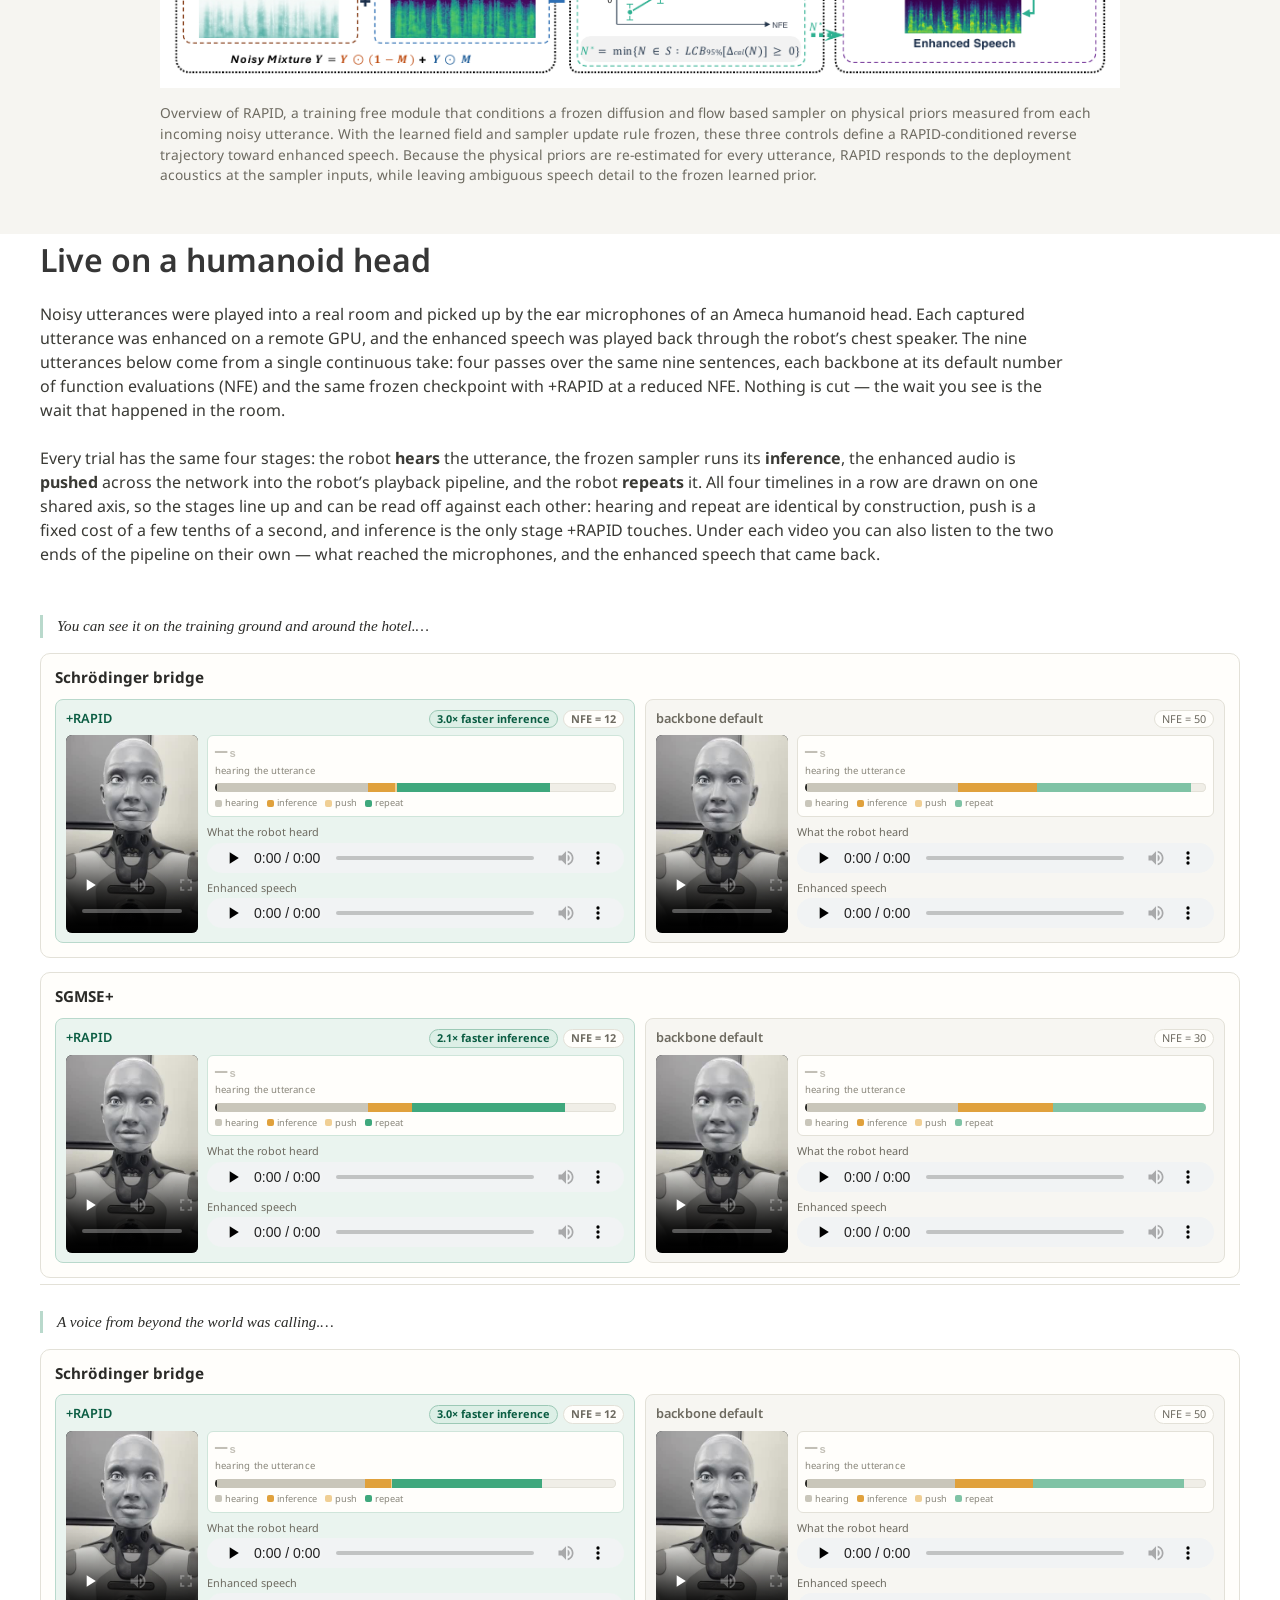
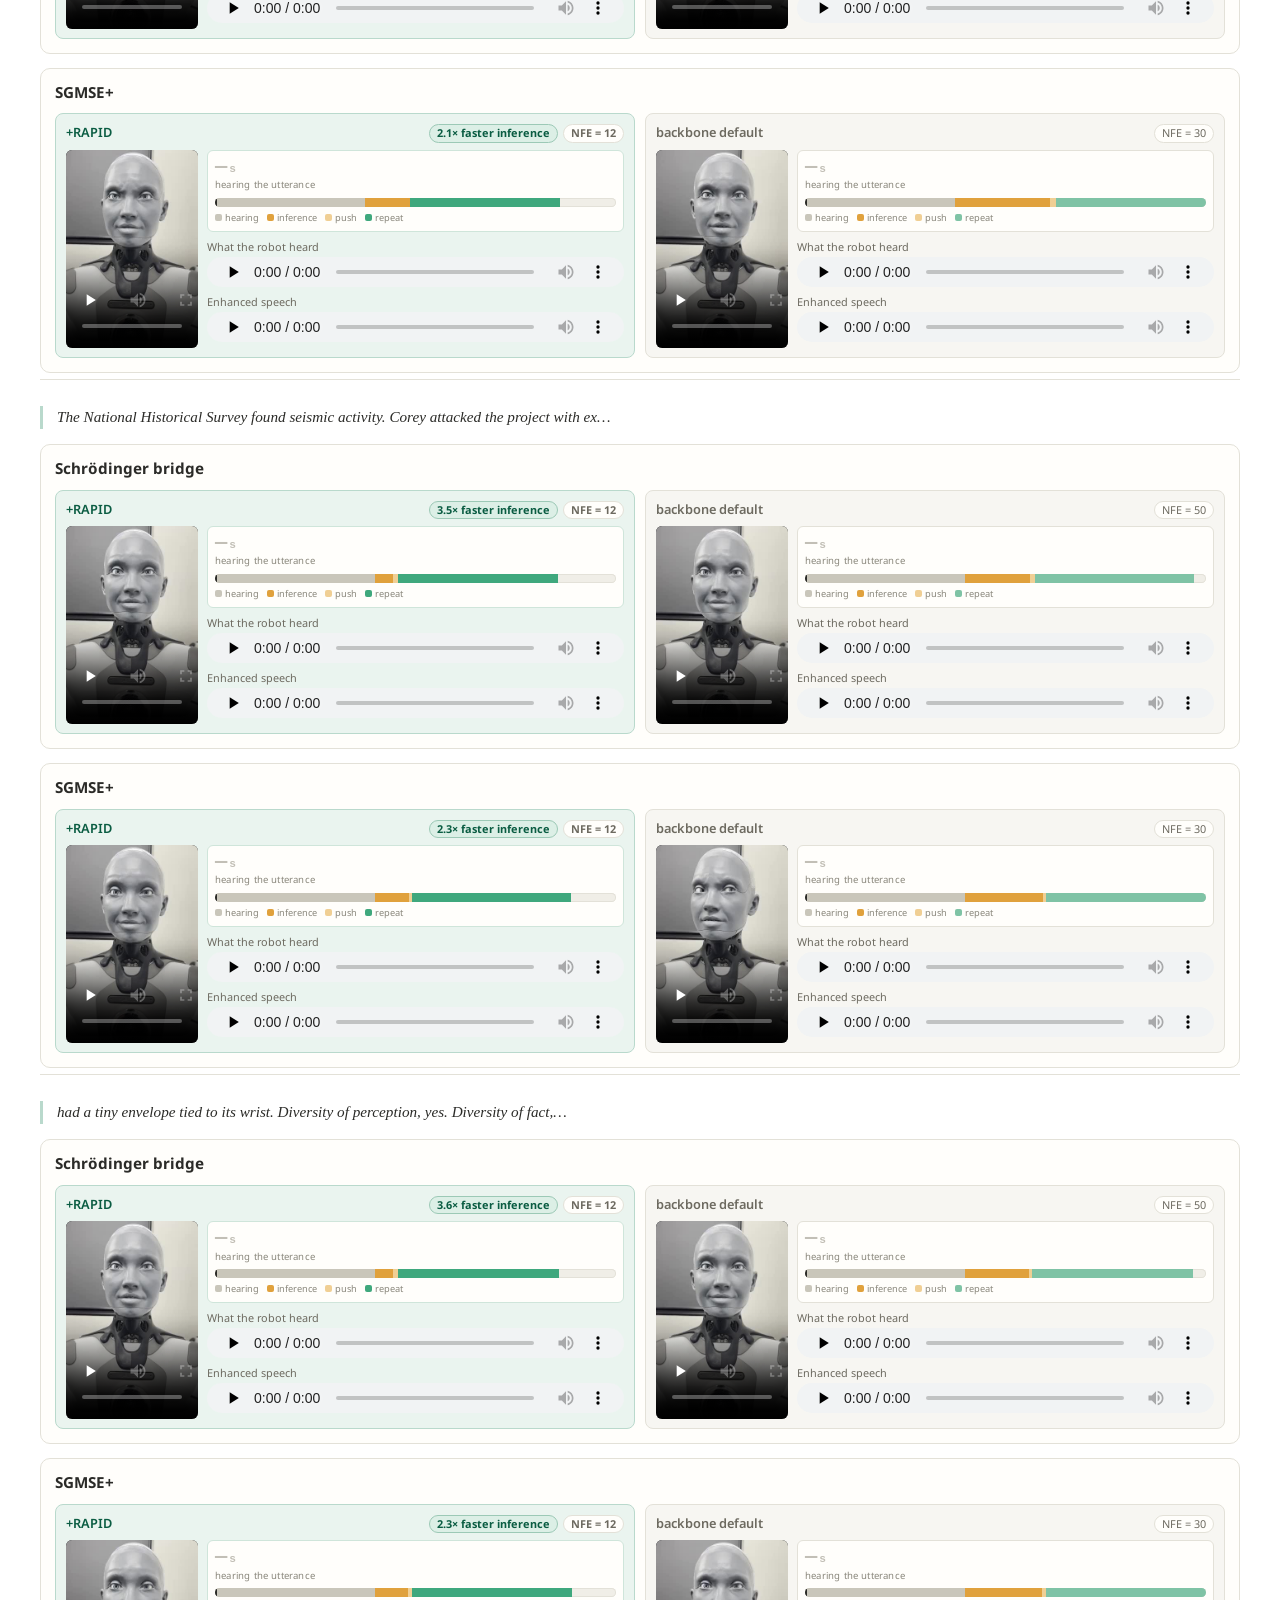
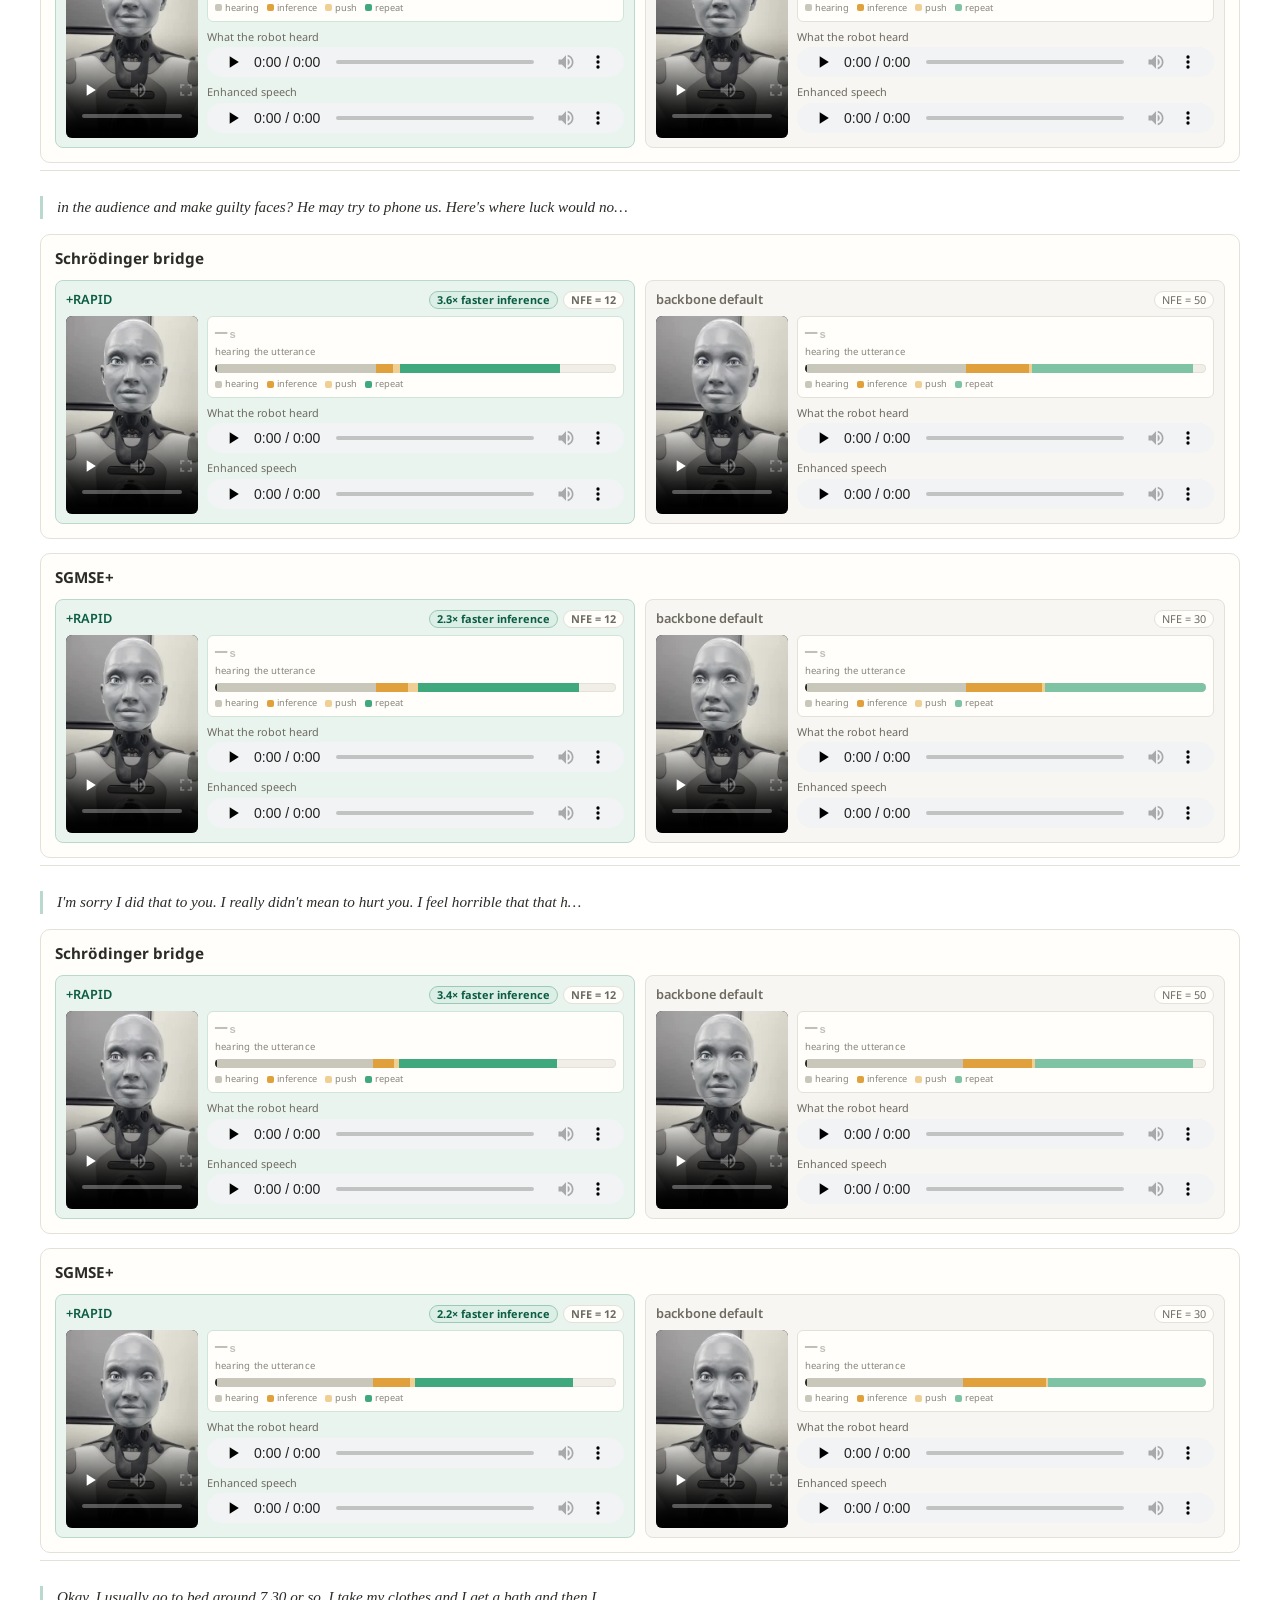
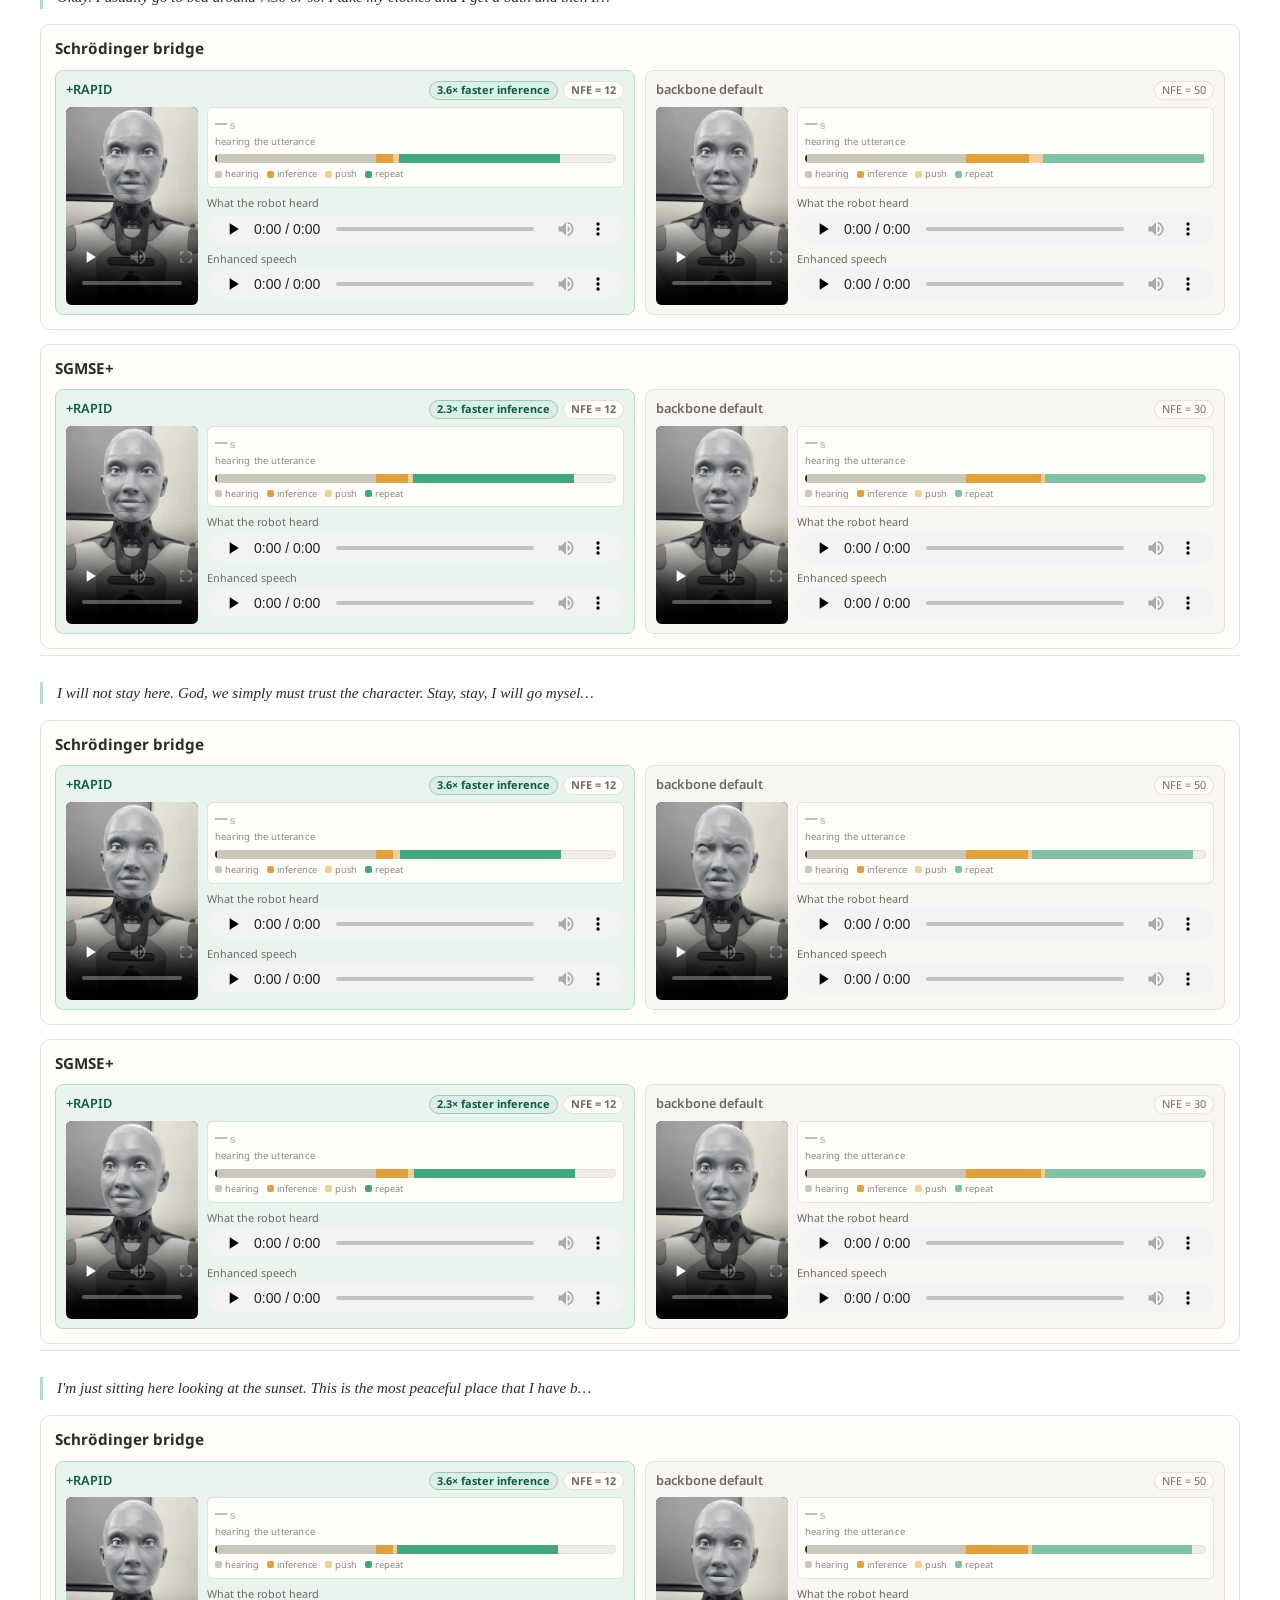
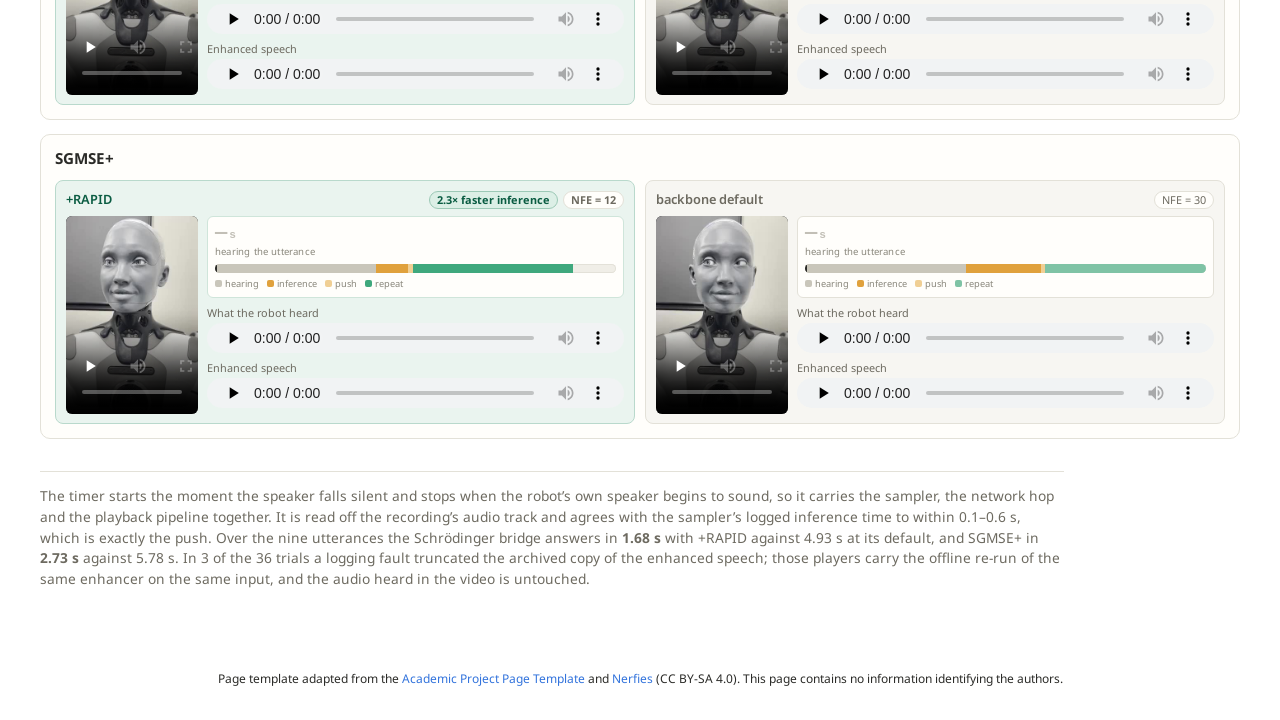
==== commit 4e7318fc: "Put the robot demo link before the benchmarks link in the hero Co-Authored-By: Claude Opus 4.8 (1M c" ====
--- a/index.html
+++ b/index.html
@@ -17,8 +17,8 @@
           <div class="is-size-5 publication-authors"><span class="author-block">Anonymous authors</span></div>
           <div class="is-size-6 publication-venue">Under double blind review</div>
           <div class="publication-links">
-            <span class="link-block"><a class="external-link button is-dark is-rounded is-small" href="#" aria-disabled="true">&#128451;&nbsp;LSM &amp; ESM benchmarks (soon)</a></span>
             <span class="link-block"><a class="external-link button is-primary is-rounded is-small" href="#humanoid">&#128266;&nbsp;Robot listening demo</a></span>
+            <span class="link-block"><a class="external-link button is-dark is-rounded is-small" href="datasets.html">&#128451;&nbsp;LSM &amp; ESM benchmarks</a></span>
           </div>
         </div>
       </div>
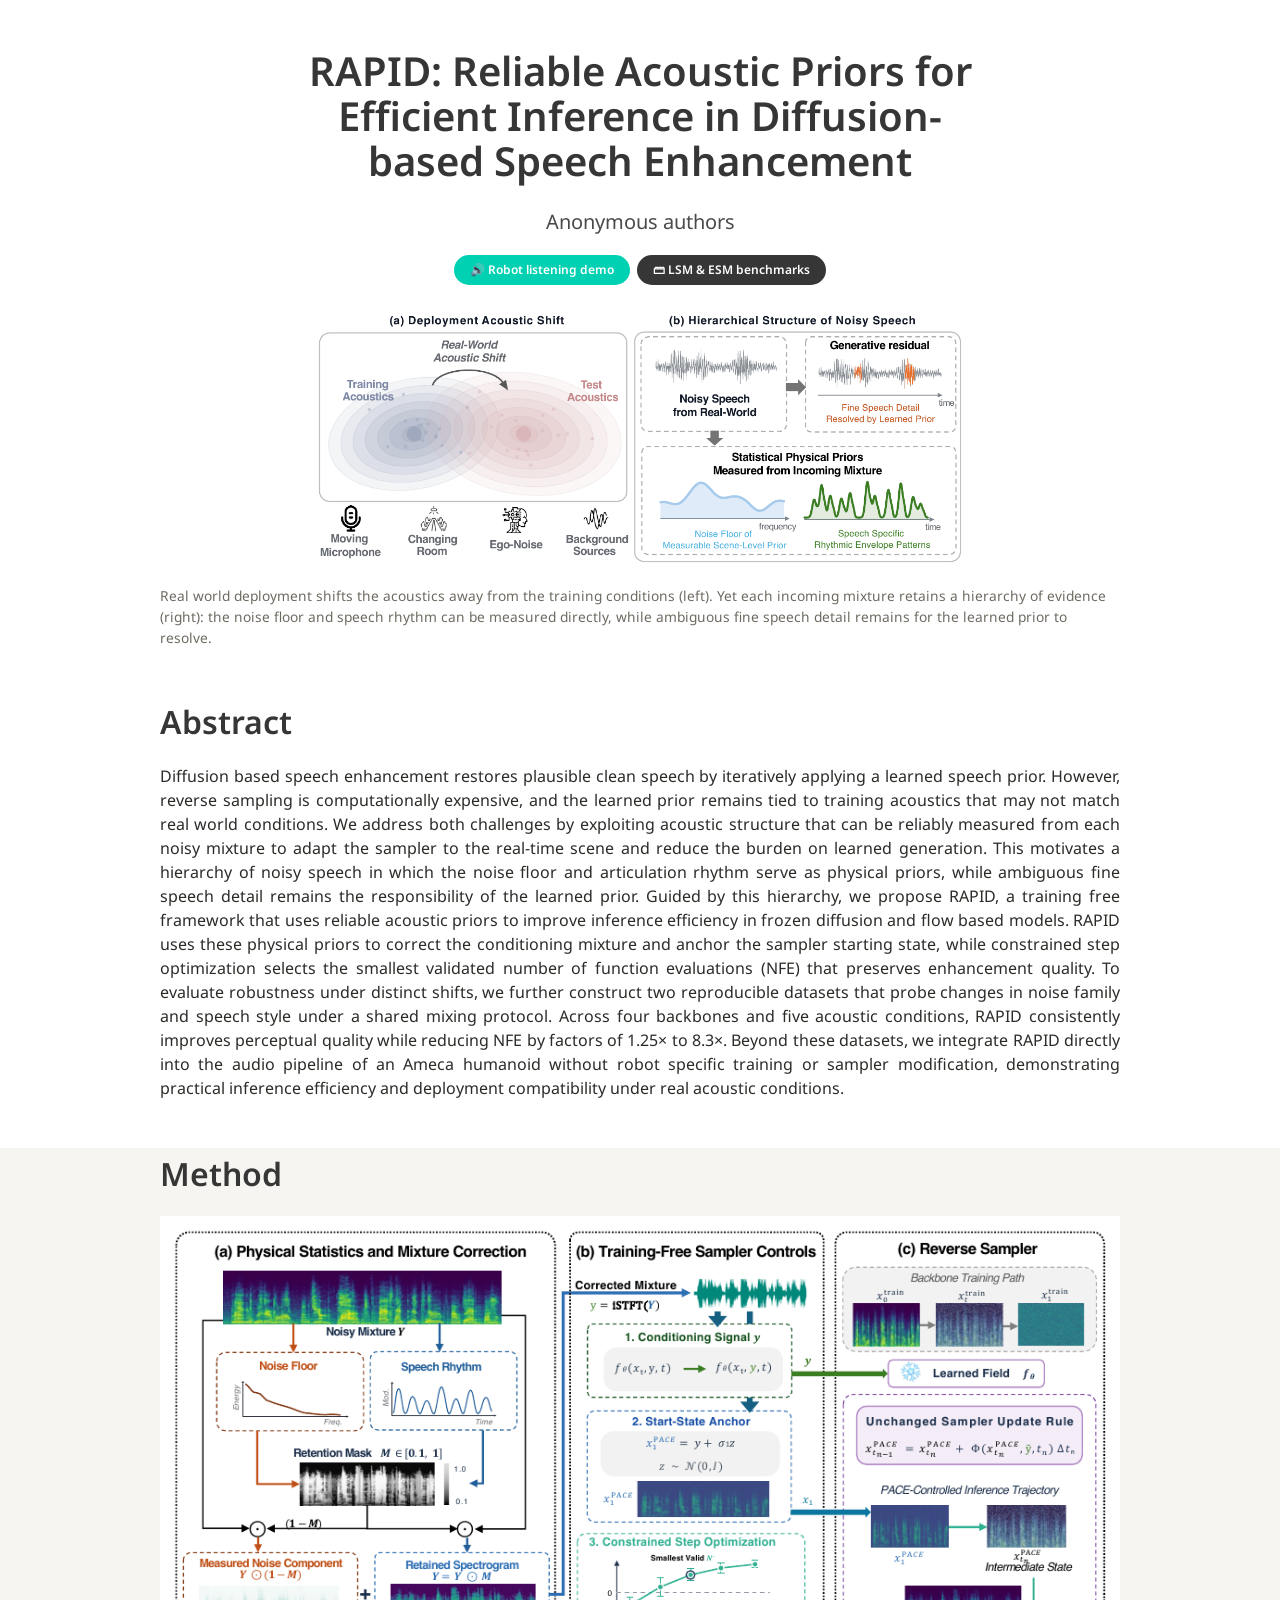
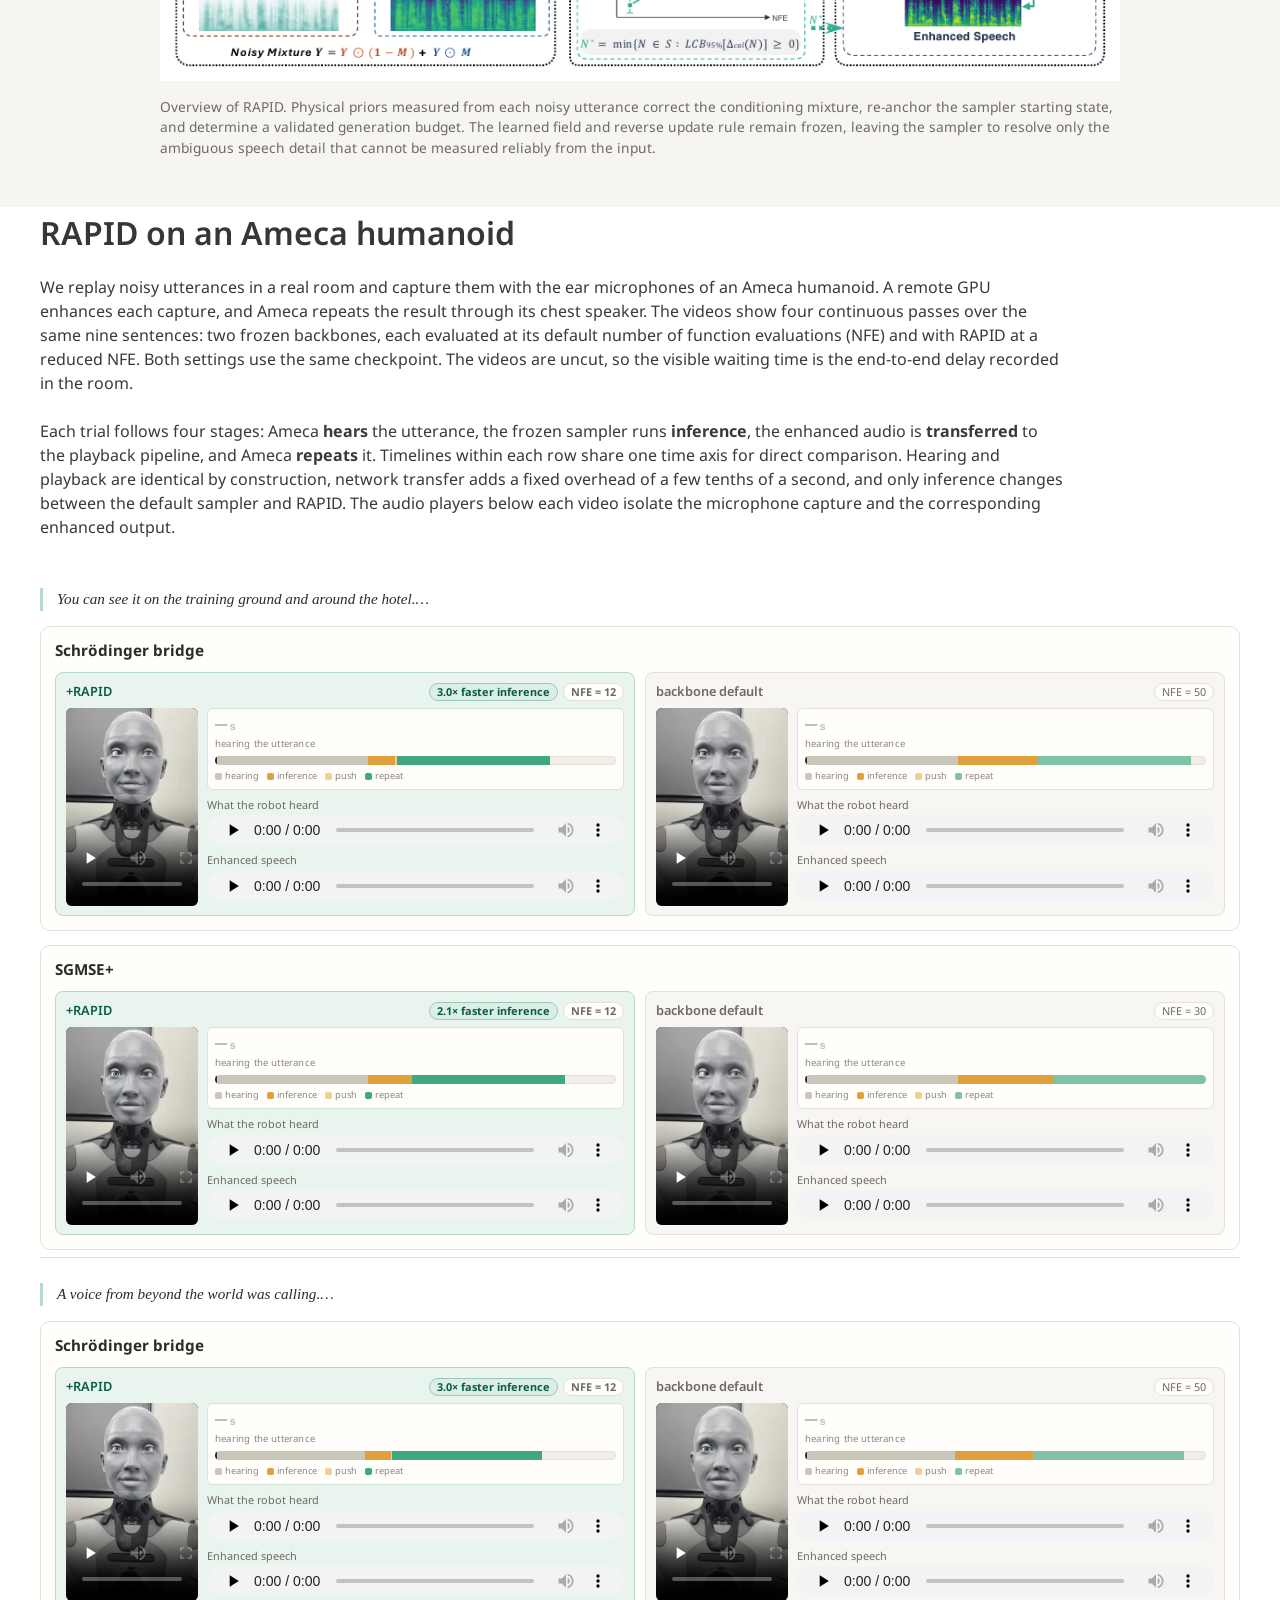
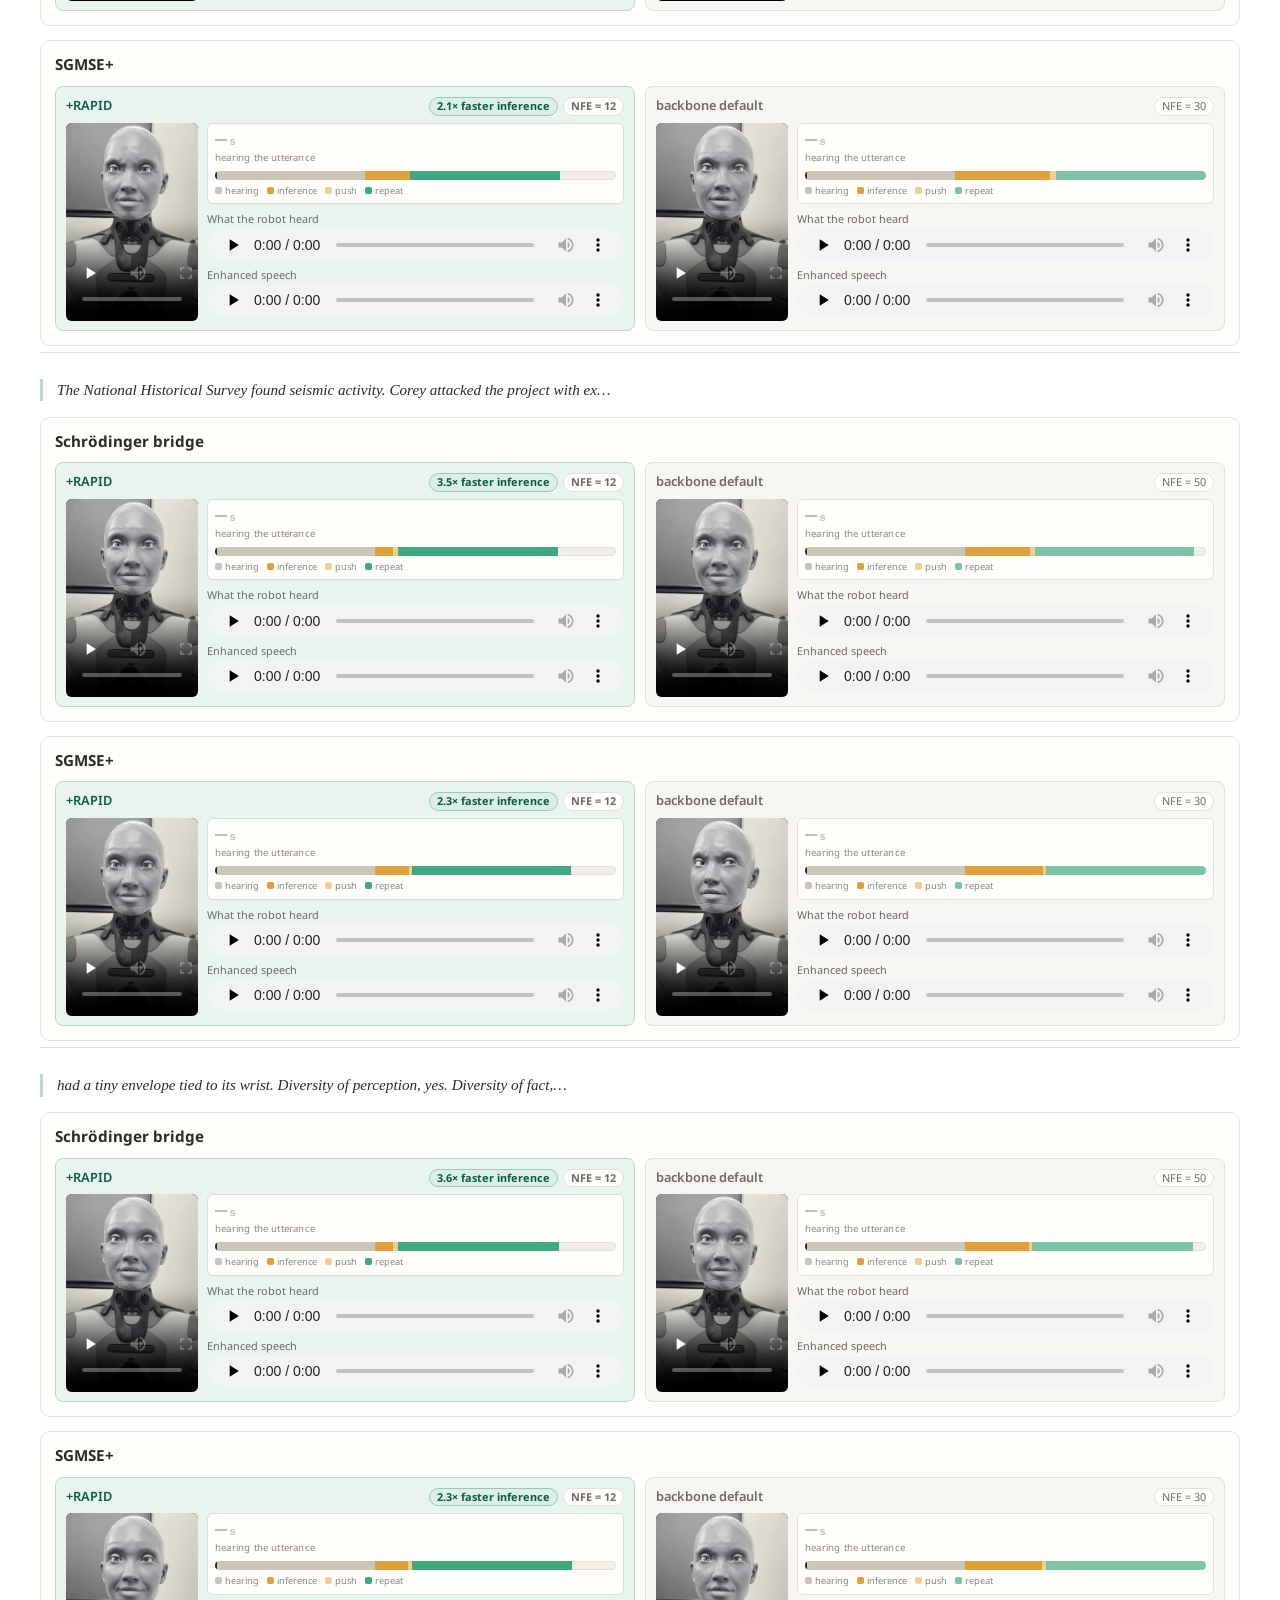
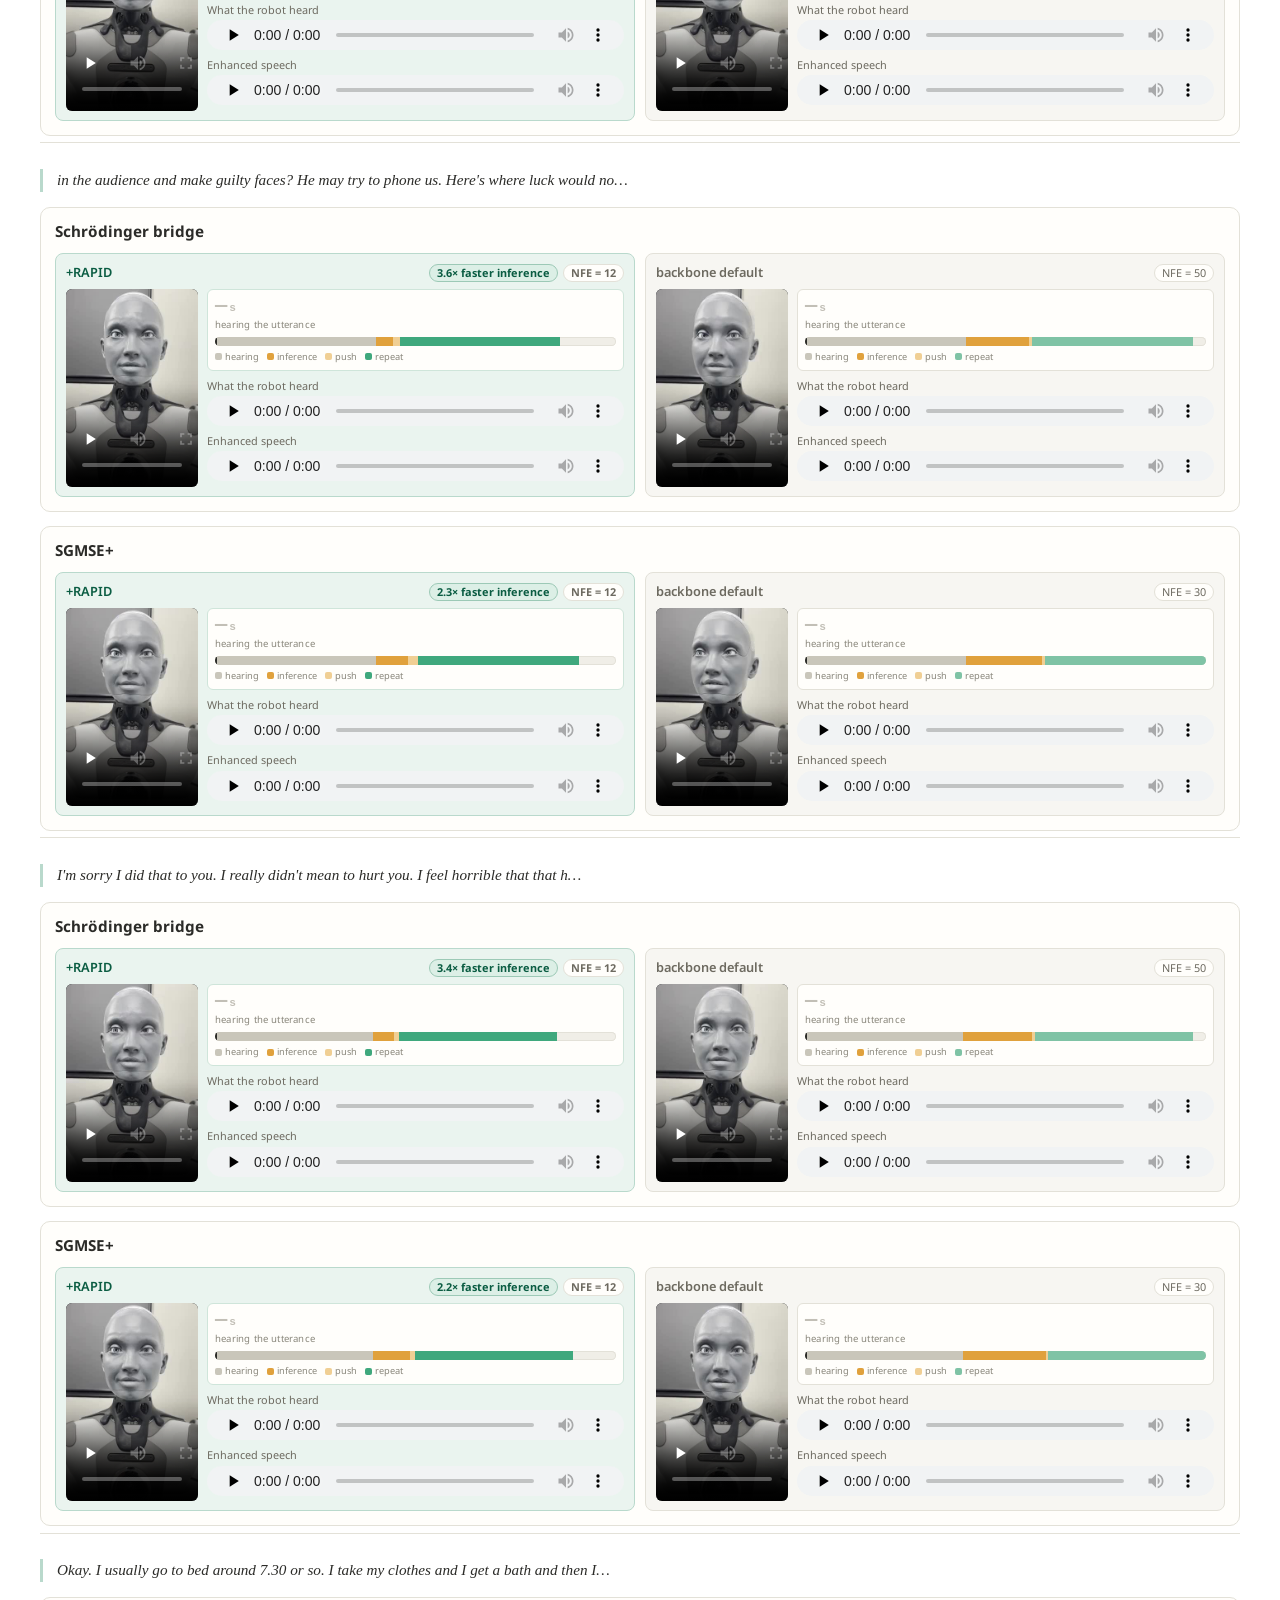
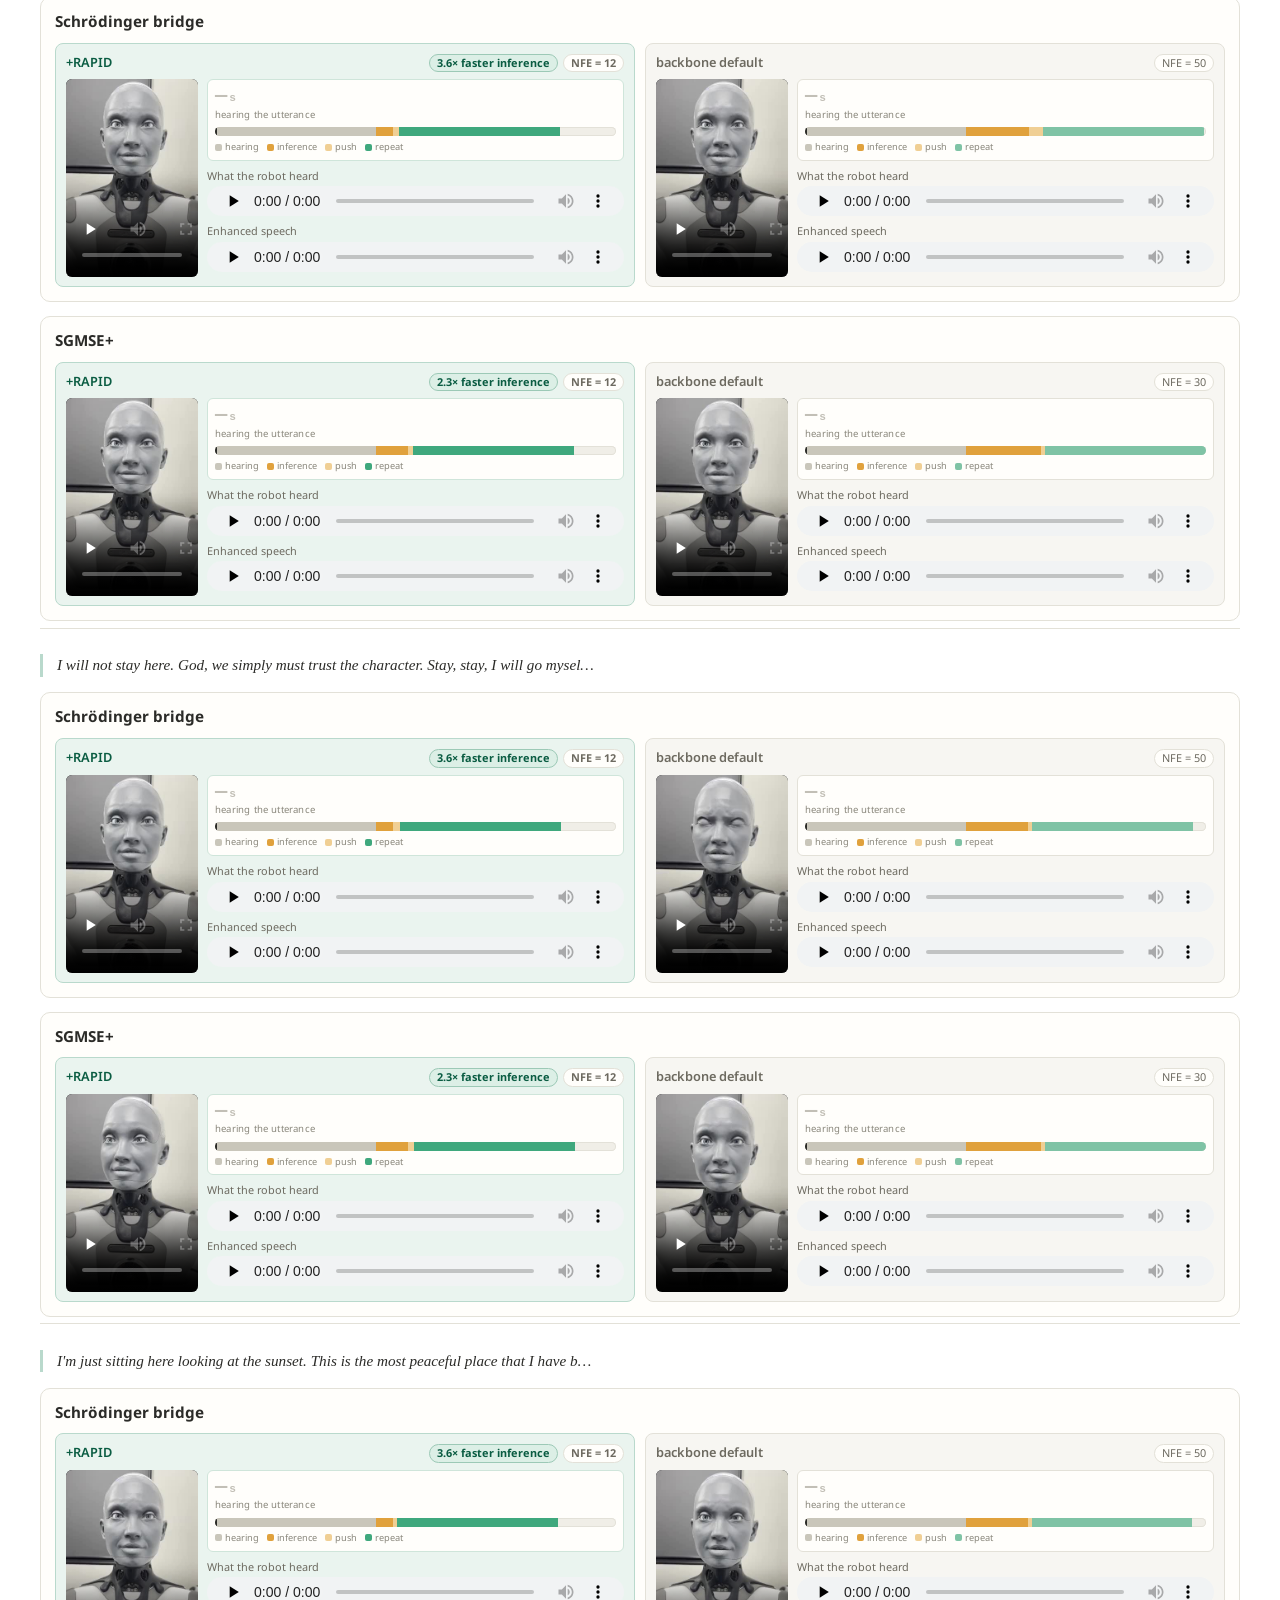
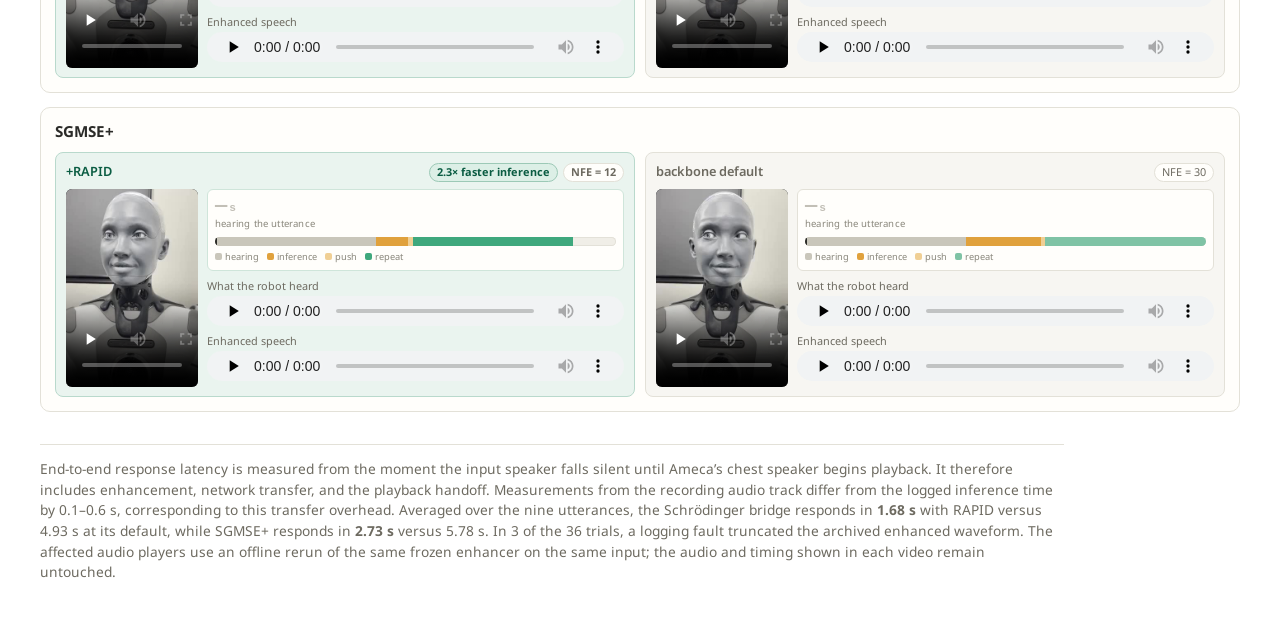
==== commit 042f3841: "Remove the template-attribution footers and the double-blind venue line Co-Authored-By: Claude Opus " ====
--- a/index.html
+++ b/index.html
@@ -15,7 +15,6 @@
         <div class="column has-text-centered">
           <h1 class="title is-2 publication-title">RAPID: Reliable Acoustic Priors for Efficient Inference in Diffusion-based Speech Enhancement</h1>
           <div class="is-size-5 publication-authors"><span class="author-block">Anonymous authors</span></div>
-          <div class="is-size-6 publication-venue">Under double blind review</div>
           <div class="publication-links">
             <span class="link-block"><a class="external-link button is-primary is-rounded is-small" href="#humanoid">&#128266;&nbsp;Robot listening demo</a></span>
             <span class="link-block"><a class="external-link button is-dark is-rounded is-small" href="datasets.html">&#128451;&nbsp;LSM &amp; ESM benchmarks</a></span>
@@ -29,7 +28,7 @@
 <section class="section pt-0">
   <div class="container is-max-desktop">
     <figure class="pagefig teaserfig"><img src="static/images/teaser.png" alt="Deployment acoustic shift and the hierarchical structure of noisy speech">
-    <figcaption>Real world deployment shifts the acoustics away from the training corpus (left), yet the incoming mixture still carries measurable physical structure: a noise floor and an articulation rhythm above the fine speech detail that the learned prior must resolve (right).</figcaption></figure>
+    <figcaption>Real world deployment shifts the acoustics away from the training conditions (left). Yet each incoming mixture retains a hierarchy of evidence (right): the noise floor and speech rhythm can be measured directly, while ambiguous fine speech detail remains for the learned prior to resolve.</figcaption></figure>
   </div>
 </section>
 
@@ -44,15 +43,15 @@
   <div class="container is-max-desktop">
     <h2 class="title is-3">Method</h2>
     <figure class="pagefig"><img src="static/images/method.png" alt="RAPID pipeline">
-    <figcaption>Overview of RAPID, a training free module that conditions a frozen diffusion and flow based sampler on physical priors measured from each incoming noisy utterance. With the learned field and sampler update rule frozen, these three controls define a RAPID-conditioned reverse trajectory toward enhanced speech. Because the physical priors are re-estimated for every utterance, RAPID responds to the deployment acoustics at the sampler inputs, while leaving ambiguous speech detail to the frozen learned prior.</figcaption></figure>
+    <figcaption>Overview of RAPID. Physical priors measured from each noisy utterance correct the conditioning mixture, re-anchor the sampler starting state, and determine a validated generation budget. The learned field and reverse update rule remain frozen, leaving the sampler to resolve only the ambiguous speech detail that cannot be measured reliably from the input.</figcaption></figure>
   </div>
 </section>
 
 <section class="section pt-2" id="humanoid">
   <div class="container is-robot">
-    <h2 class="title is-3">Live on a humanoid head</h2>
-    <p class="content robotintro">Noisy utterances were played into a real room and picked up by the ear microphones of an Ameca humanoid head. Each captured utterance was enhanced on a remote GPU, and the enhanced speech was played back through the robot&rsquo;s chest speaker. The nine utterances below come from a single continuous take: four passes over the same nine sentences, each backbone at its default number of function evaluations (NFE) and the same frozen checkpoint with +RAPID at a reduced NFE. Nothing is cut &mdash; the wait you see is the wait that happened in the room.</p>
-    <p class="content robotintro">Every trial has the same four stages: the robot <b>hears</b> the utterance, the frozen sampler runs its <b>inference</b>, the enhanced audio is <b>pushed</b> across the network into the robot&rsquo;s playback pipeline, and the robot <b>repeats</b> it. All four timelines in a row are drawn on one shared axis, so the stages line up and can be read off against each other: hearing and repeat are identical by construction, push is a fixed cost of a few tenths of a second, and inference is the only stage +RAPID touches. Under each video you can also listen to the two ends of the pipeline on their own &mdash; what reached the microphones, and the enhanced speech that came back.</p>
+    <h2 class="title is-3">RAPID on an Ameca humanoid</h2>
+    <p class="content robotintro">We replay noisy utterances in a real room and capture them with the ear microphones of an Ameca humanoid. A remote GPU enhances each capture, and Ameca repeats the result through its chest speaker. The videos show four continuous passes over the same nine sentences: two frozen backbones, each evaluated at its default number of function evaluations (NFE) and with RAPID at a reduced NFE. Both settings use the same checkpoint. The videos are uncut, so the visible waiting time is the end-to-end delay recorded in the room.</p>
+    <p class="content robotintro">Each trial follows four stages: Ameca <b>hears</b> the utterance, the frozen sampler runs <b>inference</b>, the enhanced audio is <b>transferred</b> to the playback pipeline, and Ameca <b>repeats</b> it. Timelines within each row share one time axis for direct comparison. Hearing and playback are identical by construction, network transfer adds a fixed overhead of a few tenths of a second, and only inference changes between the default sampler and RAPID. The audio players below each video isolate the microphone capture and the corresponding enhanced output.</p>
     <article class='uttrow'><p class='transcript'>You can see it on the training ground and around the hotel.&hellip;</p><div class='bbgrid'><section class="bbbox">
 <h4 class="bbname">Schr&ouml;dinger bridge</h4>
 <div class="unitgrid"><div class="unit u-rapid">
@@ -666,15 +665,10 @@
  <div class="mod"><div class="mlab">Enhanced speech</div>
   <audio controls preload="none" src="robot/audio/enh_sgmse_orig_ews2.wav"></audio></div>
 </div></div></div></div></section></div></article>
-    <p class="content robotfoot">The timer starts the moment the speaker falls silent and stops when the robot&rsquo;s own speaker begins to sound, so it carries the sampler, the network hop and the playback pipeline together. It is read off the recording&rsquo;s audio track and agrees with the sampler&rsquo;s logged inference time to within 0.1&ndash;0.6&nbsp;s, which is exactly the push. Over the nine utterances the Schr&ouml;dinger bridge answers in <b>1.68&nbsp;s</b> with +RAPID against 4.93&nbsp;s at its default, and SGMSE+ in <b>2.73&nbsp;s</b> against 5.78&nbsp;s. In 3 of the 36 trials a logging fault truncated the archived copy of the enhanced speech; those players carry the offline re-run of the same enhancer on the same input, and the audio heard in the video is untouched.</p>
+    <p class="content robotfoot">End-to-end response latency is measured from the moment the input speaker falls silent until Ameca&rsquo;s chest speaker begins playback. It therefore includes enhancement, network transfer, and the playback handoff. Measurements from the recording audio track differ from the logged inference time by 0.1&ndash;0.6&nbsp;s, corresponding to this transfer overhead. Averaged over the nine utterances, the Schr&ouml;dinger bridge responds in <b>1.68&nbsp;s</b> with RAPID versus 4.93&nbsp;s at its default, while SGMSE+ responds in <b>2.73&nbsp;s</b> versus 5.78&nbsp;s. In 3 of the 36 trials, a logging fault truncated the archived enhanced waveform. The affected audio players use an offline rerun of the same frozen enhancer on the same input; the audio and timing shown in each video remain untouched.</p>
   </div>
 </section>
 
-<footer class="footer">
-  <div class="container is-max-desktop">
-    <p class="has-text-centered is-size-7">Page template adapted from the <a href="https://github.com/eliahuhorwitz/Academic-project-page-template">Academic Project Page Template</a> and <a href="https://nerfies.github.io/">Nerfies</a> (CC BY-SA 4.0). This page contains no information identifying the authors.</p>
-  </div>
-</footer>
 <script>
 document.addEventListener('play',function(e){
  var t=e.target.tagName;
@@ -715,4 +709,4 @@
  });
 })();
 </script></body>
-</html>+</html>
